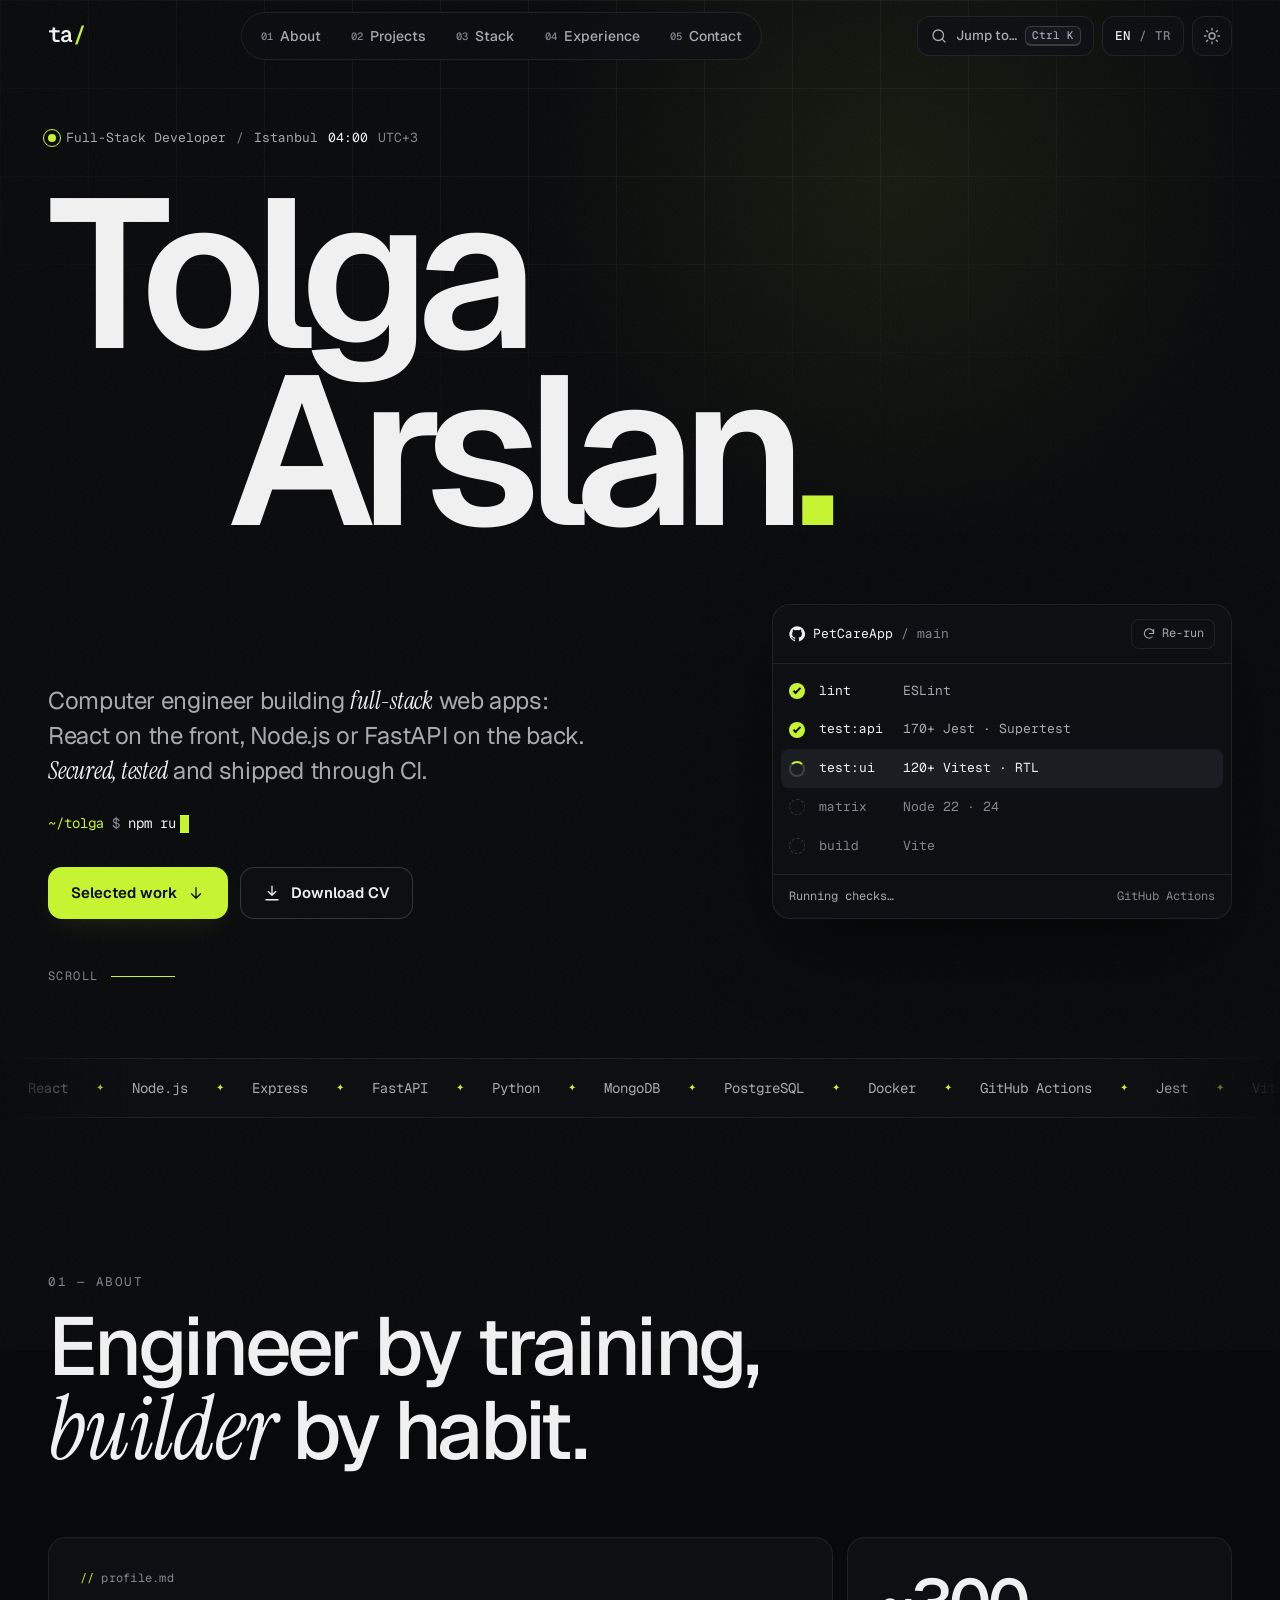
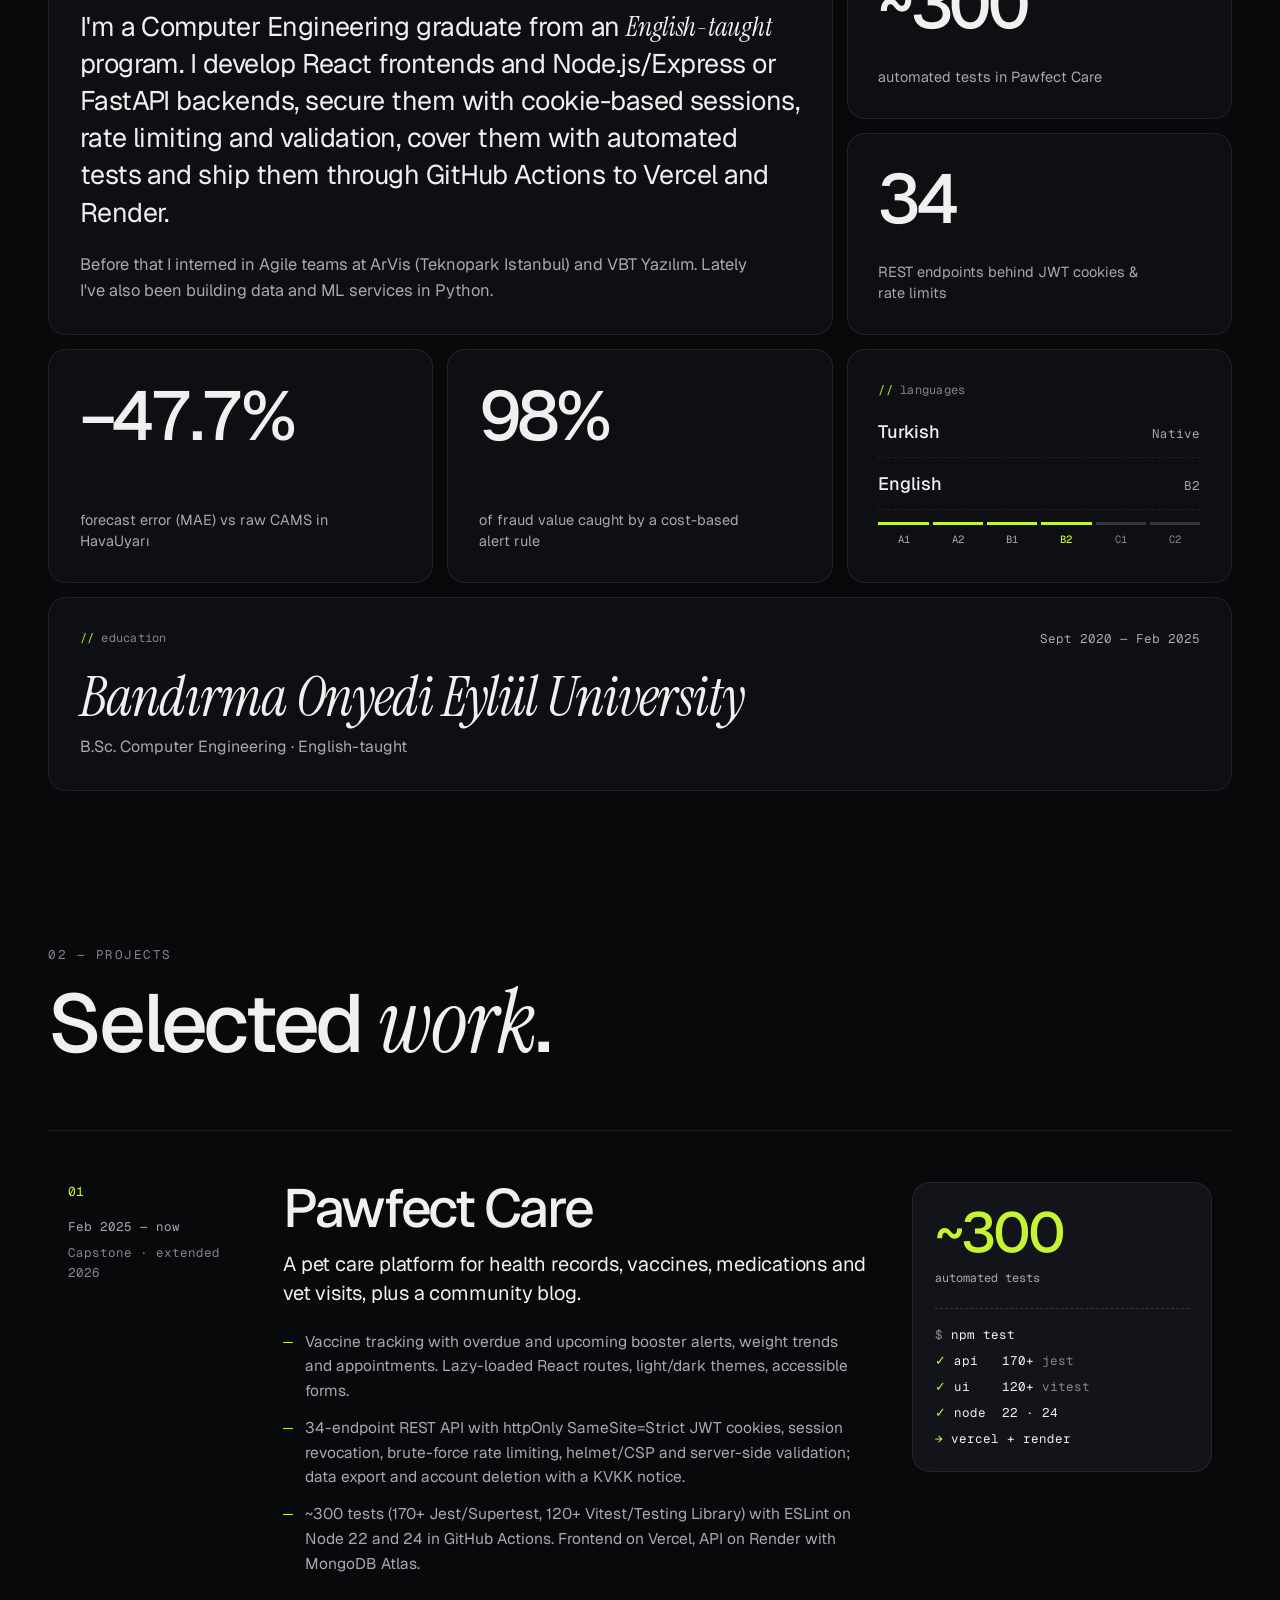
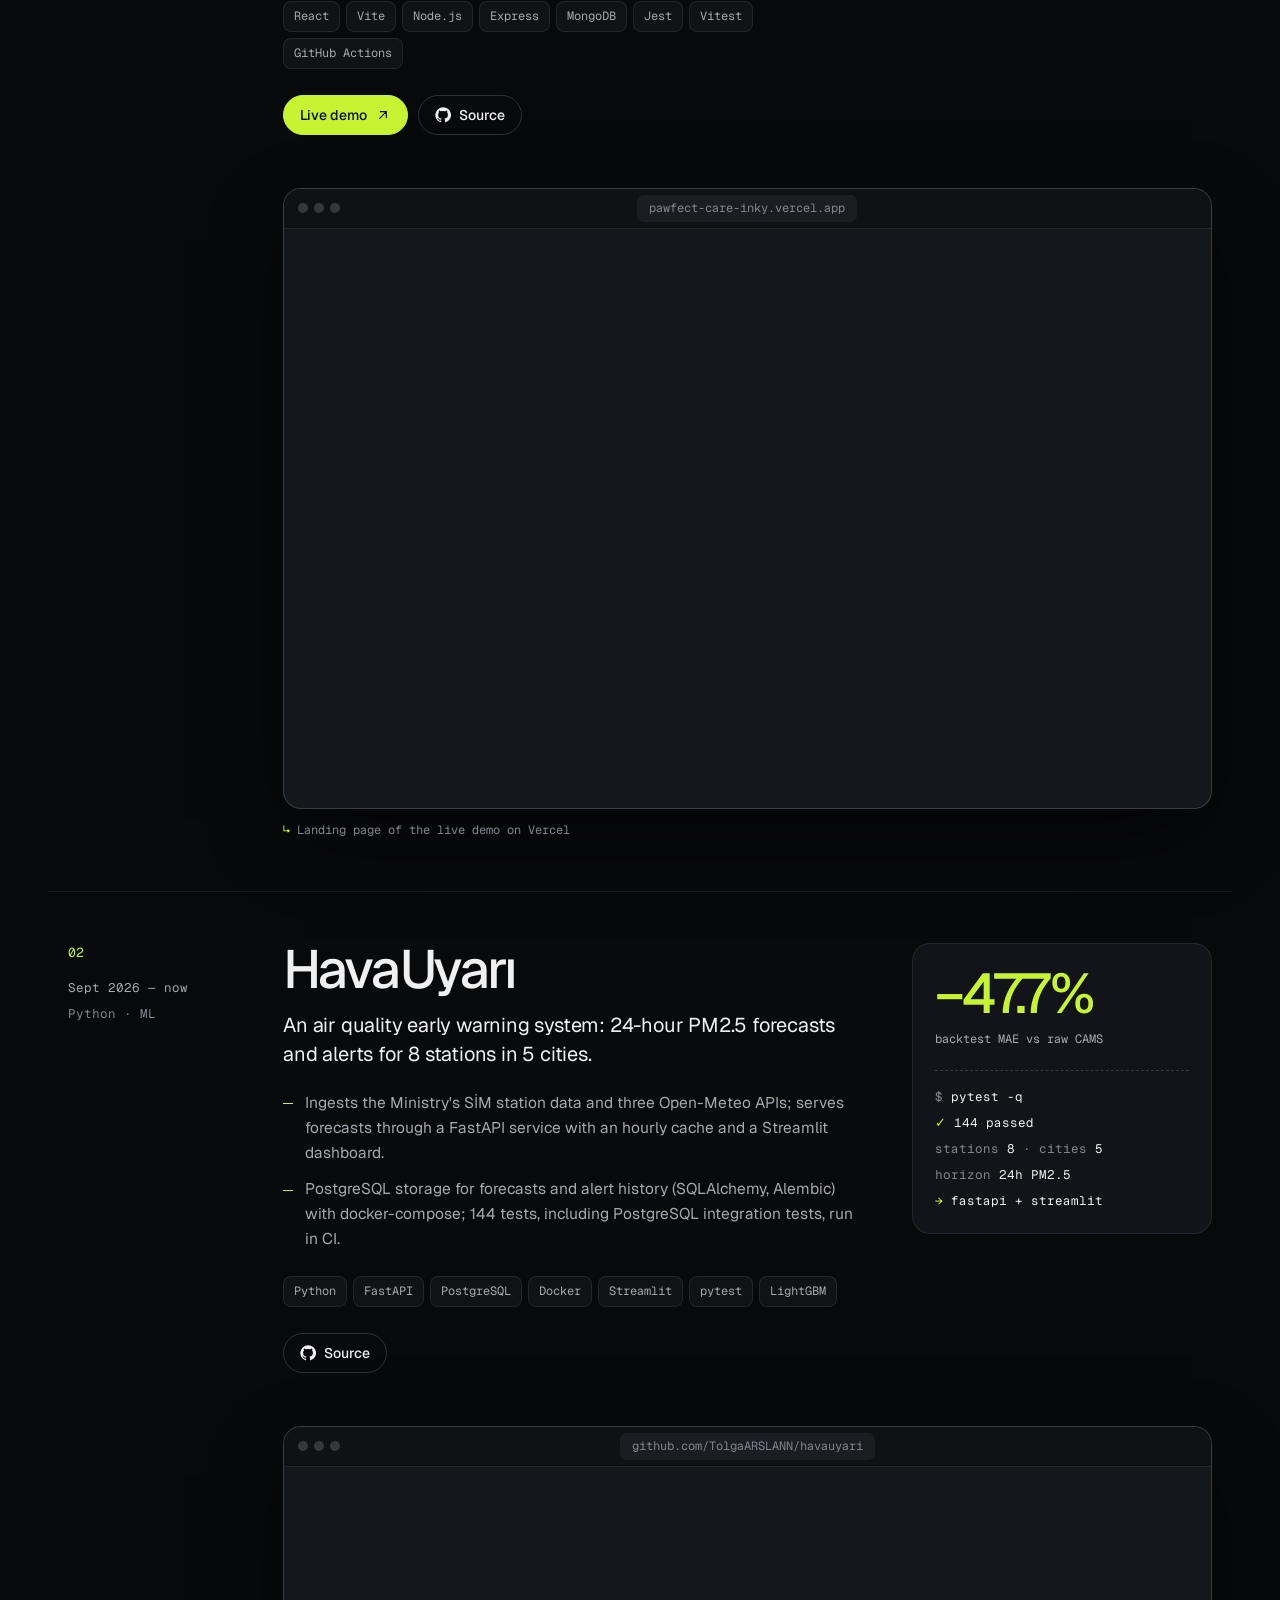
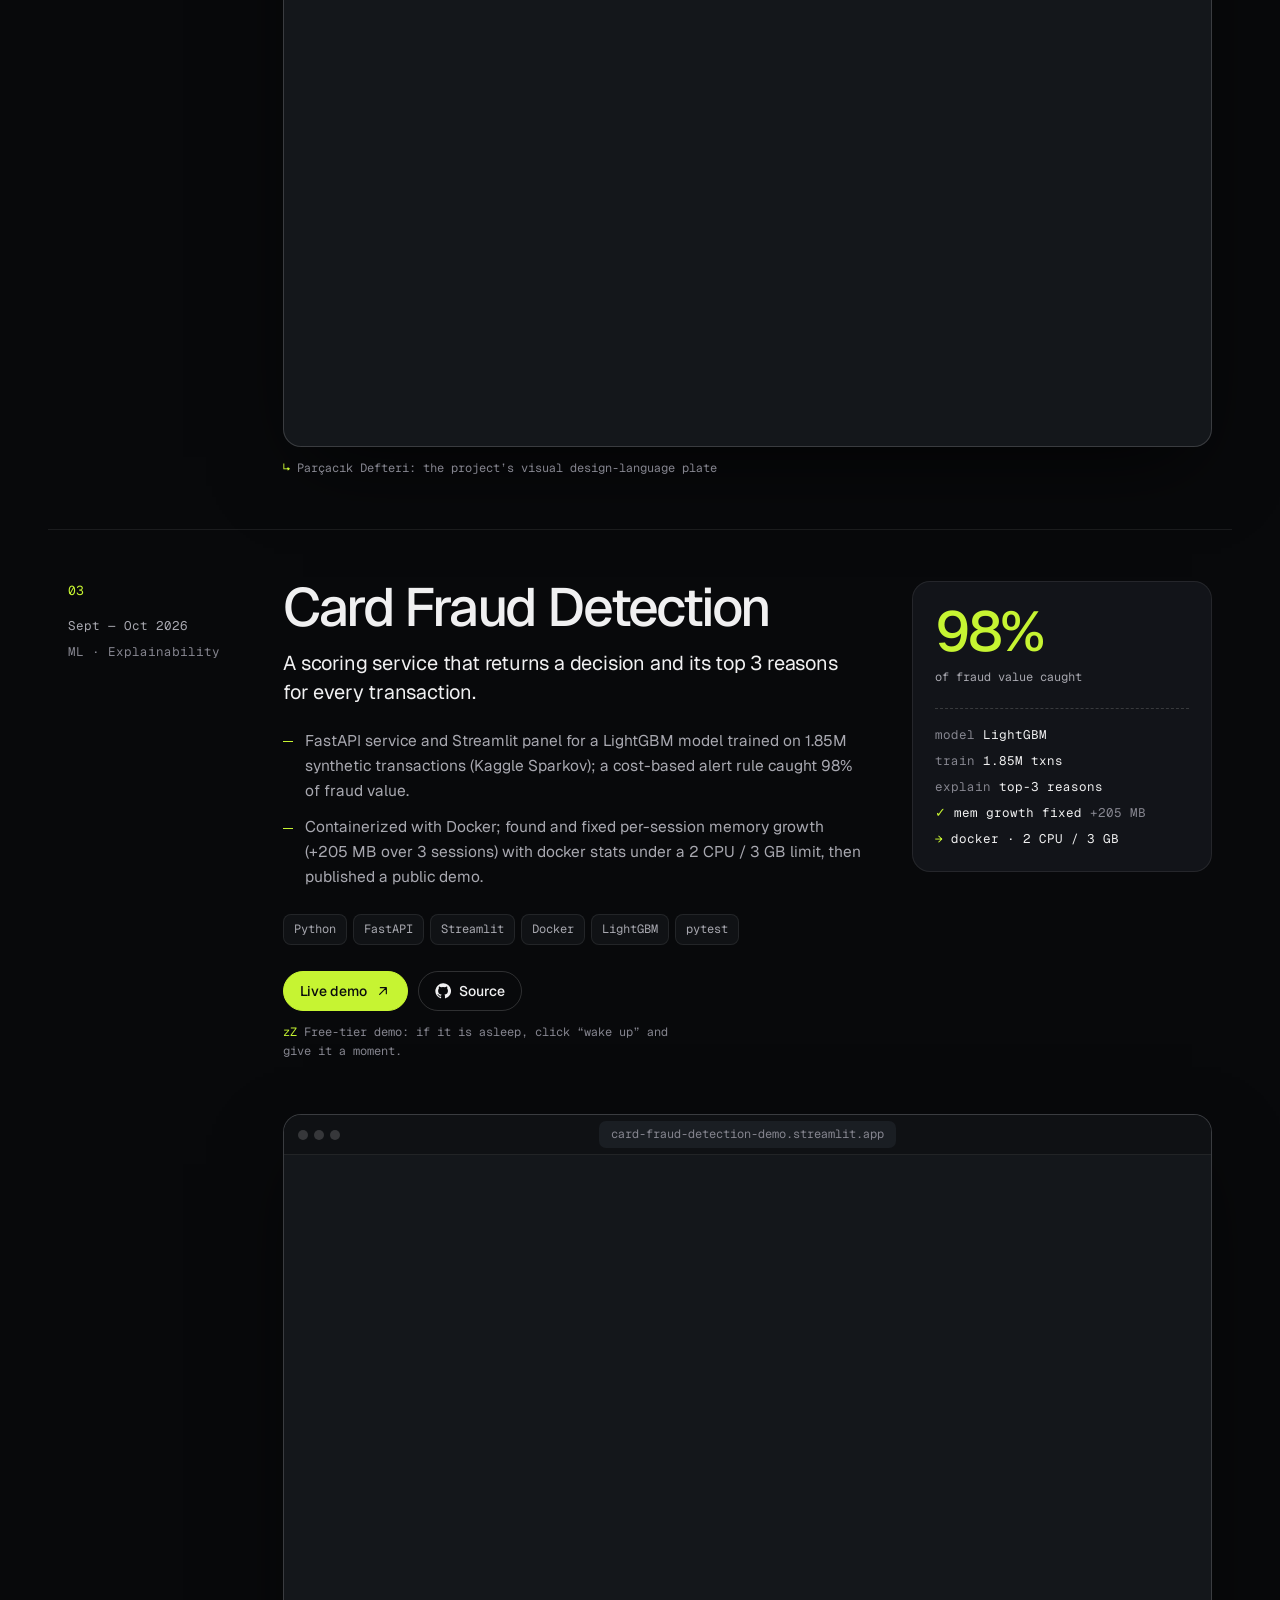
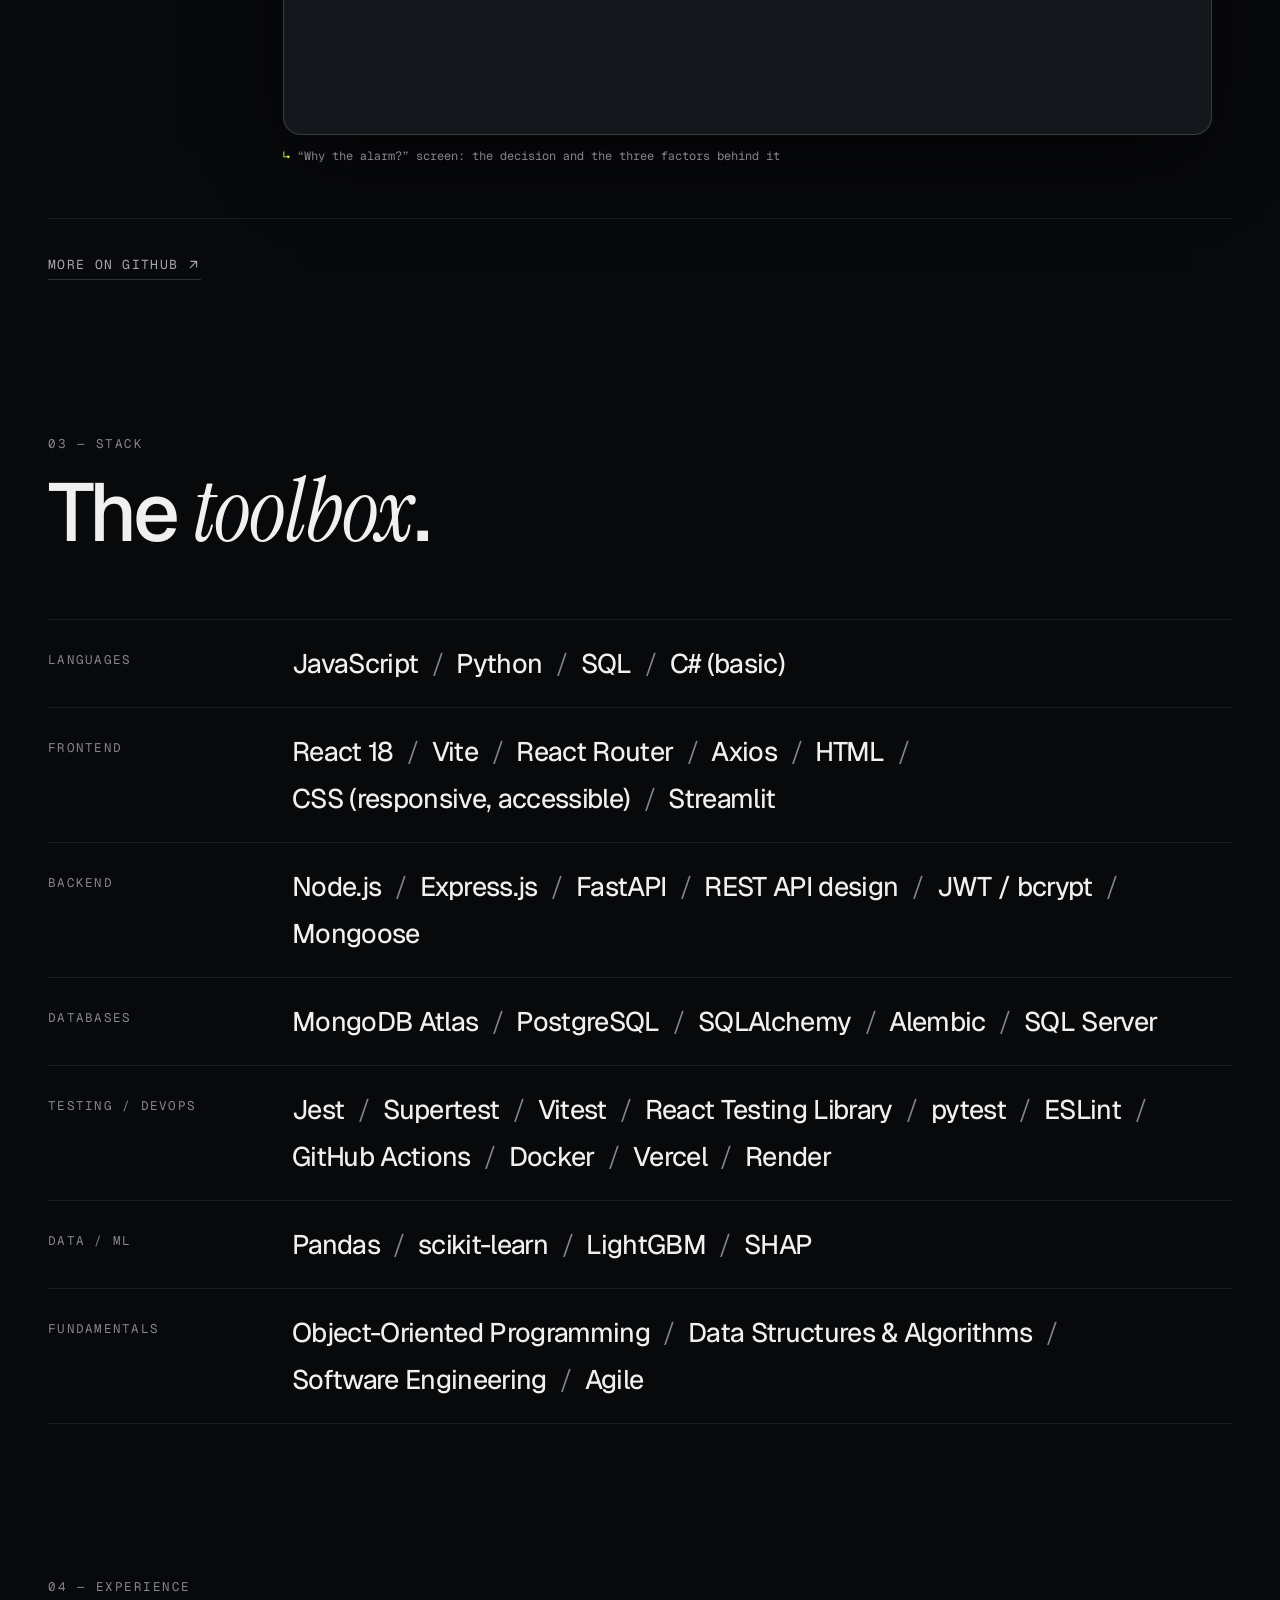
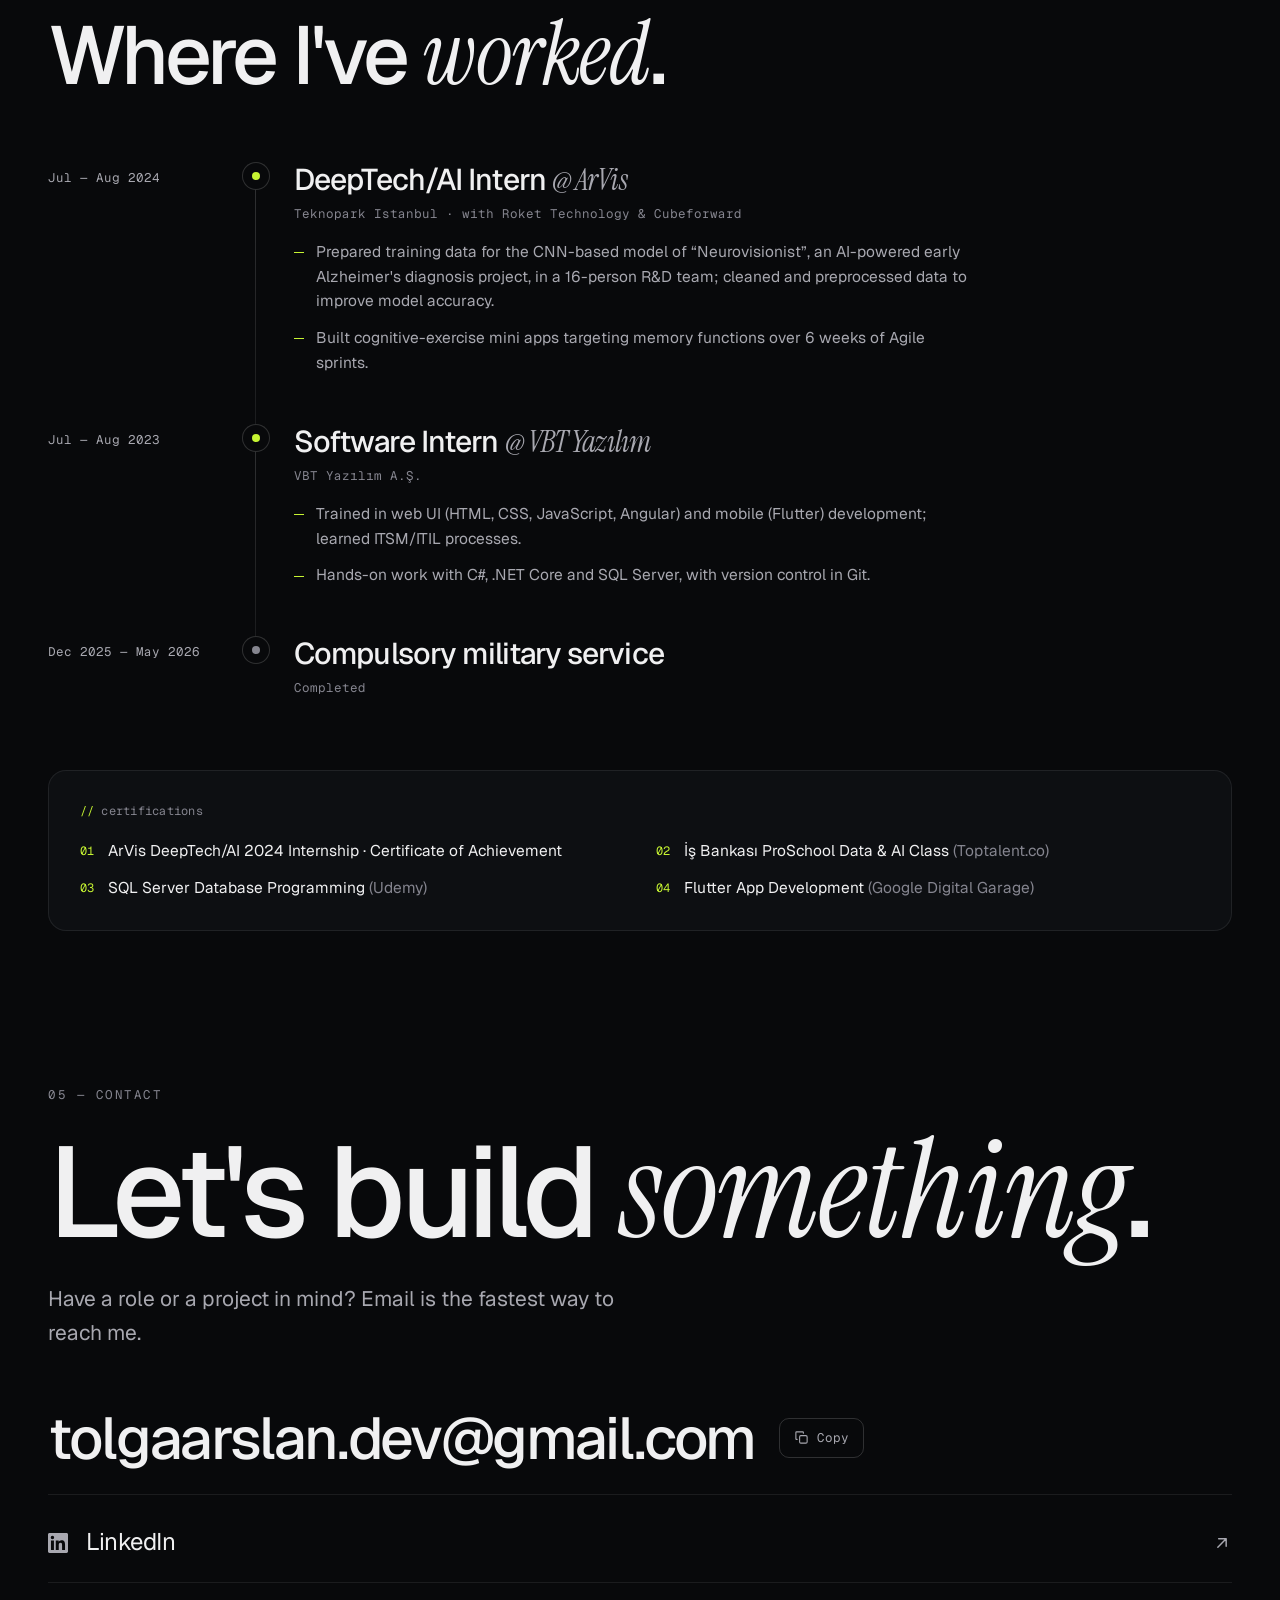
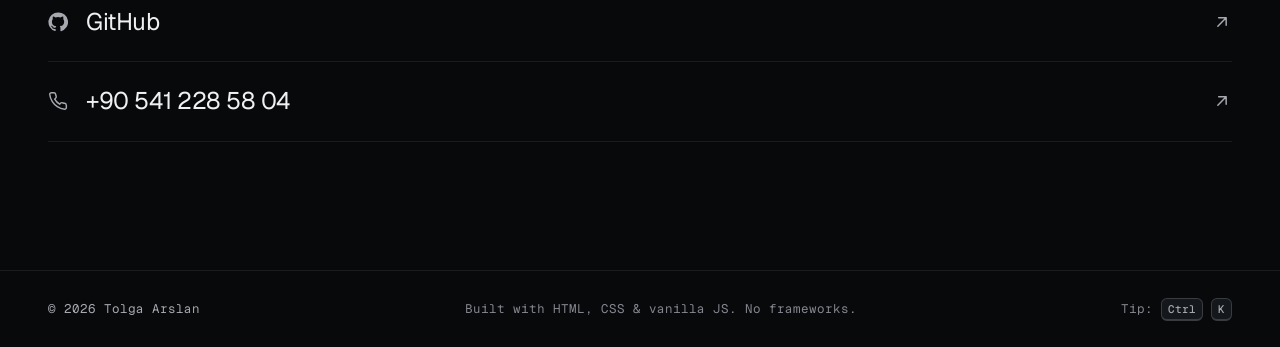
==== index.html @ c0b5da90 "Version asset URLs so cached JS/CSS never mismatch new HTML Co-Authored-By: Claude Opus 5.5 <noreply" ====
<!doctype html>
<html lang="en" data-theme="dark">
<head>
  <meta charset="utf-8">
  <meta name="viewport" content="width=device-width, initial-scale=1">
  <title>Tolga Arslan · Full-Stack Developer</title>
  <meta name="description" content="Tolga Arslan, Full-Stack Developer (React, Node.js, Express, Python, FastAPI) based in Istanbul. Projects, experience and contact.">
  <meta name="author" content="Tolga Arslan">
  <meta name="theme-color" content="#08090b">
  <link rel="canonical" href="https://tolgaarslann.github.io/">
  <link rel="alternate" hreflang="en" href="https://tolgaarslann.github.io/?lang=en">
  <link rel="alternate" hreflang="tr" href="https://tolgaarslann.github.io/?lang=tr">

  <meta property="og:type" content="website">
  <meta property="og:url" content="https://tolgaarslann.github.io/">
  <meta property="og:title" content="Tolga Arslan · Full-Stack Developer">
  <meta property="og:description" content="React · Node.js · Express · Python · FastAPI. Projects, experience and contact.">
  <meta property="og:site_name" content="Tolga Arslan">
  <meta property="og:locale" content="en_US">
  <meta property="og:locale:alternate" content="tr_TR">
  <meta property="og:image" content="https://tolgaarslann.github.io/assets/og-image.png">
  <meta property="og:image:type" content="image/png">
  <meta property="og:image:width" content="1200">
  <meta property="og:image:height" content="630">
  <meta property="og:image:alt" content="Tolga Arslan, Full-Stack Developer in Istanbul. React, Node.js, Express, Python, FastAPI.">
  <meta name="twitter:card" content="summary_large_image">
  <meta name="twitter:title" content="Tolga Arslan · Full-Stack Developer">
  <meta name="twitter:description" content="React · Node.js · Express · Python · FastAPI. Projects, experience and contact.">
  <meta name="twitter:image" content="https://tolgaarslann.github.io/assets/og-image.png">
  <meta name="twitter:image:alt" content="Tolga Arslan, Full-Stack Developer in Istanbul. React, Node.js, Express, Python, FastAPI.">

  <link rel="icon" href="favicon.svg" type="image/svg+xml">
  <link rel="preconnect" href="https://fonts.googleapis.com">
  <link rel="preconnect" href="https://fonts.gstatic.com" crossorigin>
  <link href="https://fonts.googleapis.com/css2?family=Geist:wght@300..800&family=Geist+Mono:wght@400;500&family=Instrument+Serif:ital@0;1&display=swap" rel="stylesheet">
  <link rel="stylesheet" href="assets/css/style.css?v=20261016">

  <script>
    // Apply the saved theme before first paint.
    (function () {
      try {
        var t = localStorage.getItem('theme');
        if (t === 'light' || t === 'dark') document.documentElement.setAttribute('data-theme', t);
      } catch (e) {}
      document.documentElement.classList.add('js');
    })();
  </script>

  <script type="application/ld+json">
  {
    "@context": "https://schema.org",
    "@type": "Person",
    "name": "Tolga Arslan",
    "jobTitle": "Full-Stack Developer",
    "url": "https://tolgaarslann.github.io/",
    "email": "mailto:tolgaarslan.dev@gmail.com",
    "address": { "@type": "PostalAddress", "addressLocality": "Istanbul", "addressCountry": "TR" },
    "alumniOf": "Bandırma Onyedi Eylül University",
    "sameAs": ["https://github.com/TolgaARSLANN", "https://linkedin.com/in/tolga-arslan-dev"]
  }
  </script>
</head>
<body>
  <a class="skip-link" href="#main" data-i18n="skip">Skip to content</a>
  <div class="progress" aria-hidden="true"><span id="progress-bar"></span></div>
  <div class="backdrop" aria-hidden="true"><div class="grid-lines"></div><div class="spotlight"></div><div class="grain"></div></div>

  <svg width="0" height="0" style="position:absolute" aria-hidden="true">
    <symbol id="i-github" viewBox="0 0 24 24"><path fill="currentColor" d="M12 .5a11.5 11.5 0 0 0-3.64 22.41c.58.1.79-.25.79-.56v-2c-3.2.7-3.88-1.37-3.88-1.37-.53-1.33-1.28-1.69-1.28-1.69-1.05-.72.08-.7.08-.7 1.16.08 1.77 1.19 1.77 1.19 1.03 1.77 2.7 1.26 3.36.96.1-.75.4-1.26.73-1.55-2.55-.29-5.24-1.28-5.24-5.69 0-1.26.45-2.29 1.19-3.1-.12-.29-.52-1.46.11-3.05 0 0 .97-.31 3.17 1.18a11 11 0 0 1 5.77 0c2.2-1.49 3.17-1.18 3.17-1.18.63 1.59.23 2.76.11 3.05.74.81 1.19 1.84 1.19 3.1 0 4.42-2.7 5.4-5.26 5.68.41.36.78 1.06.78 2.14v3.17c0 .31.21.67.8.56A11.5 11.5 0 0 0 12 .5Z"/></symbol>
    <symbol id="i-linkedin" viewBox="0 0 24 24"><path fill="currentColor" d="M20.45 20.45h-3.56v-5.57c0-1.33-.02-3.04-1.85-3.04-1.86 0-2.14 1.45-2.14 2.94v5.67H9.34V9h3.42v1.56h.05c.48-.9 1.64-1.85 3.37-1.85 3.6 0 4.27 2.37 4.27 5.46v6.28ZM5.34 7.43a2.06 2.06 0 1 1 0-4.13 2.06 2.06 0 0 1 0 4.13ZM7.12 20.45H3.56V9h3.56v11.45ZM22.22 0H1.77C.79 0 0 .77 0 1.73v20.54C0 23.23.79 24 1.77 24h20.45c.98 0 1.78-.77 1.78-1.73V1.73C24 .77 23.2 0 22.22 0Z"/></symbol>
    <symbol id="i-mail" viewBox="0 0 24 24"><path fill="none" stroke="currentColor" stroke-width="1.75" stroke-linecap="round" stroke-linejoin="round" d="M4 5h16a1 1 0 0 1 1 1v12a1 1 0 0 1-1 1H4a1 1 0 0 1-1-1V6a1 1 0 0 1 1-1Zm-1 1 9 7 9-7"/></symbol>
    <symbol id="i-phone" viewBox="0 0 24 24"><path fill="none" stroke="currentColor" stroke-width="1.75" stroke-linecap="round" stroke-linejoin="round" d="M22 16.9v3a2 2 0 0 1-2.2 2 19.8 19.8 0 0 1-8.6-3.1 19.5 19.5 0 0 1-6-6A19.8 19.8 0 0 1 2.1 4.2 2 2 0 0 1 4.1 2h3a2 2 0 0 1 2 1.7c.1.9.4 1.8.7 2.7a2 2 0 0 1-.5 2.1L8 9.8a16 16 0 0 0 6 6l1.3-1.3a2 2 0 0 1 2.1-.4c.9.3 1.8.6 2.7.7a2 2 0 0 1 1.7 2Z"/></symbol>
    <symbol id="i-arrow-up-right" viewBox="0 0 24 24"><path fill="none" stroke="currentColor" stroke-width="1.75" stroke-linecap="round" stroke-linejoin="round" d="M7 17 17 7M8 7h9v9"/></symbol>
    <symbol id="i-arrow-down" viewBox="0 0 24 24"><path fill="none" stroke="currentColor" stroke-width="1.75" stroke-linecap="round" stroke-linejoin="round" d="M12 5v14m0 0-6-6m6 6 6-6"/></symbol>
    <symbol id="i-download" viewBox="0 0 24 24"><path fill="none" stroke="currentColor" stroke-width="1.75" stroke-linecap="round" stroke-linejoin="round" d="M12 3v12m0 0-5-5m5 5 5-5M4 21h16"/></symbol>
    <symbol id="i-copy" viewBox="0 0 24 24"><g fill="none" stroke="currentColor" stroke-width="1.75" stroke-linecap="round" stroke-linejoin="round"><rect x="9" y="9" width="12" height="12" rx="2"/><path d="M5 15H4a1 1 0 0 1-1-1V4a1 1 0 0 1 1-1h10a1 1 0 0 1 1 1v1"/></g></symbol>
    <symbol id="i-sun" viewBox="0 0 24 24"><g fill="none" stroke="currentColor" stroke-width="1.75" stroke-linecap="round"><circle cx="12" cy="12" r="4"/><path d="M12 2v2M12 20v2M4.9 4.9l1.4 1.4M17.7 17.7l1.4 1.4M2 12h2M20 12h2M4.9 19.1l1.4-1.4M17.7 6.3l1.4-1.4"/></g></symbol>
    <symbol id="i-moon" viewBox="0 0 24 24"><path fill="none" stroke="currentColor" stroke-width="1.75" stroke-linecap="round" stroke-linejoin="round" d="M21 12.8A9 9 0 1 1 11.2 3a7 7 0 0 0 9.8 9.8Z"/></symbol>
    <symbol id="i-search" viewBox="0 0 24 24"><g fill="none" stroke="currentColor" stroke-width="1.75" stroke-linecap="round"><circle cx="11" cy="11" r="7"/><path d="m20 20-3.5-3.5"/></g></symbol>
    <symbol id="i-check" viewBox="0 0 24 24"><path fill="none" stroke="currentColor" stroke-width="2.25" stroke-linecap="round" stroke-linejoin="round" d="m5 12.5 4.5 4.5L19 7.5"/></symbol>
    <symbol id="i-refresh" viewBox="0 0 24 24"><path fill="none" stroke="currentColor" stroke-width="1.75" stroke-linecap="round" stroke-linejoin="round" d="M20 11a8 8 0 1 0-2.3 5.7M20 4v7h-7"/></symbol>
    <symbol id="i-pin" viewBox="0 0 24 24"><path fill="none" stroke="currentColor" stroke-width="1.75" stroke-linecap="round" stroke-linejoin="round" d="M12 22s7-6.1 7-12a7 7 0 1 0-14 0c0 5.9 7 12 7 12Zm0-9a3 3 0 1 0 0-6 3 3 0 0 0 0 6Z"/></symbol>
  </svg>

  <header class="site-header">
    <nav class="nav shell" aria-label="Primary" data-i18n-aria="aria.nav">
      <a class="brand" href="#top" aria-label="Tolga Arslan, home" data-i18n-aria="aria.home">
        <span class="brand-mark" aria-hidden="true">ta<span>/</span></span>
      </a>
      <ul class="nav-links">
        <li><a href="#about"><span class="nav-idx">01</span><span data-i18n="nav.about">About</span></a></li>
        <li><a href="#projects"><span class="nav-idx">02</span><span data-i18n="nav.projects">Projects</span></a></li>
        <li><a href="#skills"><span class="nav-idx">03</span><span data-i18n="nav.skills">Stack</span></a></li>
        <li><a href="#experience"><span class="nav-idx">04</span><span data-i18n="nav.experience">Experience</span></a></li>
        <li><a href="#contact"><span class="nav-idx">05</span><span data-i18n="nav.contact">Contact</span></a></li>
      </ul>
      <div class="nav-actions">
        <button class="cmdk-btn" id="cmdk-open" type="button" aria-haspopup="dialog" aria-label="Open command menu" data-i18n-aria="aria.cmdk">
          <svg class="icon" aria-hidden="true"><use href="#i-search"/></svg>
          <span class="cmdk-label" data-i18n="cmdk.btn">Jump to…</span>
          <kbd class="kbd-hint">Ctrl K</kbd>
        </button>
        <button class="chip-btn" id="lang-toggle" type="button" aria-label="Türkçe'ye geç"><span class="lang-on">EN</span><span class="lang-sep">/</span><span class="lang-off">TR</span></button>
        <button class="chip-btn icon-only" id="theme-toggle" type="button" aria-label="Toggle color theme" data-i18n-aria="aria.theme">
          <svg class="icon icon-sun" aria-hidden="true"><use href="#i-sun"/></svg>
          <svg class="icon icon-moon" aria-hidden="true"><use href="#i-moon"/></svg>
        </button>
      </div>
    </nav>
  </header>

  <main id="main">
    <!-- ============ HERO ============ -->
    <section class="hero shell" id="top">
      <div class="hero-status mono" data-reveal>
        <span class="pulse" aria-hidden="true"></span>
        <span data-i18n="hero.status">Full-Stack Developer</span>
        <span class="sep" aria-hidden="true">/</span>
        <span data-i18n="hero.city">Istanbul</span>
        <time class="clock" id="clock" aria-label="Local time in Istanbul">--:--</time>
        <span class="tz">UTC+3</span>
      </div>

      <h1 class="hero-title" aria-label="Tolga Arslan">
        <span class="line"><span class="line-inner">Tolga</span></span>
        <span class="line line-2"><span class="line-inner">Arslan<span class="dot">.</span></span></span>
      </h1>

      <div class="hero-grid">
        <div class="hero-intro" data-reveal>
          <p class="hero-lead" data-i18n="hero.lead">Computer engineer building <em>full-stack</em> web apps: React on the front, Node.js or FastAPI on the back. <em>Secured, tested</em> and shipped through CI.</p>

          <p class="terminal-line mono" aria-hidden="true">
            <span class="prompt">~/tolga</span><span class="dollar">$</span>
            <span id="typer"></span><span class="caret"></span>
          </p>

          <div class="hero-cta">
            <a class="btn btn-accent" href="#projects" data-magnetic>
              <span data-i18n="hero.cta.projects">Selected work</span>
              <svg class="icon" aria-hidden="true"><use href="#i-arrow-down"/></svg>
            </a>
            <a class="btn btn-line" id="cv-link" href="assets/cv/Tolga_Arslan_CV_EN.pdf" download data-magnetic>
              <svg class="icon" aria-hidden="true"><use href="#i-download"/></svg>
              <span data-i18n="hero.cta.cv">Download CV</span>
            </a>
          </div>
        </div>

        <!-- CI pipeline widget: facts from the Pawfect Care project -->
        <figure class="pipeline" id="pipeline" data-reveal aria-labelledby="pipe-cap">
          <div class="pipe-head">
            <div class="pipe-title mono">
              <svg class="icon" aria-hidden="true"><use href="#i-github"/></svg>
              <span>PetCareApp</span><span class="muted">/ main</span>
            </div>
            <button class="pipe-rerun mono" id="pipe-rerun" type="button">
              <svg class="icon" aria-hidden="true"><use href="#i-refresh"/></svg><span data-i18n="pipe.rerun">Re-run</span>
            </button>
          </div>
          <ol class="pipe-steps mono">
            <li class="step" data-ms="700"><span class="state" aria-hidden="true"></span><span class="name">lint</span><span class="meta">ESLint</span></li>
            <li class="step" data-ms="1300"><span class="state" aria-hidden="true"></span><span class="name">test:api</span><span class="meta">170+ Jest · Supertest</span></li>
            <li class="step" data-ms="1100"><span class="state" aria-hidden="true"></span><span class="name">test:ui</span><span class="meta">120+ Vitest · RTL</span></li>
            <li class="step" data-ms="600"><span class="state" aria-hidden="true"></span><span class="name">matrix</span><span class="meta">Node 22 · 24</span></li>
            <li class="step" data-ms="900"><span class="state" aria-hidden="true"></span><span class="name">build</span><span class="meta">Vite</span></li>
          </ol>
          <figcaption class="pipe-foot mono" id="pipe-cap">
            <span class="pipe-result" id="pipe-result" data-i18n="pipe.running">Running checks…</span>
            <span class="muted">GitHub Actions</span>
          </figcaption>
        </figure>
      </div>

      <a class="scroll-cue mono" href="#about" aria-label="Scroll to About" data-i18n-aria="aria.scroll">
        <span data-i18n="hero.scroll">scroll</span><span class="scroll-line" aria-hidden="true"></span>
      </a>
    </section>

    <!-- ============ MARQUEE ============ -->
    <div class="marquee" aria-label="Tech stack" data-i18n-aria="aria.stack">
      <div class="marquee-track mono">
        <ul>
          <li>React</li><li>Node.js</li><li>Express</li><li>FastAPI</li><li>Python</li><li>MongoDB</li><li>PostgreSQL</li><li>Docker</li><li>GitHub Actions</li><li>Jest</li><li>Vitest</li><li>pytest</li><li>LightGBM</li><li>Vercel</li><li>Render</li>
        </ul>
        <ul aria-hidden="true">
          <li>React</li><li>Node.js</li><li>Express</li><li>FastAPI</li><li>Python</li><li>MongoDB</li><li>PostgreSQL</li><li>Docker</li><li>GitHub Actions</li><li>Jest</li><li>Vitest</li><li>pytest</li><li>LightGBM</li><li>Vercel</li><li>Render</li>
        </ul>
      </div>
    </div>

    <!-- ============ ABOUT (bento) ============ -->
    <section class="section shell" id="about" aria-labelledby="about-title">
      <header class="sec-head" data-reveal>
        <p class="sec-idx mono">01 — <span data-i18n="nav.about">About</span></p>
        <h2 id="about-title" data-i18n="about.title">Engineer by training, <em>builder</em> by habit.</h2>
      </header>

      <div class="bento">
        <article class="tile tile-summary" data-reveal data-spot>
          <p class="tile-label mono" data-i18n="about.label">profile.md</p>
          <p class="summary" data-i18n="about.p1">I'm a Computer Engineering graduate from an <em>English-taught</em> program. I develop React frontends and Node.js/Express or FastAPI backends, secure them with cookie-based sessions, rate limiting and validation, cover them with automated tests and ship them through GitHub Actions to Vercel and Render.</p>
          <p class="summary-2" data-i18n="about.p2">Before that I interned in Agile teams at ArVis (Teknopark Istanbul) and VBT Yazılım. Lately I've also been building data and ML services in Python.</p>
        </article>

        <article class="tile tile-stat" data-reveal data-spot>
          <p class="stat-num"><span data-count="300" data-fmt-en="~{n}" data-fmt-tr="~{n}">~300</span></p>
          <p class="stat-label" data-i18n="stat.tests">automated tests in Pawfect Care</p>
        </article>
        <article class="tile tile-stat" data-reveal data-spot>
          <p class="stat-num"><span data-count="34" data-fmt-en="{n}" data-fmt-tr="{n}">34</span></p>
          <p class="stat-label" data-i18n="stat.endpoints">REST endpoints behind JWT cookies &amp; rate limits</p>
        </article>
        <article class="tile tile-stat" data-reveal data-spot>
          <p class="stat-num"><span data-count="47.7" data-decimals="1" data-fmt-en="−{n}%" data-fmt-tr="−%{n}">−47.7%</span></p>
          <p class="stat-label" data-i18n="stat.mae">forecast error (MAE) vs raw CAMS in HavaUyarı</p>
        </article>
        <article class="tile tile-stat" data-reveal data-spot>
          <p class="stat-num"><span data-count="98" data-fmt-en="{n}%" data-fmt-tr="%{n}">98%</span></p>
          <p class="stat-label" data-i18n="stat.fraud">of fraud value caught by a cost-based alert rule</p>
        </article>

        <article class="tile tile-edu" data-reveal data-spot>
          <p class="tile-label mono" data-i18n="edu.label">education</p>
          <h3 data-i18n="edu.school">Bandırma Onyedi Eylül University</h3>
          <p class="muted" data-i18n="edu.degree">B.Sc. Computer Engineering · English-taught</p>
          <p class="tile-date mono" data-i18n="edu.date">Sept 2020 — Feb 2025</p>
        </article>

        <article class="tile tile-lang" data-reveal data-spot>
          <p class="tile-label mono" data-i18n="lang.label">languages</p>
          <div class="lang-row">
            <span class="lang-name" data-i18n="lang.tr">Turkish</span>
            <span class="lang-level mono" data-i18n="lang.native">Native</span>
          </div>
          <div class="lang-row">
            <span class="lang-name" data-i18n="lang.en">English</span>
            <span class="lang-level mono">B2</span>
          </div>
          <ol class="cefr mono" aria-label="CEFR level B2" data-i18n-aria="aria.cefr">
            <li class="on">A1</li><li class="on">A2</li><li class="on">B1</li><li class="on cur">B2</li><li>C1</li><li>C2</li>
          </ol>
        </article>
      </div>
    </section>

    <!-- ============ PROJECTS ============ -->
    <section class="section shell" id="projects" aria-labelledby="projects-title">
      <header class="sec-head" data-reveal>
        <p class="sec-idx mono">02 — <span data-i18n="nav.projects">Projects</span></p>
        <h2 id="projects-title" data-i18n="projects.title">Selected <em>work</em>.</h2>
      </header>

      <div class="projects">
        <!-- Pawfect Care -->
        <article class="project" data-reveal data-spot>
          <div class="proj-meta mono">
            <span class="proj-idx">01</span>
            <span data-i18n="p1.date">Feb 2025 — now</span>
            <span class="proj-kind" data-i18n="p1.kind">Capstone · extended 2026</span>
          </div>
          <div class="proj-body">
            <h3 class="proj-title">Pawfect Care</h3>
            <p class="proj-sub" data-i18n="p1.sub">A pet care platform for health records, vaccines, medications and vet visits, plus a community blog.</p>
            <ul class="proj-points">
              <li data-i18n="p1.b1">Vaccine tracking with overdue and upcoming booster alerts, weight trends and appointments. Lazy-loaded React routes, light/dark themes, accessible forms.</li>
              <li data-i18n="p1.b2">34-endpoint REST API with httpOnly SameSite=Strict JWT cookies, session revocation, brute-force rate limiting, helmet/CSP and server-side validation; data export and account deletion with a KVKK notice.</li>
              <li data-i18n="p1.b3">~300 tests (170+ Jest/Supertest, 120+ Vitest/Testing Library) with ESLint on Node 22 and 24 in GitHub Actions. Frontend on Vercel, API on Render with MongoDB Atlas.</li>
            </ul>
            <ul class="tags mono" aria-label="Tech stack" data-i18n-aria="aria.stack">
              <li>React</li><li>Vite</li><li>Node.js</li><li>Express</li><li>MongoDB</li><li>Jest</li><li>Vitest</li><li>GitHub Actions</li>
            </ul>
            <div class="proj-links">
              <a class="link-pill accent" href="https://pawfect-care-inky.vercel.app" target="_blank" rel="noopener"><span data-i18n="link.demo">Live demo</span><svg class="icon" aria-hidden="true"><use href="#i-arrow-up-right"/></svg></a>
              <a class="link-pill" href="https://github.com/TolgaARSLANN/PetCareApp" target="_blank" rel="noopener"><svg class="icon" aria-hidden="true"><use href="#i-github"/></svg><span data-i18n="link.code">Source</span></a>
            </div>
          </div>
          <aside class="readout mono" aria-label="Key numbers" data-i18n-aria="aria.numbers">
            <p class="ro-big">~300</p>
            <p class="ro-cap" data-i18n="p1.ro">automated tests</p>
            <div class="ro-term">
              <p><span class="c-dim">$</span> npm test</p>
              <p><span class="c-ok">✓</span> api&nbsp;&nbsp;&nbsp;170+ <span class="c-dim">jest</span></p>
              <p><span class="c-ok">✓</span> ui&nbsp;&nbsp;&nbsp;&nbsp;120+ <span class="c-dim">vitest</span></p>
              <p><span class="c-ok">✓</span> node&nbsp;&nbsp;22 · 24</p>
              <p><span class="c-acc">→</span> vercel + render</p>
            </div>
          </aside>
          <figure class="proj-media">
            <a class="frame" href="https://pawfect-care-inky.vercel.app" target="_blank" rel="noopener">
              <span class="frame-bar mono" aria-hidden="true"><span class="frame-dots"><i></i><i></i><i></i></span><span class="frame-url">pawfect-care-inky.vercel.app</span></span>
              <span class="shot"><img src="assets/img/projects/pawfect-800.webp" srcset="assets/img/projects/pawfect-800.webp 800w, assets/img/projects/pawfect-1600.webp 1600w" sizes="(max-width: 760px) calc(100vw - 32px), (max-width: 1100px) 90vw, 1040px" width="1600" height="1000" loading="lazy" decoding="async" alt="Pawfect Care landing page: a pet profile card with weight history, an upcoming rabies booster and a check-up appointment." data-i18n-alt="p1.alt"></span>
            </a>
            <figcaption class="mono" data-i18n="p1.cap">Landing page of the live demo on Vercel</figcaption>
          </figure>
        </article>

        <!-- HavaUyarı -->
        <article class="project" data-reveal data-spot>
          <div class="proj-meta mono">
            <span class="proj-idx">02</span>
            <span data-i18n="p2.date">Sept 2026 — now</span>
            <span class="proj-kind" data-i18n="p2.kind">Python · ML</span>
          </div>
          <div class="proj-body">
            <h3 class="proj-title">HavaUyarı</h3>
            <p class="proj-sub" data-i18n="p2.sub">An air quality early warning system: 24-hour PM2.5 forecasts and alerts for 8 stations in 5 cities.</p>
            <ul class="proj-points">
              <li data-i18n="p2.b1">Ingests the Ministry's SİM station data and three Open-Meteo APIs; serves forecasts through a FastAPI service with an hourly cache and a Streamlit dashboard.</li>
              <li data-i18n="p2.b2">PostgreSQL storage for forecasts and alert history (SQLAlchemy, Alembic) with docker-compose; 144 tests, including PostgreSQL integration tests, run in CI.</li>
            </ul>
            <ul class="tags mono" aria-label="Tech stack" data-i18n-aria="aria.stack">
              <li>Python</li><li>FastAPI</li><li>PostgreSQL</li><li>Docker</li><li>Streamlit</li><li>pytest</li><li>LightGBM</li>
            </ul>
            <div class="proj-links">
              <a class="link-pill" href="https://github.com/TolgaARSLANN/havauyari" target="_blank" rel="noopener"><svg class="icon" aria-hidden="true"><use href="#i-github"/></svg><span data-i18n="link.code">Source</span></a>
            </div>
          </div>
          <aside class="readout mono" aria-label="Key numbers" data-i18n-aria="aria.numbers">
            <p class="ro-big" data-i18n="p2.ro.v">−47.7%</p>
            <p class="ro-cap" data-i18n="p2.ro">backtest MAE vs raw CAMS</p>
            <div class="ro-term">
              <p><span class="c-dim">$</span> pytest -q</p>
              <p><span class="c-ok">✓</span> 144 passed</p>
              <p><span class="c-dim">stations</span> 8 <span class="c-dim">· cities</span> 5</p>
              <p><span class="c-dim">horizon</span> 24h PM2.5</p>
              <p><span class="c-acc">→</span> fastapi + streamlit</p>
            </div>
          </aside>
          <figure class="proj-media">
            <a class="frame" href="https://github.com/TolgaARSLANN/havauyari/blob/main/docs/tasarim/parcacik-defteri.png" target="_blank" rel="noopener">
              <span class="frame-bar mono" aria-hidden="true"><span class="frame-dots"><i></i><i></i><i></i></span><span class="frame-url">github.com/TolgaARSLANN/havauyari</span></span>
              <span class="shot"><img src="assets/img/projects/havauyari-800.webp" srcset="assets/img/projects/havauyari-800.webp 800w, assets/img/projects/havauyari-1600.webp 1600w" sizes="(max-width: 760px) calc(100vw - 32px), (max-width: 1100px) 90vw, 1040px" width="1600" height="1000" loading="lazy" decoding="async" alt="Parçacık Defteri plate: PM2.5 values drawn as dot bands for each station against a 35.5 µg/m³ limit line." data-i18n-alt="p2.alt"></span>
            </a>
            <figcaption class="mono" data-i18n="p2.cap">Parçacık Defteri: the project’s visual design-language plate</figcaption>
          </figure>
        </article>

        <!-- Card Fraud Detection -->
        <article class="project" data-reveal data-spot>
          <div class="proj-meta mono">
            <span class="proj-idx">03</span>
            <span data-i18n="p3.date">Sept — Oct 2026</span>
            <span class="proj-kind" data-i18n="p3.kind">ML · Explainability</span>
          </div>
          <div class="proj-body">
            <h3 class="proj-title">Card Fraud Detection</h3>
            <p class="proj-sub" data-i18n="p3.sub">A scoring service that returns a decision and its top 3 reasons for every transaction.</p>
            <ul class="proj-points">
              <li data-i18n="p3.b1">FastAPI service and Streamlit panel for a LightGBM model trained on 1.85M synthetic transactions (Kaggle Sparkov); a cost-based alert rule caught 98% of fraud value.</li>
              <li data-i18n="p3.b2">Containerized with Docker; found and fixed per-session memory growth (+205 MB over 3 sessions) with docker stats under a 2 CPU / 3 GB limit, then published a public demo.</li>
            </ul>
            <ul class="tags mono" aria-label="Tech stack" data-i18n-aria="aria.stack">
              <li>Python</li><li>FastAPI</li><li>Streamlit</li><li>Docker</li><li>LightGBM</li><li>pytest</li>
            </ul>
            <div class="proj-links">
              <a class="link-pill accent" href="https://card-fraud-detection-demo.streamlit.app" target="_blank" rel="noopener" aria-describedby="wake-note"><span data-i18n="link.demo">Live demo</span><svg class="icon" aria-hidden="true"><use href="#i-arrow-up-right"/></svg></a>
              <a class="link-pill" href="https://github.com/TolgaARSLANN/card-fraud-detection" target="_blank" rel="noopener"><svg class="icon" aria-hidden="true"><use href="#i-github"/></svg><span data-i18n="link.code">Source</span></a>
            </div>
            <p class="wake-note mono" id="wake-note" data-i18n="p3.wake">Free-tier demo: if it is asleep, click “wake up” and give it a moment.</p>
          </div>
          <aside class="readout mono" aria-label="Key numbers" data-i18n-aria="aria.numbers">
            <p class="ro-big" data-i18n="p3.ro.v">98%</p>
            <p class="ro-cap" data-i18n="p3.ro">of fraud value caught</p>
            <div class="ro-term">
              <p><span class="c-dim">model</span> LightGBM</p>
              <p><span class="c-dim">train</span> 1.85M txns</p>
              <p><span class="c-dim">explain</span> top-3 reasons</p>
              <p><span class="c-ok">✓</span> mem growth fixed <span class="c-dim">+205 MB</span></p>
              <p><span class="c-acc">→</span> docker · 2 CPU / 3 GB</p>
            </div>
          </aside>
          <figure class="proj-media">
            <a class="frame" href="https://card-fraud-detection-demo.streamlit.app" target="_blank" rel="noopener">
              <span class="frame-bar mono" aria-hidden="true"><span class="frame-dots"><i></i><i></i><i></i></span><span class="frame-url">card-fraud-detection-demo.streamlit.app</span></span>
              <span class="shot"><img src="assets/img/projects/fraud-800.webp" srcset="assets/img/projects/fraud-800.webp 800w, assets/img/projects/fraud-1600.webp 1600w" sizes="(max-width: 760px) calc(100vw - 32px), (max-width: 1100px) 90vw, 1040px" width="1600" height="1000" loading="lazy" decoding="async" alt="Card Fraud Detection review screen: an ALARM decision with probability and expected loss, and the three factors that raised the score." data-i18n-alt="p3.alt"></span>
            </a>
            <figcaption class="mono" data-i18n="p3.cap">“Why the alarm?” screen: the decision and the three factors behind it</figcaption>
          </figure>
        </article>
      </div>

      <a class="more-link mono" href="https://github.com/TolgaARSLANN" target="_blank" rel="noopener">
        <span data-i18n="projects.more">More on GitHub</span><svg class="icon" aria-hidden="true"><use href="#i-arrow-up-right"/></svg>
      </a>
    </section>

    <!-- ============ STACK ============ -->
    <section class="section shell" id="skills" aria-labelledby="skills-title">
      <header class="sec-head" data-reveal>
        <p class="sec-idx mono">03 — <span data-i18n="nav.skills">Stack</span></p>
        <h2 id="skills-title" data-i18n="skills.title">The <em>toolbox</em>.</h2>
      </header>

      <dl class="stack">
        <div class="stack-row" data-reveal>
          <dt class="mono" data-i18n="skills.lang">Languages</dt>
          <dd><ul><li>JavaScript</li><li>Python</li><li>SQL</li><li data-i18n="skills.csharp">C# (basic)</li></ul></dd>
        </div>
        <div class="stack-row" data-reveal>
          <dt class="mono">Frontend</dt>
          <dd><ul><li>React 18</li><li>Vite</li><li>React Router</li><li>Axios</li><li>HTML</li><li data-i18n="skills.css">CSS (responsive, accessible)</li><li>Streamlit</li></ul></dd>
        </div>
        <div class="stack-row" data-reveal>
          <dt class="mono">Backend</dt>
          <dd><ul><li>Node.js</li><li>Express.js</li><li>FastAPI</li><li data-i18n="skills.rest">REST API design</li><li>JWT / bcrypt</li><li>Mongoose</li></ul></dd>
        </div>
        <div class="stack-row" data-reveal>
          <dt class="mono" data-i18n="skills.db">Databases</dt>
          <dd><ul><li>MongoDB Atlas</li><li>PostgreSQL</li><li>SQLAlchemy</li><li>Alembic</li><li>SQL Server</li></ul></dd>
        </div>
        <div class="stack-row" data-reveal>
          <dt class="mono" data-i18n="skills.devops">Testing / DevOps</dt>
          <dd><ul><li>Jest</li><li>Supertest</li><li>Vitest</li><li>React Testing Library</li><li>pytest</li><li>ESLint</li><li>GitHub Actions</li><li>Docker</li><li>Vercel</li><li>Render</li></ul></dd>
        </div>
        <div class="stack-row" data-reveal>
          <dt class="mono" data-i18n="skills.ml">Data / ML</dt>
          <dd><ul><li>Pandas</li><li>scikit-learn</li><li>LightGBM</li><li>SHAP</li></ul></dd>
        </div>
        <div class="stack-row" data-reveal>
          <dt class="mono" data-i18n="skills.fund">Fundamentals</dt>
          <dd><ul><li data-i18n="skills.oop">Object-Oriented Programming</li><li data-i18n="skills.dsa">Data Structures &amp; Algorithms</li><li data-i18n="skills.se">Software Engineering</li><li>Agile</li></ul></dd>
        </div>
      </dl>
    </section>

    <!-- ============ EXPERIENCE ============ -->
    <section class="section shell" id="experience" aria-labelledby="exp-title">
      <header class="sec-head" data-reveal>
        <p class="sec-idx mono">04 — <span data-i18n="nav.experience">Experience</span></p>
        <h2 id="exp-title" data-i18n="exp.title">Where I've <em>worked</em>.</h2>
      </header>

      <ol class="log">
        <li class="log-item" data-reveal>
          <div class="log-date mono" data-i18n="exp1.date">Jul — Aug 2024</div>
          <div class="log-node" aria-hidden="true"></div>
          <div class="log-body">
            <h3><span data-i18n="exp1.role">DeepTech/AI Intern</span> <span class="at">@ ArVis</span></h3>
            <p class="log-org mono" data-i18n="exp1.org">Teknopark Istanbul · with Roket Technology &amp; Cubeforward</p>
            <ul class="proj-points">
              <li data-i18n="exp1.b1">Prepared training data for the CNN-based model of “Neurovisionist”, an AI-powered early Alzheimer's diagnosis project, in a 16-person R&amp;D team; cleaned and preprocessed data to improve model accuracy.</li>
              <li data-i18n="exp1.b2">Built cognitive-exercise mini apps targeting memory functions over 6 weeks of Agile sprints.</li>
            </ul>
          </div>
        </li>
        <li class="log-item" data-reveal>
          <div class="log-date mono" data-i18n="exp2.date">Jul — Aug 2023</div>
          <div class="log-node" aria-hidden="true"></div>
          <div class="log-body">
            <h3><span data-i18n="exp2.role">Software Intern</span> <span class="at">@ VBT Yazılım</span></h3>
            <p class="log-org mono">VBT Yazılım A.Ş.</p>
            <ul class="proj-points">
              <li data-i18n="exp2.b1">Trained in web UI (HTML, CSS, JavaScript, Angular) and mobile (Flutter) development; learned ITSM/ITIL processes.</li>
              <li data-i18n="exp2.b2">Hands-on work with C#, .NET Core and SQL Server, with version control in Git.</li>
            </ul>
          </div>
        </li>
        <li class="log-item log-minor" data-reveal>
          <div class="log-date mono" data-i18n="exp3.date">Dec 2025 — May 2026</div>
          <div class="log-node" aria-hidden="true"></div>
          <div class="log-body">
            <h3 data-i18n="exp3.role">Compulsory military service</h3>
            <p class="log-org mono" data-i18n="exp3.org">Completed</p>
          </div>
        </li>
      </ol>

      <div class="certs" data-reveal>
        <p class="tile-label mono" data-i18n="cert.title">certifications</p>
        <ul>
          <li><span class="mono c-idx">01</span><span data-i18n="cert.1">ArVis DeepTech/AI 2024 Internship · Certificate of Achievement</span></li>
          <li><span class="mono c-idx">02</span><span>İş Bankası ProSchool Data &amp; AI Class <span class="muted">(Toptalent.co)</span></span></li>
          <li><span class="mono c-idx">03</span><span data-i18n="cert.3">SQL Server Database Programming <span class="muted">(Udemy)</span></span></li>
          <li><span class="mono c-idx">04</span><span data-i18n="cert.4">Flutter App Development <span class="muted">(Google Digital Garage)</span></span></li>
        </ul>
      </div>
    </section>

    <!-- ============ CONTACT ============ -->
    <section class="section shell contact" id="contact" aria-labelledby="contact-title">
      <p class="sec-idx mono" data-reveal>05 — <span data-i18n="nav.contact">Contact</span></p>
      <h2 class="contact-title" id="contact-title" data-reveal data-i18n="contact.title">Let's build <em>something</em>.</h2>
      <p class="contact-lead" data-reveal data-i18n="contact.lead">Have a role or a project in mind? Email is the fastest way to reach me.</p>

      <div class="mail-row" data-reveal>
        <a class="mail-big" href="mailto:tolgaarslan.dev@gmail.com">tolgaarslan.dev<wbr>@gmail.com</a>
        <button class="copy-btn mono" id="copy-email" type="button">
          <svg class="icon" aria-hidden="true"><use href="#i-copy"/></svg><span data-i18n="contact.copy">Copy</span>
        </button>
      </div>

      <ul class="contact-links" data-reveal>
        <li><a href="https://linkedin.com/in/tolga-arslan-dev" target="_blank" rel="noopener"><svg class="icon" aria-hidden="true"><use href="#i-linkedin"/></svg><span>LinkedIn</span><svg class="icon arr" aria-hidden="true"><use href="#i-arrow-up-right"/></svg></a></li>
        <li><a href="https://github.com/TolgaARSLANN" target="_blank" rel="noopener"><svg class="icon" aria-hidden="true"><use href="#i-github"/></svg><span>GitHub</span><svg class="icon arr" aria-hidden="true"><use href="#i-arrow-up-right"/></svg></a></li>
        <li><a href="tel:+905412285804"><svg class="icon" aria-hidden="true"><use href="#i-phone"/></svg><span>+90 541 228 58 04</span><svg class="icon arr" aria-hidden="true"><use href="#i-arrow-up-right"/></svg></a></li>
      </ul>
    </section>
  </main>

  <footer class="site-footer">
    <div class="shell footer-inner mono">
      <p>© <span id="year">2026</span> Tolga Arslan</p>
      <p class="muted" data-i18n="footer.built">Built with HTML, CSS &amp; vanilla JS. No frameworks.</p>
      <p class="footer-tip"><span class="muted" data-i18n="footer.tip">Tip:</span> <kbd>Ctrl</kbd> <kbd>K</kbd></p>
    </div>
  </footer>

  <!-- Command palette -->
  <dialog class="palette" id="palette" aria-label="Command menu" data-i18n-aria="aria.cmdk">
    <div class="pal-search">
      <svg class="icon" aria-hidden="true"><use href="#i-search"/></svg>
      <input id="pal-input" type="text" autocomplete="off" spellcheck="false" role="combobox" aria-expanded="true" aria-controls="pal-list" aria-autocomplete="list" placeholder="Type a command or search…" aria-label="Search commands" data-i18n-aria="aria.palSearch">
      <kbd>esc</kbd>
    </div>
    <ul class="pal-list" id="pal-list" role="listbox" aria-label="Commands" data-i18n-aria="aria.palList"></ul>
    <div class="pal-foot mono"><span><kbd>↑</kbd><kbd>↓</kbd> <span data-i18n="pal.nav">navigate</span></span><span><kbd>↵</kbd> <span data-i18n="pal.run">select</span></span></div>
  </dialog>

  <div class="toast mono" id="toast" role="status" aria-live="polite"></div>

  <script src="assets/js/i18n.js?v=20261016"></script>
  <script src="assets/js/main.js?v=20261016"></script>
</body>
</html>
---- assets/css/style.css ----
/* =========================================================
   Tokens
   ========================================================= */
:root {
  --font: 'Geist', ui-sans-serif, system-ui, -apple-system, 'Segoe UI', sans-serif;
  --mono: 'Geist Mono', ui-monospace, SFMono-Regular, Consolas, monospace;
  --serif: 'Instrument Serif', 'Times New Roman', serif;

  --ease-out: cubic-bezier(.16, 1, .3, 1);
  --ease-in-out: cubic-bezier(.65, 0, .35, 1);
  --t-fast: 160ms;
  --t-med: 320ms;
  --t-slow: 900ms;

  --radius-sm: 10px;
  --radius: 18px;
  --radius-lg: 28px;

  --z-backdrop: 0;
  --z-content: 1;
  --z-header: 40;
  --z-progress: 50;
  --z-toast: 90;

  --accent: #c6f432;
  --on-accent: #0a0b0d;
}

/* Dark is the default theme */
:root,
:root[data-theme="dark"] {
  --bg: #08090b;
  --surface: #0f1114;
  --surface-2: #14171b;
  --surface-3: #1a1e23;
  --line: rgba(255, 255, 255, 0.08);
  --line-strong: rgba(255, 255, 255, 0.16);
  --text: #f0f0f1;
  --text-2: #a8a8b0;
  --text-3: #85858f;
  --accent-ink: #c6f432;
  --accent-glow: rgba(198, 244, 50, 0.14);
  --spot: rgba(198, 244, 50, 0.07);
  --grid: rgba(255, 255, 255, 0.045);
  --grain-opacity: 0.05;
  --shadow-lg: 0 30px 80px -20px rgba(0, 0, 0, 0.7);
  color-scheme: dark;
}

:root[data-theme="light"] {
  --bg: #f2f1ec;
  --surface: #fbfaf7;
  --surface-2: #ffffff;
  --surface-3: #ecebe5;
  --line: rgba(12, 12, 14, 0.09);
  --line-strong: rgba(12, 12, 14, 0.2);
  --text: #0c0c0e;
  --text-2: #46464d;
  --text-3: #63636b;
  --accent-ink: #3d5c0a;
  --accent-glow: rgba(120, 160, 10, 0.18);
  --spot: rgba(140, 190, 20, 0.12);
  --grid: rgba(12, 12, 14, 0.05);
  --grain-opacity: 0.035;
  --shadow-lg: 0 30px 70px -30px rgba(30, 30, 20, 0.35);
  color-scheme: light;
}

/* =========================================================
   Base
   ========================================================= */
*, *::before, *::after { box-sizing: border-box; }
html {
  scroll-behavior: smooth;
  scroll-padding-top: 88px;
  -webkit-text-size-adjust: 100%;
}
body {
  margin: 0;
  background: var(--bg);
  color: var(--text);
  font-family: var(--font);
  font-size: 16px;
  line-height: 1.6;
  font-feature-settings: "ss01", "cv11";
  -webkit-font-smoothing: antialiased;
  -moz-osx-font-smoothing: grayscale;
  overflow-x: clip;
  transition: background-color var(--t-med) ease, color var(--t-med) ease;
}
h1, h2, h3, p { margin: 0; }
ul, ol, dl, dd { margin: 0; padding: 0; list-style: none; }
a { color: inherit; text-decoration: none; }
button { font: inherit; color: inherit; cursor: pointer; }
em { font-style: normal; }
kbd {
  font: 500 11px/1 var(--mono);
  padding: 3px 6px;
  border-radius: 6px;
  border: 1px solid var(--line-strong);
  border-bottom-width: 2px;
  color: var(--text-2);
  background: var(--surface-2);
}
::selection { background: var(--accent); color: var(--on-accent); }

:focus-visible {
  outline: 2px solid var(--accent-ink);
  outline-offset: 3px;
  border-radius: 6px;
}

.icon { width: 18px; height: 18px; flex: none; }
.mono { font-family: var(--mono); }
.muted { color: var(--text-3); }

.shell {
  width: 100%;
  max-width: 1320px;
  margin-inline: auto;
  padding-inline: clamp(16px, 4vw, 48px);
  position: relative;
  z-index: var(--z-content);
}

.skip-link {
  position: fixed; left: 16px; top: -60px; z-index: 100;
  background: var(--accent); color: var(--on-accent);
  padding: 10px 16px; border-radius: 10px; font-weight: 600;
  transition: top var(--t-fast) var(--ease-out);
}
.skip-link:focus { top: 16px; }

/* =========================================================
   Ambient backdrop: grid, cursor spotlight, grain
   ========================================================= */
.backdrop { position: fixed; inset: 0; z-index: var(--z-backdrop); pointer-events: none; }
.grid-lines {
  position: absolute; inset: 0;
  background-image:
    linear-gradient(to right, var(--grid) 1px, transparent 1px),
    linear-gradient(to bottom, var(--grid) 1px, transparent 1px);
  background-size: 88px 88px;
  -webkit-mask-image: radial-gradient(ellipse 90% 70% at 50% 0%, #000 30%, transparent 75%);
          mask-image: radial-gradient(ellipse 90% 70% at 50% 0%, #000 30%, transparent 75%);
}
.spotlight {
  position: absolute; inset: 0;
  background: radial-gradient(520px circle at var(--mx, 70%) var(--my, 20%), var(--spot), transparent 70%);
  transition: opacity var(--t-med);
}
.grain {
  position: absolute; inset: -50%;
  opacity: var(--grain-opacity);
  background-image: url("data:image/svg+xml,%3Csvg xmlns='http://www.w3.org/2000/svg' width='160' height='160'%3E%3Cfilter id='n'%3E%3CfeTurbulence type='fractalNoise' baseFrequency='.9' numOctaves='3' stitchTiles='stitch'/%3E%3C/filter%3E%3Crect width='100%25' height='100%25' filter='url(%23n)'/%3E%3C/svg%3E");
}

.progress {
  position: fixed; top: 0; left: 0; right: 0; height: 2px;
  z-index: var(--z-progress); pointer-events: none;
}
.progress span {
  display: block; height: 100%; width: 100%;
  background: var(--accent);
  transform-origin: 0 50%;
  transform: scaleX(0);
  box-shadow: 0 0 12px var(--accent);
}

/* =========================================================
   Header
   ========================================================= */
.site-header {
  position: fixed; top: 0; left: 0; right: 0;
  z-index: var(--z-header);
  transition: background-color var(--t-med), border-color var(--t-med), backdrop-filter var(--t-med);
  border-bottom: 1px solid transparent;
}
.site-header.scrolled {
  background: color-mix(in srgb, var(--bg) 72%, transparent);
  -webkit-backdrop-filter: blur(14px) saturate(140%);
          backdrop-filter: blur(14px) saturate(140%);
  border-bottom-color: var(--line);
}
.nav { display: flex; align-items: center; gap: 16px; height: 72px; }
.brand-mark {
  display: inline-flex; align-items: baseline;
  font: 600 22px/1 var(--mono); letter-spacing: -0.04em;
}
.brand-mark span { color: var(--accent-ink); margin-left: 1px; transition: transform var(--t-med) var(--ease-out); display: inline-block; }
.brand:hover .brand-mark span { transform: rotate(20deg) translateY(-1px); }

.nav-links {
  display: flex; gap: 2px; margin-inline: auto;
  padding: 5px;
  border: 1px solid var(--line);
  border-radius: 999px;
  background: color-mix(in srgb, var(--surface) 70%, transparent);
  -webkit-backdrop-filter: blur(10px);
          backdrop-filter: blur(10px);
}
.nav-links a {
  position: relative;
  display: flex; align-items: center; gap: 7px;
  height: 36px; padding: 0 14px;
  border-radius: 999px;
  font-size: 14px; font-weight: 500; color: var(--text-2);
  transition: color var(--t-fast), background-color var(--t-fast);
}
.nav-idx { font: 500 10.5px var(--mono); color: var(--text-3); transition: color var(--t-fast); }
.nav-links a:hover { color: var(--text); }
.nav-links a.active { color: var(--text); background: var(--surface-3); }
.nav-links a.active .nav-idx { color: var(--accent-ink); }

.nav-actions { display: flex; align-items: center; gap: 8px; margin-left: auto; }
.nav-links + .nav-actions { margin-left: 0; }

.cmdk-btn, .chip-btn {
  display: inline-flex; align-items: center; gap: 8px;
  height: 40px; padding: 0 12px;
  border-radius: 12px;
  border: 1px solid var(--line);
  background: color-mix(in srgb, var(--surface) 80%, transparent);
  color: var(--text-2);
  font-size: 13.5px; font-weight: 500;
  transition: border-color var(--t-fast), color var(--t-fast), background-color var(--t-fast);
  touch-action: manipulation;
}
.cmdk-btn:hover, .chip-btn:hover { border-color: var(--line-strong); color: var(--text); }
.chip-btn { font-family: var(--mono); font-size: 12.5px; }
.chip-btn.icon-only { width: 40px; justify-content: center; padding: 0; }
.lang-on { color: var(--text); }
.lang-sep, .lang-off { color: var(--text-3); }

.icon-moon { display: none; }
:root[data-theme="light"] .icon-sun { display: none; }
:root[data-theme="light"] .icon-moon { display: block; }

@media (max-width: 980px) {
  .nav-links { display: none; }
}
@media (hover: none), (max-width: 560px) {
  .kbd-hint { display: none; }
}

/* =========================================================
   Buttons & links
   ========================================================= */
.btn {
  position: relative;
  display: inline-flex; align-items: center; justify-content: center; gap: 10px;
  height: 52px; padding: 0 22px;
  border-radius: 14px;
  font-weight: 600; font-size: 15px;
  border: 1px solid transparent;
  transition: transform var(--t-med) var(--ease-out), background-color var(--t-fast), border-color var(--t-fast), color var(--t-fast), box-shadow var(--t-med);
  will-change: transform;
  touch-action: manipulation;
}
.btn-accent {
  background: var(--accent); color: var(--on-accent);
  box-shadow: 0 0 0 0 var(--accent-glow), 0 10px 30px -10px var(--accent-glow);
}
.btn-accent:hover { box-shadow: 0 0 0 6px var(--accent-glow), 0 14px 40px -10px var(--accent-glow); }
.btn-line { border-color: var(--line-strong); color: var(--text); background: color-mix(in srgb, var(--surface) 60%, transparent); }
.btn-line:hover { border-color: var(--text); }
.btn:active { transform: scale(.97); }

.link-pill {
  display: inline-flex; align-items: center; gap: 8px;
  height: 40px; padding: 0 16px;
  border-radius: 999px;
  border: 1px solid var(--line-strong);
  font-size: 14px; font-weight: 500;
  transition: background-color var(--t-fast), color var(--t-fast), border-color var(--t-fast);
}
.link-pill .icon { width: 16px; height: 16px; transition: transform var(--t-med) var(--ease-out); }
.link-pill:hover { border-color: var(--text); }
.link-pill:hover .icon:last-child { transform: translate(2px, -2px); }
.link-pill.accent { background: var(--accent); color: var(--on-accent); border-color: var(--accent); }
.link-pill.accent:hover { filter: brightness(1.05); }

/* =========================================================
   Hero
   ========================================================= */
.hero {
  min-height: 100svh;
  padding-top: 128px;
  padding-bottom: 72px;
  display: flex; flex-direction: column;
}
.hero-status {
  display: flex; flex-wrap: wrap; align-items: center; gap: 10px;
  font-size: 13px; color: var(--text-2);
}
.hero-status .sep { color: var(--text-3); }
.clock { color: var(--text); font-variant-numeric: tabular-nums; }
.tz { color: var(--text-3); }
.pulse {
  position: relative; width: 8px; height: 8px; border-radius: 50%;
  background: var(--accent);
}
.pulse::after {
  content: ""; position: absolute; inset: -5px; border-radius: 50%;
  border: 1px solid var(--accent);
  animation: ping 2.2s var(--ease-out) infinite;
}
@keyframes ping { from { transform: scale(.4); opacity: 1; } to { transform: scale(1.6); opacity: 0; } }

.hero-title {
  margin-top: clamp(20px, 3vw, 36px);
  font-size: clamp(76px, 16.5vw, 248px);
  font-weight: 600;
  line-height: .84;
  letter-spacing: -0.065em;
  text-wrap: balance;
}
.hero-title .line { display: block; overflow: hidden; padding-bottom: .14em; margin-bottom: -.14em; }
.hero-title .line-2 { padding-left: clamp(0px, 14vw, 240px); }
.hero-title .line-inner { display: inline-block; }
.hero-title .dot { color: var(--accent-ink); }
html.js .hero-title .line-inner { transform: translateY(105%); transition: transform 1.1s var(--ease-out); }
html.js .hero-title .line-2 .line-inner { transition-delay: .09s; }
html.loaded .hero-title .line-inner { transform: none; }

.hero-grid {
  margin-top: clamp(36px, 5vw, 64px);
  display: grid;
  grid-template-columns: minmax(0, 1fr) minmax(0, 460px);
  gap: clamp(32px, 6vw, 96px);
  align-items: end;
}
.hero-lead {
  font-size: clamp(19px, 1.9vw, 24px);
  line-height: 1.45;
  letter-spacing: -0.015em;
  color: var(--text-2);
  max-width: 34ch;
}
.hero-lead em, h2 em, .summary em, .contact-title em {
  font-family: var(--serif);
  font-style: italic;
  font-weight: 400;
  color: var(--text);
  letter-spacing: -0.01em;
}
.terminal-line {
  margin-top: 24px;
  display: flex; align-items: center; gap: 8px;
  font-size: 14px; min-height: 22px; color: var(--text);
}
.terminal-line .prompt { color: var(--accent-ink); }
.terminal-line .dollar { color: var(--text-3); }
.caret {
  display: inline-block; width: 9px; height: 18px; margin-left: -4px;
  background: var(--accent);
  animation: blink 1.05s steps(1) infinite;
}
@keyframes blink { 50% { opacity: 0; } }

.hero-cta { display: flex; flex-wrap: wrap; gap: 12px; margin-top: 32px; }

/* CI pipeline widget */
.pipeline {
  margin: 0;
  border: 1px solid var(--line);
  border-radius: var(--radius);
  background: color-mix(in srgb, var(--surface) 88%, transparent);
  -webkit-backdrop-filter: blur(12px);
          backdrop-filter: blur(12px);
  box-shadow: var(--shadow-lg);
  overflow: hidden;
}
.pipe-head {
  display: flex; align-items: center; justify-content: space-between; gap: 12px;
  padding: 14px 16px;
  border-bottom: 1px solid var(--line);
}
.pipe-title { display: flex; align-items: center; gap: 8px; font-size: 13px; }
.pipe-title .icon { width: 16px; height: 16px; }
.pipe-rerun {
  display: inline-flex; align-items: center; gap: 6px;
  height: 30px; padding: 0 10px; border-radius: 8px;
  border: 1px solid var(--line); background: transparent;
  font-size: 12px; color: var(--text-2);
  transition: color var(--t-fast), border-color var(--t-fast);
}
.pipe-rerun .icon { width: 14px; height: 14px; }
.pipe-rerun:hover { color: var(--text); border-color: var(--line-strong); }
.pipe-rerun:hover .icon { transform: rotate(-90deg); transition: transform var(--t-med) var(--ease-out); }

.pipe-steps { padding: 8px 8px; font-size: 13px; }
.step {
  display: grid;
  grid-template-columns: 20px 74px minmax(0, 1fr);
  align-items: center; gap: 10px;
  padding: 9px 8px;
  border-radius: 8px;
  color: var(--text-3);
  transition: color var(--t-med), background-color var(--t-med);
}
.step .name { color: inherit; }
.step .meta { overflow: hidden; text-overflow: ellipsis; white-space: nowrap; }
.step .time { font-size: 11.5px; font-variant-numeric: tabular-nums; }
.step .state {
  width: 16px; height: 16px; border-radius: 50%;
  border: 1.5px dashed var(--line-strong);
  display: grid; place-items: center;
}
.step.running { color: var(--text); background: var(--surface-3); }
.step.running .state {
  border: 2px solid var(--line-strong);
  border-top-color: var(--accent);
  animation: spin .7s linear infinite;
}
.step.done { color: var(--text-2); }
.step.done .name { color: var(--text); }
.step.done .state {
  border: 0;
  background: var(--accent);
}
.step.done .state::after {
  content: ""; width: 8px; height: 4px; margin-top: -2px;
  border-left: 2px solid var(--on-accent); border-bottom: 2px solid var(--on-accent);
  transform: rotate(-45deg);
}
@keyframes spin { to { transform: rotate(360deg); } }

.pipe-foot {
  display: flex; align-items: center; justify-content: space-between; gap: 12px;
  padding: 12px 16px;
  border-top: 1px solid var(--line);
  font-size: 12px;
}
.pipe-result { color: var(--text-2); }
.pipe-result.ok { color: var(--accent-ink); }

.scroll-cue {
  margin-top: auto;
  padding-top: 48px;
  align-self: flex-start;
  display: inline-flex; align-items: center; gap: 12px;
  font-size: 12px; color: var(--text-3);
  text-transform: uppercase; letter-spacing: .12em;
}
.scroll-line { position: relative; width: 64px; height: 1px; background: var(--line-strong); overflow: hidden; }
.scroll-line::after {
  content: ""; position: absolute; inset: 0;
  background: var(--accent);
  animation: slide 2.4s var(--ease-in-out) infinite;
}
@keyframes slide { from { transform: translateX(-100%); } to { transform: translateX(100%); } }

@media (max-width: 900px) {
  .hero { min-height: auto; padding-top: 112px; }
  .hero-grid { grid-template-columns: 1fr; align-items: start; }
  .hero-title .line-2 { padding-left: 0; }
  .scroll-cue { display: none; }
}
@media (max-width: 480px) {
  .hero-cta .btn { flex: 1 1 100%; }
  .step { grid-template-columns: 18px 64px minmax(0, 1fr); gap: 8px; font-size: 12px; }
}

/* =========================================================
   Marquee
   ========================================================= */
.marquee {
  position: relative; z-index: var(--z-content);
  border-block: 1px solid var(--line);
  background: color-mix(in srgb, var(--surface) 60%, transparent);
  overflow: hidden;
  -webkit-mask-image: linear-gradient(90deg, transparent, #000 10%, #000 90%, transparent);
          mask-image: linear-gradient(90deg, transparent, #000 10%, #000 90%, transparent);
}
.marquee-track { display: flex; width: max-content; animation: marquee 48s linear infinite; }
.marquee:hover .marquee-track { animation-play-state: paused; }
.marquee ul { display: flex; flex: none; }
.marquee li {
  display: flex; align-items: center; gap: 28px;
  padding: 18px 0 18px 28px;
  font-size: 14px; color: var(--text-2);
  white-space: nowrap;
}
.marquee li::after { content: "✦"; color: var(--accent-ink); font-size: 10px; }
@keyframes marquee { to { transform: translateX(-50%); } }

/* =========================================================
   Sections
   ========================================================= */
.section { padding-top: clamp(88px, 12vw, 160px); }
.sec-head { margin-bottom: clamp(36px, 5vw, 64px); }
.sec-idx {
  font-size: 12.5px; color: var(--text-3);
  text-transform: uppercase; letter-spacing: .12em;
}
.sec-head h2, .contact-title {
  margin-top: 14px;
  font-size: clamp(42px, 6.4vw, 92px);
  font-weight: 500;
  line-height: .98;
  letter-spacing: -0.045em;
  text-wrap: balance;
}
.sec-head h2 em, .contact-title em { font-size: 1.08em; }

.tile-label {
  font-size: 12px; color: var(--text-3);
  text-transform: lowercase; letter-spacing: .02em;
}
.tile-label::before { content: "// "; color: var(--accent-ink); }

/* Interactive spotlight surface (bento tiles, projects) */
[data-spot] { position: relative; isolation: isolate; }
[data-spot]::before {
  content: ""; position: absolute; inset: 0; border-radius: inherit; z-index: -1;
  background: radial-gradient(420px circle at var(--x, 50%) var(--y, 50%), var(--spot), transparent 65%);
  opacity: 0; transition: opacity var(--t-med);
}
[data-spot]:hover::before { opacity: 1; }

/* =========================================================
   About — bento
   ========================================================= */
.bento {
  display: grid;
  grid-auto-flow: row dense;
  grid-template-columns: repeat(6, minmax(0, 1fr));
  gap: 14px;
}
.tile {
  border: 1px solid var(--line);
  border-radius: var(--radius);
  background: color-mix(in srgb, var(--surface) 85%, transparent);
  padding: clamp(20px, 2.4vw, 32px);
  transition: border-color var(--t-med);
}
.tile:hover { border-color: var(--line-strong); }
.tile-summary { grid-column: span 4; grid-row: span 2; display: flex; flex-direction: column; gap: 20px; }
.summary {
  font-size: clamp(20px, 2.1vw, 28px);
  line-height: 1.38; letter-spacing: -0.02em;
  margin-top: auto;
}
.summary-2 { color: var(--text-2); font-size: 16.5px; max-width: 62ch; }
.tile-stat { grid-column: span 2; display: flex; flex-direction: column; justify-content: space-between; gap: 28px; min-height: 180px; }
.stat-num {
  font-size: clamp(48px, 5.4vw, 76px);
  font-weight: 500; line-height: 1;
  letter-spacing: -0.05em;
  font-variant-numeric: tabular-nums;
}
.tile-stat:first-of-type .stat-num, .tile-stat:hover .stat-num { color: var(--accent-ink); }
.stat-num { transition: color var(--t-med); }
.stat-label { color: var(--text-2); font-size: 14.5px; line-height: 1.45; max-width: 26ch; }

.tile-lang { grid-column: span 2; display: flex; flex-direction: column; gap: 12px; }
.lang-row { display: flex; justify-content: space-between; align-items: baseline; gap: 12px; padding-bottom: 10px; border-bottom: 1px dashed var(--line); }
.lang-row:first-of-type { margin-top: 6px; }
.lang-name { font-size: 18px; font-weight: 500; }
.lang-level { font-size: 12.5px; color: var(--text-2); }
.cefr { display: grid; grid-template-columns: repeat(6, 1fr); gap: 4px; margin-top: auto; font-size: 10.5px; }
.cefr li {
  text-align: center; padding: 6px 0 4px;
  border-top: 3px solid var(--line-strong);
  color: var(--text-3);
}
.cefr li.on { border-top-color: var(--accent); color: var(--text-2); }
.cefr li.cur { color: var(--accent-ink); font-weight: 500; }

.tile-edu {
  grid-column: span 6;
  display: grid;
  grid-template-columns: minmax(0, 1fr) auto;
  grid-template-areas: "label date" "school school" "degree degree";
  gap: 8px 24px;
}
.tile-edu .tile-label { grid-area: label; }
.tile-edu h3 {
  grid-area: school;
  margin-top: 10px;
  font-family: var(--serif); font-weight: 400; font-style: italic;
  font-size: clamp(30px, 4.4vw, 60px); line-height: 1.05; letter-spacing: -0.02em;
}
.tile-edu .muted { grid-area: degree; color: var(--text-2); font-size: 16px; }
.tile-date { grid-area: date; font-size: 12.5px; color: var(--text-2); }

@media (max-width: 1040px) {
  .bento { grid-template-columns: repeat(4, minmax(0, 1fr)); }
  .tile-summary { grid-column: span 4; grid-row: auto; }
  .tile-lang { grid-column: span 4; }
  .tile-edu { grid-column: span 4; }
}
@media (max-width: 600px) {
  .bento { grid-template-columns: repeat(2, minmax(0, 1fr)); gap: 10px; }
  .tile-summary, .tile-lang, .tile-edu { grid-column: span 2; }
  .tile-stat { grid-column: span 1; min-height: 150px; gap: 16px; padding: 18px; }
  .stat-num { font-size: 40px; }
  .stat-label { font-size: 13px; }
  .tile-edu { grid-template-areas: "label" "school" "degree" "date"; grid-template-columns: 1fr; }
}

/* =========================================================
   Projects
   ========================================================= */
.projects { border-top: 1px solid var(--line); }
.project {
  display: grid;
  grid-template-columns: 170px minmax(0, 1fr) 300px;
  gap: clamp(24px, 3.5vw, 56px);
  padding: clamp(32px, 4vw, 56px) clamp(0px, 1.6vw, 24px);
  border-bottom: 1px solid var(--line);
  border-radius: 0;
  transition: background-color var(--t-med);
}
.project::before { border-radius: var(--radius); }
.proj-meta {
  display: flex; flex-direction: column; gap: 6px;
  font-size: 12.5px; color: var(--text-2);
}
.proj-idx {
  font-size: 13px; color: var(--accent-ink);
  margin-bottom: 8px;
}
.proj-kind { color: var(--text-3); }
.proj-title {
  font-size: clamp(34px, 4.2vw, 60px);
  font-weight: 500; line-height: 1; letter-spacing: -0.045em;
  transition: transform var(--t-med) var(--ease-out);
}
.project:hover .proj-title { transform: translateX(6px); }
.proj-sub {
  margin-top: 14px;
  font-size: clamp(17px, 1.6vw, 20px);
  line-height: 1.45; letter-spacing: -0.01em;
  color: var(--text);
  max-width: 52ch;
}
.proj-points { margin-top: 22px; display: grid; gap: 12px; }
.proj-points li {
  position: relative; padding-left: 22px;
  color: var(--text-2); font-size: 15.5px; line-height: 1.6;
  max-width: 68ch;
}
.proj-points li::before {
  content: ""; position: absolute; left: 0; top: .78em;
  width: 10px; height: 1px; background: var(--accent-ink);
}
.tags { display: flex; flex-wrap: wrap; gap: 6px; margin-top: 24px; }
.tags li {
  font-size: 12px; padding: 5px 10px;
  border-radius: 8px;
  border: 1px solid var(--line);
  color: var(--text-2);
  background: color-mix(in srgb, var(--surface-2) 70%, transparent);
}
.proj-links { display: flex; flex-wrap: wrap; gap: 10px; margin-top: 26px; }

.readout {
  align-self: start;
  position: sticky; top: 100px;
  border: 1px solid var(--line);
  border-radius: var(--radius);
  background: color-mix(in srgb, var(--surface-2) 90%, transparent);
  padding: 22px;
  overflow: hidden;
}
.ro-big {
  font-family: var(--font);
  font-size: 56px; font-weight: 500; line-height: 1;
  letter-spacing: -0.05em;
  color: var(--accent-ink);
}
.ro-cap { margin-top: 8px; font-size: 12px; color: var(--text-2); }
.ro-term {
  margin-top: 20px; padding-top: 16px;
  border-top: 1px dashed var(--line-strong);
  display: grid; gap: 6px;
  font-size: 12.5px; color: var(--text);
}
.c-dim { color: var(--text-3); }
.c-ok, .c-acc { color: var(--accent-ink); }

.more-link {
  display: inline-flex; align-items: center; gap: 8px;
  margin-top: 36px;
  font-size: 13px; color: var(--text-2);
  text-transform: uppercase; letter-spacing: .1em;
  border-bottom: 1px solid var(--line-strong);
  padding-bottom: 4px;
  transition: color var(--t-fast), border-color var(--t-fast);
}
.more-link:hover { color: var(--text); border-color: var(--accent); }
.more-link .icon { width: 15px; height: 15px; }

@media (max-width: 1100px) {
  .project { grid-template-columns: minmax(0, 1fr) 260px; }
  .proj-meta { grid-column: 1 / -1; flex-direction: row; flex-wrap: wrap; gap: 6px 16px; align-items: baseline; }
  .proj-idx { margin: 0; }
}
@media (max-width: 760px) {
  .project { grid-template-columns: 1fr; padding-inline: 0; }
  .readout { position: static; }
  .project:hover .proj-title { transform: none; }
}

/* =========================================================
   Stack
   ========================================================= */
.stack { border-top: 1px solid var(--line); }
.stack-row {
  display: grid;
  grid-template-columns: 220px minmax(0, 1fr);
  gap: 24px;
  padding: 22px 0;
  border-bottom: 1px solid var(--line);
}
.stack-row dt {
  font-size: 12.5px; color: var(--text-3);
  text-transform: uppercase; letter-spacing: .1em;
  padding-top: 8px;
}
.stack-row ul { display: flex; flex-wrap: wrap; gap: 4px 0; }
.stack-row li {
  font-size: clamp(19px, 2.1vw, 28px);
  font-weight: 450;
  letter-spacing: -0.025em;
  color: var(--text);
  transition: color var(--t-fast);
}
.stack-row li:not(:last-child)::after {
  content: "/";
  margin: 0 .5em;
  color: var(--text-3);
  font-weight: 300;
}
.stack-row:hover li { color: var(--text-2); }
.stack-row li:hover { color: var(--accent-ink); }
@media (max-width: 700px) {
  .stack-row { grid-template-columns: 1fr; gap: 8px; padding: 18px 0; }
  .stack-row dt { padding-top: 0; }
}

/* =========================================================
   Experience log
   ========================================================= */
.log { position: relative; }
.log-item {
  display: grid;
  grid-template-columns: 170px 28px minmax(0, 1fr);
  gap: 0 24px;
  padding-bottom: 48px;
  position: relative;
}
.log-item:not(:last-child)::after {
  content: ""; position: absolute;
  left: calc(170px + 24px + 13px);
  top: 18px; bottom: -2px; width: 1px;
  background: linear-gradient(var(--line-strong), var(--line));
}
.log-date { font-size: 12.5px; color: var(--text-2); padding-top: 6px; }
.log-node {
  width: 28px; height: 28px; border-radius: 50%;
  border: 1px solid var(--line-strong);
  background: var(--bg);
  display: grid; place-items: center;
  position: relative; z-index: 1;
}
.log-node::after { content: ""; width: 8px; height: 8px; border-radius: 50%; background: var(--accent); }
.log-minor .log-node::after { background: var(--text-3); }
.log-body h3 { font-size: clamp(22px, 2.4vw, 30px); font-weight: 500; letter-spacing: -0.03em; line-height: 1.2; }
.log-body .at { font-family: var(--serif); font-style: italic; font-weight: 400; color: var(--text-2); }
.log-org { margin-top: 6px; font-size: 12.5px; color: var(--text-3); }
.log-body .proj-points { margin-top: 16px; }

.certs {
  margin-top: 24px;
  border: 1px solid var(--line);
  border-radius: var(--radius);
  padding: clamp(20px, 2.4vw, 32px);
  background: color-mix(in srgb, var(--surface) 85%, transparent);
}
.certs ul { margin-top: 18px; display: grid; grid-template-columns: repeat(2, minmax(0, 1fr)); gap: 14px 32px; }
.certs li { display: flex; gap: 14px; font-size: 15.5px; line-height: 1.5; }
.c-idx { font-size: 12px; color: var(--accent-ink); padding-top: 3px; }

@media (max-width: 760px) {
  .log-item { grid-template-columns: 28px minmax(0, 1fr); gap: 0 16px; }
  .log-date { grid-column: 2; grid-row: 1; padding: 0 0 6px; }
  .log-node { grid-column: 1; grid-row: 1 / span 2; }
  .log-body { grid-column: 2; }
  .log-item:not(:last-child)::after { left: 13px; }
  .certs ul { grid-template-columns: 1fr; }
}

/* =========================================================
   Contact
   ========================================================= */
.contact { padding-bottom: clamp(80px, 10vw, 140px); }
.contact-title { font-size: clamp(52px, 10vw, 156px); margin-top: 18px; }
.contact-lead { margin-top: 24px; font-size: clamp(17px, 1.7vw, 21px); color: var(--text-2); max-width: 44ch; }
.mail-row {
  margin-top: clamp(36px, 5vw, 56px);
  display: flex; flex-wrap: wrap; align-items: center; gap: 16px 24px;
  padding-bottom: 24px;
  border-bottom: 1px solid var(--line);
}
.mail-big {
  position: relative;
  font-size: clamp(24px, 4.6vw, 64px);
  font-weight: 500; letter-spacing: -0.04em; line-height: 1.1;
  overflow-wrap: anywhere;
}
.mail-big::after {
  content: ""; position: absolute; left: 0; right: 0; bottom: -6px; height: 2px;
  background: var(--accent);
  transform: scaleX(0); transform-origin: right;
  transition: transform var(--t-med) var(--ease-out);
}
.mail-big:hover::after { transform: scaleX(1); transform-origin: left; }
.copy-btn {
  display: inline-flex; align-items: center; gap: 8px;
  height: 40px; padding: 0 14px;
  border-radius: 10px; border: 1px solid var(--line-strong);
  background: transparent; font-size: 12.5px; color: var(--text-2);
  transition: color var(--t-fast), border-color var(--t-fast);
}
.copy-btn:hover { color: var(--text); border-color: var(--text); }
.copy-btn .icon { width: 15px; height: 15px; }

.contact-links { margin-top: 8px; }
.contact-links a {
  display: grid; grid-template-columns: 22px minmax(0, 1fr) 22px; align-items: center; gap: 16px;
  padding: 20px 0;
  border-bottom: 1px solid var(--line);
  font-size: clamp(18px, 2vw, 24px); letter-spacing: -0.02em;
  transition: color var(--t-fast), padding var(--t-med) var(--ease-out);
}
.contact-links .icon { width: 20px; height: 20px; color: var(--text-2); }
.contact-links .arr { justify-self: end; transition: transform var(--t-med) var(--ease-out), color var(--t-fast); }
.contact-links a:hover { padding-left: 10px; }
.contact-links a:hover .arr { transform: translate(3px, -3px); color: var(--accent-ink); }

/* =========================================================
   Footer
   ========================================================= */
.site-footer { position: relative; z-index: var(--z-content); border-top: 1px solid var(--line); }
.footer-inner {
  display: flex; flex-wrap: wrap; align-items: center; justify-content: space-between; gap: 12px 24px;
  padding-block: 28px;
  font-size: 12.5px; color: var(--text-2);
}

/* =========================================================
   Command palette
   ========================================================= */
.palette {
  width: min(620px, calc(100% - 32px));
  margin: 12vh auto auto;
  padding: 0;
  border: 1px solid var(--line-strong);
  border-radius: var(--radius);
  background: var(--surface);
  color: var(--text);
  box-shadow: var(--shadow-lg), 0 0 0 1px rgba(0,0,0,.2);
  overflow: hidden;
}
.palette::backdrop {
  background: color-mix(in srgb, var(--bg) 55%, transparent);
  -webkit-backdrop-filter: blur(6px);
          backdrop-filter: blur(6px);
}
.palette[open] { animation: pal-in 220ms var(--ease-out); }
@keyframes pal-in { from { opacity: 0; transform: translateY(-8px) scale(.98); } }
.pal-search {
  display: flex; align-items: center; gap: 12px;
  padding: 0 16px; height: 58px;
  border-bottom: 1px solid var(--line);
  color: var(--text-3);
}
.pal-search input {
  flex: 1; min-width: 0; height: 100%;
  border: 0; outline: 0; background: transparent;
  color: var(--text); font: 400 16px var(--font);
}
.pal-search input::placeholder { color: var(--text-3); }
.pal-list { max-height: min(56vh, 420px); overflow-y: auto; padding: 8px; overscroll-behavior: contain; }
.pal-group {
  padding: 10px 10px 6px;
  font: 500 11px var(--mono); text-transform: uppercase; letter-spacing: .1em;
  color: var(--text-3);
}
.pal-item {
  display: flex; align-items: center; gap: 12px;
  min-height: 44px; padding: 0 12px;
  border-radius: 10px;
  font-size: 15px; color: var(--text-2);
  cursor: pointer;
}
.pal-item .icon { width: 17px; height: 17px; color: var(--text-3); }
.pal-item .hint { margin-left: auto; font: 400 11.5px var(--mono); color: var(--text-3); }
.pal-item[aria-selected="true"] { background: var(--surface-3); color: var(--text); }
.pal-item[aria-selected="true"] .icon { color: var(--accent-ink); }
.pal-empty { padding: 28px 12px; text-align: center; color: var(--text-3); font-size: 14px; }
.pal-foot {
  display: flex; gap: 18px; padding: 10px 16px;
  border-top: 1px solid var(--line);
  font-size: 11.5px; color: var(--text-3);
}
.pal-foot kbd { margin-right: 2px; }

/* =========================================================
   Toast
   ========================================================= */
.toast {
  position: fixed; left: 50%; bottom: 24px; z-index: var(--z-toast);
  transform: translate(-50%, 16px);
  padding: 12px 18px; border-radius: 12px;
  background: var(--text); color: var(--bg);
  font-size: 13px;
  opacity: 0; pointer-events: none;
  transition: opacity var(--t-med) var(--ease-out), transform var(--t-med) var(--ease-out);
}
.toast.show { opacity: 1; transform: translate(-50%, 0); }

/* =========================================================
   Reveal on scroll
   ========================================================= */
html.js [data-reveal] {
  opacity: 0;
  transform: translateY(28px);
  transition: opacity var(--t-slow) var(--ease-out), transform var(--t-slow) var(--ease-out);
  transition-delay: var(--d, 0ms);
}
html.js [data-reveal].in { opacity: 1; transform: none; }

/* =========================================================
   Reduced motion & print
   ========================================================= */
@media (prefers-reduced-motion: reduce) {
  html { scroll-behavior: auto; }
  *, *::before, *::after {
    animation-duration: 0.01ms !important;
    animation-iteration-count: 1 !important;
    transition-duration: 0.01ms !important;
  }
  html.js [data-reveal], html.js .hero-title .line-inner { opacity: 1; transform: none; }
  .marquee-track { animation: none; }
  .caret { animation: none; }
}

@media print {
  .backdrop, .site-header, .progress, .pipeline, .marquee, .hero-cta, .scroll-cue, .proj-links, .copy-btn, .palette, .toast { display: none !important; }
  html.js [data-reveal], html.js .hero-title .line-inner { opacity: 1; transform: none; }
  body { background: #fff; color: #000; }
}

/* =========================================================
   Small-screen refinements
   ========================================================= */
.pipe-title { white-space: nowrap; min-width: 0; }
.pipe-rerun { white-space: nowrap; flex: none; }
.pal-item > span:nth-of-type(1) { flex: 1; min-width: 0; }
.pal-item .hint { max-width: 45%; overflow: hidden; text-overflow: ellipsis; white-space: nowrap; }
@media (max-width: 480px) {
  .tz { display: none; }
  .pipe-rerun span {
    position: absolute; width: 1px; height: 1px; overflow: hidden;
    clip: rect(0 0 0 0); clip-path: inset(50%); white-space: nowrap;
  }
  .pipe-rerun { width: 32px; padding: 0; justify-content: center; }
  .pal-item .hint { display: none; }
}
@media (hover: none) {
  .footer-tip { display: none; }
}

/* =========================================================
   Project previews (browser frame)
   ========================================================= */
.proj-media { grid-column: 2 / -1; margin: 8px 0 0; }
.frame {
  display: block;
  border: 1px solid var(--line-strong);
  border-radius: var(--radius);
  background: var(--surface-2);
  overflow: hidden;
  box-shadow: var(--shadow-lg);
  transition: transform var(--t-med) var(--ease-out), border-color var(--t-med);
}
.frame:hover { transform: translateY(-4px); border-color: color-mix(in srgb, var(--accent-ink) 50%, var(--line-strong)); }
.frame-bar {
  display: grid; grid-template-columns: 60px minmax(0, 1fr) 60px; align-items: center;
  height: 40px; padding: 0 14px;
  border-bottom: 1px solid var(--line);
  background: var(--surface);
  font-size: 12px; color: var(--text-3);
}
.frame-dots { display: flex; gap: 6px; }
.frame-dots i { width: 10px; height: 10px; border-radius: 50%; background: var(--line-strong); }
.frame-url {
  justify-self: center; max-width: 100%;
  padding: 4px 12px; border-radius: 7px;
  background: var(--surface-3);
  overflow: hidden; text-overflow: ellipsis; white-space: nowrap;
  transition: color var(--t-fast);
}
.frame:hover .frame-url { color: var(--text); }
.shot { display: block; overflow: hidden; }
.shot img {
  display: block; width: 100%; height: auto; aspect-ratio: 16 / 10;
  transition: transform 1.2s var(--ease-out), filter var(--t-med), clip-path 1.3s var(--ease-out) .25s;
}
.frame:hover .shot img { transform: scale(1.025); }
:root[data-theme="dark"] .shot img { filter: brightness(.9) saturate(.95); }
:root[data-theme="dark"] .frame:hover .shot img { filter: none; }
html.js .project[data-reveal] .shot img { clip-path: inset(0 0 100% 0); }
html.js .project[data-reveal].in .shot img { clip-path: inset(0 0 0 0); }
.proj-media figcaption {
  margin-top: 12px;
  font-size: 12px; color: var(--text-3);
}
.proj-media figcaption::before { content: "↳ "; color: var(--accent-ink); }

@media (max-width: 1100px) {
  .proj-media { grid-column: 1 / -1; }
}
@media (max-width: 480px) {
  .frame-bar { grid-template-columns: 44px minmax(0, 1fr); height: 34px; padding: 0 10px; font-size: 11px; }
  .frame-dots i { width: 8px; height: 8px; }
  .frame-url { justify-self: start; }
}
@media (prefers-reduced-motion: reduce) {
  html.js .project[data-reveal] .shot img { clip-path: none; }
}

.wake-note { margin-top: 12px; font-size: 12px; color: var(--text-3); max-width: 56ch; }
.wake-note::before { content: "zZ "; color: var(--accent-ink); }
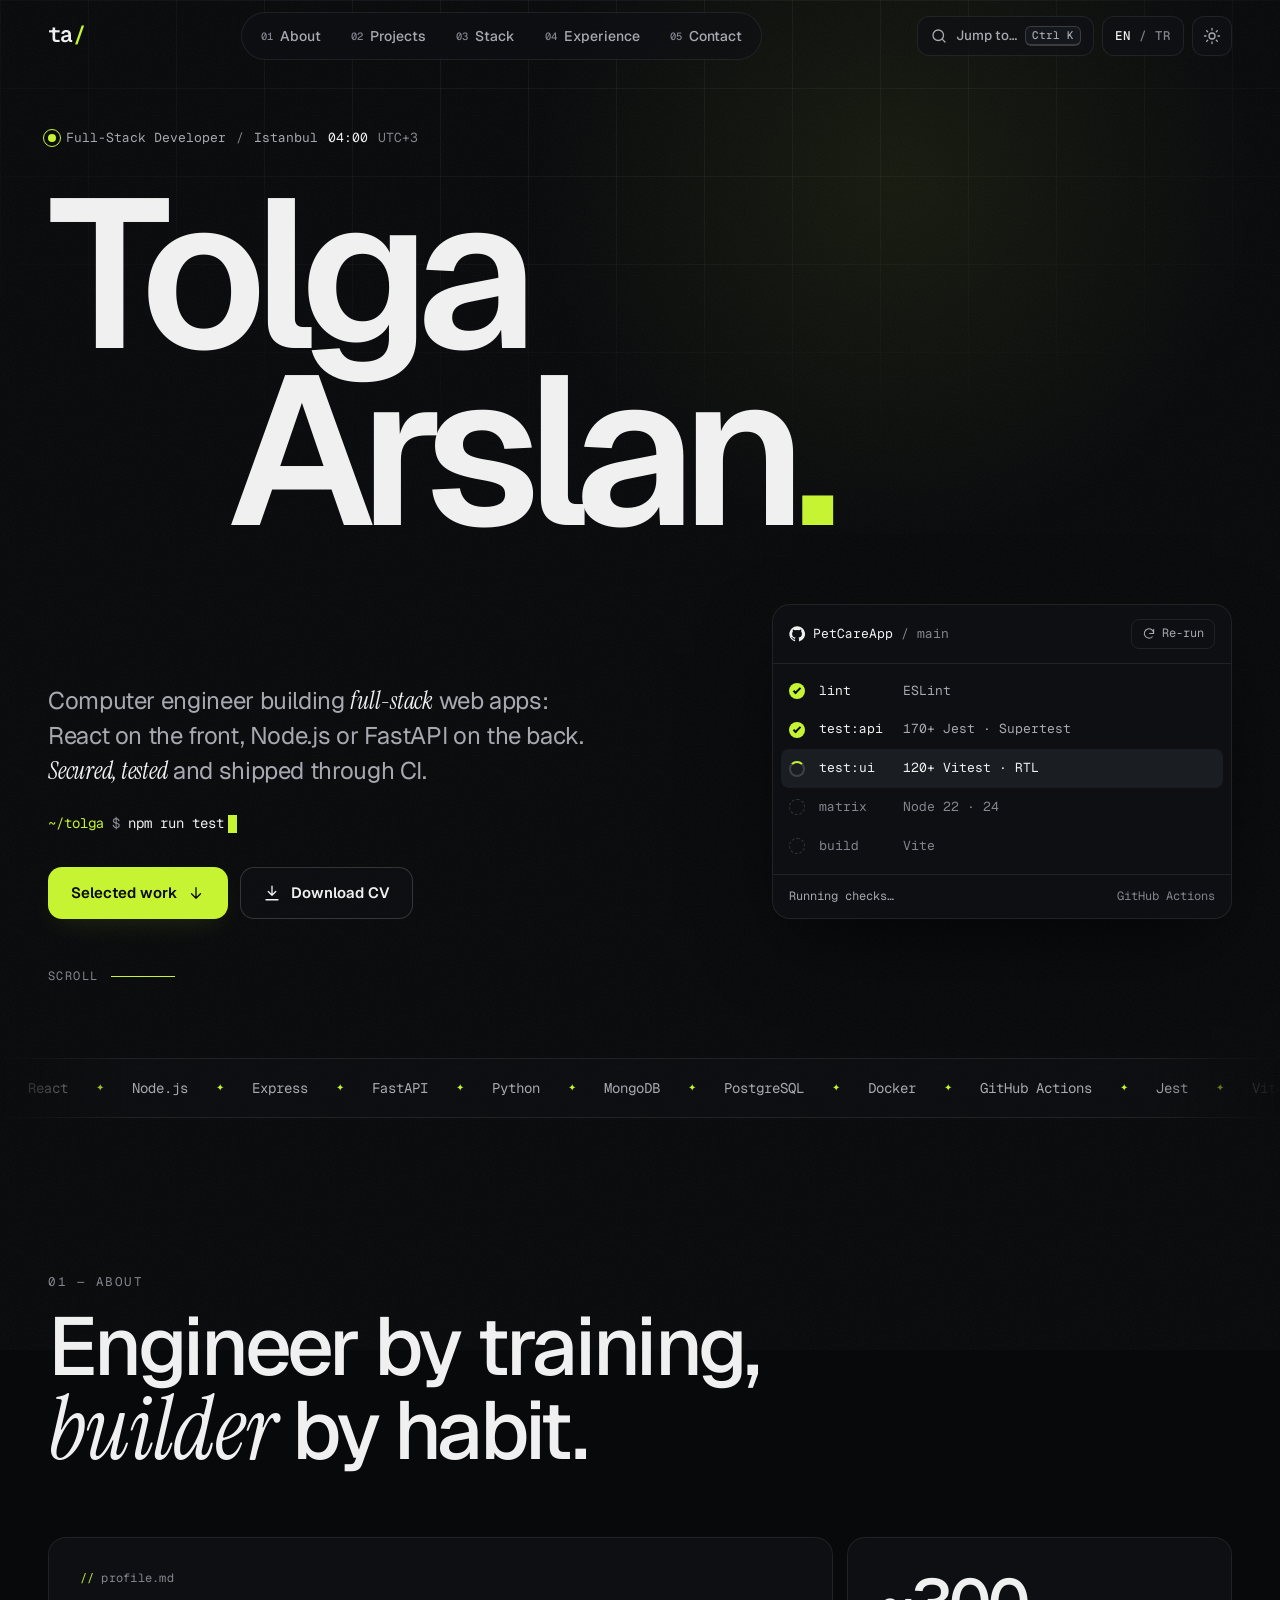
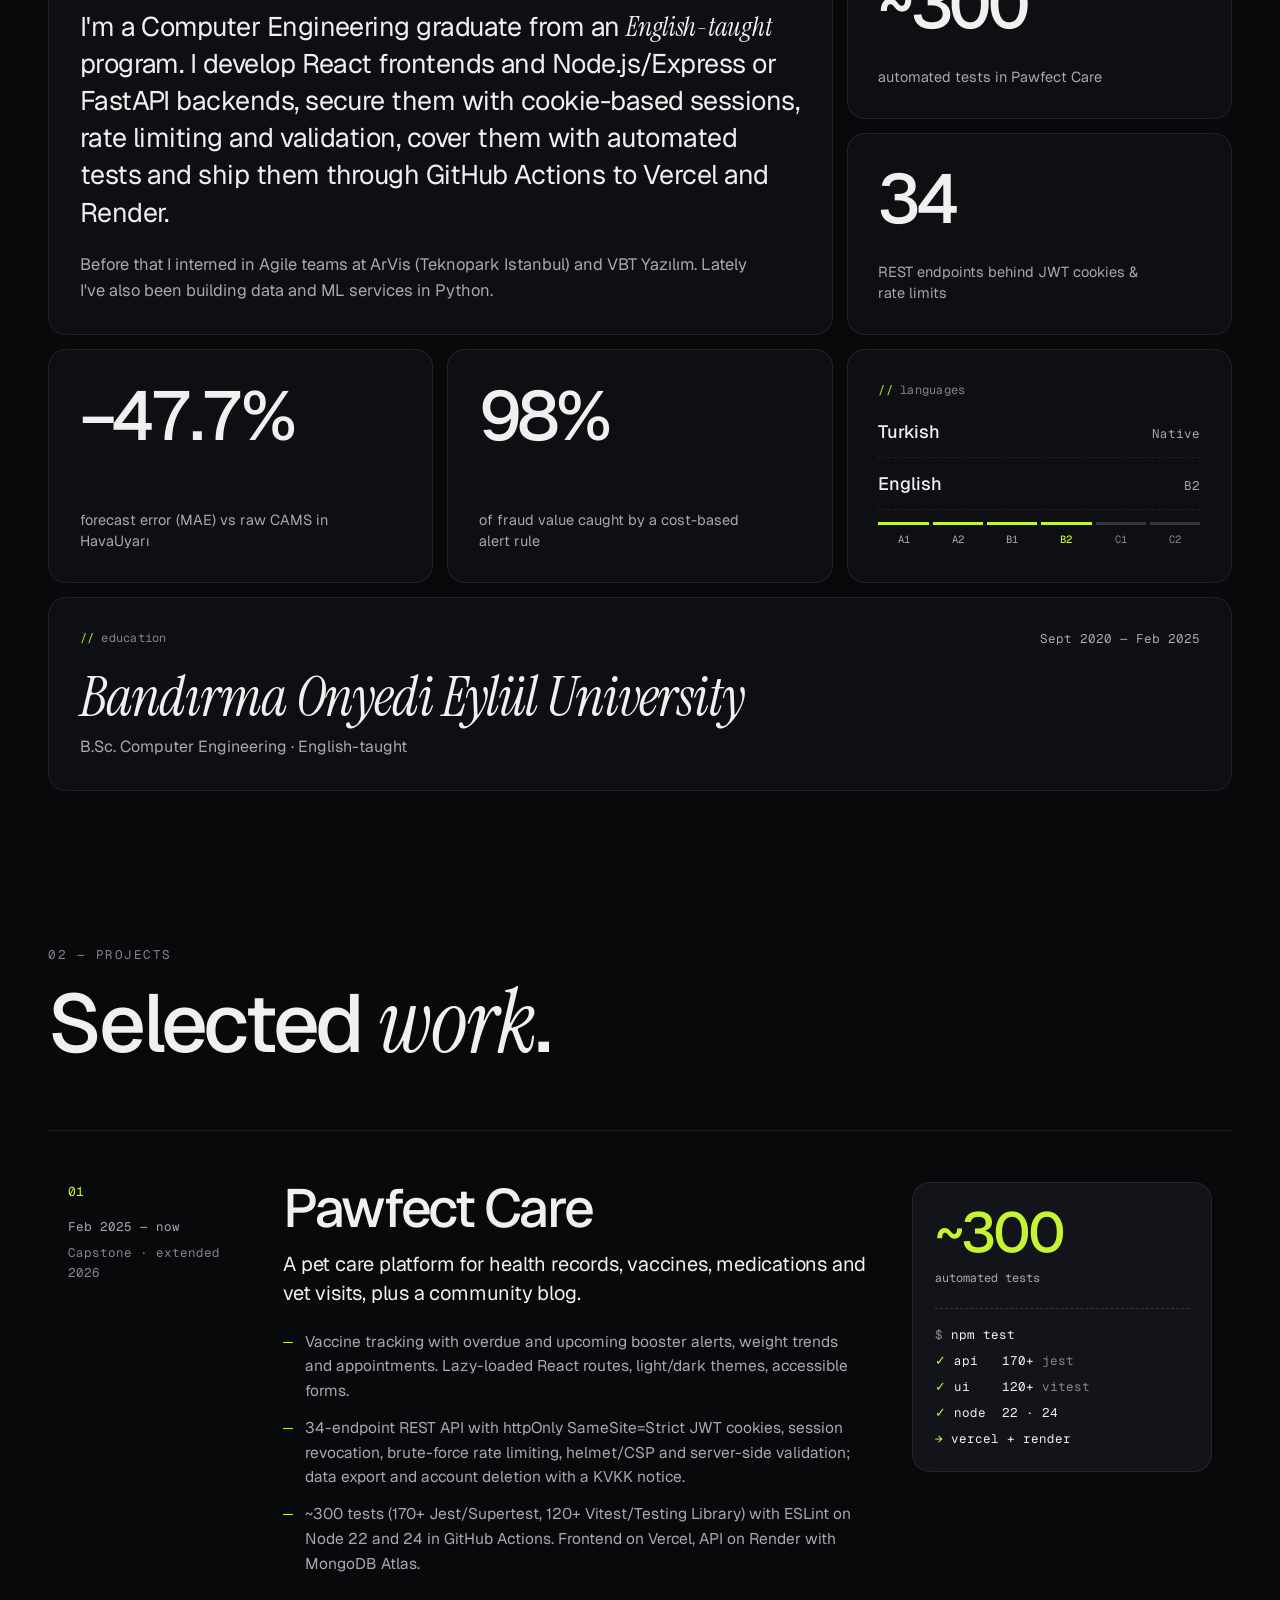
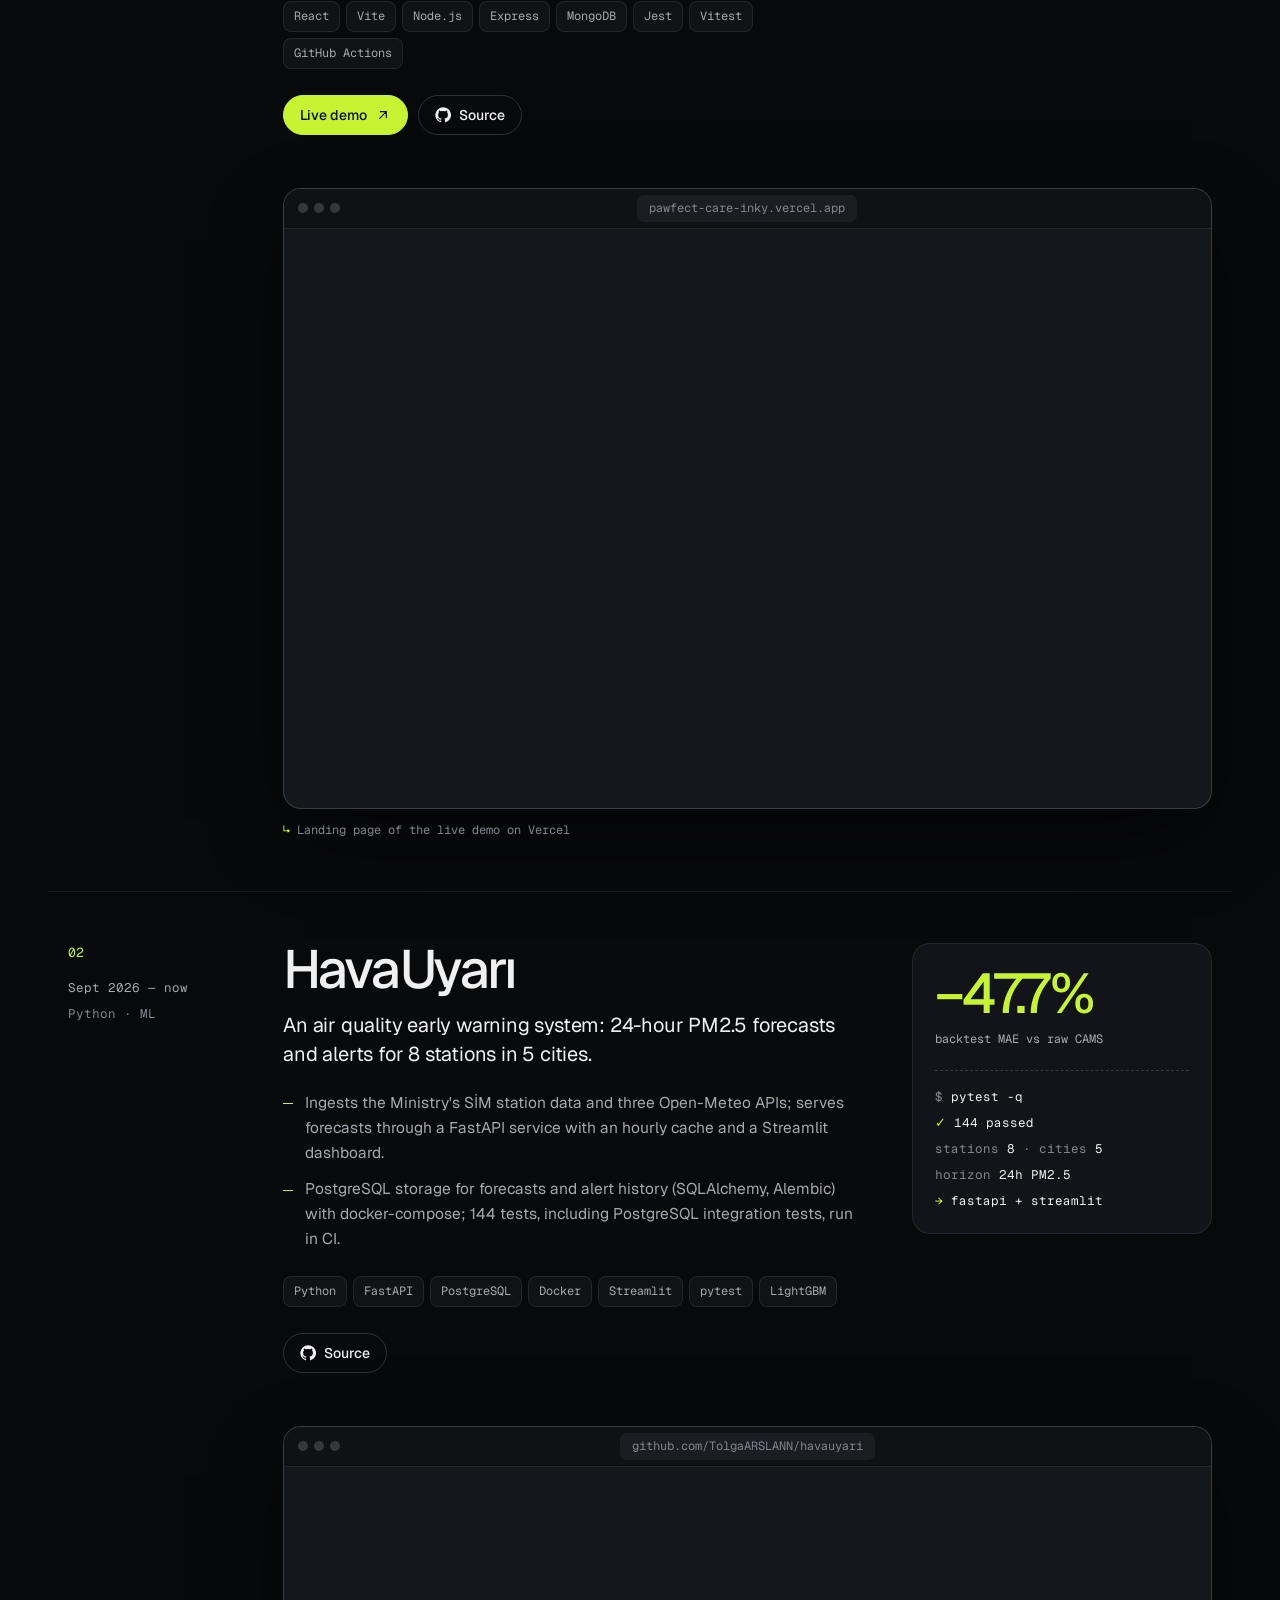
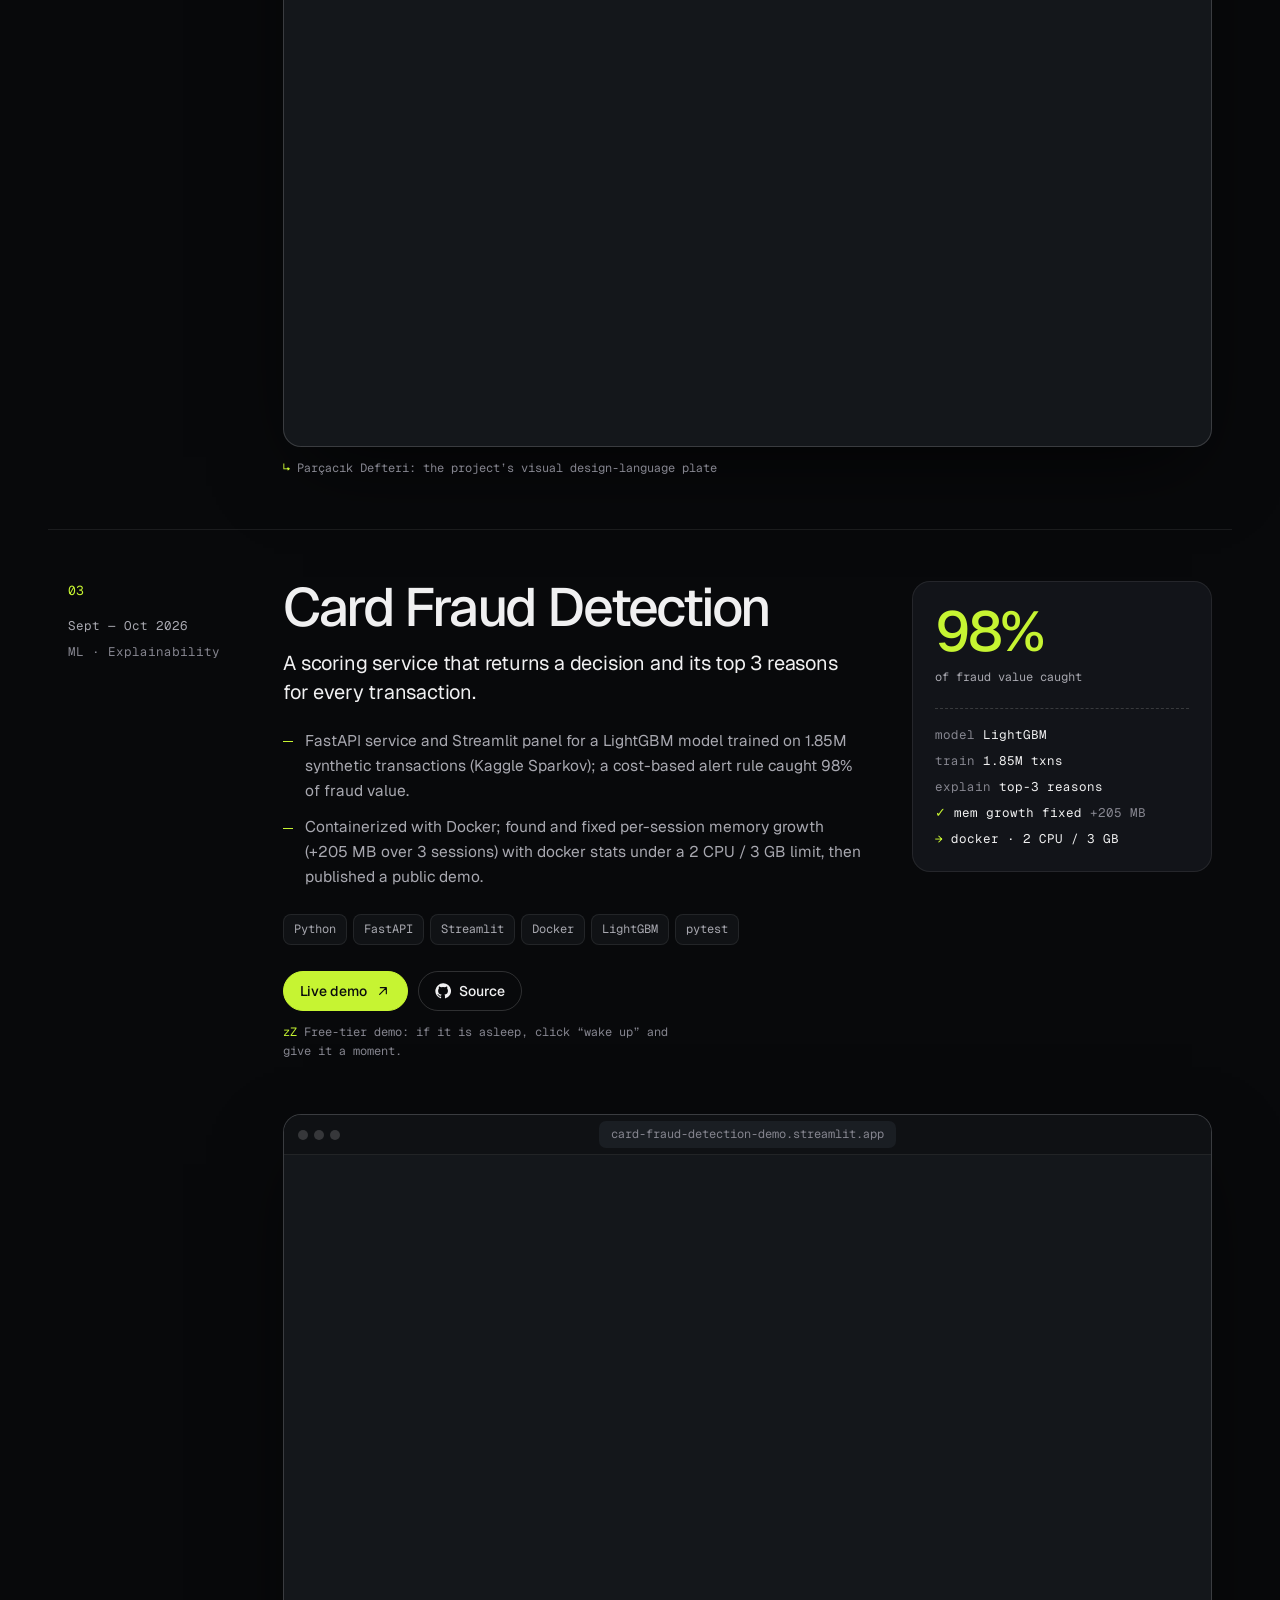
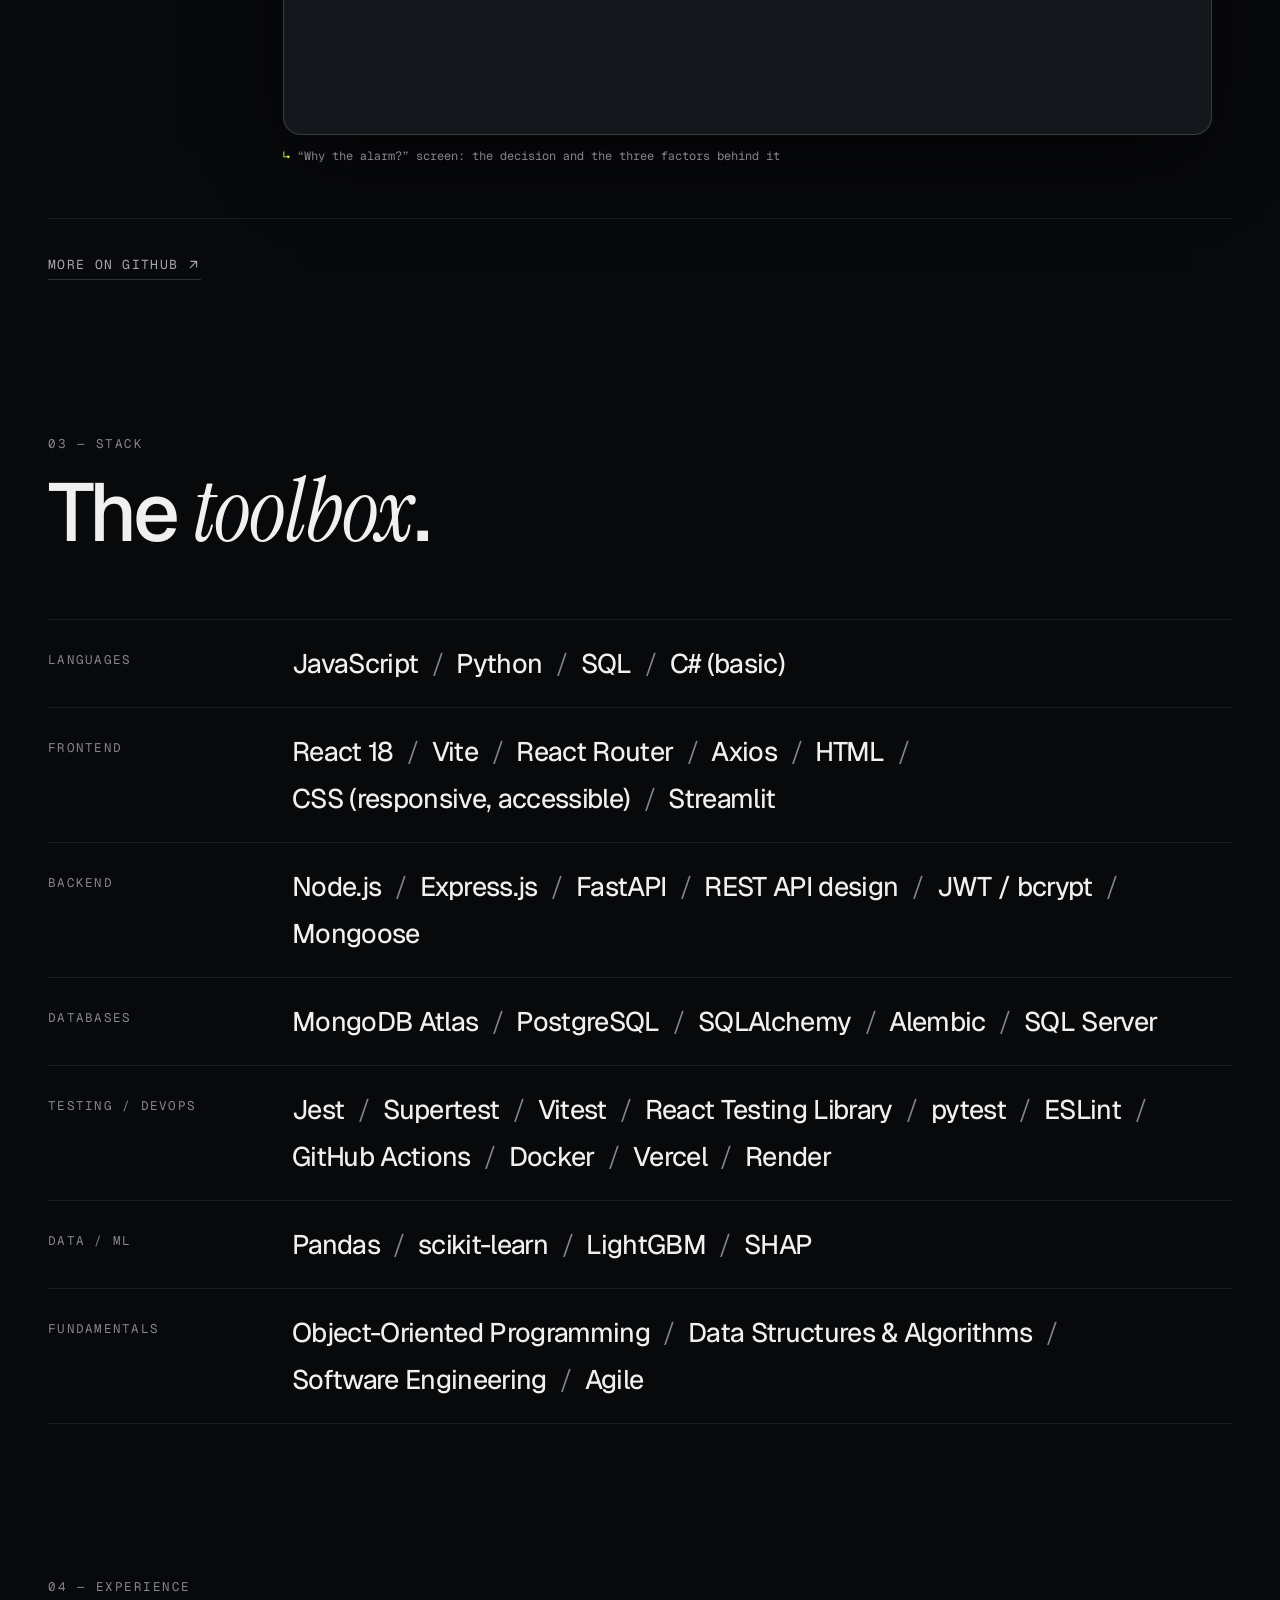
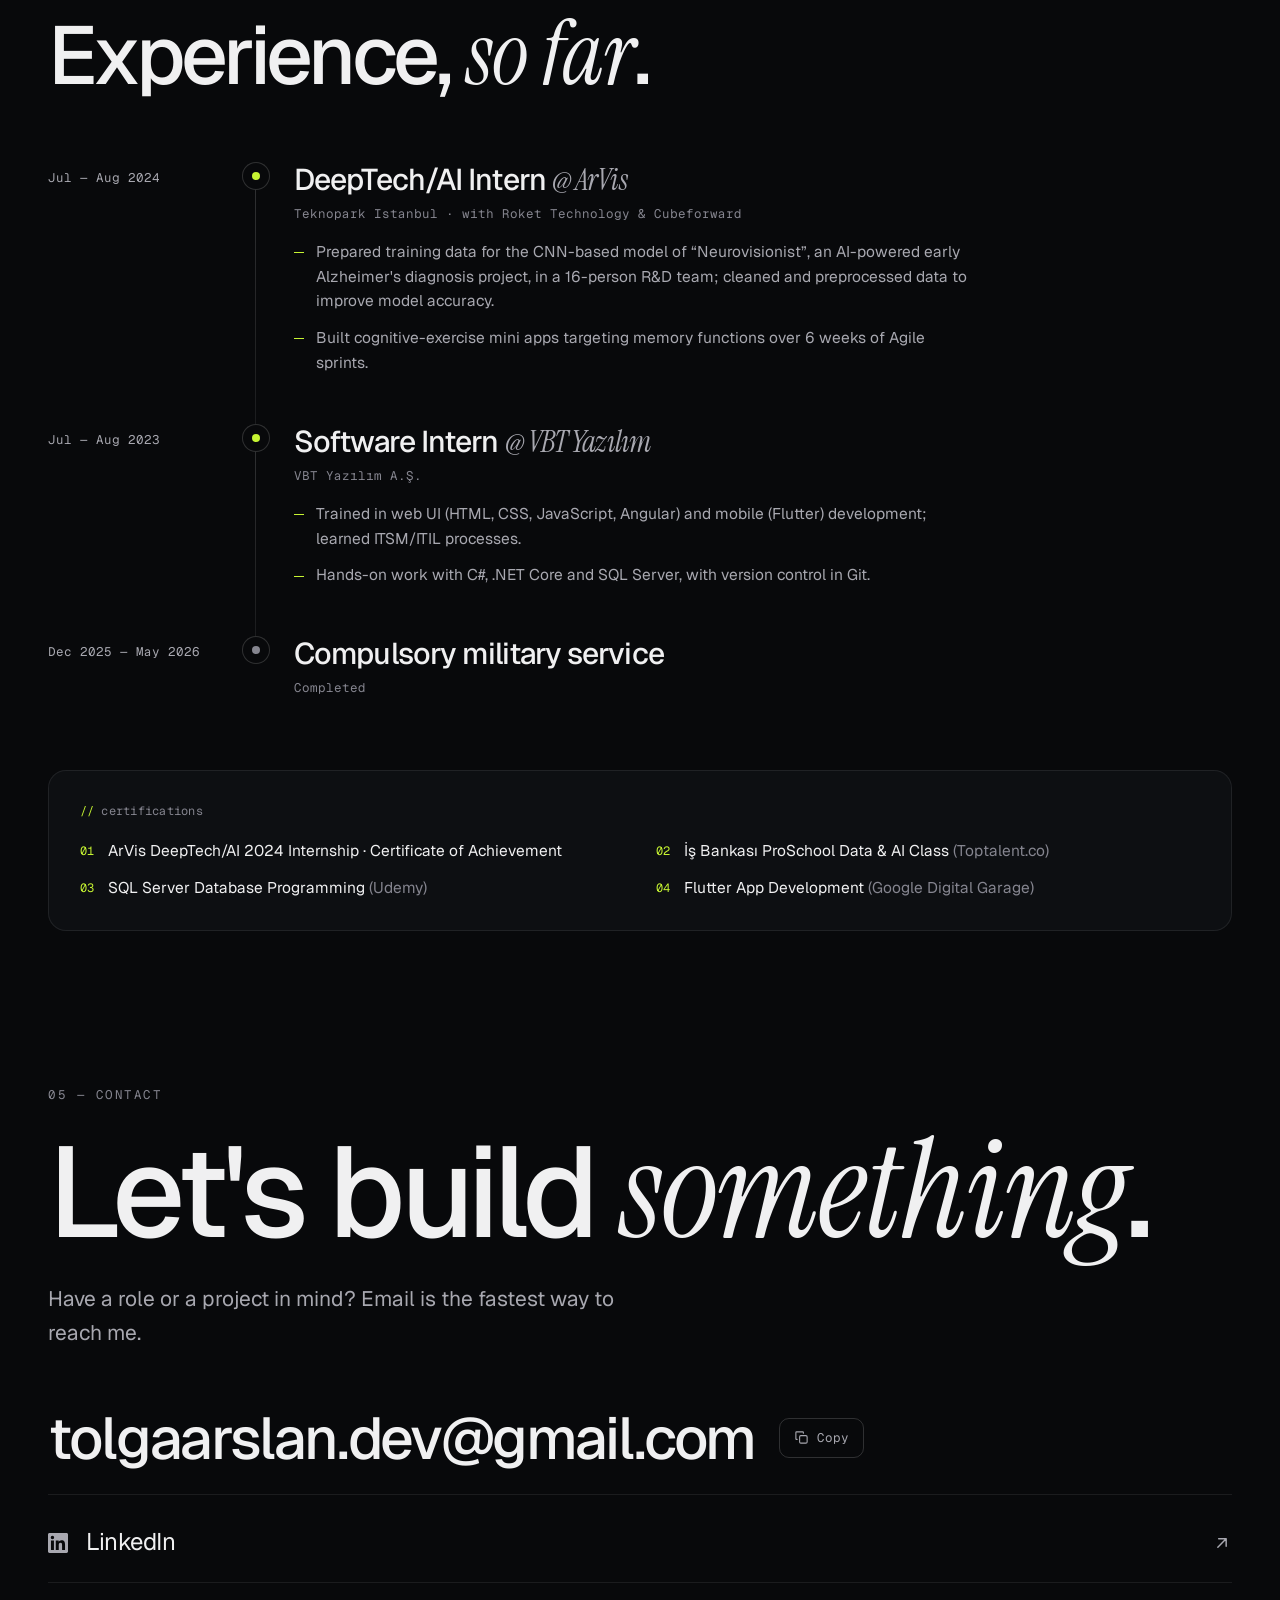
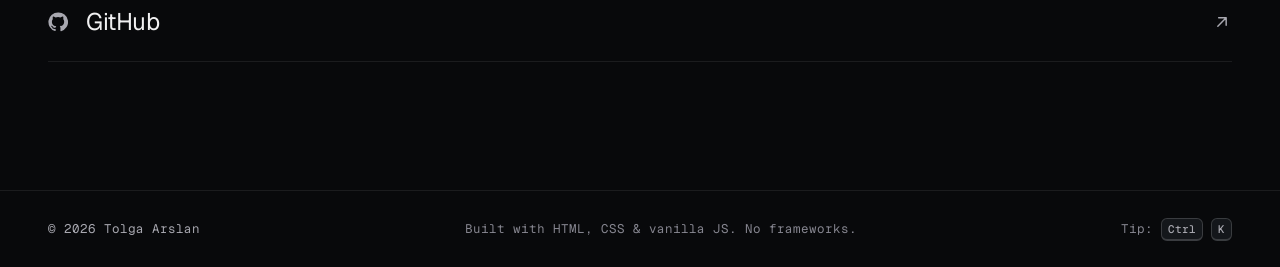
==== commit e057f189: "Rename experience heading and remove phone number Co-Authored-By: Claude Opus 5.5 <noreply@anthropic" ====
--- a/index.html
+++ b/index.html
@@ -33,7 +33,7 @@
   <link rel="preconnect" href="https://fonts.googleapis.com">
   <link rel="preconnect" href="https://fonts.gstatic.com" crossorigin>
   <link href="https://fonts.googleapis.com/css2?family=Geist:wght@300..800&family=Geist+Mono:wght@400;500&family=Instrument+Serif:ital@0;1&display=swap" rel="stylesheet">
-  <link rel="stylesheet" href="assets/css/style.css?v=20261016">
+  <link rel="stylesheet" href="assets/css/style.css?v=20261016b">
 
   <script>
     // Apply the saved theme before first paint.
@@ -69,7 +69,6 @@
     <symbol id="i-github" viewBox="0 0 24 24"><path fill="currentColor" d="M12 .5a11.5 11.5 0 0 0-3.64 22.41c.58.1.79-.25.79-.56v-2c-3.2.7-3.88-1.37-3.88-1.37-.53-1.33-1.28-1.69-1.28-1.69-1.05-.72.08-.7.08-.7 1.16.08 1.77 1.19 1.77 1.19 1.03 1.77 2.7 1.26 3.36.96.1-.75.4-1.26.73-1.55-2.55-.29-5.24-1.28-5.24-5.69 0-1.26.45-2.29 1.19-3.1-.12-.29-.52-1.46.11-3.05 0 0 .97-.31 3.17 1.18a11 11 0 0 1 5.77 0c2.2-1.49 3.17-1.18 3.17-1.18.63 1.59.23 2.76.11 3.05.74.81 1.19 1.84 1.19 3.1 0 4.42-2.7 5.4-5.26 5.68.41.36.78 1.06.78 2.14v3.17c0 .31.21.67.8.56A11.5 11.5 0 0 0 12 .5Z"/></symbol>
     <symbol id="i-linkedin" viewBox="0 0 24 24"><path fill="currentColor" d="M20.45 20.45h-3.56v-5.57c0-1.33-.02-3.04-1.85-3.04-1.86 0-2.14 1.45-2.14 2.94v5.67H9.34V9h3.42v1.56h.05c.48-.9 1.64-1.85 3.37-1.85 3.6 0 4.27 2.37 4.27 5.46v6.28ZM5.34 7.43a2.06 2.06 0 1 1 0-4.13 2.06 2.06 0 0 1 0 4.13ZM7.12 20.45H3.56V9h3.56v11.45ZM22.22 0H1.77C.79 0 0 .77 0 1.73v20.54C0 23.23.79 24 1.77 24h20.45c.98 0 1.78-.77 1.78-1.73V1.73C24 .77 23.2 0 22.22 0Z"/></symbol>
     <symbol id="i-mail" viewBox="0 0 24 24"><path fill="none" stroke="currentColor" stroke-width="1.75" stroke-linecap="round" stroke-linejoin="round" d="M4 5h16a1 1 0 0 1 1 1v12a1 1 0 0 1-1 1H4a1 1 0 0 1-1-1V6a1 1 0 0 1 1-1Zm-1 1 9 7 9-7"/></symbol>
-    <symbol id="i-phone" viewBox="0 0 24 24"><path fill="none" stroke="currentColor" stroke-width="1.75" stroke-linecap="round" stroke-linejoin="round" d="M22 16.9v3a2 2 0 0 1-2.2 2 19.8 19.8 0 0 1-8.6-3.1 19.5 19.5 0 0 1-6-6A19.8 19.8 0 0 1 2.1 4.2 2 2 0 0 1 4.1 2h3a2 2 0 0 1 2 1.7c.1.9.4 1.8.7 2.7a2 2 0 0 1-.5 2.1L8 9.8a16 16 0 0 0 6 6l1.3-1.3a2 2 0 0 1 2.1-.4c.9.3 1.8.6 2.7.7a2 2 0 0 1 1.7 2Z"/></symbol>
     <symbol id="i-arrow-up-right" viewBox="0 0 24 24"><path fill="none" stroke="currentColor" stroke-width="1.75" stroke-linecap="round" stroke-linejoin="round" d="M7 17 17 7M8 7h9v9"/></symbol>
     <symbol id="i-arrow-down" viewBox="0 0 24 24"><path fill="none" stroke="currentColor" stroke-width="1.75" stroke-linecap="round" stroke-linejoin="round" d="M12 5v14m0 0-6-6m6 6 6-6"/></symbol>
     <symbol id="i-download" viewBox="0 0 24 24"><path fill="none" stroke="currentColor" stroke-width="1.75" stroke-linecap="round" stroke-linejoin="round" d="M12 3v12m0 0-5-5m5 5 5-5M4 21h16"/></symbol>
@@ -428,7 +427,7 @@
     <section class="section shell" id="experience" aria-labelledby="exp-title">
       <header class="sec-head" data-reveal>
         <p class="sec-idx mono">04 — <span data-i18n="nav.experience">Experience</span></p>
-        <h2 id="exp-title" data-i18n="exp.title">Where I've <em>worked</em>.</h2>
+        <h2 id="exp-title" data-i18n="exp.title">Experience, <em>so far</em>.</h2>
       </header>
 
       <ol class="log">
@@ -493,7 +492,6 @@
       <ul class="contact-links" data-reveal>
         <li><a href="https://linkedin.com/in/tolga-arslan-dev" target="_blank" rel="noopener"><svg class="icon" aria-hidden="true"><use href="#i-linkedin"/></svg><span>LinkedIn</span><svg class="icon arr" aria-hidden="true"><use href="#i-arrow-up-right"/></svg></a></li>
         <li><a href="https://github.com/TolgaARSLANN" target="_blank" rel="noopener"><svg class="icon" aria-hidden="true"><use href="#i-github"/></svg><span>GitHub</span><svg class="icon arr" aria-hidden="true"><use href="#i-arrow-up-right"/></svg></a></li>
-        <li><a href="tel:+905412285804"><svg class="icon" aria-hidden="true"><use href="#i-phone"/></svg><span>+90 541 228 58 04</span><svg class="icon arr" aria-hidden="true"><use href="#i-arrow-up-right"/></svg></a></li>
       </ul>
     </section>
   </main>
@@ -519,7 +517,7 @@
 
   <div class="toast mono" id="toast" role="status" aria-live="polite"></div>
 
-  <script src="assets/js/i18n.js?v=20261016"></script>
-  <script src="assets/js/main.js?v=20261016"></script>
+  <script src="assets/js/i18n.js?v=20261016b"></script>
+  <script src="assets/js/main.js?v=20261016b"></script>
 </body>
 </html>
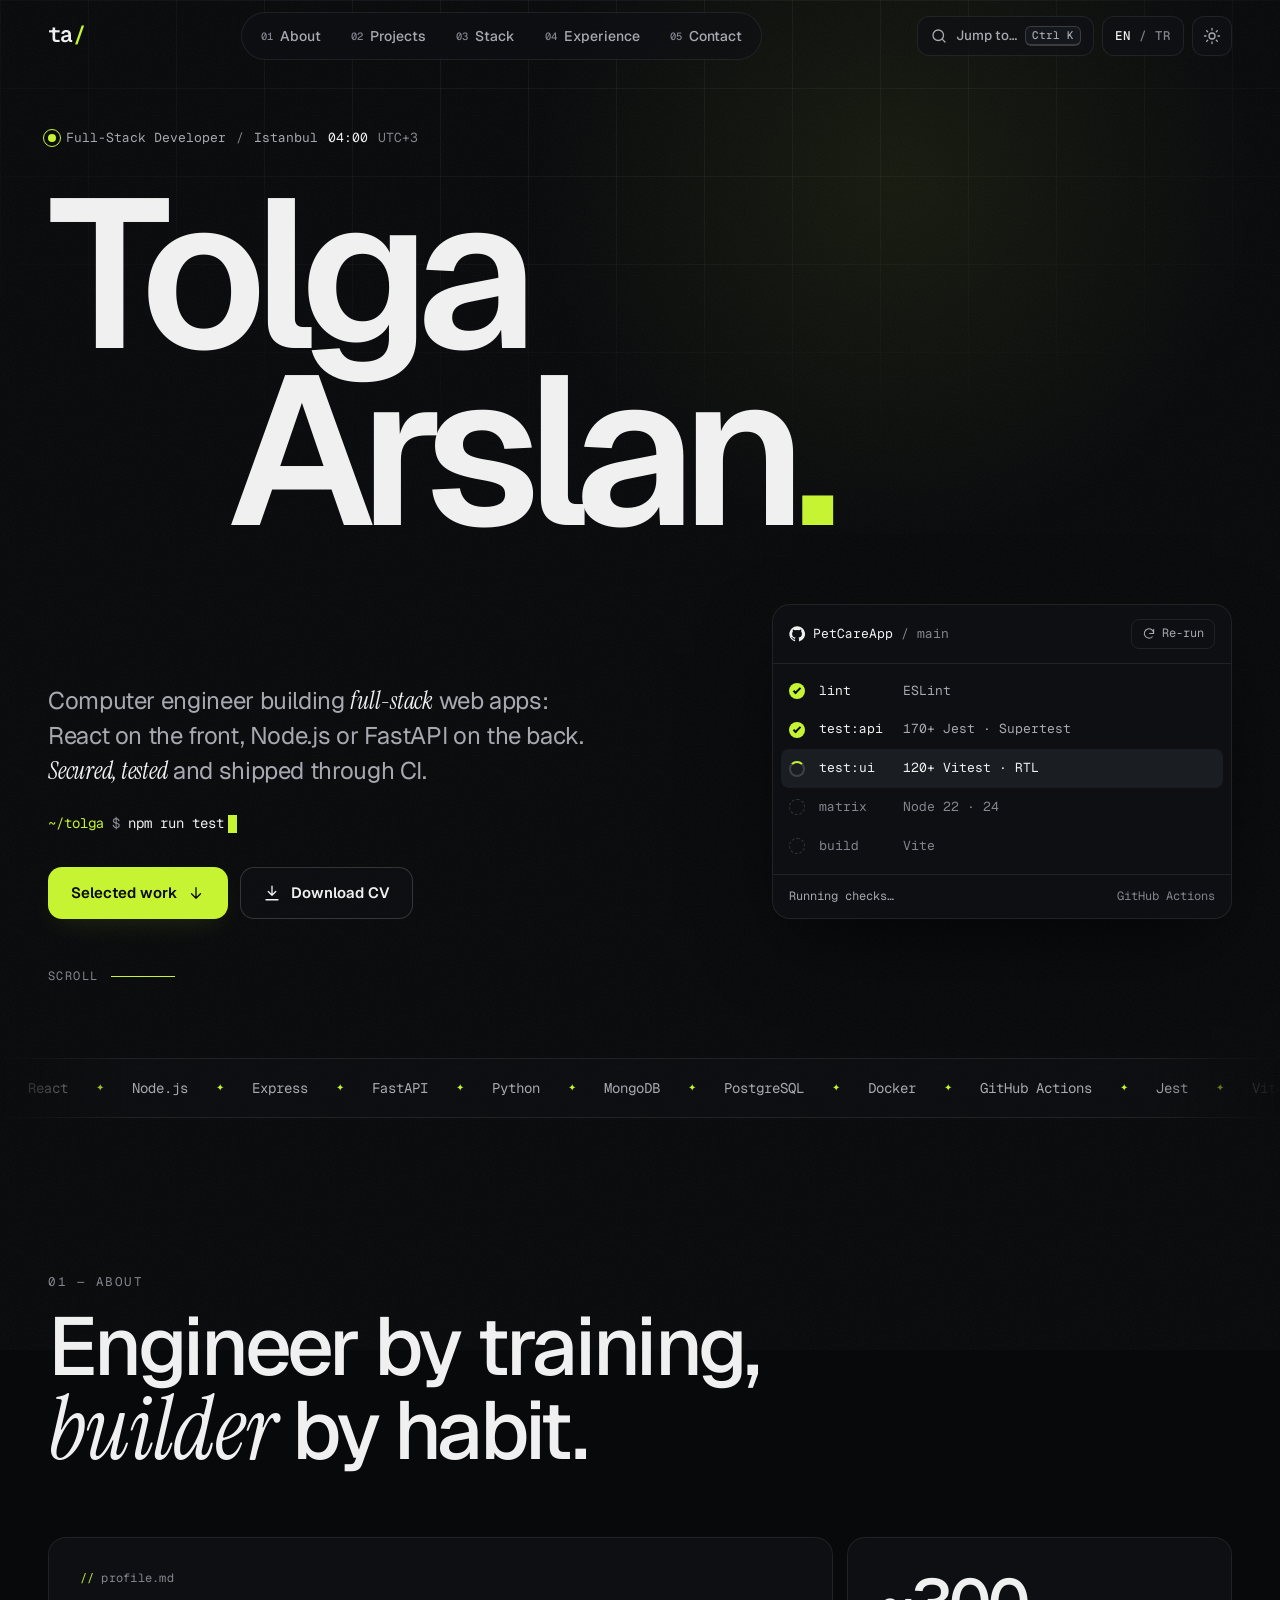
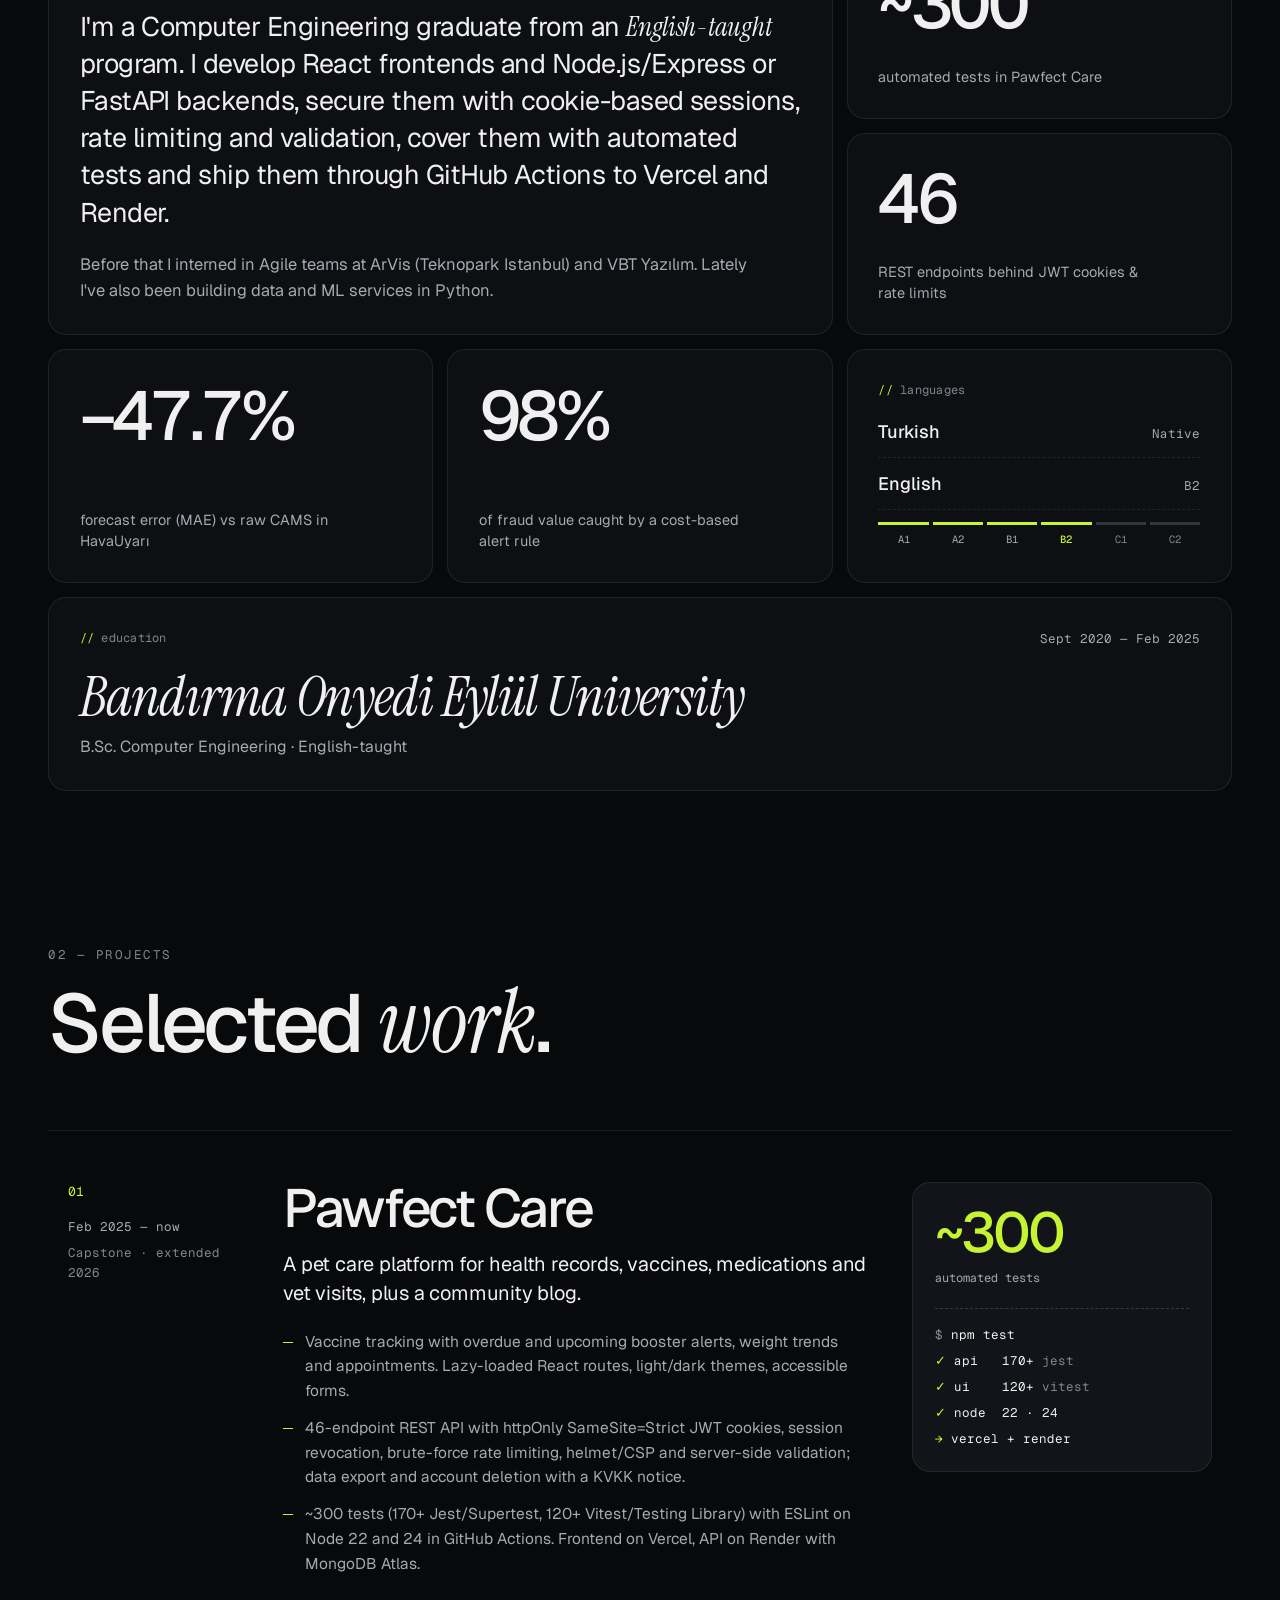
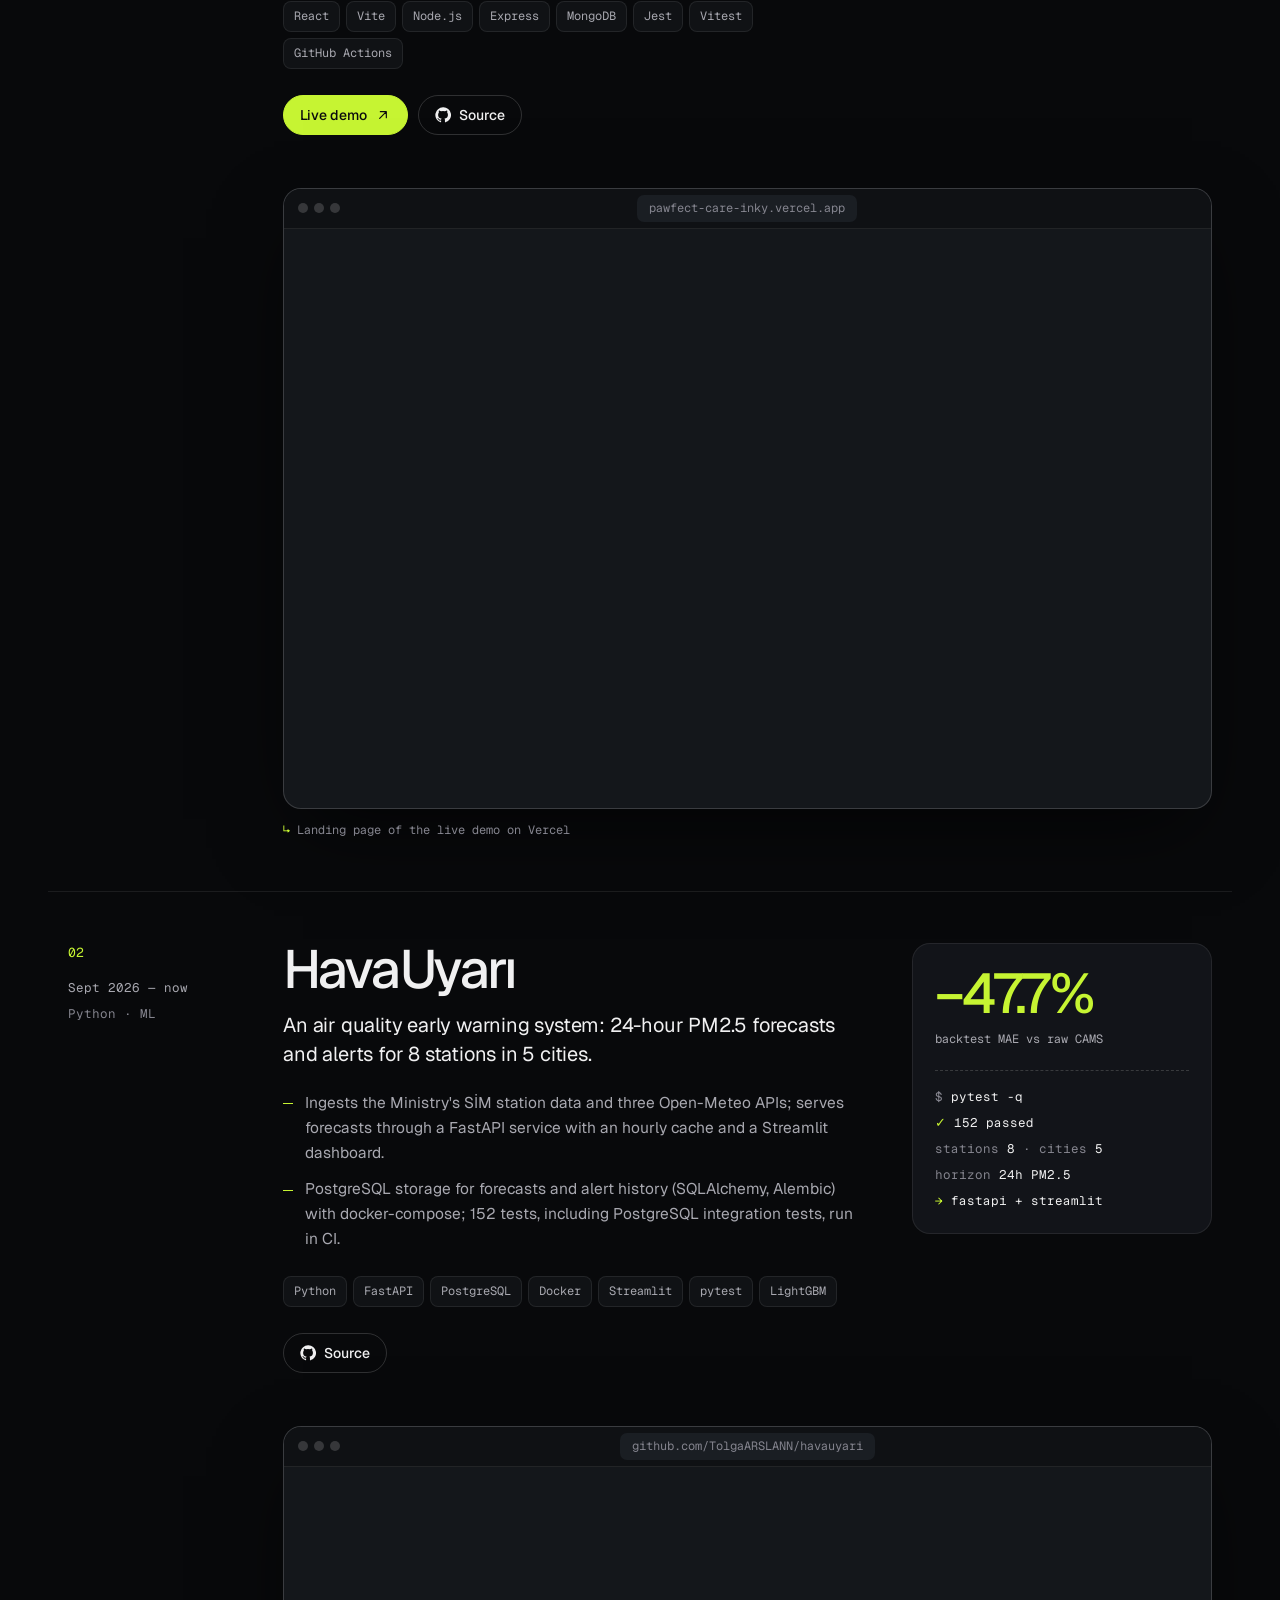
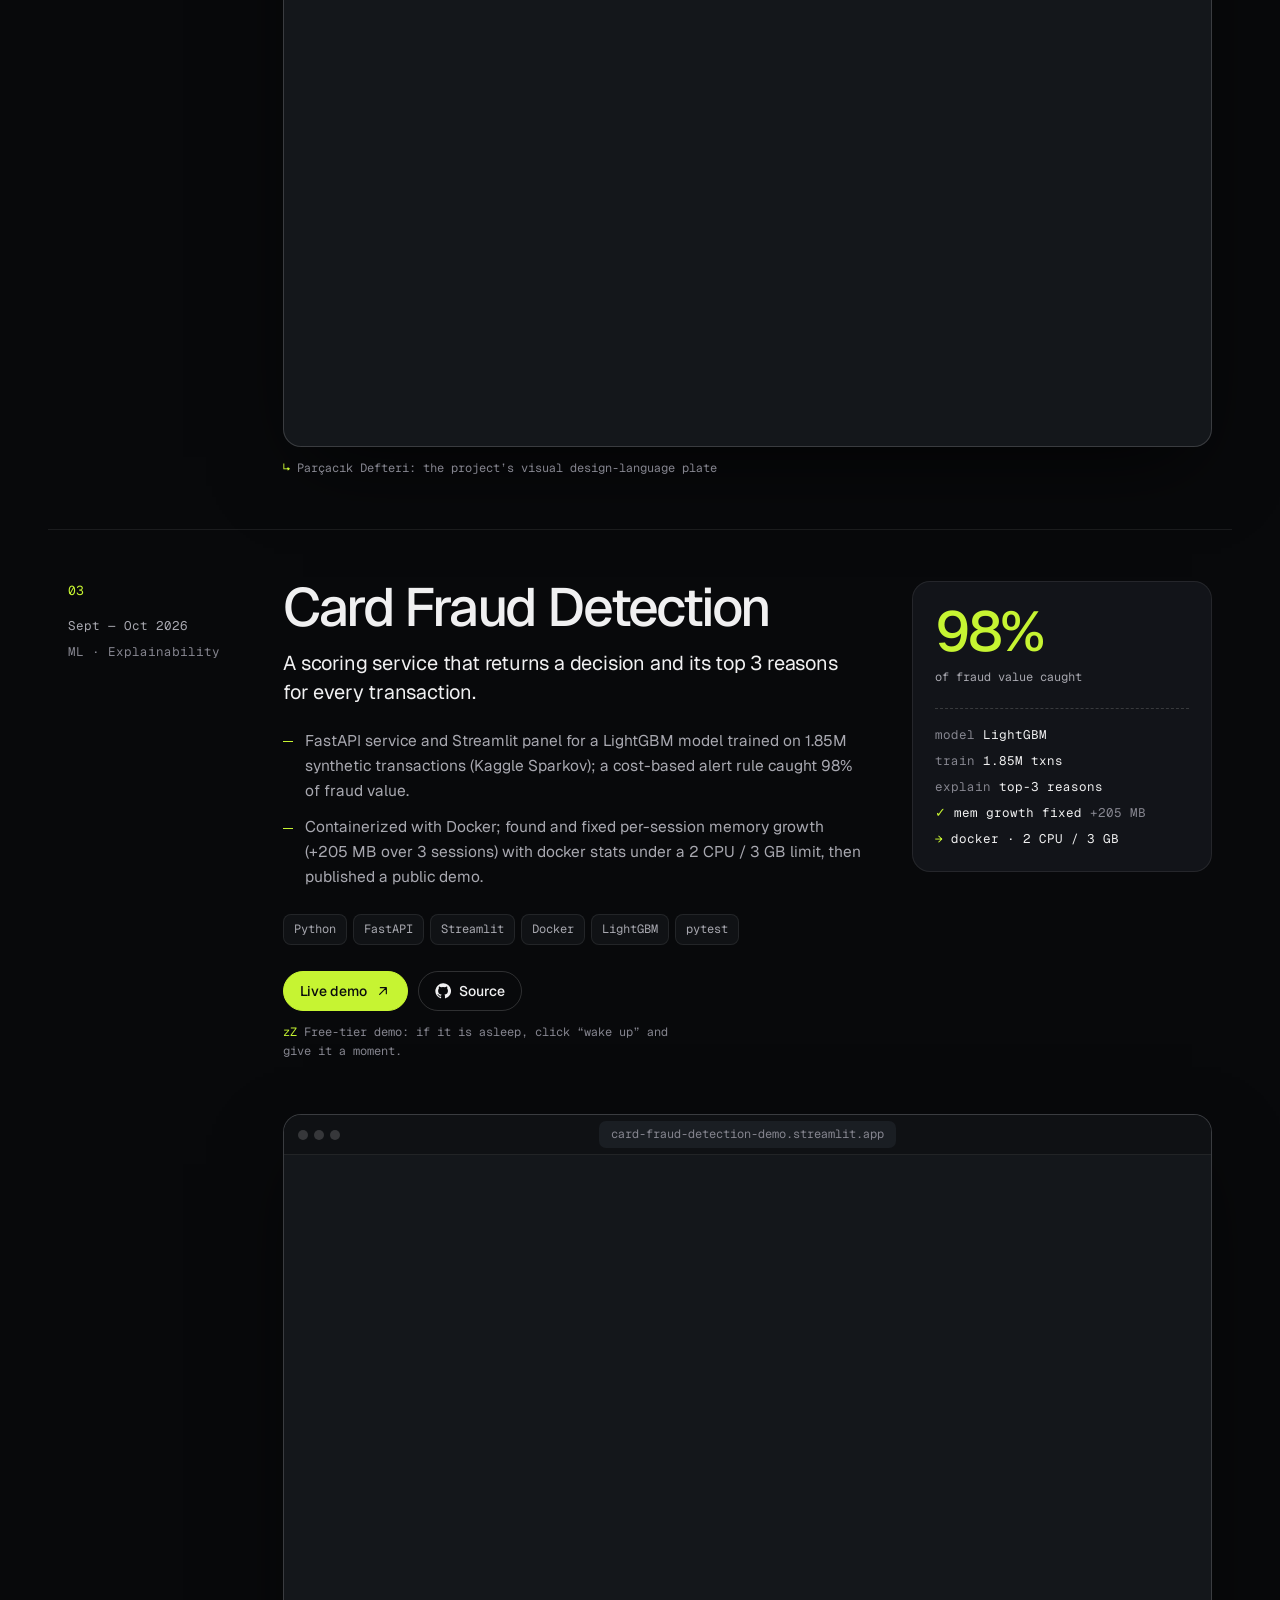
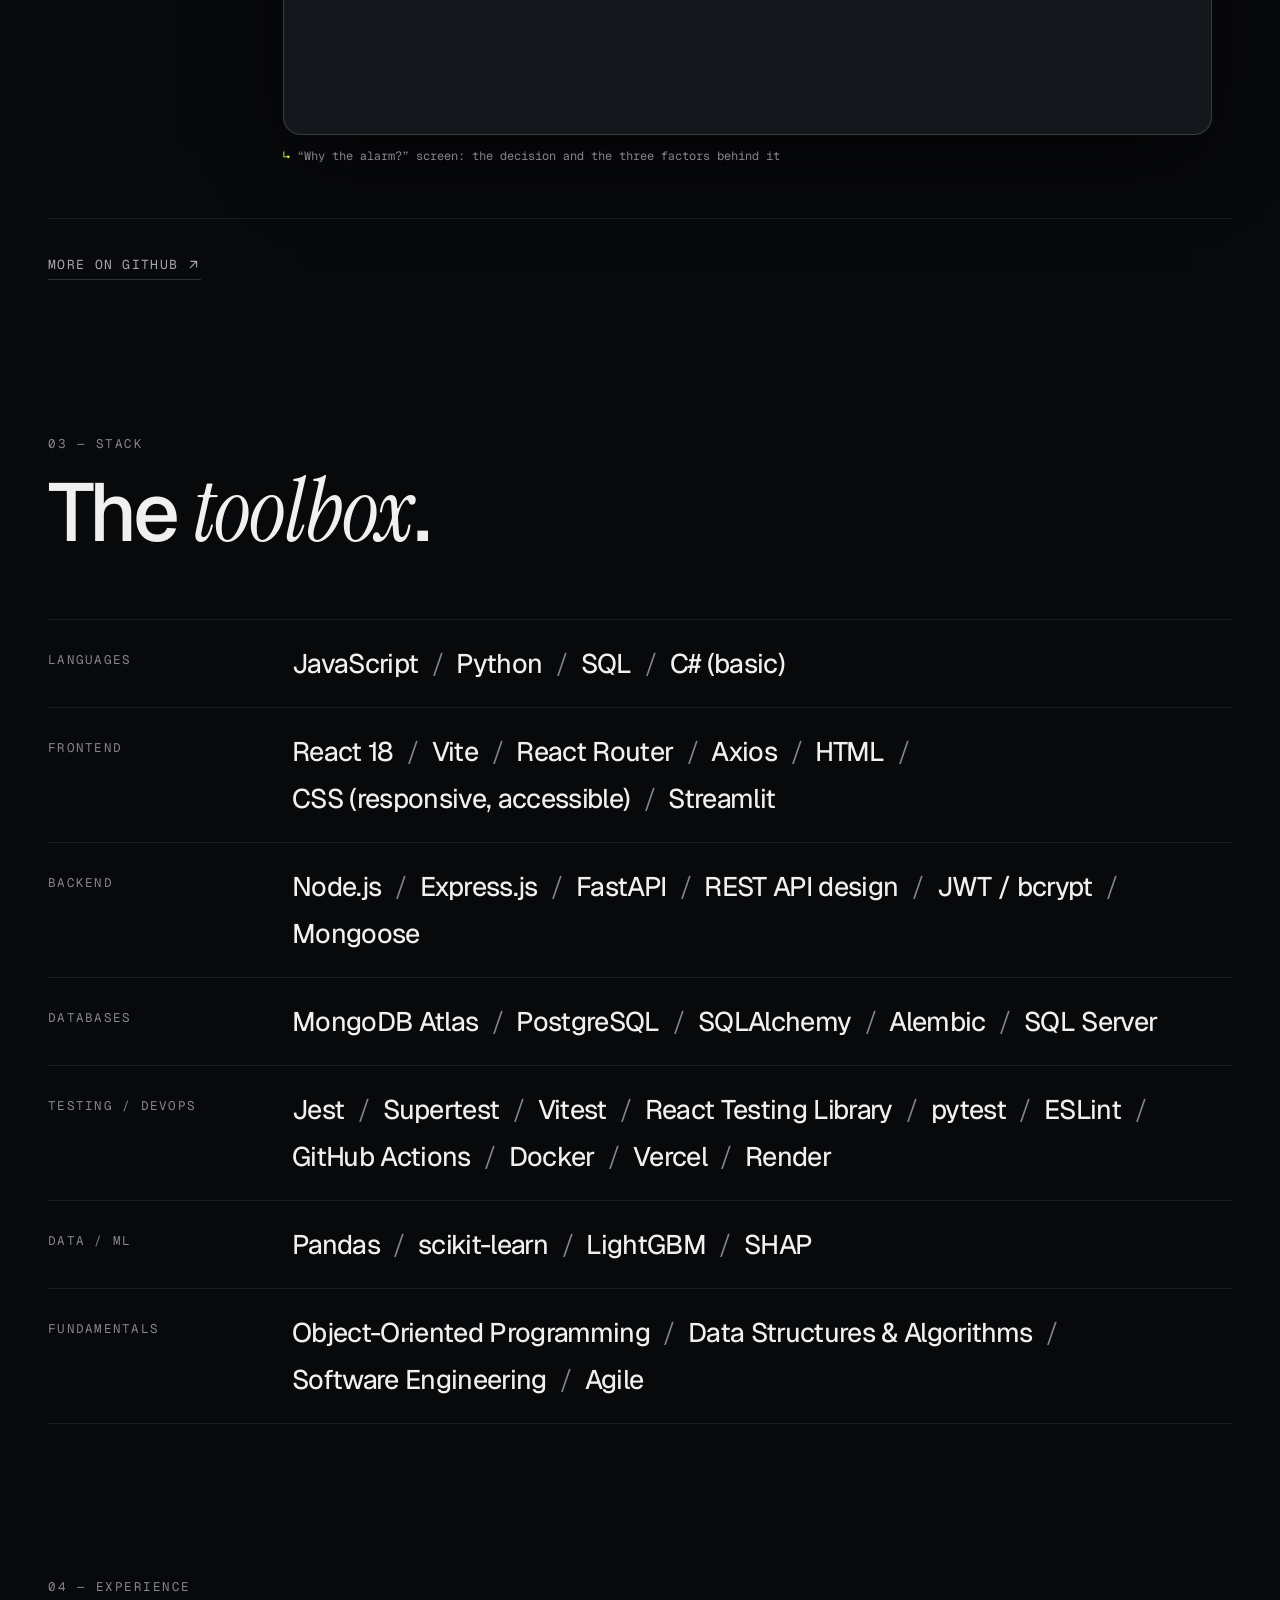
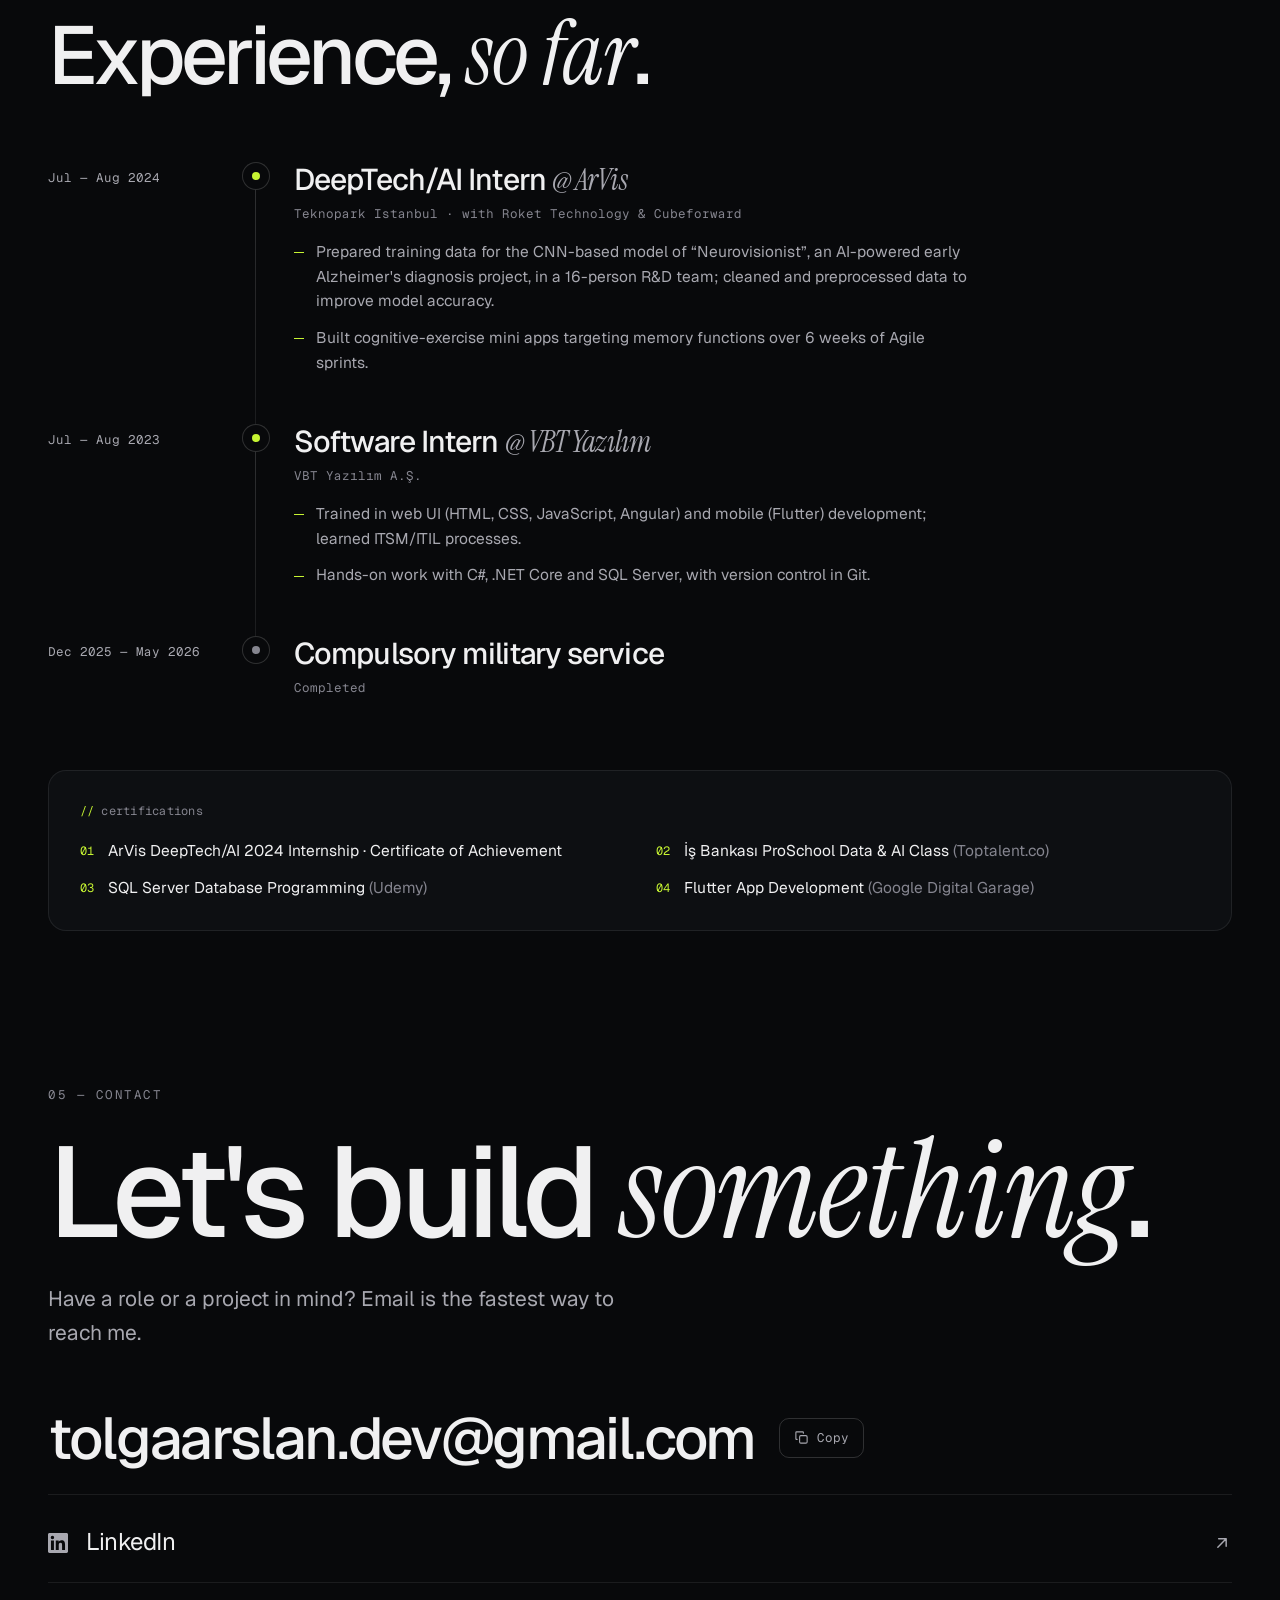
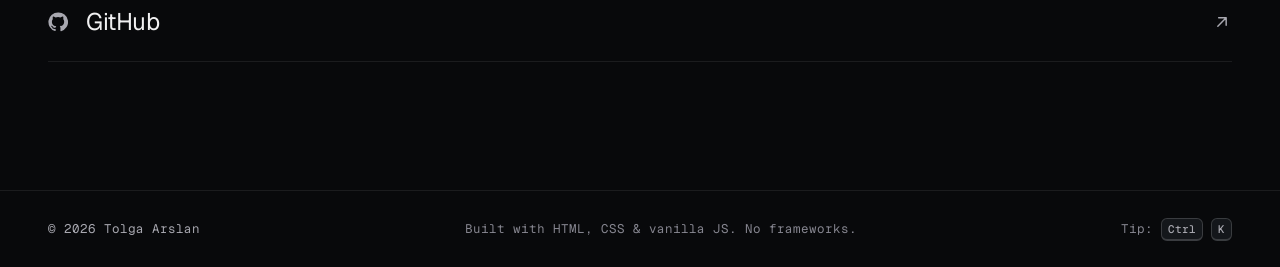
==== commit e5f91093: "Update CVs and correct project figures (46 endpoints, 152 tests) Co-Authored-By: Claude Opus 5.5 <no" ====
--- a/index.html
+++ b/index.html
@@ -207,7 +207,7 @@
           <p class="stat-label" data-i18n="stat.tests">automated tests in Pawfect Care</p>
         </article>
         <article class="tile tile-stat" data-reveal data-spot>
-          <p class="stat-num"><span data-count="34" data-fmt-en="{n}" data-fmt-tr="{n}">34</span></p>
+          <p class="stat-num"><span data-count="46" data-fmt-en="{n}" data-fmt-tr="{n}">46</span></p>
           <p class="stat-label" data-i18n="stat.endpoints">REST endpoints behind JWT cookies &amp; rate limits</p>
         </article>
         <article class="tile tile-stat" data-reveal data-spot>
@@ -263,7 +263,7 @@
             <p class="proj-sub" data-i18n="p1.sub">A pet care platform for health records, vaccines, medications and vet visits, plus a community blog.</p>
             <ul class="proj-points">
               <li data-i18n="p1.b1">Vaccine tracking with overdue and upcoming booster alerts, weight trends and appointments. Lazy-loaded React routes, light/dark themes, accessible forms.</li>
-              <li data-i18n="p1.b2">34-endpoint REST API with httpOnly SameSite=Strict JWT cookies, session revocation, brute-force rate limiting, helmet/CSP and server-side validation; data export and account deletion with a KVKK notice.</li>
+              <li data-i18n="p1.b2">46-endpoint REST API with httpOnly SameSite=Strict JWT cookies, session revocation, brute-force rate limiting, helmet/CSP and server-side validation; data export and account deletion with a KVKK notice.</li>
               <li data-i18n="p1.b3">~300 tests (170+ Jest/Supertest, 120+ Vitest/Testing Library) with ESLint on Node 22 and 24 in GitHub Actions. Frontend on Vercel, API on Render with MongoDB Atlas.</li>
             </ul>
             <ul class="tags mono" aria-label="Tech stack" data-i18n-aria="aria.stack">
@@ -306,7 +306,7 @@
             <p class="proj-sub" data-i18n="p2.sub">An air quality early warning system: 24-hour PM2.5 forecasts and alerts for 8 stations in 5 cities.</p>
             <ul class="proj-points">
               <li data-i18n="p2.b1">Ingests the Ministry's SİM station data and three Open-Meteo APIs; serves forecasts through a FastAPI service with an hourly cache and a Streamlit dashboard.</li>
-              <li data-i18n="p2.b2">PostgreSQL storage for forecasts and alert history (SQLAlchemy, Alembic) with docker-compose; 144 tests, including PostgreSQL integration tests, run in CI.</li>
+              <li data-i18n="p2.b2">PostgreSQL storage for forecasts and alert history (SQLAlchemy, Alembic) with docker-compose; 152 tests, including PostgreSQL integration tests, run in CI.</li>
             </ul>
             <ul class="tags mono" aria-label="Tech stack" data-i18n-aria="aria.stack">
               <li>Python</li><li>FastAPI</li><li>PostgreSQL</li><li>Docker</li><li>Streamlit</li><li>pytest</li><li>LightGBM</li>
@@ -320,7 +320,7 @@
             <p class="ro-cap" data-i18n="p2.ro">backtest MAE vs raw CAMS</p>
             <div class="ro-term">
               <p><span class="c-dim">$</span> pytest -q</p>
-              <p><span class="c-ok">✓</span> 144 passed</p>
+              <p><span class="c-ok">✓</span> 152 passed</p>
               <p><span class="c-dim">stations</span> 8 <span class="c-dim">· cities</span> 5</p>
               <p><span class="c-dim">horizon</span> 24h PM2.5</p>
               <p><span class="c-acc">→</span> fastapi + streamlit</p>
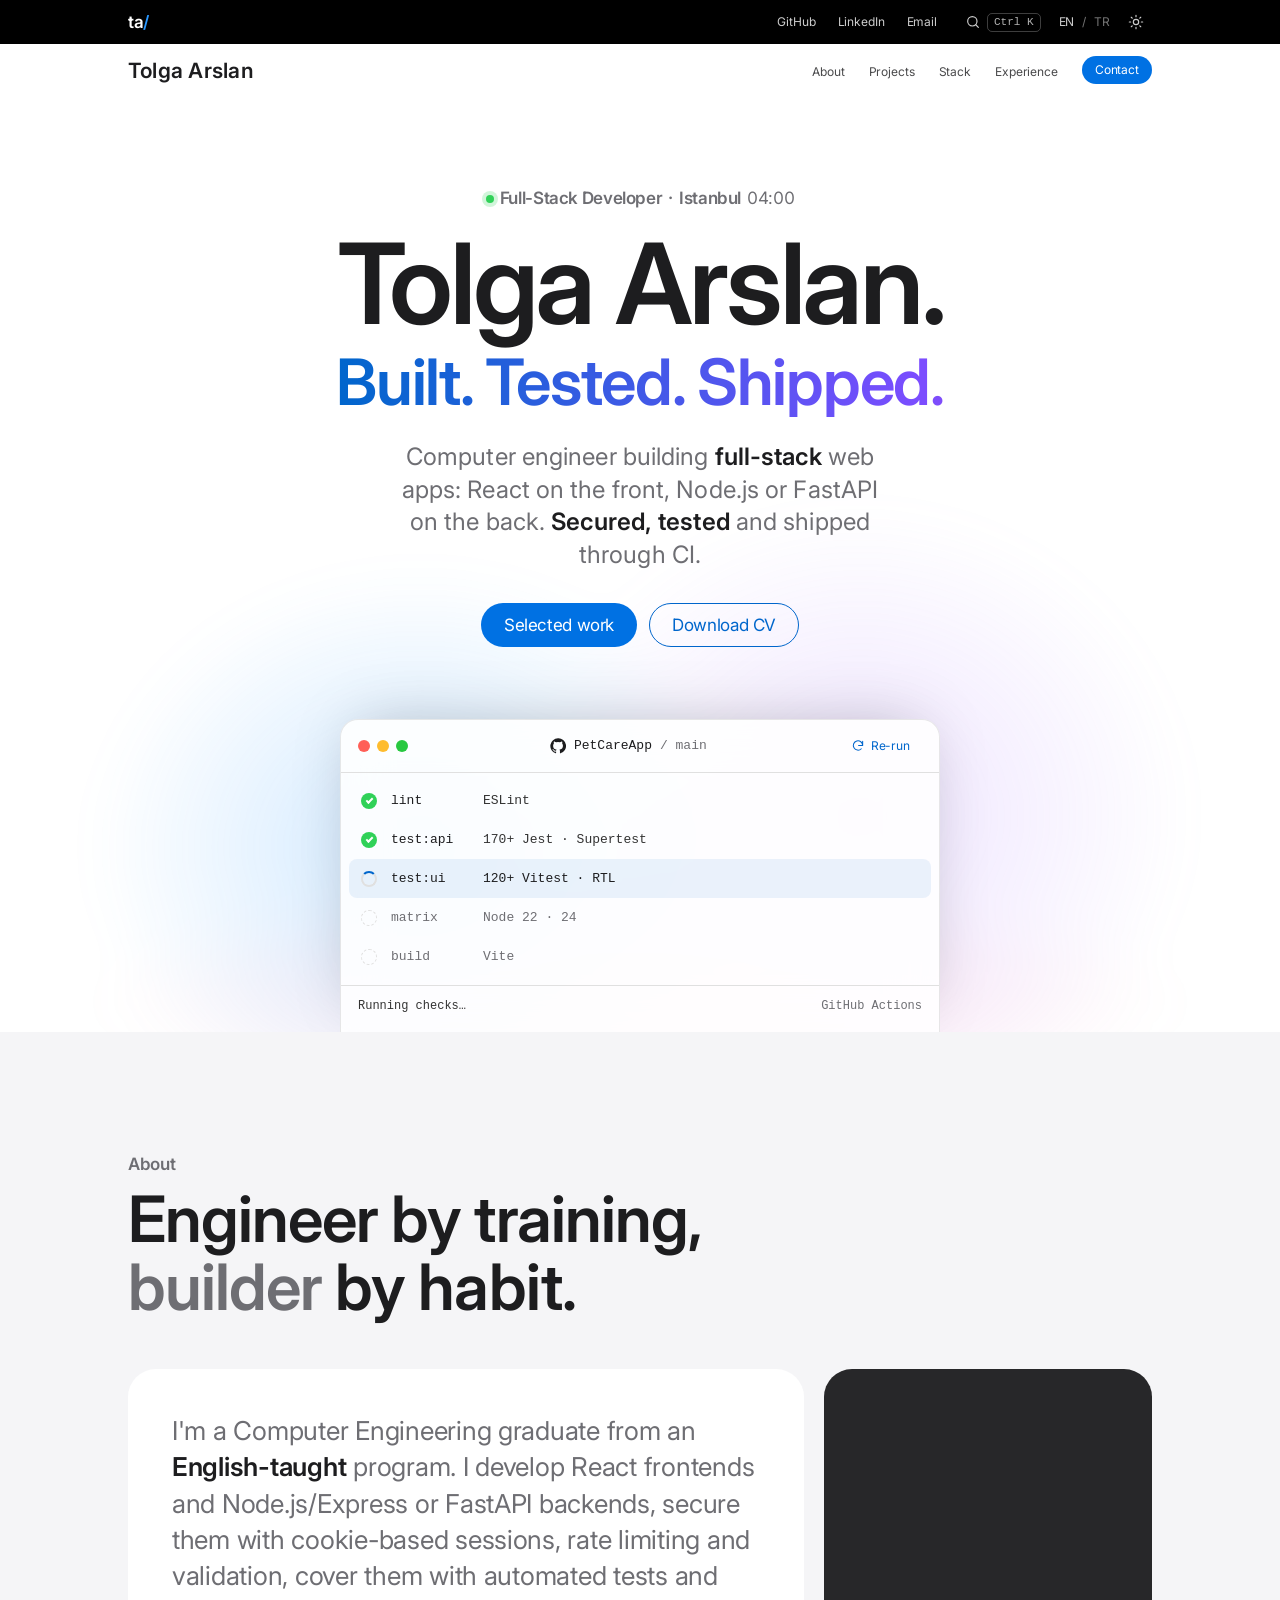
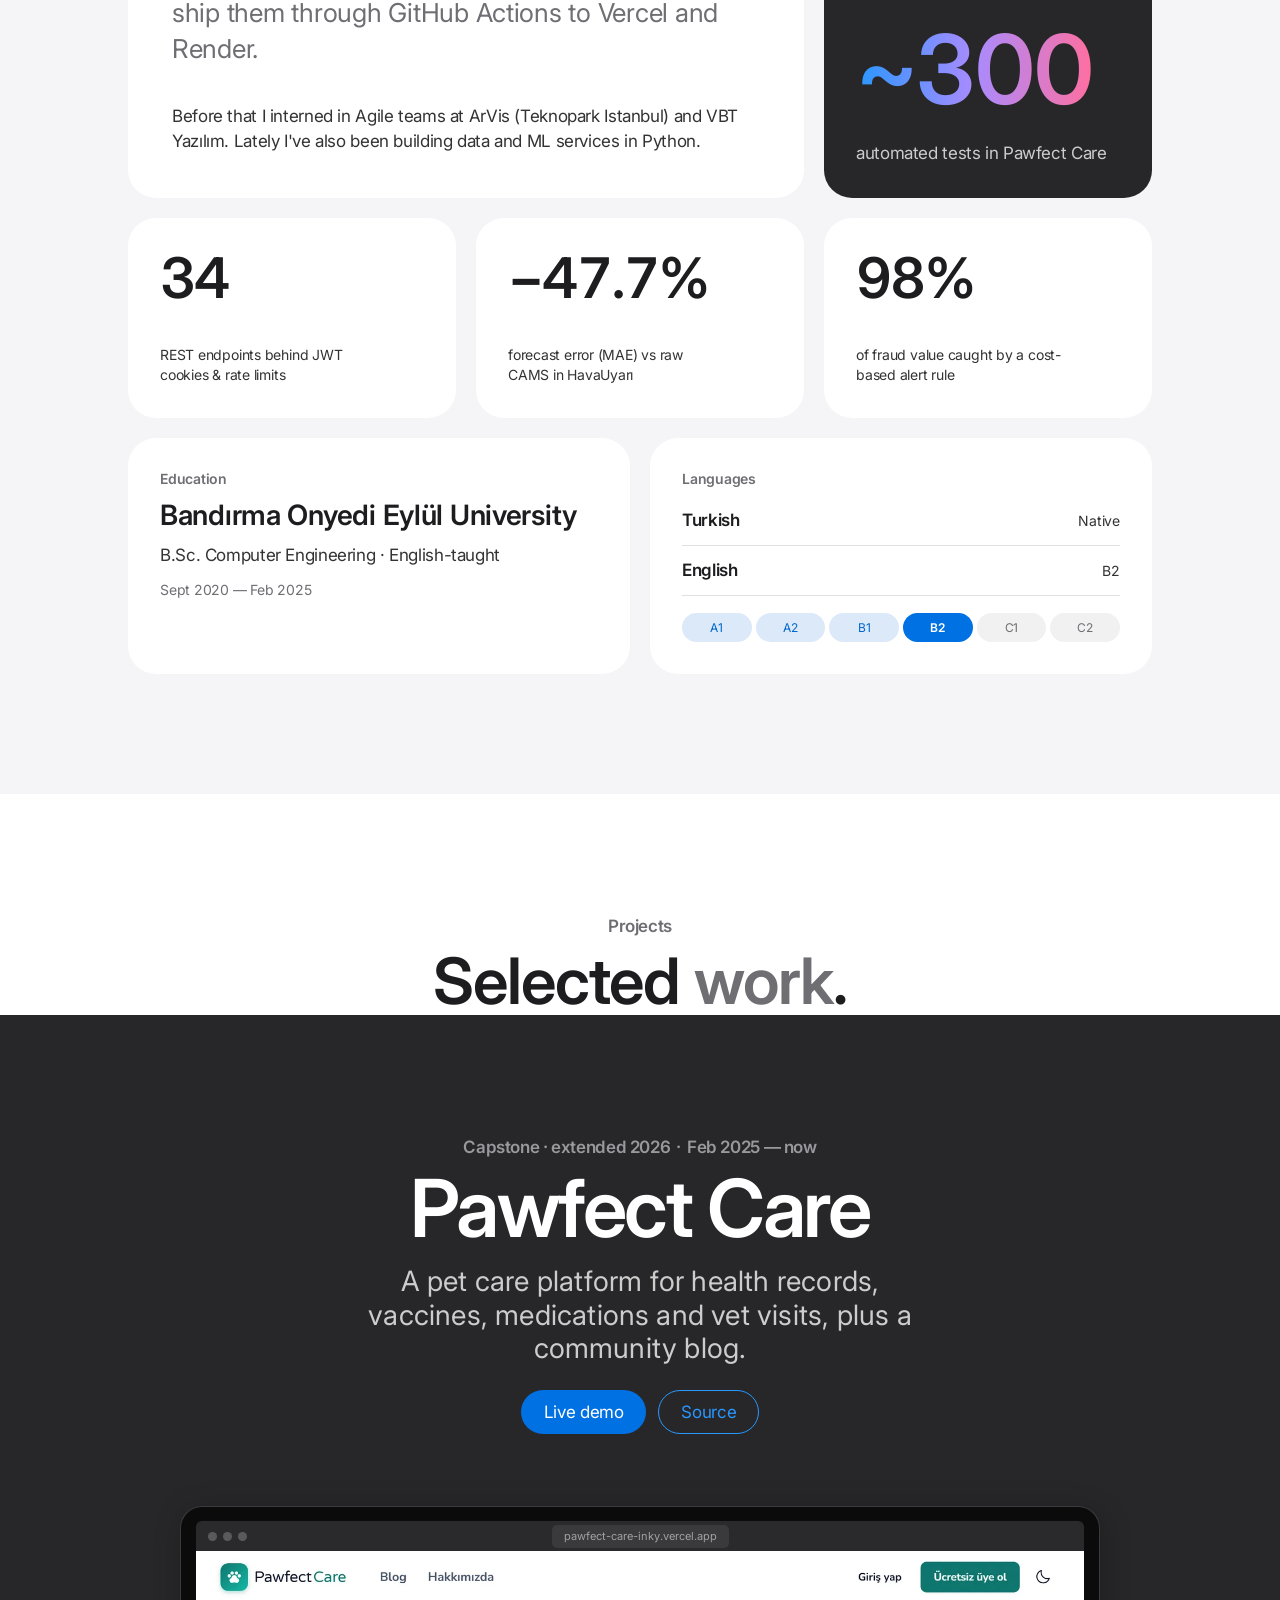
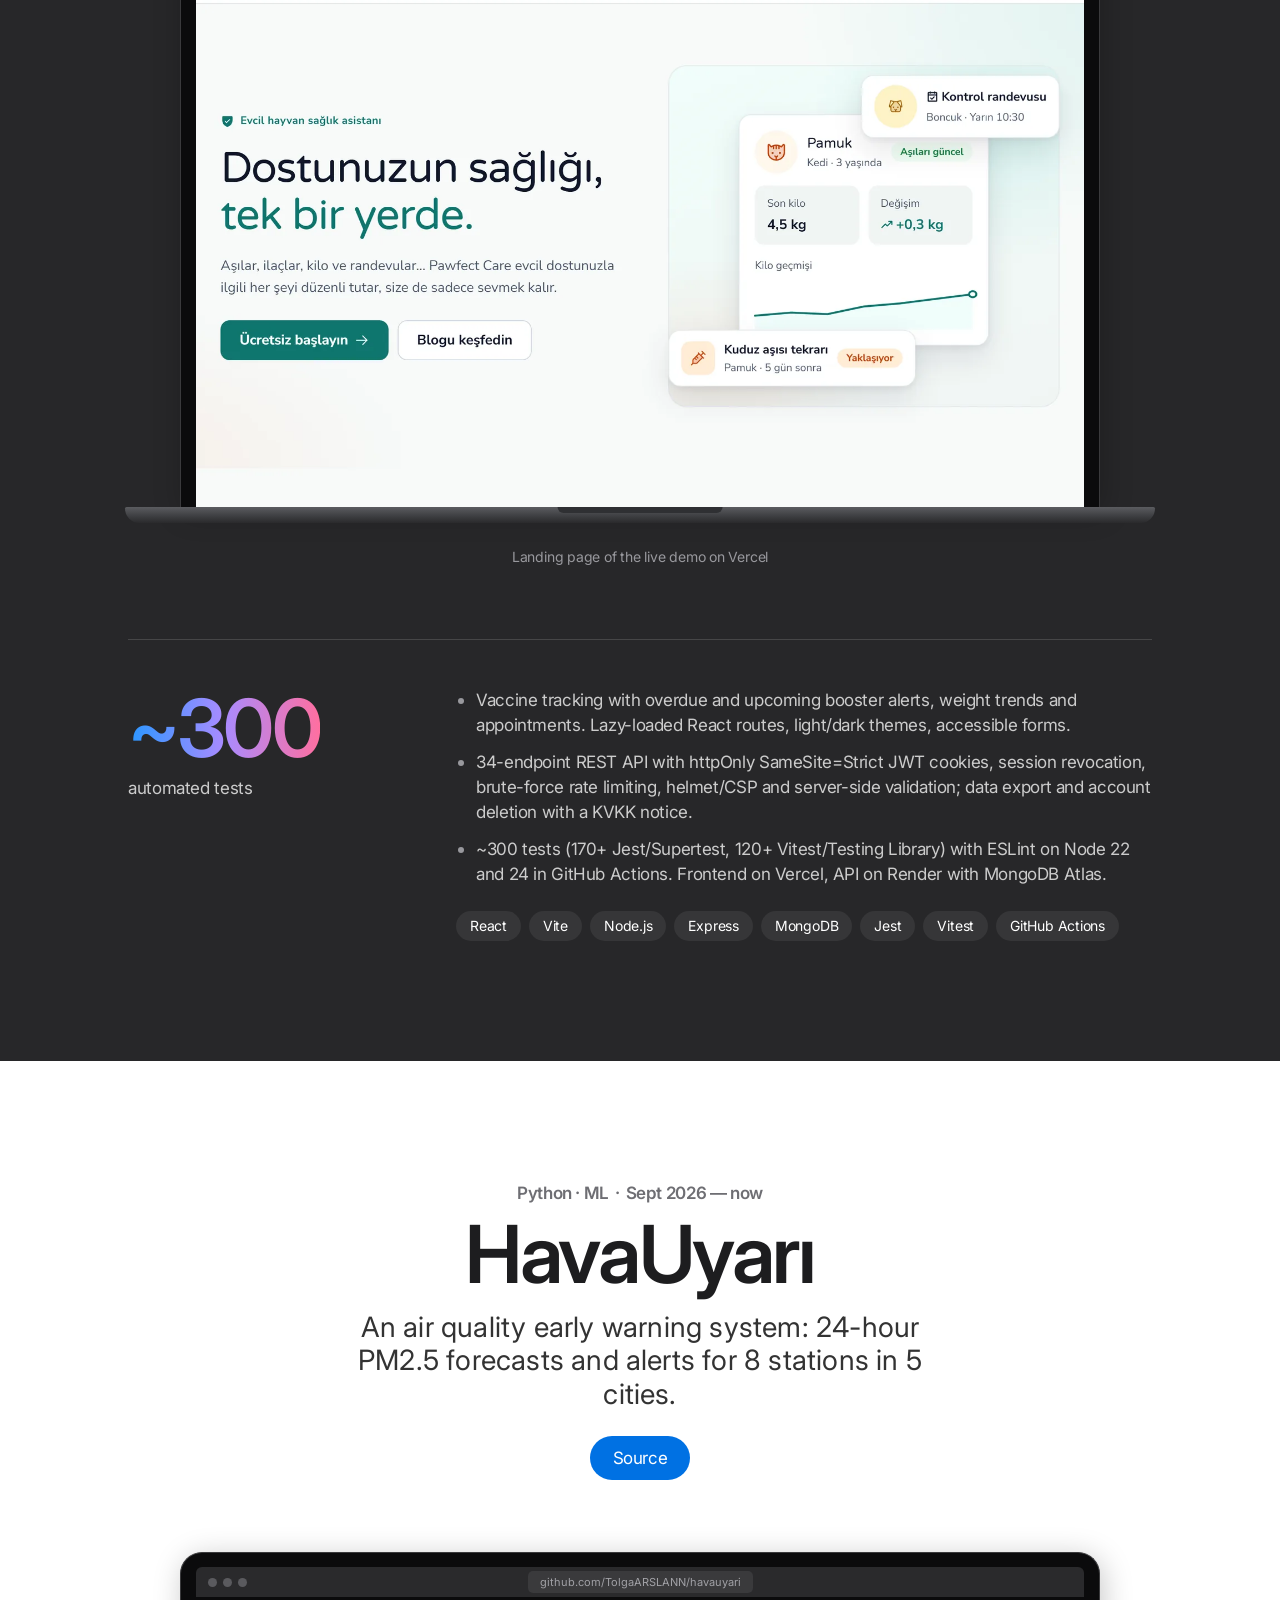
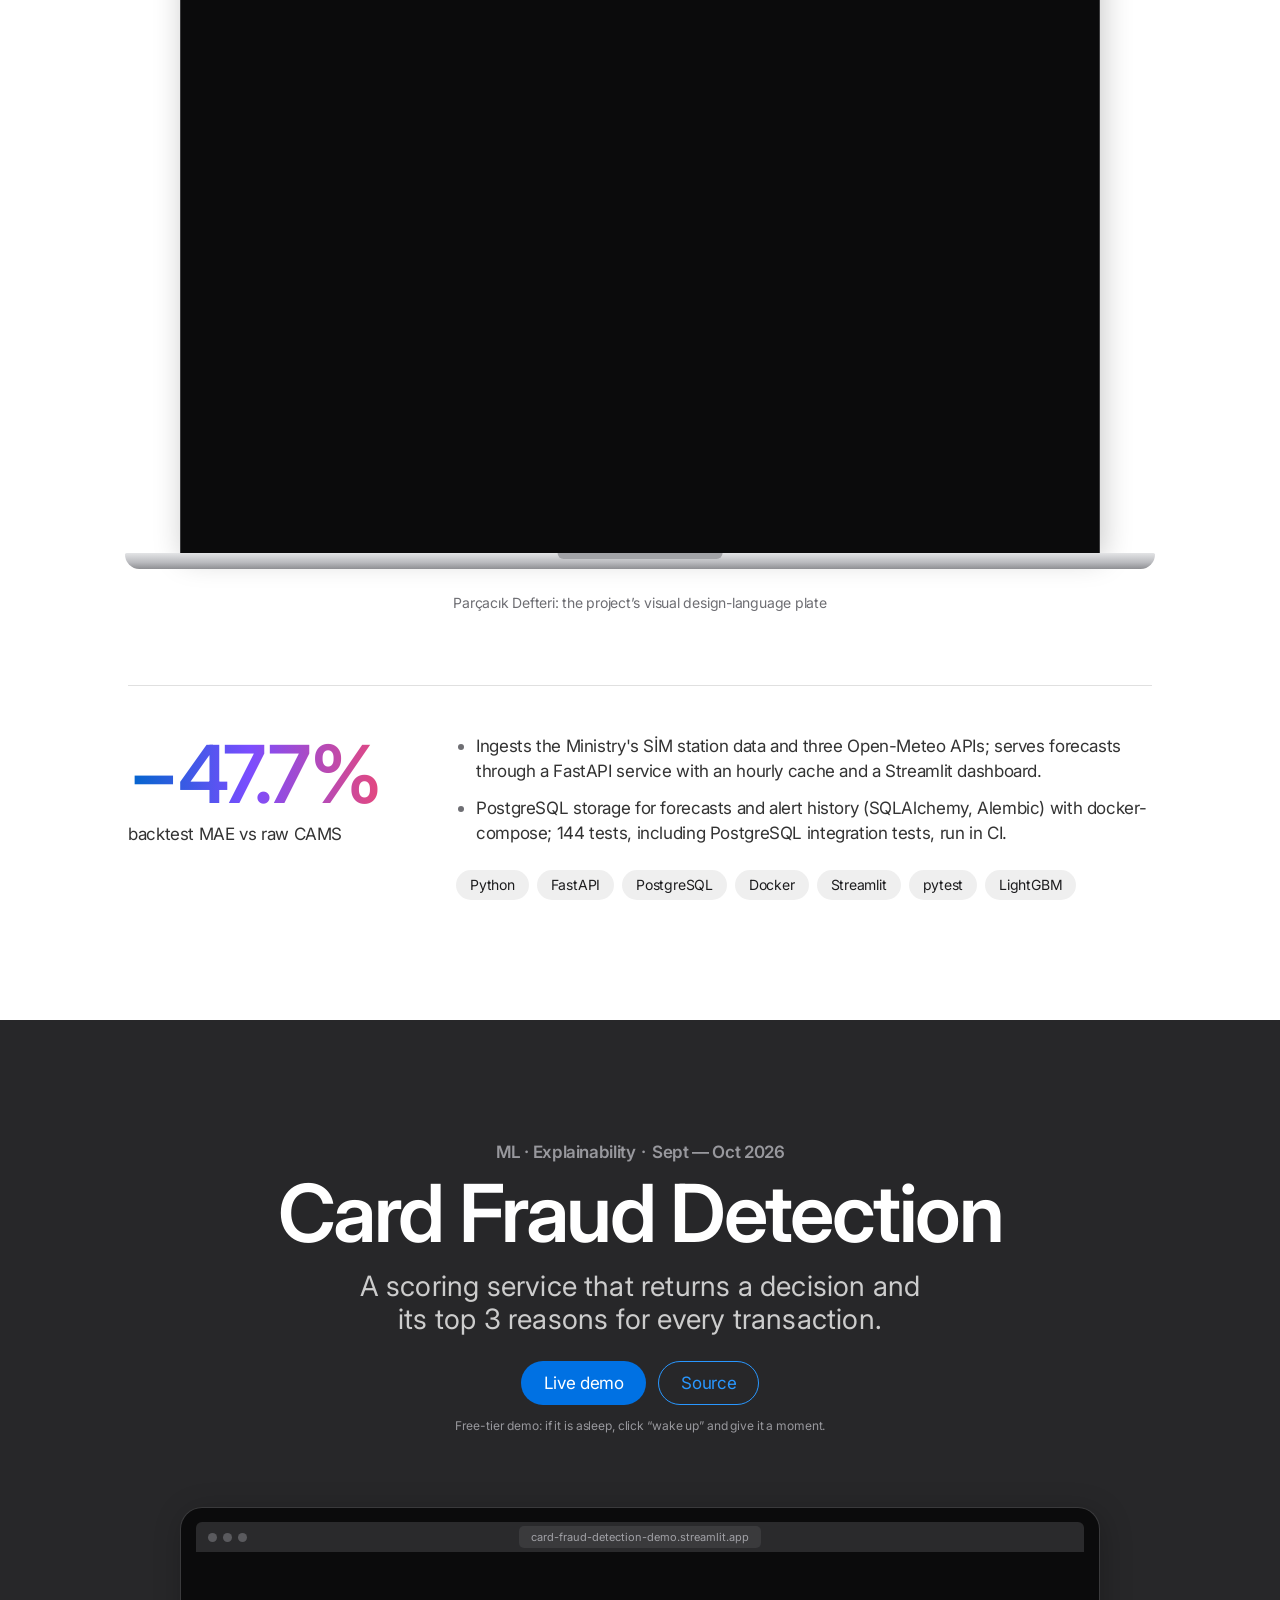
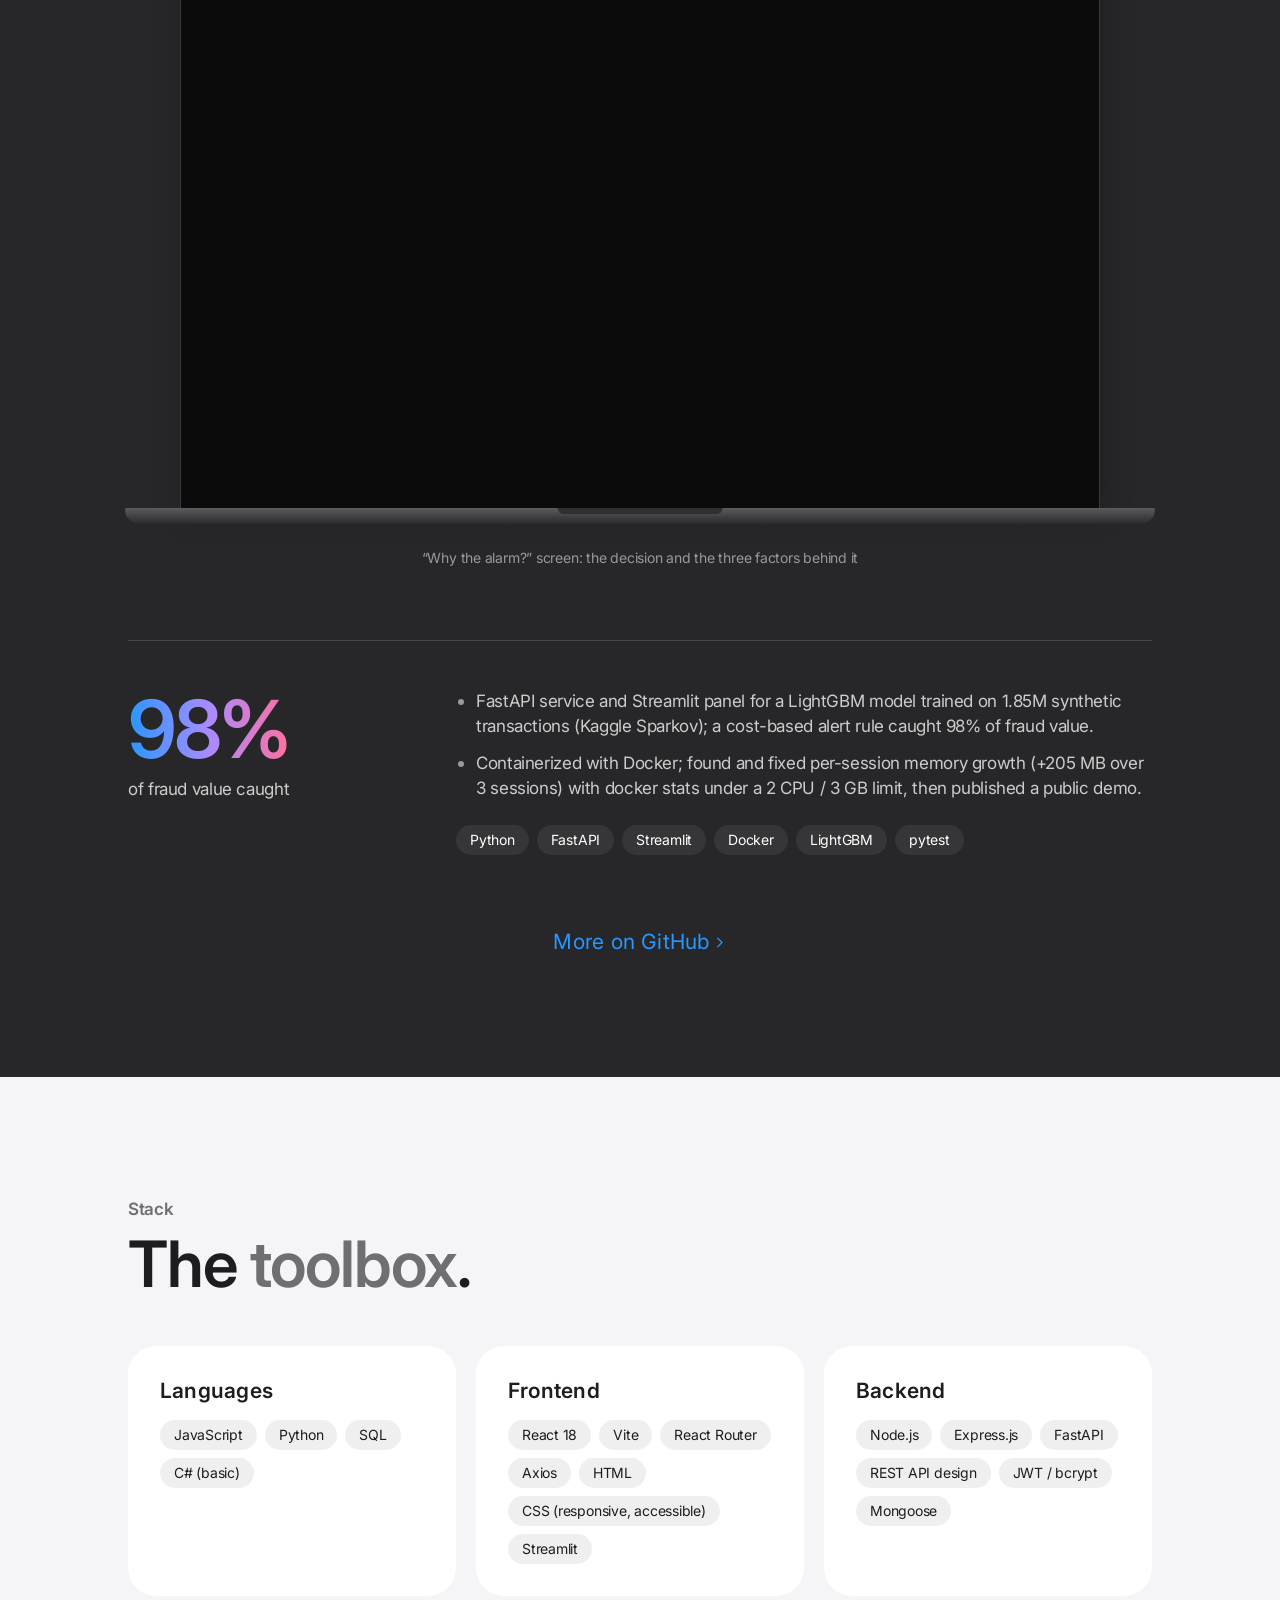
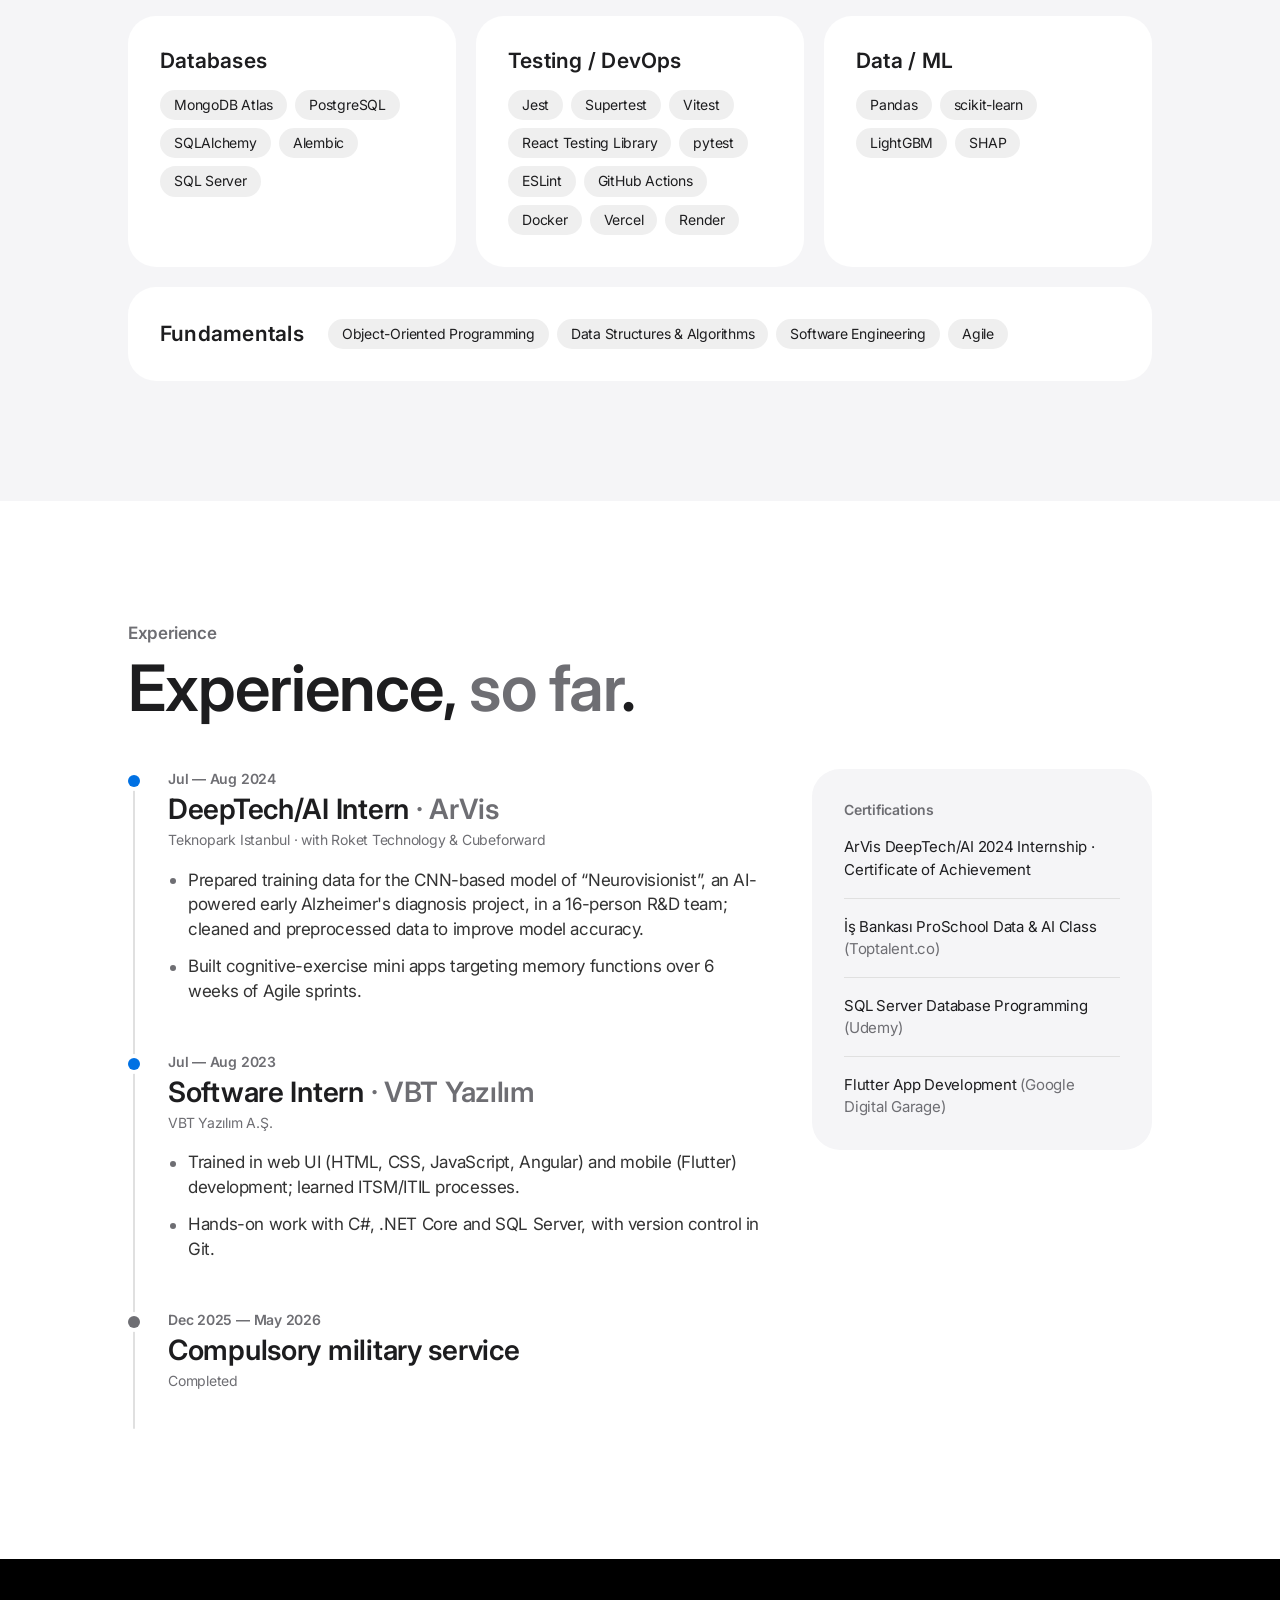
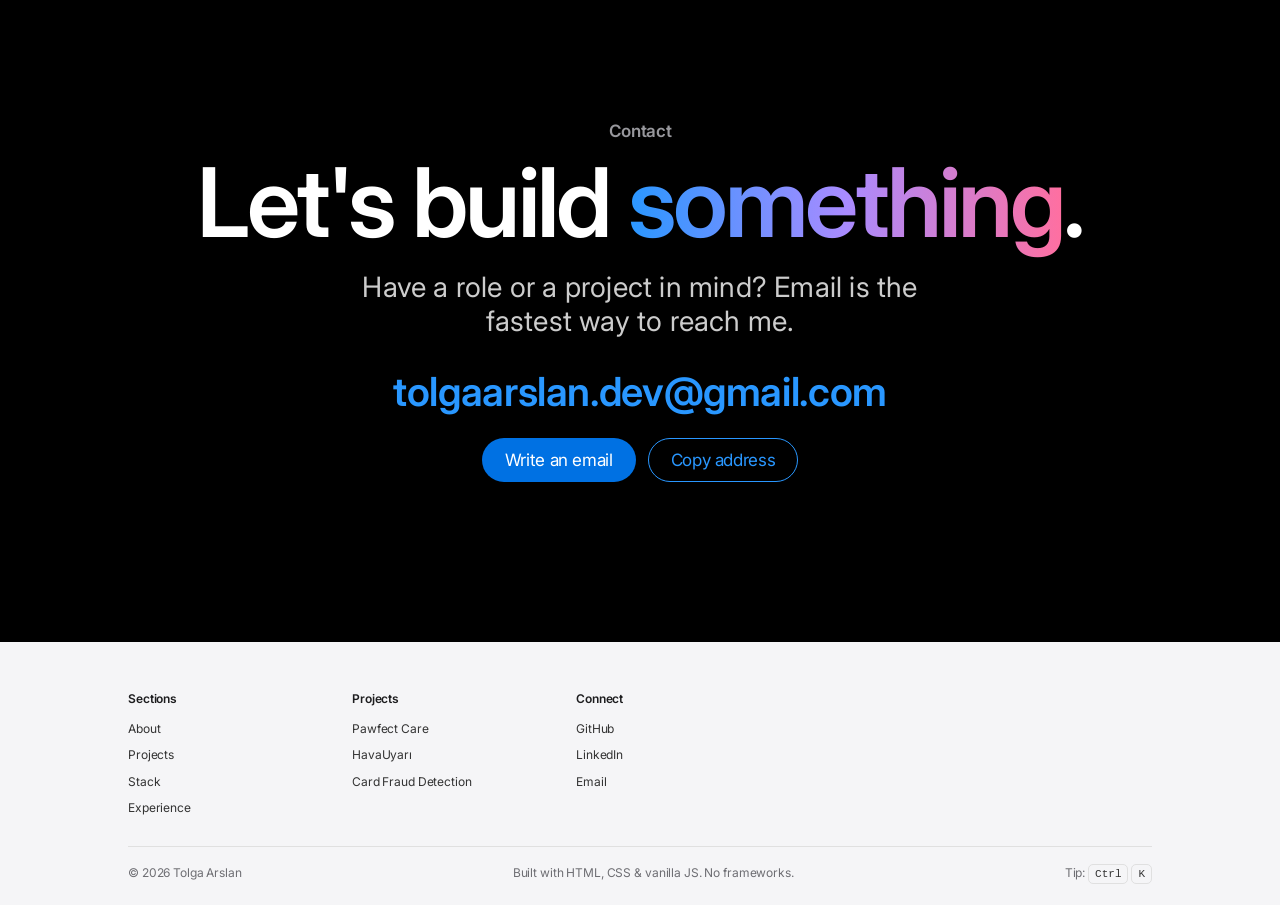
==== commit b65dc8b2: "Redesign the portfolio after DESIGN.md (Apple-inspired) - Full-bleed light/dark tiles, frosted stick" ====
--- a/index.html
+++ b/index.html
@@ -1,12 +1,12 @@
 <!doctype html>
-<html lang="en" data-theme="dark">
+<html lang="en" data-theme="light">
 <head>
   <meta charset="utf-8">
   <meta name="viewport" content="width=device-width, initial-scale=1">
   <title>Tolga Arslan · Full-Stack Developer</title>
   <meta name="description" content="Tolga Arslan, Full-Stack Developer (React, Node.js, Express, Python, FastAPI) based in Istanbul. Projects, experience and contact.">
   <meta name="author" content="Tolga Arslan">
-  <meta name="theme-color" content="#08090b">
+  <meta name="theme-color" content="#000000">
   <link rel="canonical" href="https://tolgaarslann.github.io/">
   <link rel="alternate" hreflang="en" href="https://tolgaarslann.github.io/?lang=en">
   <link rel="alternate" hreflang="tr" href="https://tolgaarslann.github.io/?lang=tr">
@@ -18,7 +18,7 @@
   <meta property="og:site_name" content="Tolga Arslan">
   <meta property="og:locale" content="en_US">
   <meta property="og:locale:alternate" content="tr_TR">
-  <meta property="og:image" content="https://tolgaarslann.github.io/assets/og-image.png">
+  <meta property="og:image" content="https://tolgaarslann.github.io/assets/og-image.png?v=2">
   <meta property="og:image:type" content="image/png">
   <meta property="og:image:width" content="1200">
   <meta property="og:image:height" content="630">
@@ -26,22 +26,24 @@
   <meta name="twitter:card" content="summary_large_image">
   <meta name="twitter:title" content="Tolga Arslan · Full-Stack Developer">
   <meta name="twitter:description" content="React · Node.js · Express · Python · FastAPI. Projects, experience and contact.">
-  <meta name="twitter:image" content="https://tolgaarslann.github.io/assets/og-image.png">
+  <meta name="twitter:image" content="https://tolgaarslann.github.io/assets/og-image.png?v=2">
   <meta name="twitter:image:alt" content="Tolga Arslan, Full-Stack Developer in Istanbul. React, Node.js, Express, Python, FastAPI.">
 
   <link rel="icon" href="favicon.svg" type="image/svg+xml">
   <link rel="preconnect" href="https://fonts.googleapis.com">
   <link rel="preconnect" href="https://fonts.gstatic.com" crossorigin>
-  <link href="https://fonts.googleapis.com/css2?family=Geist:wght@300..800&family=Geist+Mono:wght@400;500&family=Instrument+Serif:ital@0;1&display=swap" rel="stylesheet">
-  <link rel="stylesheet" href="assets/css/style.css?v=20261016b">
+  <link href="https://fonts.googleapis.com/css2?family=Inter:opsz,wght@14..32,300..700&display=swap" rel="stylesheet">
+  <link rel="stylesheet" href="assets/css/style.css?v=20261025d">
 
   <script>
-    // Apply the saved theme before first paint.
+    // Apply the saved theme before first paint; without one, follow the system setting.
     (function () {
-      try {
-        var t = localStorage.getItem('theme');
-        if (t === 'light' || t === 'dark') document.documentElement.setAttribute('data-theme', t);
-      } catch (e) {}
+      var t = null;
+      try { t = localStorage.getItem('theme'); } catch (e) {}
+      if (t !== 'light' && t !== 'dark') {
+        t = window.matchMedia && window.matchMedia('(prefers-color-scheme: dark)').matches ? 'dark' : 'light';
+      }
+      document.documentElement.setAttribute('data-theme', t);
       document.documentElement.classList.add('js');
     })();
   </script>
@@ -62,9 +64,8 @@
 </head>
 <body>
   <a class="skip-link" href="#main" data-i18n="skip">Skip to content</a>
-  <div class="progress" aria-hidden="true"><span id="progress-bar"></span></div>
-  <div class="backdrop" aria-hidden="true"><div class="grid-lines"></div><div class="spotlight"></div><div class="grain"></div></div>
-
+
+  <svg width="0" height="0" style="position:absolute" aria-hidden="true">
   <svg width="0" height="0" style="position:absolute" aria-hidden="true">
     <symbol id="i-github" viewBox="0 0 24 24"><path fill="currentColor" d="M12 .5a11.5 11.5 0 0 0-3.64 22.41c.58.1.79-.25.79-.56v-2c-3.2.7-3.88-1.37-3.88-1.37-.53-1.33-1.28-1.69-1.28-1.69-1.05-.72.08-.7.08-.7 1.16.08 1.77 1.19 1.77 1.19 1.03 1.77 2.7 1.26 3.36.96.1-.75.4-1.26.73-1.55-2.55-.29-5.24-1.28-5.24-5.69 0-1.26.45-2.29 1.19-3.1-.12-.29-.52-1.46.11-3.05 0 0 .97-.31 3.17 1.18a11 11 0 0 1 5.77 0c2.2-1.49 3.17-1.18 3.17-1.18.63 1.59.23 2.76.11 3.05.74.81 1.19 1.84 1.19 3.1 0 4.42-2.7 5.4-5.26 5.68.41.36.78 1.06.78 2.14v3.17c0 .31.21.67.8.56A11.5 11.5 0 0 0 12 .5Z"/></symbol>
     <symbol id="i-linkedin" viewBox="0 0 24 24"><path fill="currentColor" d="M20.45 20.45h-3.56v-5.57c0-1.33-.02-3.04-1.85-3.04-1.86 0-2.14 1.45-2.14 2.94v5.67H9.34V9h3.42v1.56h.05c.48-.9 1.64-1.85 3.37-1.85 3.6 0 4.27 2.37 4.27 5.46v6.28ZM5.34 7.43a2.06 2.06 0 1 1 0-4.13 2.06 2.06 0 0 1 0 4.13ZM7.12 20.45H3.56V9h3.56v11.45ZM22.22 0H1.77C.79 0 0 .77 0 1.73v20.54C0 23.23.79 24 1.77 24h20.45c.98 0 1.78-.77 1.78-1.73V1.73C24 .77 23.2 0 22.22 0Z"/></symbol>
@@ -80,27 +81,25 @@
     <symbol id="i-refresh" viewBox="0 0 24 24"><path fill="none" stroke="currentColor" stroke-width="1.75" stroke-linecap="round" stroke-linejoin="round" d="M20 11a8 8 0 1 0-2.3 5.7M20 4v7h-7"/></symbol>
     <symbol id="i-pin" viewBox="0 0 24 24"><path fill="none" stroke="currentColor" stroke-width="1.75" stroke-linecap="round" stroke-linejoin="round" d="M12 22s7-6.1 7-12a7 7 0 1 0-14 0c0 5.9 7 12 7 12Zm0-9a3 3 0 1 0 0-6 3 3 0 0 0 0 6Z"/></symbol>
   </svg>
-
-  <header class="site-header">
-    <nav class="nav shell" aria-label="Primary" data-i18n-aria="aria.nav">
-      <a class="brand" href="#top" aria-label="Tolga Arslan, home" data-i18n-aria="aria.home">
-        <span class="brand-mark" aria-hidden="true">ta<span>/</span></span>
-      </a>
-      <ul class="nav-links">
-        <li><a href="#about"><span class="nav-idx">01</span><span data-i18n="nav.about">About</span></a></li>
-        <li><a href="#projects"><span class="nav-idx">02</span><span data-i18n="nav.projects">Projects</span></a></li>
-        <li><a href="#skills"><span class="nav-idx">03</span><span data-i18n="nav.skills">Stack</span></a></li>
-        <li><a href="#experience"><span class="nav-idx">04</span><span data-i18n="nav.experience">Experience</span></a></li>
-        <li><a href="#contact"><span class="nav-idx">05</span><span data-i18n="nav.contact">Contact</span></a></li>
+    <symbol id="i-chevron" viewBox="0 0 24 24"><path fill="none" stroke="currentColor" stroke-width="2" stroke-linecap="round" stroke-linejoin="round" d="m9 5 7 7-7 7"/></symbol>
+  </svg>
+
+  <!-- Global nav: thin black bar -->
+  <header class="gnav-bar">
+    <nav class="gnav wrap" aria-label="Site" data-i18n-aria="aria.site">
+      <a class="brand" href="#top" aria-label="Tolga Arslan, home" data-i18n-aria="aria.home">ta<span>/</span></a>
+      <ul class="gnav-links">
+        <li><a href="https://github.com/TolgaARSLANN" target="_blank" rel="noopener">GitHub</a></li>
+        <li><a href="https://linkedin.com/in/tolga-arslan-dev" target="_blank" rel="noopener">LinkedIn</a></li>
+        <li><a href="mailto:tolgaarslan.dev@gmail.com">Email</a></li>
       </ul>
-      <div class="nav-actions">
-        <button class="cmdk-btn" id="cmdk-open" type="button" aria-haspopup="dialog" aria-label="Open command menu" data-i18n-aria="aria.cmdk">
+      <div class="gnav-actions">
+        <button class="gnav-btn" id="cmdk-open" type="button" aria-haspopup="dialog" aria-label="Open command menu" data-i18n-aria="aria.cmdk">
           <svg class="icon" aria-hidden="true"><use href="#i-search"/></svg>
-          <span class="cmdk-label" data-i18n="cmdk.btn">Jump to…</span>
           <kbd class="kbd-hint">Ctrl K</kbd>
         </button>
-        <button class="chip-btn" id="lang-toggle" type="button" aria-label="Türkçe'ye geç"><span class="lang-on">EN</span><span class="lang-sep">/</span><span class="lang-off">TR</span></button>
-        <button class="chip-btn icon-only" id="theme-toggle" type="button" aria-label="Toggle color theme" data-i18n-aria="aria.theme">
+        <button class="gnav-btn" id="lang-toggle" type="button" aria-label="Türkçe'ye geç"><span class="lang-on">EN</span><span class="lang-sep">/</span><span class="lang-off">TR</span></button>
+        <button class="gnav-btn" id="theme-toggle" type="button" aria-label="Toggle color theme" data-i18n-aria="aria.theme">
           <svg class="icon icon-sun" aria-hidden="true"><use href="#i-sun"/></svg>
           <svg class="icon icon-moon" aria-hidden="true"><use href="#i-moon"/></svg>
         </button>
@@ -108,399 +107,389 @@
     </nav>
   </header>
 
+  <!-- Sub-nav: frosted, sticky -->
+  <nav class="subnav" aria-label="Primary" data-i18n-aria="aria.nav">
+    <div class="subnav-inner wrap">
+      <a class="subnav-title" href="#top">Tolga Arslan</a>
+      <ul class="nav-links">
+        <li><a href="#about" data-i18n="nav.about">About</a></li>
+        <li><a href="#projects" data-i18n="nav.projects">Projects</a></li>
+        <li><a href="#skills" data-i18n="nav.skills">Stack</a></li>
+        <li><a href="#experience" data-i18n="nav.experience">Experience</a></li>
+      </ul>
+      <a class="btn btn-primary btn-sm" href="#contact" data-i18n="nav.contact">Contact</a>
+    </div>
+  </nav>
+
   <main id="main">
     <!-- ============ HERO ============ -->
-    <section class="hero shell" id="top">
-      <div class="hero-status mono" data-reveal>
-        <span class="pulse" aria-hidden="true"></span>
-        <span data-i18n="hero.status">Full-Stack Developer</span>
-        <span class="sep" aria-hidden="true">/</span>
-        <span data-i18n="hero.city">Istanbul</span>
-        <time class="clock" id="clock" aria-label="Local time in Istanbul">--:--</time>
-        <span class="tz">UTC+3</span>
-      </div>
-
-      <h1 class="hero-title" aria-label="Tolga Arslan">
-        <span class="line"><span class="line-inner">Tolga</span></span>
-        <span class="line line-2"><span class="line-inner">Arslan<span class="dot">.</span></span></span>
-      </h1>
-
-      <div class="hero-grid">
-        <div class="hero-intro" data-reveal>
-          <p class="hero-lead" data-i18n="hero.lead">Computer engineer building <em>full-stack</em> web apps: React on the front, Node.js or FastAPI on the back. <em>Secured, tested</em> and shipped through CI.</p>
-
-          <p class="terminal-line mono" aria-hidden="true">
-            <span class="prompt">~/tolga</span><span class="dollar">$</span>
-            <span id="typer"></span><span class="caret"></span>
-          </p>
-
-          <div class="hero-cta">
-            <a class="btn btn-accent" href="#projects" data-magnetic>
-              <span data-i18n="hero.cta.projects">Selected work</span>
-              <svg class="icon" aria-hidden="true"><use href="#i-arrow-down"/></svg>
-            </a>
-            <a class="btn btn-line" id="cv-link" href="assets/cv/Tolga_Arslan_CV_EN.pdf" download data-magnetic>
-              <svg class="icon" aria-hidden="true"><use href="#i-download"/></svg>
-              <span data-i18n="hero.cta.cv">Download CV</span>
-            </a>
-          </div>
-        </div>
-
-        <!-- CI pipeline widget: facts from the Pawfect Care project -->
+    <section class="tile tile-light hero" id="top">
+      <div class="wrap center">
+        <p class="eyebrow" data-reveal>
+          <span class="status-dot" aria-hidden="true"></span>
+          <span data-i18n="hero.status">Full-Stack Developer</span>
+          <span aria-hidden="true">·</span>
+          <span data-i18n="hero.city">Istanbul</span>
+          <time class="clock" id="clock" aria-label="Local time in Istanbul">--:--</time>
+        </p>
+        <h1 class="hero-title" data-reveal>Tolga Arslan.</h1>
+        <p class="hero-tagline gradient-text" data-reveal data-i18n="hero.tagline">Built. Tested. Shipped.</p>
+        <p class="hero-lead" data-reveal data-i18n="hero.lead">Computer engineer building <em>full-stack</em> web apps: React on the front, Node.js or FastAPI on the back. <em>Secured, tested</em> and shipped through CI.</p>
+        <div class="cta-row" data-reveal>
+          <a class="btn btn-primary" href="#projects" data-i18n="hero.cta.projects">Selected work</a>
+          <a class="btn btn-secondary" id="cv-link" href="assets/cv/Tolga_Arslan_CV_EN.pdf" download><span data-i18n="hero.cta.cv">Download CV</span></a>
+        </div>
+
+        <!-- CI pipeline widget, presented as a macOS window: facts from the Pawfect Care project -->
         <figure class="pipeline" id="pipeline" data-reveal aria-labelledby="pipe-cap">
           <div class="pipe-head">
-            <div class="pipe-title mono">
+            <span class="traffic" aria-hidden="true"><i></i><i></i><i></i></span>
+            <div class="pipe-title">
               <svg class="icon" aria-hidden="true"><use href="#i-github"/></svg>
               <span>PetCareApp</span><span class="muted">/ main</span>
             </div>
-            <button class="pipe-rerun mono" id="pipe-rerun" type="button">
+            <button class="pipe-rerun" id="pipe-rerun" type="button">
               <svg class="icon" aria-hidden="true"><use href="#i-refresh"/></svg><span data-i18n="pipe.rerun">Re-run</span>
             </button>
           </div>
-          <ol class="pipe-steps mono">
+          <ol class="pipe-steps">
             <li class="step" data-ms="700"><span class="state" aria-hidden="true"></span><span class="name">lint</span><span class="meta">ESLint</span></li>
             <li class="step" data-ms="1300"><span class="state" aria-hidden="true"></span><span class="name">test:api</span><span class="meta">170+ Jest · Supertest</span></li>
             <li class="step" data-ms="1100"><span class="state" aria-hidden="true"></span><span class="name">test:ui</span><span class="meta">120+ Vitest · RTL</span></li>
             <li class="step" data-ms="600"><span class="state" aria-hidden="true"></span><span class="name">matrix</span><span class="meta">Node 22 · 24</span></li>
             <li class="step" data-ms="900"><span class="state" aria-hidden="true"></span><span class="name">build</span><span class="meta">Vite</span></li>
           </ol>
-          <figcaption class="pipe-foot mono" id="pipe-cap">
+          <figcaption class="pipe-foot" id="pipe-cap">
             <span class="pipe-result" id="pipe-result" data-i18n="pipe.running">Running checks…</span>
             <span class="muted">GitHub Actions</span>
           </figcaption>
         </figure>
       </div>
-
-      <a class="scroll-cue mono" href="#about" aria-label="Scroll to About" data-i18n-aria="aria.scroll">
-        <span data-i18n="hero.scroll">scroll</span><span class="scroll-line" aria-hidden="true"></span>
-      </a>
     </section>
 
-    <!-- ============ MARQUEE ============ -->
-    <div class="marquee" aria-label="Tech stack" data-i18n-aria="aria.stack">
-      <div class="marquee-track mono">
-        <ul>
-          <li>React</li><li>Node.js</li><li>Express</li><li>FastAPI</li><li>Python</li><li>MongoDB</li><li>PostgreSQL</li><li>Docker</li><li>GitHub Actions</li><li>Jest</li><li>Vitest</li><li>pytest</li><li>LightGBM</li><li>Vercel</li><li>Render</li>
-        </ul>
-        <ul aria-hidden="true">
-          <li>React</li><li>Node.js</li><li>Express</li><li>FastAPI</li><li>Python</li><li>MongoDB</li><li>PostgreSQL</li><li>Docker</li><li>GitHub Actions</li><li>Jest</li><li>Vitest</li><li>pytest</li><li>LightGBM</li><li>Vercel</li><li>Render</li>
-        </ul>
-      </div>
-    </div>
-
-    <!-- ============ ABOUT (bento) ============ -->
-    <section class="section shell" id="about" aria-labelledby="about-title">
-      <header class="sec-head" data-reveal>
-        <p class="sec-idx mono">01 — <span data-i18n="nav.about">About</span></p>
-        <h2 id="about-title" data-i18n="about.title">Engineer by training, <em>builder</em> by habit.</h2>
+    <!-- ============ ABOUT: highlights bento ============ -->
+    <section class="tile tile-parchment" id="about" aria-labelledby="about-title">
+      <div class="wrap">
+        <header class="sec-head" data-reveal>
+          <p class="eyebrow" data-i18n="nav.about">About</p>
+          <h2 id="about-title" data-i18n="about.title">Engineer by training, <em>builder</em> by habit.</h2>
+        </header>
+
+        <div class="bento">
+          <article class="card card-intro" data-reveal>
+            <p class="lead-airy" data-i18n="about.p1">I'm a Computer Engineering graduate from an <em>English-taught</em> program. I develop React frontends and Node.js/Express or FastAPI backends, secure them with cookie-based sessions, rate limiting and validation, cover them with automated tests and ship them through GitHub Actions to Vercel and Render.</p>
+            <p class="body-muted" data-i18n="about.p2">Before that I interned in Agile teams at ArVis (Teknopark Istanbul) and VBT Yazılım. Lately I've also been building data and ML services in Python.</p>
+          </article>
+
+          <article class="card card-dark stat stat-hero" data-reveal>
+            <p class="stat-num gradient-text"><span data-count="300" data-fmt-en="~{n}" data-fmt-tr="~{n}">~300</span></p>
+            <p class="stat-label" data-i18n="stat.tests">automated tests in Pawfect Care</p>
+          </article>
+          <article class="card stat" data-reveal>
+            <p class="stat-num"><span data-count="34" data-fmt-en="{n}" data-fmt-tr="{n}">34</span></p>
+            <p class="stat-label" data-i18n="stat.endpoints">REST endpoints behind JWT cookies &amp; rate limits</p>
+          </article>
+          <article class="card stat" data-reveal>
+            <p class="stat-num"><span data-count="47.7" data-decimals="1" data-fmt-en="−{n}%" data-fmt-tr="−%{n}">−47.7%</span></p>
+            <p class="stat-label" data-i18n="stat.mae">forecast error (MAE) vs raw CAMS in HavaUyarı</p>
+          </article>
+          <article class="card stat" data-reveal>
+            <p class="stat-num"><span data-count="98" data-fmt-en="{n}%" data-fmt-tr="%{n}">98%</span></p>
+            <p class="stat-label" data-i18n="stat.fraud">of fraud value caught by a cost-based alert rule</p>
+          </article>
+
+          <article class="card card-edu" data-reveal>
+            <p class="card-label" data-i18n="edu.label">Education</p>
+            <h3 class="card-title" data-i18n="edu.school">Bandırma Onyedi Eylül University</h3>
+            <p class="body-muted" data-i18n="edu.degree">B.Sc. Computer Engineering · English-taught</p>
+            <p class="caption muted" data-i18n="edu.date">Sept 2020 — Feb 2025</p>
+          </article>
+          <article class="card card-lang" data-reveal>
+            <p class="card-label" data-i18n="lang.label">Languages</p>
+            <div class="lang-row">
+              <span class="lang-name" data-i18n="lang.tr">Turkish</span>
+              <span class="lang-level" data-i18n="lang.native">Native</span>
+            </div>
+            <div class="lang-row">
+              <span class="lang-name" data-i18n="lang.en">English</span>
+              <span class="lang-level">B2</span>
+            </div>
+            <ol class="cefr" aria-label="CEFR level B2" data-i18n-aria="aria.cefr">
+              <li class="on">A1</li><li class="on">A2</li><li class="on">B1</li><li class="on cur">B2</li><li>C1</li><li>C2</li>
+            </ol>
+          </article>
+        </div>
+      </div>
+    </section>
+
+    <!-- ============ PROJECTS ============ -->
+    <section id="projects" aria-labelledby="projects-title">
+      <header class="tile tile-light tile-head">
+        <div class="wrap center" data-reveal>
+          <p class="eyebrow" data-i18n="nav.projects">Projects</p>
+          <h2 id="projects-title" data-i18n="projects.title">Selected <em>work</em>.</h2>
+        </div>
       </header>
 
-      <div class="bento">
-        <article class="tile tile-summary" data-reveal data-spot>
-          <p class="tile-label mono" data-i18n="about.label">profile.md</p>
-          <p class="summary" data-i18n="about.p1">I'm a Computer Engineering graduate from an <em>English-taught</em> program. I develop React frontends and Node.js/Express or FastAPI backends, secure them with cookie-based sessions, rate limiting and validation, cover them with automated tests and ship them through GitHub Actions to Vercel and Render.</p>
-          <p class="summary-2" data-i18n="about.p2">Before that I interned in Agile teams at ArVis (Teknopark Istanbul) and VBT Yazılım. Lately I've also been building data and ML services in Python.</p>
-        </article>
-
-        <article class="tile tile-stat" data-reveal data-spot>
-          <p class="stat-num"><span data-count="300" data-fmt-en="~{n}" data-fmt-tr="~{n}">~300</span></p>
-          <p class="stat-label" data-i18n="stat.tests">automated tests in Pawfect Care</p>
-        </article>
-        <article class="tile tile-stat" data-reveal data-spot>
-          <p class="stat-num"><span data-count="46" data-fmt-en="{n}" data-fmt-tr="{n}">46</span></p>
-          <p class="stat-label" data-i18n="stat.endpoints">REST endpoints behind JWT cookies &amp; rate limits</p>
-        </article>
-        <article class="tile tile-stat" data-reveal data-spot>
-          <p class="stat-num"><span data-count="47.7" data-decimals="1" data-fmt-en="−{n}%" data-fmt-tr="−%{n}">−47.7%</span></p>
-          <p class="stat-label" data-i18n="stat.mae">forecast error (MAE) vs raw CAMS in HavaUyarı</p>
-        </article>
-        <article class="tile tile-stat" data-reveal data-spot>
-          <p class="stat-num"><span data-count="98" data-fmt-en="{n}%" data-fmt-tr="%{n}">98%</span></p>
-          <p class="stat-label" data-i18n="stat.fraud">of fraud value caught by a cost-based alert rule</p>
-        </article>
-
-        <article class="tile tile-edu" data-reveal data-spot>
-          <p class="tile-label mono" data-i18n="edu.label">education</p>
-          <h3 data-i18n="edu.school">Bandırma Onyedi Eylül University</h3>
-          <p class="muted" data-i18n="edu.degree">B.Sc. Computer Engineering · English-taught</p>
-          <p class="tile-date mono" data-i18n="edu.date">Sept 2020 — Feb 2025</p>
-        </article>
-
-        <article class="tile tile-lang" data-reveal data-spot>
-          <p class="tile-label mono" data-i18n="lang.label">languages</p>
-          <div class="lang-row">
-            <span class="lang-name" data-i18n="lang.tr">Turkish</span>
-            <span class="lang-level mono" data-i18n="lang.native">Native</span>
-          </div>
-          <div class="lang-row">
-            <span class="lang-name" data-i18n="lang.en">English</span>
-            <span class="lang-level mono">B2</span>
-          </div>
-          <ol class="cefr mono" aria-label="CEFR level B2" data-i18n-aria="aria.cefr">
-            <li class="on">A1</li><li class="on">A2</li><li class="on">B1</li><li class="on cur">B2</li><li>C1</li><li>C2</li>
-          </ol>
-        </article>
-      </div>
-    </section>
-
-    <!-- ============ PROJECTS ============ -->
-    <section class="section shell" id="projects" aria-labelledby="projects-title">
-      <header class="sec-head" data-reveal>
-        <p class="sec-idx mono">02 — <span data-i18n="nav.projects">Projects</span></p>
-        <h2 id="projects-title" data-i18n="projects.title">Selected <em>work</em>.</h2>
-      </header>
-
-      <div class="projects">
-        <!-- Pawfect Care -->
-        <article class="project" data-reveal data-spot>
-          <div class="proj-meta mono">
-            <span class="proj-idx">01</span>
-            <span data-i18n="p1.date">Feb 2025 — now</span>
-            <span class="proj-kind" data-i18n="p1.kind">Capstone · extended 2026</span>
-          </div>
-          <div class="proj-body">
+      <!-- Pawfect Care -->
+      <article class="tile tile-dark project">
+        <div class="wrap">
+          <div class="proj-head center" data-reveal>
+            <p class="eyebrow"><span data-i18n="p1.kind">Capstone · extended 2026</span> · <span data-i18n="p1.date">Feb 2025 — now</span></p>
             <h3 class="proj-title">Pawfect Care</h3>
             <p class="proj-sub" data-i18n="p1.sub">A pet care platform for health records, vaccines, medications and vet visits, plus a community blog.</p>
+            <div class="cta-row">
+              <a class="btn btn-primary" href="https://pawfect-care-inky.vercel.app" target="_blank" rel="noopener"><span data-i18n="link.demo">Live demo</span></a>
+              <a class="btn btn-secondary" href="https://github.com/TolgaARSLANN/PetCareApp" target="_blank" rel="noopener"><span data-i18n="link.code">Source</span></a>
+            </div>
+          </div>
+          <figure class="device">
+            <a class="device-screen" href="https://pawfect-care-inky.vercel.app" target="_blank" rel="noopener">
+              <span class="frame-bar" aria-hidden="true"><span class="frame-dots"><i></i><i></i><i></i></span><span class="frame-url">pawfect-care-inky.vercel.app</span></span>
+              <img src="assets/img/projects/pawfect-800.webp" srcset="assets/img/projects/pawfect-800.webp 800w, assets/img/projects/pawfect-1600.webp 1600w" sizes="(max-width: 1068px) calc(100vw - 64px), 920px" width="1600" height="1000" loading="lazy" decoding="async" alt="Pawfect Care landing page: a pet profile card with weight history, an upcoming rabies booster and a check-up appointment." data-i18n-alt="p1.alt">
+            </a>
+            <span class="device-base" aria-hidden="true"></span>
+            <figcaption data-i18n="p1.cap">Landing page of the live demo on Vercel</figcaption>
+          </figure>
+          <div class="specs" data-reveal>
+            <div class="spec-num" aria-label="Key numbers" data-i18n-aria="aria.numbers">
+              <p class="ro-big gradient-text">~300</p>
+              <p class="ro-cap" data-i18n="p1.ro">automated tests</p>
+            </div>
             <ul class="proj-points">
               <li data-i18n="p1.b1">Vaccine tracking with overdue and upcoming booster alerts, weight trends and appointments. Lazy-loaded React routes, light/dark themes, accessible forms.</li>
-              <li data-i18n="p1.b2">46-endpoint REST API with httpOnly SameSite=Strict JWT cookies, session revocation, brute-force rate limiting, helmet/CSP and server-side validation; data export and account deletion with a KVKK notice.</li>
+              <li data-i18n="p1.b2">34-endpoint REST API with httpOnly SameSite=Strict JWT cookies, session revocation, brute-force rate limiting, helmet/CSP and server-side validation; data export and account deletion with a KVKK notice.</li>
               <li data-i18n="p1.b3">~300 tests (170+ Jest/Supertest, 120+ Vitest/Testing Library) with ESLint on Node 22 and 24 in GitHub Actions. Frontend on Vercel, API on Render with MongoDB Atlas.</li>
             </ul>
-            <ul class="tags mono" aria-label="Tech stack" data-i18n-aria="aria.stack">
+            <ul class="tags" aria-label="Tech stack" data-i18n-aria="aria.stack">
               <li>React</li><li>Vite</li><li>Node.js</li><li>Express</li><li>MongoDB</li><li>Jest</li><li>Vitest</li><li>GitHub Actions</li>
             </ul>
-            <div class="proj-links">
-              <a class="link-pill accent" href="https://pawfect-care-inky.vercel.app" target="_blank" rel="noopener"><span data-i18n="link.demo">Live demo</span><svg class="icon" aria-hidden="true"><use href="#i-arrow-up-right"/></svg></a>
-              <a class="link-pill" href="https://github.com/TolgaARSLANN/PetCareApp" target="_blank" rel="noopener"><svg class="icon" aria-hidden="true"><use href="#i-github"/></svg><span data-i18n="link.code">Source</span></a>
-            </div>
-          </div>
-          <aside class="readout mono" aria-label="Key numbers" data-i18n-aria="aria.numbers">
-            <p class="ro-big">~300</p>
-            <p class="ro-cap" data-i18n="p1.ro">automated tests</p>
-            <div class="ro-term">
-              <p><span class="c-dim">$</span> npm test</p>
-              <p><span class="c-ok">✓</span> api&nbsp;&nbsp;&nbsp;170+ <span class="c-dim">jest</span></p>
-              <p><span class="c-ok">✓</span> ui&nbsp;&nbsp;&nbsp;&nbsp;120+ <span class="c-dim">vitest</span></p>
-              <p><span class="c-ok">✓</span> node&nbsp;&nbsp;22 · 24</p>
-              <p><span class="c-acc">→</span> vercel + render</p>
-            </div>
-          </aside>
-          <figure class="proj-media">
-            <a class="frame" href="https://pawfect-care-inky.vercel.app" target="_blank" rel="noopener">
-              <span class="frame-bar mono" aria-hidden="true"><span class="frame-dots"><i></i><i></i><i></i></span><span class="frame-url">pawfect-care-inky.vercel.app</span></span>
-              <span class="shot"><img src="assets/img/projects/pawfect-800.webp" srcset="assets/img/projects/pawfect-800.webp 800w, assets/img/projects/pawfect-1600.webp 1600w" sizes="(max-width: 760px) calc(100vw - 32px), (max-width: 1100px) 90vw, 1040px" width="1600" height="1000" loading="lazy" decoding="async" alt="Pawfect Care landing page: a pet profile card with weight history, an upcoming rabies booster and a check-up appointment." data-i18n-alt="p1.alt"></span>
-            </a>
-            <figcaption class="mono" data-i18n="p1.cap">Landing page of the live demo on Vercel</figcaption>
-          </figure>
-        </article>
-
-        <!-- HavaUyarı -->
-        <article class="project" data-reveal data-spot>
-          <div class="proj-meta mono">
-            <span class="proj-idx">02</span>
-            <span data-i18n="p2.date">Sept 2026 — now</span>
-            <span class="proj-kind" data-i18n="p2.kind">Python · ML</span>
-          </div>
-          <div class="proj-body">
+          </div>
+        </div>
+      </article>
+
+      <!-- HavaUyarı -->
+      <article class="tile tile-light project">
+        <div class="wrap">
+          <div class="proj-head center" data-reveal>
+            <p class="eyebrow"><span data-i18n="p2.kind">Python · ML</span> · <span data-i18n="p2.date">Sept 2026 — now</span></p>
             <h3 class="proj-title">HavaUyarı</h3>
             <p class="proj-sub" data-i18n="p2.sub">An air quality early warning system: 24-hour PM2.5 forecasts and alerts for 8 stations in 5 cities.</p>
+            <div class="cta-row">
+              <a class="btn btn-primary" href="https://github.com/TolgaARSLANN/havauyari" target="_blank" rel="noopener"><span data-i18n="link.code">Source</span></a>
+            </div>
+          </div>
+          <figure class="device">
+            <a class="device-screen" href="https://github.com/TolgaARSLANN/havauyari/blob/main/docs/tasarim/parcacik-defteri.png" target="_blank" rel="noopener">
+              <span class="frame-bar" aria-hidden="true"><span class="frame-dots"><i></i><i></i><i></i></span><span class="frame-url">github.com/TolgaARSLANN/havauyari</span></span>
+              <img src="assets/img/projects/havauyari-800.webp" srcset="assets/img/projects/havauyari-800.webp 800w, assets/img/projects/havauyari-1600.webp 1600w" sizes="(max-width: 1068px) calc(100vw - 64px), 920px" width="1600" height="1000" loading="lazy" decoding="async" alt="Parçacık Defteri plate: PM2.5 values drawn as dot bands for each station against a 35.5 µg/m³ limit line." data-i18n-alt="p2.alt">
+            </a>
+            <span class="device-base" aria-hidden="true"></span>
+            <figcaption data-i18n="p2.cap">Parçacık Defteri: the project’s visual design-language plate</figcaption>
+          </figure>
+          <div class="specs" data-reveal>
+            <div class="spec-num" aria-label="Key numbers" data-i18n-aria="aria.numbers">
+              <p class="ro-big gradient-text" data-i18n="p2.ro.v">−47.7%</p>
+              <p class="ro-cap" data-i18n="p2.ro">backtest MAE vs raw CAMS</p>
+            </div>
             <ul class="proj-points">
               <li data-i18n="p2.b1">Ingests the Ministry's SİM station data and three Open-Meteo APIs; serves forecasts through a FastAPI service with an hourly cache and a Streamlit dashboard.</li>
-              <li data-i18n="p2.b2">PostgreSQL storage for forecasts and alert history (SQLAlchemy, Alembic) with docker-compose; 152 tests, including PostgreSQL integration tests, run in CI.</li>
-            </ul>
-            <ul class="tags mono" aria-label="Tech stack" data-i18n-aria="aria.stack">
+              <li data-i18n="p2.b2">PostgreSQL storage for forecasts and alert history (SQLAlchemy, Alembic) with docker-compose; 144 tests, including PostgreSQL integration tests, run in CI.</li>
+            </ul>
+            <ul class="tags" aria-label="Tech stack" data-i18n-aria="aria.stack">
               <li>Python</li><li>FastAPI</li><li>PostgreSQL</li><li>Docker</li><li>Streamlit</li><li>pytest</li><li>LightGBM</li>
             </ul>
-            <div class="proj-links">
-              <a class="link-pill" href="https://github.com/TolgaARSLANN/havauyari" target="_blank" rel="noopener"><svg class="icon" aria-hidden="true"><use href="#i-github"/></svg><span data-i18n="link.code">Source</span></a>
-            </div>
-          </div>
-          <aside class="readout mono" aria-label="Key numbers" data-i18n-aria="aria.numbers">
-            <p class="ro-big" data-i18n="p2.ro.v">−47.7%</p>
-            <p class="ro-cap" data-i18n="p2.ro">backtest MAE vs raw CAMS</p>
-            <div class="ro-term">
-              <p><span class="c-dim">$</span> pytest -q</p>
-              <p><span class="c-ok">✓</span> 152 passed</p>
-              <p><span class="c-dim">stations</span> 8 <span class="c-dim">· cities</span> 5</p>
-              <p><span class="c-dim">horizon</span> 24h PM2.5</p>
-              <p><span class="c-acc">→</span> fastapi + streamlit</p>
-            </div>
-          </aside>
-          <figure class="proj-media">
-            <a class="frame" href="https://github.com/TolgaARSLANN/havauyari/blob/main/docs/tasarim/parcacik-defteri.png" target="_blank" rel="noopener">
-              <span class="frame-bar mono" aria-hidden="true"><span class="frame-dots"><i></i><i></i><i></i></span><span class="frame-url">github.com/TolgaARSLANN/havauyari</span></span>
-              <span class="shot"><img src="assets/img/projects/havauyari-800.webp" srcset="assets/img/projects/havauyari-800.webp 800w, assets/img/projects/havauyari-1600.webp 1600w" sizes="(max-width: 760px) calc(100vw - 32px), (max-width: 1100px) 90vw, 1040px" width="1600" height="1000" loading="lazy" decoding="async" alt="Parçacık Defteri plate: PM2.5 values drawn as dot bands for each station against a 35.5 µg/m³ limit line." data-i18n-alt="p2.alt"></span>
-            </a>
-            <figcaption class="mono" data-i18n="p2.cap">Parçacık Defteri: the project’s visual design-language plate</figcaption>
-          </figure>
-        </article>
-
-        <!-- Card Fraud Detection -->
-        <article class="project" data-reveal data-spot>
-          <div class="proj-meta mono">
-            <span class="proj-idx">03</span>
-            <span data-i18n="p3.date">Sept — Oct 2026</span>
-            <span class="proj-kind" data-i18n="p3.kind">ML · Explainability</span>
-          </div>
-          <div class="proj-body">
+          </div>
+        </div>
+      </article>
+
+      <!-- Card Fraud Detection -->
+      <article class="tile tile-dark project">
+        <div class="wrap">
+          <div class="proj-head center" data-reveal>
+            <p class="eyebrow"><span data-i18n="p3.kind">ML · Explainability</span> · <span data-i18n="p3.date">Sept — Oct 2026</span></p>
             <h3 class="proj-title">Card Fraud Detection</h3>
             <p class="proj-sub" data-i18n="p3.sub">A scoring service that returns a decision and its top 3 reasons for every transaction.</p>
+            <div class="cta-row">
+              <a class="btn btn-primary" href="https://card-fraud-detection-demo.streamlit.app" target="_blank" rel="noopener" aria-describedby="wake-note"><span data-i18n="link.demo">Live demo</span></a>
+              <a class="btn btn-secondary" href="https://github.com/TolgaARSLANN/card-fraud-detection" target="_blank" rel="noopener"><span data-i18n="link.code">Source</span></a>
+            </div>
+            <p class="wake-note" id="wake-note" data-i18n="p3.wake">Free-tier demo: if it is asleep, click “wake up” and give it a moment.</p>
+          </div>
+          <figure class="device">
+            <a class="device-screen" href="https://card-fraud-detection-demo.streamlit.app" target="_blank" rel="noopener">
+              <span class="frame-bar" aria-hidden="true"><span class="frame-dots"><i></i><i></i><i></i></span><span class="frame-url">card-fraud-detection-demo.streamlit.app</span></span>
+              <img src="assets/img/projects/fraud-800.webp" srcset="assets/img/projects/fraud-800.webp 800w, assets/img/projects/fraud-1600.webp 1600w" sizes="(max-width: 1068px) calc(100vw - 64px), 920px" width="1600" height="1000" loading="lazy" decoding="async" alt="Card Fraud Detection review screen: an ALARM decision with probability and expected loss, and the three factors that raised the score." data-i18n-alt="p3.alt">
+            </a>
+            <span class="device-base" aria-hidden="true"></span>
+            <figcaption data-i18n="p3.cap">“Why the alarm?” screen: the decision and the three factors behind it</figcaption>
+          </figure>
+          <div class="specs" data-reveal>
+            <div class="spec-num" aria-label="Key numbers" data-i18n-aria="aria.numbers">
+              <p class="ro-big gradient-text" data-i18n="p3.ro.v">98%</p>
+              <p class="ro-cap" data-i18n="p3.ro">of fraud value caught</p>
+            </div>
             <ul class="proj-points">
               <li data-i18n="p3.b1">FastAPI service and Streamlit panel for a LightGBM model trained on 1.85M synthetic transactions (Kaggle Sparkov); a cost-based alert rule caught 98% of fraud value.</li>
               <li data-i18n="p3.b2">Containerized with Docker; found and fixed per-session memory growth (+205 MB over 3 sessions) with docker stats under a 2 CPU / 3 GB limit, then published a public demo.</li>
             </ul>
-            <ul class="tags mono" aria-label="Tech stack" data-i18n-aria="aria.stack">
+            <ul class="tags" aria-label="Tech stack" data-i18n-aria="aria.stack">
               <li>Python</li><li>FastAPI</li><li>Streamlit</li><li>Docker</li><li>LightGBM</li><li>pytest</li>
             </ul>
-            <div class="proj-links">
-              <a class="link-pill accent" href="https://card-fraud-detection-demo.streamlit.app" target="_blank" rel="noopener" aria-describedby="wake-note"><span data-i18n="link.demo">Live demo</span><svg class="icon" aria-hidden="true"><use href="#i-arrow-up-right"/></svg></a>
-              <a class="link-pill" href="https://github.com/TolgaARSLANN/card-fraud-detection" target="_blank" rel="noopener"><svg class="icon" aria-hidden="true"><use href="#i-github"/></svg><span data-i18n="link.code">Source</span></a>
-            </div>
-            <p class="wake-note mono" id="wake-note" data-i18n="p3.wake">Free-tier demo: if it is asleep, click “wake up” and give it a moment.</p>
-          </div>
-          <aside class="readout mono" aria-label="Key numbers" data-i18n-aria="aria.numbers">
-            <p class="ro-big" data-i18n="p3.ro.v">98%</p>
-            <p class="ro-cap" data-i18n="p3.ro">of fraud value caught</p>
-            <div class="ro-term">
-              <p><span class="c-dim">model</span> LightGBM</p>
-              <p><span class="c-dim">train</span> 1.85M txns</p>
-              <p><span class="c-dim">explain</span> top-3 reasons</p>
-              <p><span class="c-ok">✓</span> mem growth fixed <span class="c-dim">+205 MB</span></p>
-              <p><span class="c-acc">→</span> docker · 2 CPU / 3 GB</p>
-            </div>
+          </div>
+          <p class="center more">
+            <a class="text-link" href="https://github.com/TolgaARSLANN" target="_blank" rel="noopener"><span data-i18n="projects.more">More on GitHub</span><svg class="icon" aria-hidden="true"><use href="#i-chevron"/></svg></a>
+          </p>
+        </div>
+      </article>
+    </section>
+
+    <!-- ============ STACK ============ -->
+    <section class="tile tile-parchment" id="skills" aria-labelledby="skills-title">
+      <div class="wrap">
+        <header class="sec-head" data-reveal>
+          <p class="eyebrow" data-i18n="nav.skills">Stack</p>
+          <h2 id="skills-title" data-i18n="skills.title">The <em>toolbox</em>.</h2>
+        </header>
+
+        <dl class="stack">
+          <div class="card stack-card" data-reveal>
+            <dt data-i18n="skills.lang">Languages</dt>
+            <dd><ul><li>JavaScript</li><li>Python</li><li>SQL</li><li data-i18n="skills.csharp">C# (basic)</li></ul></dd>
+          </div>
+          <div class="card stack-card" data-reveal>
+            <dt>Frontend</dt>
+            <dd><ul><li>React 18</li><li>Vite</li><li>React Router</li><li>Axios</li><li>HTML</li><li data-i18n="skills.css">CSS (responsive, accessible)</li><li>Streamlit</li></ul></dd>
+          </div>
+          <div class="card stack-card" data-reveal>
+            <dt>Backend</dt>
+            <dd><ul><li>Node.js</li><li>Express.js</li><li>FastAPI</li><li data-i18n="skills.rest">REST API design</li><li>JWT / bcrypt</li><li>Mongoose</li></ul></dd>
+          </div>
+          <div class="card stack-card" data-reveal>
+            <dt data-i18n="skills.db">Databases</dt>
+            <dd><ul><li>MongoDB Atlas</li><li>PostgreSQL</li><li>SQLAlchemy</li><li>Alembic</li><li>SQL Server</li></ul></dd>
+          </div>
+          <div class="card stack-card" data-reveal>
+            <dt data-i18n="skills.devops">Testing / DevOps</dt>
+            <dd><ul><li>Jest</li><li>Supertest</li><li>Vitest</li><li>React Testing Library</li><li>pytest</li><li>ESLint</li><li>GitHub Actions</li><li>Docker</li><li>Vercel</li><li>Render</li></ul></dd>
+          </div>
+          <div class="card stack-card" data-reveal>
+            <dt data-i18n="skills.ml">Data / ML</dt>
+            <dd><ul><li>Pandas</li><li>scikit-learn</li><li>LightGBM</li><li>SHAP</li></ul></dd>
+          </div>
+          <div class="card stack-card stack-wide" data-reveal>
+            <dt data-i18n="skills.fund">Fundamentals</dt>
+            <dd><ul><li data-i18n="skills.oop">Object-Oriented Programming</li><li data-i18n="skills.dsa">Data Structures &amp; Algorithms</li><li data-i18n="skills.se">Software Engineering</li><li>Agile</li></ul></dd>
+          </div>
+        </dl>
+      </div>
+    </section>
+
+    <!-- ============ EXPERIENCE ============ -->
+    <section class="tile tile-light" id="experience" aria-labelledby="exp-title">
+      <div class="wrap">
+        <header class="sec-head" data-reveal>
+          <p class="eyebrow" data-i18n="nav.experience">Experience</p>
+          <h2 id="exp-title" data-i18n="exp.title">Experience, <em>so far</em>.</h2>
+        </header>
+
+        <div class="exp-grid">
+          <ol class="log">
+            <li class="log-item" data-reveal>
+              <p class="log-date" data-i18n="exp1.date">Jul — Aug 2024</p>
+              <div class="log-body">
+                <h3><span data-i18n="exp1.role">DeepTech/AI Intern</span> <span class="at">· ArVis</span></h3>
+                <p class="log-org" data-i18n="exp1.org">Teknopark Istanbul · with Roket Technology &amp; Cubeforward</p>
+                <ul class="proj-points">
+                  <li data-i18n="exp1.b1">Prepared training data for the CNN-based model of “Neurovisionist”, an AI-powered early Alzheimer's diagnosis project, in a 16-person R&amp;D team; cleaned and preprocessed data to improve model accuracy.</li>
+                  <li data-i18n="exp1.b2">Built cognitive-exercise mini apps targeting memory functions over 6 weeks of Agile sprints.</li>
+                </ul>
+              </div>
+            </li>
+            <li class="log-item" data-reveal>
+              <p class="log-date" data-i18n="exp2.date">Jul — Aug 2023</p>
+              <div class="log-body">
+                <h3><span data-i18n="exp2.role">Software Intern</span> <span class="at">· VBT Yazılım</span></h3>
+                <p class="log-org">VBT Yazılım A.Ş.</p>
+                <ul class="proj-points">
+                  <li data-i18n="exp2.b1">Trained in web UI (HTML, CSS, JavaScript, Angular) and mobile (Flutter) development; learned ITSM/ITIL processes.</li>
+                  <li data-i18n="exp2.b2">Hands-on work with C#, .NET Core and SQL Server, with version control in Git.</li>
+                </ul>
+              </div>
+            </li>
+            <li class="log-item log-minor" data-reveal>
+              <p class="log-date" data-i18n="exp3.date">Dec 2025 — May 2026</p>
+              <div class="log-body">
+                <h3 data-i18n="exp3.role">Compulsory military service</h3>
+                <p class="log-org" data-i18n="exp3.org">Completed</p>
+              </div>
+            </li>
+          </ol>
+
+          <aside class="card certs" data-reveal>
+            <p class="card-label" data-i18n="cert.title">Certifications</p>
+            <ul>
+              <li data-i18n="cert.1">ArVis DeepTech/AI 2024 Internship · Certificate of Achievement</li>
+              <li>İş Bankası ProSchool Data &amp; AI Class <span class="muted">(Toptalent.co)</span></li>
+              <li data-i18n="cert.3">SQL Server Database Programming <span class="muted">(Udemy)</span></li>
+              <li data-i18n="cert.4">Flutter App Development <span class="muted">(Google Digital Garage)</span></li>
+            </ul>
           </aside>
-          <figure class="proj-media">
-            <a class="frame" href="https://card-fraud-detection-demo.streamlit.app" target="_blank" rel="noopener">
-              <span class="frame-bar mono" aria-hidden="true"><span class="frame-dots"><i></i><i></i><i></i></span><span class="frame-url">card-fraud-detection-demo.streamlit.app</span></span>
-              <span class="shot"><img src="assets/img/projects/fraud-800.webp" srcset="assets/img/projects/fraud-800.webp 800w, assets/img/projects/fraud-1600.webp 1600w" sizes="(max-width: 760px) calc(100vw - 32px), (max-width: 1100px) 90vw, 1040px" width="1600" height="1000" loading="lazy" decoding="async" alt="Card Fraud Detection review screen: an ALARM decision with probability and expected loss, and the three factors that raised the score." data-i18n-alt="p3.alt"></span>
-            </a>
-            <figcaption class="mono" data-i18n="p3.cap">“Why the alarm?” screen: the decision and the three factors behind it</figcaption>
-          </figure>
-        </article>
-      </div>
-
-      <a class="more-link mono" href="https://github.com/TolgaARSLANN" target="_blank" rel="noopener">
-        <span data-i18n="projects.more">More on GitHub</span><svg class="icon" aria-hidden="true"><use href="#i-arrow-up-right"/></svg>
-      </a>
+        </div>
+      </div>
     </section>
 
-    <!-- ============ STACK ============ -->
-    <section class="section shell" id="skills" aria-labelledby="skills-title">
-      <header class="sec-head" data-reveal>
-        <p class="sec-idx mono">03 — <span data-i18n="nav.skills">Stack</span></p>
-        <h2 id="skills-title" data-i18n="skills.title">The <em>toolbox</em>.</h2>
-      </header>
-
-      <dl class="stack">
-        <div class="stack-row" data-reveal>
-          <dt class="mono" data-i18n="skills.lang">Languages</dt>
-          <dd><ul><li>JavaScript</li><li>Python</li><li>SQL</li><li data-i18n="skills.csharp">C# (basic)</li></ul></dd>
-        </div>
-        <div class="stack-row" data-reveal>
-          <dt class="mono">Frontend</dt>
-          <dd><ul><li>React 18</li><li>Vite</li><li>React Router</li><li>Axios</li><li>HTML</li><li data-i18n="skills.css">CSS (responsive, accessible)</li><li>Streamlit</li></ul></dd>
-        </div>
-        <div class="stack-row" data-reveal>
-          <dt class="mono">Backend</dt>
-          <dd><ul><li>Node.js</li><li>Express.js</li><li>FastAPI</li><li data-i18n="skills.rest">REST API design</li><li>JWT / bcrypt</li><li>Mongoose</li></ul></dd>
-        </div>
-        <div class="stack-row" data-reveal>
-          <dt class="mono" data-i18n="skills.db">Databases</dt>
-          <dd><ul><li>MongoDB Atlas</li><li>PostgreSQL</li><li>SQLAlchemy</li><li>Alembic</li><li>SQL Server</li></ul></dd>
-        </div>
-        <div class="stack-row" data-reveal>
-          <dt class="mono" data-i18n="skills.devops">Testing / DevOps</dt>
-          <dd><ul><li>Jest</li><li>Supertest</li><li>Vitest</li><li>React Testing Library</li><li>pytest</li><li>ESLint</li><li>GitHub Actions</li><li>Docker</li><li>Vercel</li><li>Render</li></ul></dd>
-        </div>
-        <div class="stack-row" data-reveal>
-          <dt class="mono" data-i18n="skills.ml">Data / ML</dt>
-          <dd><ul><li>Pandas</li><li>scikit-learn</li><li>LightGBM</li><li>SHAP</li></ul></dd>
-        </div>
-        <div class="stack-row" data-reveal>
-          <dt class="mono" data-i18n="skills.fund">Fundamentals</dt>
-          <dd><ul><li data-i18n="skills.oop">Object-Oriented Programming</li><li data-i18n="skills.dsa">Data Structures &amp; Algorithms</li><li data-i18n="skills.se">Software Engineering</li><li>Agile</li></ul></dd>
-        </div>
-      </dl>
-    </section>
-
-    <!-- ============ EXPERIENCE ============ -->
-    <section class="section shell" id="experience" aria-labelledby="exp-title">
-      <header class="sec-head" data-reveal>
-        <p class="sec-idx mono">04 — <span data-i18n="nav.experience">Experience</span></p>
-        <h2 id="exp-title" data-i18n="exp.title">Experience, <em>so far</em>.</h2>
-      </header>
-
-      <ol class="log">
-        <li class="log-item" data-reveal>
-          <div class="log-date mono" data-i18n="exp1.date">Jul — Aug 2024</div>
-          <div class="log-node" aria-hidden="true"></div>
-          <div class="log-body">
-            <h3><span data-i18n="exp1.role">DeepTech/AI Intern</span> <span class="at">@ ArVis</span></h3>
-            <p class="log-org mono" data-i18n="exp1.org">Teknopark Istanbul · with Roket Technology &amp; Cubeforward</p>
-            <ul class="proj-points">
-              <li data-i18n="exp1.b1">Prepared training data for the CNN-based model of “Neurovisionist”, an AI-powered early Alzheimer's diagnosis project, in a 16-person R&amp;D team; cleaned and preprocessed data to improve model accuracy.</li>
-              <li data-i18n="exp1.b2">Built cognitive-exercise mini apps targeting memory functions over 6 weeks of Agile sprints.</li>
-            </ul>
-          </div>
-        </li>
-        <li class="log-item" data-reveal>
-          <div class="log-date mono" data-i18n="exp2.date">Jul — Aug 2023</div>
-          <div class="log-node" aria-hidden="true"></div>
-          <div class="log-body">
-            <h3><span data-i18n="exp2.role">Software Intern</span> <span class="at">@ VBT Yazılım</span></h3>
-            <p class="log-org mono">VBT Yazılım A.Ş.</p>
-            <ul class="proj-points">
-              <li data-i18n="exp2.b1">Trained in web UI (HTML, CSS, JavaScript, Angular) and mobile (Flutter) development; learned ITSM/ITIL processes.</li>
-              <li data-i18n="exp2.b2">Hands-on work with C#, .NET Core and SQL Server, with version control in Git.</li>
-            </ul>
-          </div>
-        </li>
-        <li class="log-item log-minor" data-reveal>
-          <div class="log-date mono" data-i18n="exp3.date">Dec 2025 — May 2026</div>
-          <div class="log-node" aria-hidden="true"></div>
-          <div class="log-body">
-            <h3 data-i18n="exp3.role">Compulsory military service</h3>
-            <p class="log-org mono" data-i18n="exp3.org">Completed</p>
-          </div>
-        </li>
-      </ol>
-
-      <div class="certs" data-reveal>
-        <p class="tile-label mono" data-i18n="cert.title">certifications</p>
-        <ul>
-          <li><span class="mono c-idx">01</span><span data-i18n="cert.1">ArVis DeepTech/AI 2024 Internship · Certificate of Achievement</span></li>
-          <li><span class="mono c-idx">02</span><span>İş Bankası ProSchool Data &amp; AI Class <span class="muted">(Toptalent.co)</span></span></li>
-          <li><span class="mono c-idx">03</span><span data-i18n="cert.3">SQL Server Database Programming <span class="muted">(Udemy)</span></span></li>
-          <li><span class="mono c-idx">04</span><span data-i18n="cert.4">Flutter App Development <span class="muted">(Google Digital Garage)</span></span></li>
-        </ul>
-      </div>
-    </section>
-
     <!-- ============ CONTACT ============ -->
-    <section class="section shell contact" id="contact" aria-labelledby="contact-title">
-      <p class="sec-idx mono" data-reveal>05 — <span data-i18n="nav.contact">Contact</span></p>
-      <h2 class="contact-title" id="contact-title" data-reveal data-i18n="contact.title">Let's build <em>something</em>.</h2>
-      <p class="contact-lead" data-reveal data-i18n="contact.lead">Have a role or a project in mind? Email is the fastest way to reach me.</p>
-
-      <div class="mail-row" data-reveal>
-        <a class="mail-big" href="mailto:tolgaarslan.dev@gmail.com">tolgaarslan.dev<wbr>@gmail.com</a>
-        <button class="copy-btn mono" id="copy-email" type="button">
-          <svg class="icon" aria-hidden="true"><use href="#i-copy"/></svg><span data-i18n="contact.copy">Copy</span>
-        </button>
-      </div>
-
-      <ul class="contact-links" data-reveal>
-        <li><a href="https://linkedin.com/in/tolga-arslan-dev" target="_blank" rel="noopener"><svg class="icon" aria-hidden="true"><use href="#i-linkedin"/></svg><span>LinkedIn</span><svg class="icon arr" aria-hidden="true"><use href="#i-arrow-up-right"/></svg></a></li>
-        <li><a href="https://github.com/TolgaARSLANN" target="_blank" rel="noopener"><svg class="icon" aria-hidden="true"><use href="#i-github"/></svg><span>GitHub</span><svg class="icon arr" aria-hidden="true"><use href="#i-arrow-up-right"/></svg></a></li>
-      </ul>
+    <section class="tile tile-dark contact" id="contact" aria-labelledby="contact-title">
+      <div class="wrap center">
+        <p class="eyebrow" data-reveal data-i18n="nav.contact">Contact</p>
+        <h2 class="contact-title" id="contact-title" data-reveal data-i18n="contact.title">Let's build <em>something</em>.</h2>
+        <p class="proj-sub" data-reveal data-i18n="contact.lead">Have a role or a project in mind? Email is the fastest way to reach me.</p>
+        <p class="mail-row" data-reveal>
+          <a class="mail-big" href="mailto:tolgaarslan.dev@gmail.com">tolgaarslan.dev<wbr>@gmail.com</a>
+        </p>
+        <div class="cta-row" data-reveal>
+          <a class="btn btn-primary" href="mailto:tolgaarslan.dev@gmail.com"><span data-i18n="contact.write">Write an email</span></a>
+          <button class="btn btn-secondary" id="copy-email" type="button"><span data-i18n="contact.copy">Copy address</span></button>
+        </div>
+      </div>
     </section>
   </main>
 
   <footer class="site-footer">
-    <div class="shell footer-inner mono">
-      <p>© <span id="year">2026</span> Tolga Arslan</p>
-      <p class="muted" data-i18n="footer.built">Built with HTML, CSS &amp; vanilla JS. No frameworks.</p>
-      <p class="footer-tip"><span class="muted" data-i18n="footer.tip">Tip:</span> <kbd>Ctrl</kbd> <kbd>K</kbd></p>
+    <div class="wrap">
+      <div class="footer-cols">
+        <div>
+          <p class="footer-head" data-i18n="footer.sections">Sections</p>
+          <ul>
+            <li><a href="#about" data-i18n="nav.about">About</a></li>
+            <li><a href="#projects" data-i18n="nav.projects">Projects</a></li>
+            <li><a href="#skills" data-i18n="nav.skills">Stack</a></li>
+            <li><a href="#experience" data-i18n="nav.experience">Experience</a></li>
+          </ul>
+        </div>
+        <div>
+          <p class="footer-head" data-i18n="nav.projects">Projects</p>
+          <ul>
+            <li><a href="https://pawfect-care-inky.vercel.app" target="_blank" rel="noopener">Pawfect Care</a></li>
+            <li><a href="https://github.com/TolgaARSLANN/havauyari" target="_blank" rel="noopener">HavaUyarı</a></li>
+            <li><a href="https://card-fraud-detection-demo.streamlit.app" target="_blank" rel="noopener">Card Fraud Detection</a></li>
+          </ul>
+        </div>
+        <div>
+          <p class="footer-head" data-i18n="footer.connect">Connect</p>
+          <ul>
+            <li><a href="https://github.com/TolgaARSLANN" target="_blank" rel="noopener">GitHub</a></li>
+            <li><a href="https://linkedin.com/in/tolga-arslan-dev" target="_blank" rel="noopener">LinkedIn</a></li>
+            <li><a href="mailto:tolgaarslan.dev@gmail.com">Email</a></li>
+          </ul>
+        </div>
+      </div>
+      <div class="footer-legal">
+        <p>© <span id="year">2026</span> Tolga Arslan</p>
+        <p data-i18n="footer.built">Built with HTML, CSS &amp; vanilla JS. No frameworks.</p>
+        <p class="footer-tip"><span data-i18n="footer.tip">Tip:</span> <kbd>Ctrl</kbd> <kbd>K</kbd></p>
+      </div>
     </div>
   </footer>
 
@@ -512,12 +501,12 @@
       <kbd>esc</kbd>
     </div>
     <ul class="pal-list" id="pal-list" role="listbox" aria-label="Commands" data-i18n-aria="aria.palList"></ul>
-    <div class="pal-foot mono"><span><kbd>↑</kbd><kbd>↓</kbd> <span data-i18n="pal.nav">navigate</span></span><span><kbd>↵</kbd> <span data-i18n="pal.run">select</span></span></div>
+    <div class="pal-foot"><span><kbd>↑</kbd><kbd>↓</kbd> <span data-i18n="pal.nav">navigate</span></span><span><kbd>↵</kbd> <span data-i18n="pal.run">select</span></span></div>
   </dialog>
 
-  <div class="toast mono" id="toast" role="status" aria-live="polite"></div>
-
-  <script src="assets/js/i18n.js?v=20261016b"></script>
-  <script src="assets/js/main.js?v=20261016b"></script>
+  <div class="toast" id="toast" role="status" aria-live="polite"></div>
+
+  <script src="assets/js/i18n.js?v=20261025d"></script>
+  <script src="assets/js/main.js?v=20261025d"></script>
 </body>
 </html>
--- a/assets/css/style.css
+++ b/assets/css/style.css
@@ -1,70 +1,104 @@
 /* =========================================================
-   Tokens
+   Tokens (from DESIGN.md)
+   Deliberate departures from the spec are marked "beyond spec".
    ========================================================= */
 :root {
-  --font: 'Geist', ui-sans-serif, system-ui, -apple-system, 'Segoe UI', sans-serif;
-  --mono: 'Geist Mono', ui-monospace, SFMono-Regular, Consolas, monospace;
-  --serif: 'Instrument Serif', 'Times New Roman', serif;
-
+  --font-display: "SF Pro Display", -apple-system, BlinkMacSystemFont, "Inter", system-ui, "Segoe UI", sans-serif;
+  --font-text: "SF Pro Text", -apple-system, BlinkMacSystemFont, "Inter", system-ui, "Segoe UI", sans-serif;
+  --mono: ui-monospace, SFMono-Regular, Menlo, Consolas, monospace;
+
+  --primary: #0066cc;
+  --primary-focus: #0071e3;
+  --primary-on-dark: #2997ff;
+  --on-primary: #ffffff;
+
+  --ink: #1d1d1f;
+  --ink-muted-80: #333333;
+  /* beyond spec: #7a7a7a fails WCAG AA on parchment; Apple's own #6e6e73 passes */
+  --ink-muted-48: #6e6e73;
+  --body-muted: #cccccc;
+  --hairline: #e0e0e0;
+
+  --canvas: #ffffff;
+  --canvas-parchment: #f5f5f7;
+  --surface-pearl: #fafafc;
+  --surface-tile-1: #272729;
+  --surface-tile-2: #2a2a2c;
+  --surface-tile-3: #252527;
+  --surface-black: #000000;
+
+  /* beyond spec: one signature gradient, used only on text */
+  --gradient: linear-gradient(90deg, #0066cc 0%, #7b4dff 48%, #e5487d 100%);
+  --gradient-on-dark: linear-gradient(90deg, #2997ff 0%, #a98bff 50%, #ff6fa0 100%);
+  --status: #30d158;
+
+  --r-xs: 5px;
+  --r-sm: 8px;
+  --r-md: 11px;
+  --r-lg: 18px;
+  --r-xl: 28px;
+  --r-pill: 9999px;
+
+  --sp-xxs: 4px;
+  --sp-xs: 8px;
+  --sp-sm: 12px;
+  --sp-md: 17px;
+  --sp-lg: 24px;
+  --sp-xl: 32px;
+  --sp-xxl: 48px;
+  --sp-section: 120px;
+
+  --product-shadow: rgba(0, 0, 0, 0.22) 3px 5px 30px 0;
+
+  --ease: cubic-bezier(.25, .1, .25, 1);
   --ease-out: cubic-bezier(.16, 1, .3, 1);
-  --ease-in-out: cubic-bezier(.65, 0, .35, 1);
   --t-fast: 160ms;
   --t-med: 320ms;
-  --t-slow: 900ms;
-
-  --radius-sm: 10px;
-  --radius: 18px;
-  --radius-lg: 28px;
-
-  --z-backdrop: 0;
-  --z-content: 1;
+  --t-slow: 1000ms;
   --z-header: 40;
-  --z-progress: 50;
   --z-toast: 90;
-
-  --accent: #c6f432;
-  --on-accent: #0a0b0d;
-}
-
-/* Dark is the default theme */
-:root,
+  color-scheme: light;
+}
+
 :root[data-theme="dark"] {
-  --bg: #08090b;
-  --surface: #0f1114;
-  --surface-2: #14171b;
-  --surface-3: #1a1e23;
-  --line: rgba(255, 255, 255, 0.08);
-  --line-strong: rgba(255, 255, 255, 0.16);
-  --text: #f0f0f1;
-  --text-2: #a8a8b0;
-  --text-3: #85858f;
-  --accent-ink: #c6f432;
-  --accent-glow: rgba(198, 244, 50, 0.14);
-  --spot: rgba(198, 244, 50, 0.07);
-  --grid: rgba(255, 255, 255, 0.045);
-  --grain-opacity: 0.05;
-  --shadow-lg: 0 30px 80px -20px rgba(0, 0, 0, 0.7);
+  --canvas: #000000;
+  --canvas-parchment: #101011;
+  --surface-pearl: #1d1d1f;
+  --ink: #f5f5f7;
+  --ink-muted-80: #d2d2d7;
+  --ink-muted-48: #86868b;
+  --hairline: #2c2c2e;
+  --surface-tile-1: #161617;
+  --surface-tile-3: #1d1d1f;
+  --primary: #2997ff;
+  --gradient: var(--gradient-on-dark);
   color-scheme: dark;
 }
 
-:root[data-theme="light"] {
-  --bg: #f2f1ec;
-  --surface: #fbfaf7;
-  --surface-2: #ffffff;
-  --surface-3: #ecebe5;
-  --line: rgba(12, 12, 14, 0.09);
-  --line-strong: rgba(12, 12, 14, 0.2);
-  --text: #0c0c0e;
-  --text-2: #46464d;
-  --text-3: #63636b;
-  --accent-ink: #3d5c0a;
-  --accent-glow: rgba(120, 160, 10, 0.18);
-  --spot: rgba(140, 190, 20, 0.12);
-  --grid: rgba(12, 12, 14, 0.05);
-  --grain-opacity: 0.035;
-  --shadow-lg: 0 30px 70px -30px rgba(30, 30, 20, 0.35);
-  color-scheme: light;
-}
+/* Surface scopes: each tile sets its own foreground tokens. */
+.tile-light, .tile-parchment {
+  --s-bg: var(--canvas);
+  --s-fg: var(--ink);
+  --s-fg-2: var(--ink-muted-80);
+  --s-fg-3: var(--ink-muted-48);
+  --s-link: var(--primary);
+  --s-line: var(--hairline);
+  --s-card: var(--canvas);
+  --s-grad: var(--gradient);
+}
+.tile-parchment { --s-bg: var(--canvas-parchment); }
+:root[data-theme="dark"] .tile-parchment { --s-card: var(--surface-tile-3); }
+.tile-dark, .card-dark {
+  --s-bg: var(--surface-tile-1);
+  --s-fg: #ffffff;
+  --s-fg-2: var(--body-muted);
+  --s-fg-3: #98989d;
+  --s-link: var(--primary-on-dark);
+  --s-line: rgba(255, 255, 255, 0.14);
+  --s-card: var(--surface-tile-3);
+  --s-grad: var(--gradient-on-dark);
+}
+:root[data-theme="dark"] .tile-dark { --s-bg: #000000; }
 
 /* =========================================================
    Base
@@ -72,841 +106,485 @@
 *, *::before, *::after { box-sizing: border-box; }
 html {
   scroll-behavior: smooth;
-  scroll-padding-top: 88px;
+  scroll-padding-top: 52px;
   -webkit-text-size-adjust: 100%;
 }
 body {
   margin: 0;
-  background: var(--bg);
-  color: var(--text);
-  font-family: var(--font);
-  font-size: 16px;
-  line-height: 1.6;
-  font-feature-settings: "ss01", "cv11";
+  background: var(--canvas);
+  color: var(--ink);
+  font-family: var(--font-text);
+  font-size: 17px;
+  line-height: 1.47;
+  letter-spacing: -0.374px;
   -webkit-font-smoothing: antialiased;
   -moz-osx-font-smoothing: grayscale;
+  font-optical-sizing: auto;
   overflow-x: clip;
-  transition: background-color var(--t-med) ease, color var(--t-med) ease;
-}
-h1, h2, h3, p { margin: 0; }
+}
+h1, h2, h3, p, figure { margin: 0; }
 ul, ol, dl, dd { margin: 0; padding: 0; list-style: none; }
 a { color: inherit; text-decoration: none; }
-button { font: inherit; color: inherit; cursor: pointer; }
+button { font: inherit; color: inherit; cursor: pointer; background: none; border: 0; padding: 0; letter-spacing: inherit; }
 em { font-style: normal; }
+img { max-width: 100%; }
 kbd {
-  font: 500 11px/1 var(--mono);
+  font: 400 11px/1 var(--mono);
+  letter-spacing: 0;
   padding: 3px 6px;
-  border-radius: 6px;
-  border: 1px solid var(--line-strong);
-  border-bottom-width: 2px;
-  color: var(--text-2);
-  background: var(--surface-2);
-}
-::selection { background: var(--accent); color: var(--on-accent); }
-
-:focus-visible {
-  outline: 2px solid var(--accent-ink);
-  outline-offset: 3px;
-  border-radius: 6px;
-}
-
-.icon { width: 18px; height: 18px; flex: none; }
-.mono { font-family: var(--mono); }
-.muted { color: var(--text-3); }
-
-.shell {
-  width: 100%;
-  max-width: 1320px;
-  margin-inline: auto;
-  padding-inline: clamp(16px, 4vw, 48px);
-  position: relative;
-  z-index: var(--z-content);
+  border-radius: var(--r-xs);
+  border: 1px solid var(--hairline);
+  color: var(--ink-muted-80);
+}
+::selection { background: color-mix(in srgb, var(--primary) 25%, transparent); }
+:focus-visible { outline: 2px solid var(--primary-focus); outline-offset: 3px; border-radius: var(--r-sm); }
+
+.icon { width: 16px; height: 16px; flex: none; }
+.muted { color: var(--s-fg-3, var(--ink-muted-48)); }
+.caption { font-size: 14px; line-height: 1.43; letter-spacing: -0.224px; }
+.center { text-align: center; }
+
+.wrap { width: 100%; max-width: 1068px; margin-inline: auto; padding-inline: 22px; }
+
+.gradient-text {
+  background: var(--s-grad, var(--gradient));
+  -webkit-background-clip: text; background-clip: text;
+  color: transparent;
+  -webkit-box-decoration-break: clone; box-decoration-break: clone;
+  /* Shrink to the text so the whole gradient lands on the glyphs. */
+  width: fit-content;
 }
 
 .skip-link {
   position: fixed; left: 16px; top: -60px; z-index: 100;
-  background: var(--accent); color: var(--on-accent);
-  padding: 10px 16px; border-radius: 10px; font-weight: 600;
-  transition: top var(--t-fast) var(--ease-out);
-}
-.skip-link:focus { top: 16px; }
-
-/* =========================================================
-   Ambient backdrop: grid, cursor spotlight, grain
-   ========================================================= */
-.backdrop { position: fixed; inset: 0; z-index: var(--z-backdrop); pointer-events: none; }
-.grid-lines {
-  position: absolute; inset: 0;
-  background-image:
-    linear-gradient(to right, var(--grid) 1px, transparent 1px),
-    linear-gradient(to bottom, var(--grid) 1px, transparent 1px);
-  background-size: 88px 88px;
-  -webkit-mask-image: radial-gradient(ellipse 90% 70% at 50% 0%, #000 30%, transparent 75%);
-          mask-image: radial-gradient(ellipse 90% 70% at 50% 0%, #000 30%, transparent 75%);
-}
-.spotlight {
-  position: absolute; inset: 0;
-  background: radial-gradient(520px circle at var(--mx, 70%) var(--my, 20%), var(--spot), transparent 70%);
-  transition: opacity var(--t-med);
-}
-.grain {
-  position: absolute; inset: -50%;
-  opacity: var(--grain-opacity);
-  background-image: url("data:image/svg+xml,%3Csvg xmlns='http://www.w3.org/2000/svg' width='160' height='160'%3E%3Cfilter id='n'%3E%3CfeTurbulence type='fractalNoise' baseFrequency='.9' numOctaves='3' stitchTiles='stitch'/%3E%3C/filter%3E%3Crect width='100%25' height='100%25' filter='url(%23n)'/%3E%3C/svg%3E");
-}
-
-.progress {
-  position: fixed; top: 0; left: 0; right: 0; height: 2px;
-  z-index: var(--z-progress); pointer-events: none;
-}
-.progress span {
-  display: block; height: 100%; width: 100%;
-  background: var(--accent);
-  transform-origin: 0 50%;
-  transform: scaleX(0);
-  box-shadow: 0 0 12px var(--accent);
-}
-
-/* =========================================================
-   Header
-   ========================================================= */
-.site-header {
-  position: fixed; top: 0; left: 0; right: 0;
-  z-index: var(--z-header);
-  transition: background-color var(--t-med), border-color var(--t-med), backdrop-filter var(--t-med);
+  background: var(--primary); color: #fff;
+  padding: 8px 15px; border-radius: var(--r-sm);
+  transition: top var(--t-fast) var(--ease);
+}
+.skip-link:focus { top: 8px; }
+
+/* =========================================================
+   Tiles
+   ========================================================= */
+.tile { background: var(--s-bg); color: var(--s-fg); padding-block: var(--sp-section); }
+.tile-head { padding-bottom: 0; }
+
+.eyebrow {
+  display: inline-flex; flex-wrap: wrap; align-items: center; justify-content: center; gap: 0 6px;
+  font-size: 17px; font-weight: 600; line-height: 1.24; letter-spacing: -0.374px;
+  color: var(--s-fg-3);
+}
+h2 {
+  margin-top: var(--sp-xs);
+  font-family: var(--font-display);
+  font-size: 64px; font-weight: 600; line-height: 1.06; letter-spacing: -0.015em;
+  text-wrap: balance;
+}
+h2 em { color: var(--s-fg-3); }
+.sec-head { margin-bottom: var(--sp-xxl); }
+.sec-head .eyebrow { justify-content: flex-start; }
+
+/* =========================================================
+   Global nav + frosted sub-nav
+   ========================================================= */
+.gnav-bar { background: var(--surface-black); color: #fff; position: relative; z-index: calc(var(--z-header) + 1); }
+.gnav { height: 44px; display: flex; align-items: center; gap: 20px; font-size: 12px; line-height: 1; letter-spacing: -0.12px; }
+.brand { font: 600 17px/1 var(--font-display); letter-spacing: -0.374px; color: #fff; }
+.brand span { color: var(--primary-on-dark); }
+.gnav-links { display: flex; gap: 22px; margin-left: auto; }
+.gnav-links a { color: rgba(255, 255, 255, 0.8); transition: color var(--t-fast); }
+.gnav-links a:hover { color: #fff; }
+.gnav-actions { display: flex; align-items: center; gap: 2px; }
+.gnav-btn {
+  display: inline-flex; align-items: center; gap: 6px;
+  height: 32px; padding: 0 8px; border-radius: var(--r-sm);
+  color: rgba(255, 255, 255, 0.8); font-size: 12px; letter-spacing: -0.12px;
+  transition: color var(--t-fast), transform var(--t-fast);
+}
+.gnav-btn:hover { color: #fff; }
+.gnav-btn:active { transform: scale(0.95); }
+.gnav-btn kbd { border-color: rgba(255, 255, 255, 0.24); color: rgba(255, 255, 255, 0.7); }
+.lang-sep, .lang-off { color: rgba(255, 255, 255, 0.45); margin-left: 2px; }
+.icon-moon { display: none; }
+:root[data-theme="dark"] .icon-sun { display: none; }
+:root[data-theme="dark"] .icon-moon { display: block; }
+
+.subnav {
+  position: sticky; top: 0; z-index: var(--z-header);
+  background: color-mix(in srgb, var(--canvas) 84%, transparent);
+  -webkit-backdrop-filter: saturate(180%) blur(20px);
+          backdrop-filter: saturate(180%) blur(20px);
   border-bottom: 1px solid transparent;
-}
-.site-header.scrolled {
-  background: color-mix(in srgb, var(--bg) 72%, transparent);
-  -webkit-backdrop-filter: blur(14px) saturate(140%);
-          backdrop-filter: blur(14px) saturate(140%);
-  border-bottom-color: var(--line);
-}
-.nav { display: flex; align-items: center; gap: 16px; height: 72px; }
-.brand-mark {
-  display: inline-flex; align-items: baseline;
-  font: 600 22px/1 var(--mono); letter-spacing: -0.04em;
-}
-.brand-mark span { color: var(--accent-ink); margin-left: 1px; transition: transform var(--t-med) var(--ease-out); display: inline-block; }
-.brand:hover .brand-mark span { transform: rotate(20deg) translateY(-1px); }
-
-.nav-links {
-  display: flex; gap: 2px; margin-inline: auto;
-  padding: 5px;
-  border: 1px solid var(--line);
-  border-radius: 999px;
-  background: color-mix(in srgb, var(--surface) 70%, transparent);
-  -webkit-backdrop-filter: blur(10px);
-          backdrop-filter: blur(10px);
-}
-.nav-links a {
+  transition: border-color var(--t-med);
+}
+.subnav.scrolled { border-bottom-color: color-mix(in srgb, var(--ink) 12%, transparent); }
+.subnav-inner { height: 52px; display: flex; align-items: center; gap: var(--sp-lg); }
+.subnav-title {
+  font-family: var(--font-display);
+  font-size: 21px; font-weight: 600; line-height: 1.19; letter-spacing: 0.231px;
+  color: var(--ink); white-space: nowrap;
+}
+.nav-links { display: flex; gap: var(--sp-lg); margin-left: auto; }
+.nav-links a { font-size: 12px; letter-spacing: -0.12px; color: var(--ink); opacity: .8; transition: opacity var(--t-fast), color var(--t-fast); }
+.nav-links a:hover { opacity: 1; }
+.nav-links a.active { opacity: 1; color: var(--primary); }
+
+/* =========================================================
+   Buttons
+   ========================================================= */
+.btn {
+  display: inline-flex; align-items: center; justify-content: center; gap: 6px;
+  min-height: 44px; padding: 11px 22px;
+  border-radius: var(--r-pill);
+  font-size: 17px; font-weight: 400; line-height: 1.18; letter-spacing: -0.374px;
+  border: 1px solid transparent;
+  white-space: nowrap;
+  touch-action: manipulation;
+  transition: transform var(--t-fast) var(--ease), background-color var(--t-fast), color var(--t-fast);
+}
+.btn:active { transform: scale(0.95); }
+.btn-primary { background: var(--primary-focus); color: #fff; }
+.btn-primary:hover { background: #0077ed; }
+.btn-secondary { color: var(--s-link, var(--primary)); border-color: currentColor; }
+.btn-secondary:hover { background: var(--s-link, var(--primary)); color: #fff; border-color: transparent; }
+.btn-sm { min-height: 28px; padding: 4px 12px; font-size: 12px; letter-spacing: -0.12px; }
+
+.text-link { display: inline-flex; align-items: center; gap: 2px; color: var(--s-link); font-size: 21px; letter-spacing: 0.231px; }
+.text-link .icon { width: 15px; height: 15px; margin-top: 2px; transition: transform var(--t-fast); }
+.text-link:hover { text-decoration: underline; }
+.text-link:hover .icon { transform: translateX(2px); }
+
+.cta-row { display: flex; flex-wrap: wrap; justify-content: center; gap: var(--sp-sm); margin-top: var(--sp-lg); }
+
+/* =========================================================
+   Hero
+   ========================================================= */
+.hero { position: relative; overflow: hidden; padding-top: 88px; padding-bottom: 0; }
+/* beyond spec: a soft aurora behind the "product" */
+.hero::before {
+  content: ""; position: absolute; left: 50%; bottom: -10%;
+  width: min(1100px, 140vw); height: 620px; transform: translateX(-50%);
+  background:
+    radial-gradient(closest-side at 30% 55%, rgba(41, 151, 255, 0.22), transparent),
+    radial-gradient(closest-side at 70% 50%, rgba(170, 120, 255, 0.20), transparent),
+    radial-gradient(closest-side at 50% 80%, rgba(255, 111, 160, 0.14), transparent);
+  filter: blur(20px);
+  pointer-events: none;
+}
+.hero .wrap { position: relative; }
+.status-dot { width: 8px; height: 8px; border-radius: 50%; background: var(--status); box-shadow: 0 0 0 4px color-mix(in srgb, var(--status) 22%, transparent); }
+.clock { font-variant-numeric: tabular-nums; font-weight: 400; }
+.hero-title {
+  margin-top: var(--sp-md);
+  font-family: var(--font-display);
+  font-size: 112px; font-weight: 600; line-height: 1.0; letter-spacing: -0.03em;
+}
+.hero-tagline {
+  margin: var(--sp-xs) auto 0;
+  font-family: var(--font-display);
+  font-size: 64px; font-weight: 600; line-height: 1.1; letter-spacing: -0.02em;
+  background-size: 200% 100%;
+  animation: shimmer 8s var(--ease) infinite alternate;
+}
+@keyframes shimmer { from { background-position: 0% 50%; } to { background-position: 100% 50%; } }
+.hero-lead {
+  max-width: 32ch; margin: var(--sp-lg) auto 0;
+  font-family: var(--font-display);
+  font-size: 24px; font-weight: 400; line-height: 1.35; letter-spacing: 0.1px;
+  color: var(--s-fg-3);
+}
+.hero-lead em { color: var(--s-fg); font-weight: 600; }
+.hero .cta-row { margin-top: var(--sp-xl); }
+
+/* CI pipeline as a macOS window */
+.pipeline {
   position: relative;
-  display: flex; align-items: center; gap: 7px;
-  height: 36px; padding: 0 14px;
-  border-radius: 999px;
-  font-size: 14px; font-weight: 500; color: var(--text-2);
-  transition: color var(--t-fast), background-color var(--t-fast);
-}
-.nav-idx { font: 500 10.5px var(--mono); color: var(--text-3); transition: color var(--t-fast); }
-.nav-links a:hover { color: var(--text); }
-.nav-links a.active { color: var(--text); background: var(--surface-3); }
-.nav-links a.active .nav-idx { color: var(--accent-ink); }
-
-.nav-actions { display: flex; align-items: center; gap: 8px; margin-left: auto; }
-.nav-links + .nav-actions { margin-left: 0; }
-
-.cmdk-btn, .chip-btn {
-  display: inline-flex; align-items: center; gap: 8px;
-  height: 40px; padding: 0 12px;
-  border-radius: 12px;
-  border: 1px solid var(--line);
-  background: color-mix(in srgb, var(--surface) 80%, transparent);
-  color: var(--text-2);
-  font-size: 13.5px; font-weight: 500;
-  transition: border-color var(--t-fast), color var(--t-fast), background-color var(--t-fast);
-  touch-action: manipulation;
-}
-.cmdk-btn:hover, .chip-btn:hover { border-color: var(--line-strong); color: var(--text); }
-.chip-btn { font-family: var(--mono); font-size: 12.5px; }
-.chip-btn.icon-only { width: 40px; justify-content: center; padding: 0; }
-.lang-on { color: var(--text); }
-.lang-sep, .lang-off { color: var(--text-3); }
-
-.icon-moon { display: none; }
-:root[data-theme="light"] .icon-sun { display: none; }
-:root[data-theme="light"] .icon-moon { display: block; }
-
-@media (max-width: 980px) {
-  .nav-links { display: none; }
-}
-@media (hover: none), (max-width: 560px) {
-  .kbd-hint { display: none; }
-}
-
-/* =========================================================
-   Buttons & links
-   ========================================================= */
-.btn {
-  position: relative;
-  display: inline-flex; align-items: center; justify-content: center; gap: 10px;
-  height: 52px; padding: 0 22px;
-  border-radius: 14px;
-  font-weight: 600; font-size: 15px;
-  border: 1px solid transparent;
-  transition: transform var(--t-med) var(--ease-out), background-color var(--t-fast), border-color var(--t-fast), color var(--t-fast), box-shadow var(--t-med);
-  will-change: transform;
-  touch-action: manipulation;
-}
-.btn-accent {
-  background: var(--accent); color: var(--on-accent);
-  box-shadow: 0 0 0 0 var(--accent-glow), 0 10px 30px -10px var(--accent-glow);
-}
-.btn-accent:hover { box-shadow: 0 0 0 6px var(--accent-glow), 0 14px 40px -10px var(--accent-glow); }
-.btn-line { border-color: var(--line-strong); color: var(--text); background: color-mix(in srgb, var(--surface) 60%, transparent); }
-.btn-line:hover { border-color: var(--text); }
-.btn:active { transform: scale(.97); }
-
-.link-pill {
-  display: inline-flex; align-items: center; gap: 8px;
-  height: 40px; padding: 0 16px;
-  border-radius: 999px;
-  border: 1px solid var(--line-strong);
-  font-size: 14px; font-weight: 500;
-  transition: background-color var(--t-fast), color var(--t-fast), border-color var(--t-fast);
-}
-.link-pill .icon { width: 16px; height: 16px; transition: transform var(--t-med) var(--ease-out); }
-.link-pill:hover { border-color: var(--text); }
-.link-pill:hover .icon:last-child { transform: translate(2px, -2px); }
-.link-pill.accent { background: var(--accent); color: var(--on-accent); border-color: var(--accent); }
-.link-pill.accent:hover { filter: brightness(1.05); }
-
-/* =========================================================
-   Hero
-   ========================================================= */
-.hero {
-  min-height: 100svh;
-  padding-top: 128px;
-  padding-bottom: 72px;
-  display: flex; flex-direction: column;
-}
-.hero-status {
-  display: flex; flex-wrap: wrap; align-items: center; gap: 10px;
-  font-size: 13px; color: var(--text-2);
-}
-.hero-status .sep { color: var(--text-3); }
-.clock { color: var(--text); font-variant-numeric: tabular-nums; }
-.tz { color: var(--text-3); }
-.pulse {
-  position: relative; width: 8px; height: 8px; border-radius: 50%;
-  background: var(--accent);
-}
-.pulse::after {
-  content: ""; position: absolute; inset: -5px; border-radius: 50%;
-  border: 1px solid var(--accent);
-  animation: ping 2.2s var(--ease-out) infinite;
-}
-@keyframes ping { from { transform: scale(.4); opacity: 1; } to { transform: scale(1.6); opacity: 0; } }
-
-.hero-title {
-  margin-top: clamp(20px, 3vw, 36px);
-  font-size: clamp(76px, 16.5vw, 248px);
-  font-weight: 600;
-  line-height: .84;
-  letter-spacing: -0.065em;
-  text-wrap: balance;
-}
-.hero-title .line { display: block; overflow: hidden; padding-bottom: .14em; margin-bottom: -.14em; }
-.hero-title .line-2 { padding-left: clamp(0px, 14vw, 240px); }
-.hero-title .line-inner { display: inline-block; }
-.hero-title .dot { color: var(--accent-ink); }
-html.js .hero-title .line-inner { transform: translateY(105%); transition: transform 1.1s var(--ease-out); }
-html.js .hero-title .line-2 .line-inner { transition-delay: .09s; }
-html.loaded .hero-title .line-inner { transform: none; }
-
-.hero-grid {
-  margin-top: clamp(36px, 5vw, 64px);
-  display: grid;
-  grid-template-columns: minmax(0, 1fr) minmax(0, 460px);
-  gap: clamp(32px, 6vw, 96px);
-  align-items: end;
-}
-.hero-lead {
-  font-size: clamp(19px, 1.9vw, 24px);
-  line-height: 1.45;
-  letter-spacing: -0.015em;
-  color: var(--text-2);
-  max-width: 34ch;
-}
-.hero-lead em, h2 em, .summary em, .contact-title em {
-  font-family: var(--serif);
-  font-style: italic;
-  font-weight: 400;
-  color: var(--text);
-  letter-spacing: -0.01em;
-}
-.terminal-line {
-  margin-top: 24px;
-  display: flex; align-items: center; gap: 8px;
-  font-size: 14px; min-height: 22px; color: var(--text);
-}
-.terminal-line .prompt { color: var(--accent-ink); }
-.terminal-line .dollar { color: var(--text-3); }
-.caret {
-  display: inline-block; width: 9px; height: 18px; margin-left: -4px;
-  background: var(--accent);
-  animation: blink 1.05s steps(1) infinite;
-}
-@keyframes blink { 50% { opacity: 0; } }
-
-.hero-cta { display: flex; flex-wrap: wrap; gap: 12px; margin-top: 32px; }
-
-/* CI pipeline widget */
-.pipeline {
-  margin: 0;
-  border: 1px solid var(--line);
-  border-radius: var(--radius);
-  background: color-mix(in srgb, var(--surface) 88%, transparent);
-  -webkit-backdrop-filter: blur(12px);
-          backdrop-filter: blur(12px);
-  box-shadow: var(--shadow-lg);
+  max-width: 600px;
+  margin: 72px auto 0;
+  text-align: left;
+  background: color-mix(in srgb, var(--canvas) 88%, transparent);
+  -webkit-backdrop-filter: blur(24px); backdrop-filter: blur(24px);
+  border: 1px solid color-mix(in srgb, var(--ink) 10%, transparent);
+  border-bottom: 0;
+  border-radius: var(--r-lg) var(--r-lg) 0 0;
+  box-shadow: 0 -10px 60px -20px rgba(0, 0, 0, 0.25);
   overflow: hidden;
+  font-family: var(--mono); font-size: 13px; letter-spacing: 0;
 }
 .pipe-head {
-  display: flex; align-items: center; justify-content: space-between; gap: 12px;
-  padding: 14px 16px;
-  border-bottom: 1px solid var(--line);
-}
-.pipe-title { display: flex; align-items: center; gap: 8px; font-size: 13px; }
-.pipe-title .icon { width: 16px; height: 16px; }
+  display: grid; grid-template-columns: 60px minmax(0, 1fr) auto; align-items: center; gap: var(--sp-sm);
+  padding: var(--sp-sm) var(--sp-md);
+  border-bottom: 1px solid var(--hairline);
+}
+.traffic { display: flex; gap: 7px; }
+.traffic i { width: 12px; height: 12px; border-radius: 50%; background: #ff5f57; }
+.traffic i:nth-child(2) { background: #febc2e; }
+.traffic i:nth-child(3) { background: #28c840; }
+.pipe-title { display: flex; align-items: center; justify-content: center; gap: var(--sp-xs); white-space: nowrap; min-width: 0; color: var(--ink); }
 .pipe-rerun {
   display: inline-flex; align-items: center; gap: 6px;
-  height: 30px; padding: 0 10px; border-radius: 8px;
-  border: 1px solid var(--line); background: transparent;
-  font-size: 12px; color: var(--text-2);
-  transition: color var(--t-fast), border-color var(--t-fast);
-}
+  min-height: 28px; padding: 4px 12px; border-radius: var(--r-pill);
+  font: 400 12px/1 var(--font-text); letter-spacing: -0.12px;
+  color: var(--primary);
+  transition: background-color var(--t-fast), transform var(--t-fast);
+}
+.pipe-rerun:hover { background: color-mix(in srgb, var(--primary) 10%, transparent); }
+.pipe-rerun:active { transform: scale(0.95); }
 .pipe-rerun .icon { width: 14px; height: 14px; }
-.pipe-rerun:hover { color: var(--text); border-color: var(--line-strong); }
-.pipe-rerun:hover .icon { transform: rotate(-90deg); transition: transform var(--t-med) var(--ease-out); }
-
-.pipe-steps { padding: 8px 8px; font-size: 13px; }
+.pipe-steps { padding: var(--sp-xs) var(--sp-xs) var(--sp-xs); }
 .step {
-  display: grid;
-  grid-template-columns: 20px 74px minmax(0, 1fr);
-  align-items: center; gap: 10px;
-  padding: 9px 8px;
-  border-radius: 8px;
-  color: var(--text-3);
+  display: grid; grid-template-columns: 18px 80px minmax(0, 1fr); align-items: center; gap: 12px;
+  padding: 10px var(--sp-sm); border-radius: var(--r-sm);
+  color: var(--ink-muted-48);
   transition: color var(--t-med), background-color var(--t-med);
 }
-.step .name { color: inherit; }
 .step .meta { overflow: hidden; text-overflow: ellipsis; white-space: nowrap; }
-.step .time { font-size: 11.5px; font-variant-numeric: tabular-nums; }
-.step .state {
-  width: 16px; height: 16px; border-radius: 50%;
-  border: 1.5px dashed var(--line-strong);
-  display: grid; place-items: center;
-}
-.step.running { color: var(--text); background: var(--surface-3); }
-.step.running .state {
-  border: 2px solid var(--line-strong);
-  border-top-color: var(--accent);
-  animation: spin .7s linear infinite;
-}
-.step.done { color: var(--text-2); }
-.step.done .name { color: var(--text); }
-.step.done .state {
-  border: 0;
-  background: var(--accent);
-}
+.step .state { width: 16px; height: 16px; border-radius: 50%; border: 1.5px dashed var(--hairline); display: grid; place-items: center; }
+.step.running { color: var(--ink); background: color-mix(in srgb, var(--primary) 8%, transparent); }
+.step.running .state { border: 2px solid var(--hairline); border-top-color: var(--primary); animation: spin .7s linear infinite; }
+.step.done { color: var(--ink-muted-80); }
+.step.done .name { color: var(--ink); }
+.step.done .state { border: 0; background: var(--status); }
 .step.done .state::after {
-  content: ""; width: 8px; height: 4px; margin-top: -2px;
-  border-left: 2px solid var(--on-accent); border-bottom: 2px solid var(--on-accent);
-  transform: rotate(-45deg);
+  content: ""; width: 7px; height: 4px; margin-top: -2px;
+  border-left: 2px solid #fff; border-bottom: 2px solid #fff; transform: rotate(-45deg);
 }
 @keyframes spin { to { transform: rotate(360deg); } }
-
 .pipe-foot {
-  display: flex; align-items: center; justify-content: space-between; gap: 12px;
-  padding: 12px 16px;
-  border-top: 1px solid var(--line);
-  font-size: 12px;
-}
-.pipe-result { color: var(--text-2); }
-.pipe-result.ok { color: var(--accent-ink); }
-
-.scroll-cue {
-  margin-top: auto;
-  padding-top: 48px;
-  align-self: flex-start;
-  display: inline-flex; align-items: center; gap: 12px;
-  font-size: 12px; color: var(--text-3);
-  text-transform: uppercase; letter-spacing: .12em;
-}
-.scroll-line { position: relative; width: 64px; height: 1px; background: var(--line-strong); overflow: hidden; }
-.scroll-line::after {
-  content: ""; position: absolute; inset: 0;
-  background: var(--accent);
-  animation: slide 2.4s var(--ease-in-out) infinite;
-}
-@keyframes slide { from { transform: translateX(-100%); } to { transform: translateX(100%); } }
-
-@media (max-width: 900px) {
-  .hero { min-height: auto; padding-top: 112px; }
-  .hero-grid { grid-template-columns: 1fr; align-items: start; }
-  .hero-title .line-2 { padding-left: 0; }
-  .scroll-cue { display: none; }
-}
-@media (max-width: 480px) {
-  .hero-cta .btn { flex: 1 1 100%; }
-  .step { grid-template-columns: 18px 64px minmax(0, 1fr); gap: 8px; font-size: 12px; }
-}
-
-/* =========================================================
-   Marquee
-   ========================================================= */
-.marquee {
-  position: relative; z-index: var(--z-content);
-  border-block: 1px solid var(--line);
-  background: color-mix(in srgb, var(--surface) 60%, transparent);
-  overflow: hidden;
-  -webkit-mask-image: linear-gradient(90deg, transparent, #000 10%, #000 90%, transparent);
-          mask-image: linear-gradient(90deg, transparent, #000 10%, #000 90%, transparent);
-}
-.marquee-track { display: flex; width: max-content; animation: marquee 48s linear infinite; }
-.marquee:hover .marquee-track { animation-play-state: paused; }
-.marquee ul { display: flex; flex: none; }
-.marquee li {
-  display: flex; align-items: center; gap: 28px;
-  padding: 18px 0 18px 28px;
-  font-size: 14px; color: var(--text-2);
-  white-space: nowrap;
-}
-.marquee li::after { content: "✦"; color: var(--accent-ink); font-size: 10px; }
-@keyframes marquee { to { transform: translateX(-50%); } }
-
-/* =========================================================
-   Sections
-   ========================================================= */
-.section { padding-top: clamp(88px, 12vw, 160px); }
-.sec-head { margin-bottom: clamp(36px, 5vw, 64px); }
-.sec-idx {
-  font-size: 12.5px; color: var(--text-3);
-  text-transform: uppercase; letter-spacing: .12em;
-}
-.sec-head h2, .contact-title {
-  margin-top: 14px;
-  font-size: clamp(42px, 6.4vw, 92px);
-  font-weight: 500;
-  line-height: .98;
-  letter-spacing: -0.045em;
-  text-wrap: balance;
-}
-.sec-head h2 em, .contact-title em { font-size: 1.08em; }
-
-.tile-label {
-  font-size: 12px; color: var(--text-3);
-  text-transform: lowercase; letter-spacing: .02em;
-}
-.tile-label::before { content: "// "; color: var(--accent-ink); }
-
-/* Interactive spotlight surface (bento tiles, projects) */
-[data-spot] { position: relative; isolation: isolate; }
-[data-spot]::before {
-  content: ""; position: absolute; inset: 0; border-radius: inherit; z-index: -1;
-  background: radial-gradient(420px circle at var(--x, 50%) var(--y, 50%), var(--spot), transparent 65%);
-  opacity: 0; transition: opacity var(--t-med);
-}
-[data-spot]:hover::before { opacity: 1; }
-
-/* =========================================================
-   About — bento
-   ========================================================= */
+  display: flex; justify-content: space-between; gap: var(--sp-sm);
+  padding: var(--sp-sm) var(--sp-md) var(--sp-md);
+  border-top: 1px solid var(--hairline); font-size: 12px;
+}
+.pipe-result { color: var(--ink-muted-80); }
+.pipe-result.ok { color: #1a7f37; }
+:root[data-theme="dark"] .pipe-result.ok { color: var(--status); }
+
+/* =========================================================
+   Cards & bento
+   ========================================================= */
+.card {
+  background: var(--s-card);
+  border-radius: var(--r-xl);
+  padding: var(--sp-xl);
+  color: var(--s-fg);
+}
+.card-dark { background: var(--s-bg); }
+:root[data-theme="dark"] .card-dark { background: #000; border: 1px solid var(--hairline); }
+.card-label { font-size: 14px; font-weight: 600; line-height: 1.29; letter-spacing: -0.224px; color: var(--s-fg-3); }
+.card-title {
+  margin-top: var(--sp-sm);
+  font-family: var(--font-display);
+  font-size: 28px; font-weight: 600; line-height: 1.14; letter-spacing: -0.01em;
+}
+.card .caption { margin-top: var(--sp-sm); }
+
 .bento {
   display: grid;
-  grid-auto-flow: row dense;
   grid-template-columns: repeat(6, minmax(0, 1fr));
-  gap: 14px;
-}
-.tile {
-  border: 1px solid var(--line);
-  border-radius: var(--radius);
-  background: color-mix(in srgb, var(--surface) 85%, transparent);
-  padding: clamp(20px, 2.4vw, 32px);
-  transition: border-color var(--t-med);
-}
-.tile:hover { border-color: var(--line-strong); }
-.tile-summary { grid-column: span 4; grid-row: span 2; display: flex; flex-direction: column; gap: 20px; }
-.summary {
-  font-size: clamp(20px, 2.1vw, 28px);
-  line-height: 1.38; letter-spacing: -0.02em;
-  margin-top: auto;
-}
-.summary-2 { color: var(--text-2); font-size: 16.5px; max-width: 62ch; }
-.tile-stat { grid-column: span 2; display: flex; flex-direction: column; justify-content: space-between; gap: 28px; min-height: 180px; }
+  gap: 20px;
+}
+.card-intro { grid-column: span 4; grid-row: span 2; display: flex; flex-direction: column; justify-content: space-between; gap: var(--sp-lg); padding: 44px; }
+.lead-airy { font-family: var(--font-display); font-size: 26px; font-weight: 400; line-height: 1.4; letter-spacing: -0.01em; color: var(--s-fg-3); }
+.lead-airy em { color: var(--s-fg); font-weight: 600; }
+.body-muted { margin-top: var(--sp-sm); color: var(--s-fg-2); }
+.stat { grid-column: span 2; display: flex; flex-direction: column; justify-content: space-between; gap: var(--sp-lg); min-height: 200px; }
+.stat-hero { grid-row: span 2; justify-content: flex-end; }
 .stat-num {
-  font-size: clamp(48px, 5.4vw, 76px);
-  font-weight: 500; line-height: 1;
-  letter-spacing: -0.05em;
+  font-family: var(--font-display);
+  /* Scales down between breakpoints so "−47.7%" never overflows a third-width card. */
+  font-size: clamp(40px, 4.4vw, 56px); font-weight: 600; line-height: 1.0; letter-spacing: -0.03em;
   font-variant-numeric: tabular-nums;
 }
-.tile-stat:first-of-type .stat-num, .tile-stat:hover .stat-num { color: var(--accent-ink); }
-.stat-num { transition: color var(--t-med); }
-.stat-label { color: var(--text-2); font-size: 14.5px; line-height: 1.45; max-width: 26ch; }
-
-.tile-lang { grid-column: span 2; display: flex; flex-direction: column; gap: 12px; }
-.lang-row { display: flex; justify-content: space-between; align-items: baseline; gap: 12px; padding-bottom: 10px; border-bottom: 1px dashed var(--line); }
-.lang-row:first-of-type { margin-top: 6px; }
-.lang-name { font-size: 18px; font-weight: 500; }
-.lang-level { font-size: 12.5px; color: var(--text-2); }
-.cefr { display: grid; grid-template-columns: repeat(6, 1fr); gap: 4px; margin-top: auto; font-size: 10.5px; }
-.cefr li {
-  text-align: center; padding: 6px 0 4px;
-  border-top: 3px solid var(--line-strong);
-  color: var(--text-3);
-}
-.cefr li.on { border-top-color: var(--accent); color: var(--text-2); }
-.cefr li.cur { color: var(--accent-ink); font-weight: 500; }
-
-.tile-edu {
-  grid-column: span 6;
+.stat-hero .stat-num { font-size: 96px; }
+.stat-label { font-size: 14px; line-height: 1.43; letter-spacing: -0.224px; color: var(--s-fg-2); max-width: 24ch; }
+.stat-hero .stat-label { font-size: 17px; letter-spacing: -0.374px; }
+.card-edu, .card-lang { grid-column: span 3; }
+.lang-row { display: flex; justify-content: space-between; align-items: baseline; gap: var(--sp-sm); padding: var(--sp-sm) 0; border-bottom: 1px solid var(--s-line); }
+.lang-row:first-of-type { margin-top: var(--sp-xs); }
+.lang-name { font-weight: 600; }
+.lang-level { font-size: 14px; letter-spacing: -0.224px; color: var(--s-fg-2); }
+.cefr { display: grid; grid-template-columns: repeat(6, 1fr); gap: 4px; margin-top: var(--sp-md); font-size: 12px; letter-spacing: -0.12px; }
+.cefr li { text-align: center; padding: 6px 0; border-radius: var(--r-pill); background: color-mix(in srgb, var(--s-fg) 6%, transparent); color: var(--s-fg-3); }
+.cefr li.on { background: color-mix(in srgb, var(--primary) 14%, transparent); color: var(--primary); }
+.cefr li.cur { background: var(--primary-focus); color: #fff; font-weight: 600; }
+
+/* =========================================================
+   Projects
+   ========================================================= */
+.proj-title {
+  margin-top: var(--sp-xs);
+  font-family: var(--font-display);
+  font-size: 80px; font-weight: 600; line-height: 1.0; letter-spacing: -0.03em;
+}
+.proj-sub {
+  max-width: 34ch; margin: var(--sp-md) auto 0;
+  font-family: var(--font-display);
+  font-size: 28px; font-weight: 400; line-height: 1.2; letter-spacing: 0.196px;
+  color: var(--s-fg-2);
+}
+.wake-note { margin-top: var(--sp-sm); font-size: 12px; letter-spacing: -0.12px; color: var(--s-fg-3); }
+
+/* beyond spec: a CSS-drawn laptop holds each screenshot */
+.device { max-width: 920px; margin: 72px auto 0; }
+.device-screen {
+  display: block;
+  padding: 1.6% 1.6% 0;
+  background: #0b0b0c;
+  border-radius: 22px 22px 0 0;
+  border: 1px solid #3a3a3c;
+  border-bottom: 0;
+  box-shadow: var(--product-shadow);
+  overflow: hidden;
+}
+.device-screen > * { border-radius: 6px 6px 0 0; }
+.frame-bar {
+  display: grid; grid-template-columns: 56px minmax(0, 1fr) 56px; align-items: center;
+  height: 30px; padding: 0 12px;
+  background: #2a2a2c; color: #a1a1a6;
+  font-size: 11px; letter-spacing: 0;
+}
+.frame-dots { display: flex; gap: 6px; }
+.frame-dots i { width: 9px; height: 9px; border-radius: 50%; background: #5a5a5e; }
+.frame-url { justify-self: center; max-width: 100%; padding: 3px 12px; border-radius: var(--r-xs); background: #3a3a3c; overflow: hidden; text-overflow: ellipsis; white-space: nowrap; }
+.device-screen img { display: block; width: 100%; height: auto; aspect-ratio: 16 / 10; border-radius: 0; }
+.device-base {
+  display: block; position: relative;
+  width: 112%; margin-left: -6%; height: 16px;
+  background: linear-gradient(#e3e4e6, #b8b9bd 60%, #8e8f93);
+  border-radius: 2px 2px 18px 18px;
+  box-shadow: 0 18px 30px -12px rgba(0, 0, 0, 0.45);
+}
+.device-base::before {
+  content: ""; position: absolute; left: 50%; top: 0; transform: translateX(-50%);
+  width: 16%; height: 6px; border-radius: 0 0 8px 8px;
+  background: #a2a3a7;
+}
+.tile-dark .device-base { background: linear-gradient(#5b5c60, #3c3d40 60%, #2a2a2c); }
+.tile-dark .device-base::before { background: #2f3033; }
+.device figcaption {
+  margin-top: var(--sp-lg); text-align: center;
+  font-size: 14px; line-height: 1.43; letter-spacing: -0.224px; color: var(--s-fg-3);
+}
+
+.specs {
   display: grid;
-  grid-template-columns: minmax(0, 1fr) auto;
-  grid-template-areas: "label date" "school school" "degree degree";
-  gap: 8px 24px;
-}
-.tile-edu .tile-label { grid-area: label; }
-.tile-edu h3 {
-  grid-area: school;
-  margin-top: 10px;
-  font-family: var(--serif); font-weight: 400; font-style: italic;
-  font-size: clamp(30px, 4.4vw, 60px); line-height: 1.05; letter-spacing: -0.02em;
-}
-.tile-edu .muted { grid-area: degree; color: var(--text-2); font-size: 16px; }
-.tile-date { grid-area: date; font-size: 12.5px; color: var(--text-2); }
-
-@media (max-width: 1040px) {
-  .bento { grid-template-columns: repeat(4, minmax(0, 1fr)); }
-  .tile-summary { grid-column: span 4; grid-row: auto; }
-  .tile-lang { grid-column: span 4; }
-  .tile-edu { grid-column: span 4; }
-}
-@media (max-width: 600px) {
-  .bento { grid-template-columns: repeat(2, minmax(0, 1fr)); gap: 10px; }
-  .tile-summary, .tile-lang, .tile-edu { grid-column: span 2; }
-  .tile-stat { grid-column: span 1; min-height: 150px; gap: 16px; padding: 18px; }
-  .stat-num { font-size: 40px; }
-  .stat-label { font-size: 13px; }
-  .tile-edu { grid-template-areas: "label" "school" "degree" "date"; grid-template-columns: 1fr; }
-}
-
-/* =========================================================
-   Projects
-   ========================================================= */
-.projects { border-top: 1px solid var(--line); }
-.project {
-  display: grid;
-  grid-template-columns: 170px minmax(0, 1fr) 300px;
-  gap: clamp(24px, 3.5vw, 56px);
-  padding: clamp(32px, 4vw, 56px) clamp(0px, 1.6vw, 24px);
-  border-bottom: 1px solid var(--line);
-  border-radius: 0;
-  transition: background-color var(--t-med);
-}
-.project::before { border-radius: var(--radius); }
-.proj-meta {
-  display: flex; flex-direction: column; gap: 6px;
-  font-size: 12.5px; color: var(--text-2);
-}
-.proj-idx {
-  font-size: 13px; color: var(--accent-ink);
-  margin-bottom: 8px;
-}
-.proj-kind { color: var(--text-3); }
-.proj-title {
-  font-size: clamp(34px, 4.2vw, 60px);
-  font-weight: 500; line-height: 1; letter-spacing: -0.045em;
-  transition: transform var(--t-med) var(--ease-out);
-}
-.project:hover .proj-title { transform: translateX(6px); }
-.proj-sub {
-  margin-top: 14px;
-  font-size: clamp(17px, 1.6vw, 20px);
-  line-height: 1.45; letter-spacing: -0.01em;
-  color: var(--text);
-  max-width: 52ch;
-}
-.proj-points { margin-top: 22px; display: grid; gap: 12px; }
-.proj-points li {
-  position: relative; padding-left: 22px;
-  color: var(--text-2); font-size: 15.5px; line-height: 1.6;
-  max-width: 68ch;
-}
-.proj-points li::before {
-  content: ""; position: absolute; left: 0; top: .78em;
-  width: 10px; height: 1px; background: var(--accent-ink);
-}
-.tags { display: flex; flex-wrap: wrap; gap: 6px; margin-top: 24px; }
-.tags li {
-  font-size: 12px; padding: 5px 10px;
-  border-radius: 8px;
-  border: 1px solid var(--line);
-  color: var(--text-2);
-  background: color-mix(in srgb, var(--surface-2) 70%, transparent);
-}
-.proj-links { display: flex; flex-wrap: wrap; gap: 10px; margin-top: 26px; }
-
-.readout {
-  align-self: start;
-  position: sticky; top: 100px;
-  border: 1px solid var(--line);
-  border-radius: var(--radius);
-  background: color-mix(in srgb, var(--surface-2) 90%, transparent);
-  padding: 22px;
-  overflow: hidden;
-}
-.ro-big {
-  font-family: var(--font);
-  font-size: 56px; font-weight: 500; line-height: 1;
-  letter-spacing: -0.05em;
-  color: var(--accent-ink);
-}
-.ro-cap { margin-top: 8px; font-size: 12px; color: var(--text-2); }
-.ro-term {
-  margin-top: 20px; padding-top: 16px;
-  border-top: 1px dashed var(--line-strong);
-  display: grid; gap: 6px;
-  font-size: 12.5px; color: var(--text);
-}
-.c-dim { color: var(--text-3); }
-.c-ok, .c-acc { color: var(--accent-ink); }
-
-.more-link {
-  display: inline-flex; align-items: center; gap: 8px;
-  margin-top: 36px;
-  font-size: 13px; color: var(--text-2);
-  text-transform: uppercase; letter-spacing: .1em;
-  border-bottom: 1px solid var(--line-strong);
-  padding-bottom: 4px;
-  transition: color var(--t-fast), border-color var(--t-fast);
-}
-.more-link:hover { color: var(--text); border-color: var(--accent); }
-.more-link .icon { width: 15px; height: 15px; }
-
-@media (max-width: 1100px) {
-  .project { grid-template-columns: minmax(0, 1fr) 260px; }
-  .proj-meta { grid-column: 1 / -1; flex-direction: row; flex-wrap: wrap; gap: 6px 16px; align-items: baseline; }
-  .proj-idx { margin: 0; }
-}
-@media (max-width: 760px) {
-  .project { grid-template-columns: 1fr; padding-inline: 0; }
-  .readout { position: static; }
-  .project:hover .proj-title { transform: none; }
+  grid-template-columns: 280px minmax(0, 1fr);
+  grid-template-areas: "num points" "num tags";
+  gap: var(--sp-lg) var(--sp-xxl);
+  margin-top: 72px; padding-top: var(--sp-xxl);
+  border-top: 1px solid var(--s-line);
+}
+.spec-num { grid-area: num; }
+.specs .proj-points { grid-area: points; }
+.specs .tags { grid-area: tags; }
+.ro-big { font-family: var(--font-display); font-size: 80px; font-weight: 600; line-height: 1; letter-spacing: -0.03em; }
+.ro-cap { margin-top: var(--sp-xs); color: var(--s-fg-2); }
+.proj-points { display: grid; gap: var(--sp-sm); }
+.proj-points li { position: relative; padding-left: 20px; color: var(--s-fg-2); max-width: 66ch; }
+.proj-points li::before { content: ""; position: absolute; left: 2px; top: .62em; width: 6px; height: 6px; border-radius: 50%; background: var(--s-fg-3); }
+.tags { display: flex; flex-wrap: wrap; gap: var(--sp-xs); }
+.tags li, .stack-card li {
+  padding: 6px 14px; border-radius: var(--r-pill);
+  background: color-mix(in srgb, var(--s-fg) 7%, transparent);
+  font-size: 14px; line-height: 1.29; letter-spacing: -0.224px; color: var(--s-fg);
+}
+.more { margin-top: 72px; }
+
+/* Scroll-driven entrance for devices (beyond spec), with a reveal fallback. */
+html.js .device { opacity: 0; transform: translateY(40px) scale(.94); transition: opacity var(--t-slow) var(--ease-out), transform var(--t-slow) var(--ease-out); }
+html.js .device.in { opacity: 1; transform: none; }
+@supports (animation-timeline: view()) {
+  html.js .device { opacity: 1; transform: none; transition: none; animation: device-in linear both; animation-timeline: view(); animation-range: entry 0% cover 35%; }
+  @keyframes device-in { from { opacity: .3; transform: translateY(60px) scale(.86); } to { opacity: 1; transform: none; } }
 }
 
 /* =========================================================
    Stack
    ========================================================= */
-.stack { border-top: 1px solid var(--line); }
-.stack-row {
-  display: grid;
-  grid-template-columns: 220px minmax(0, 1fr);
-  gap: 24px;
-  padding: 22px 0;
-  border-bottom: 1px solid var(--line);
-}
-.stack-row dt {
-  font-size: 12.5px; color: var(--text-3);
-  text-transform: uppercase; letter-spacing: .1em;
-  padding-top: 8px;
-}
-.stack-row ul { display: flex; flex-wrap: wrap; gap: 4px 0; }
-.stack-row li {
-  font-size: clamp(19px, 2.1vw, 28px);
-  font-weight: 450;
-  letter-spacing: -0.025em;
-  color: var(--text);
-  transition: color var(--t-fast);
-}
-.stack-row li:not(:last-child)::after {
-  content: "/";
-  margin: 0 .5em;
-  color: var(--text-3);
-  font-weight: 300;
-}
-.stack-row:hover li { color: var(--text-2); }
-.stack-row li:hover { color: var(--accent-ink); }
-@media (max-width: 700px) {
-  .stack-row { grid-template-columns: 1fr; gap: 8px; padding: 18px 0; }
-  .stack-row dt { padding-top: 0; }
-}
-
-/* =========================================================
-   Experience log
-   ========================================================= */
+.stack { display: grid; grid-template-columns: repeat(3, minmax(0, 1fr)); gap: 20px; }
+.stack-card dt { font-family: var(--font-display); font-size: 21px; font-weight: 600; line-height: 1.19; letter-spacing: 0.231px; }
+.stack-card ul { margin-top: var(--sp-md); display: flex; flex-wrap: wrap; gap: var(--sp-xs); }
+.stack-wide { grid-column: 1 / -1; display: flex; align-items: center; gap: var(--sp-lg); flex-wrap: wrap; }
+.stack-wide ul { margin-top: 0; }
+
+/* =========================================================
+   Experience
+   ========================================================= */
+.exp-grid { display: grid; grid-template-columns: minmax(0, 1fr) 340px; gap: var(--sp-xxl); align-items: start; }
 .log { position: relative; }
-.log-item {
-  display: grid;
-  grid-template-columns: 170px 28px minmax(0, 1fr);
-  gap: 0 24px;
-  padding-bottom: 48px;
-  position: relative;
-}
-.log-item:not(:last-child)::after {
-  content: ""; position: absolute;
-  left: calc(170px + 24px + 13px);
-  top: 18px; bottom: -2px; width: 1px;
-  background: linear-gradient(var(--line-strong), var(--line));
-}
-.log-date { font-size: 12.5px; color: var(--text-2); padding-top: 6px; }
-.log-node {
-  width: 28px; height: 28px; border-radius: 50%;
-  border: 1px solid var(--line-strong);
-  background: var(--bg);
-  display: grid; place-items: center;
-  position: relative; z-index: 1;
-}
-.log-node::after { content: ""; width: 8px; height: 8px; border-radius: 50%; background: var(--accent); }
-.log-minor .log-node::after { background: var(--text-3); }
-.log-body h3 { font-size: clamp(22px, 2.4vw, 30px); font-weight: 500; letter-spacing: -0.03em; line-height: 1.2; }
-.log-body .at { font-family: var(--serif); font-style: italic; font-weight: 400; color: var(--text-2); }
-.log-org { margin-top: 6px; font-size: 12.5px; color: var(--text-3); }
-.log-body .proj-points { margin-top: 16px; }
-
-.certs {
-  margin-top: 24px;
-  border: 1px solid var(--line);
-  border-radius: var(--radius);
-  padding: clamp(20px, 2.4vw, 32px);
-  background: color-mix(in srgb, var(--surface) 85%, transparent);
-}
-.certs ul { margin-top: 18px; display: grid; grid-template-columns: repeat(2, minmax(0, 1fr)); gap: 14px 32px; }
-.certs li { display: flex; gap: 14px; font-size: 15.5px; line-height: 1.5; }
-.c-idx { font-size: 12px; color: var(--accent-ink); padding-top: 3px; }
-
-@media (max-width: 760px) {
-  .log-item { grid-template-columns: 28px minmax(0, 1fr); gap: 0 16px; }
-  .log-date { grid-column: 2; grid-row: 1; padding: 0 0 6px; }
-  .log-node { grid-column: 1; grid-row: 1 / span 2; }
-  .log-body { grid-column: 2; }
-  .log-item:not(:last-child)::after { left: 13px; }
-  .certs ul { grid-template-columns: 1fr; }
-}
+.log::before { content: ""; position: absolute; left: 5px; top: 10px; bottom: 10px; width: 2px; border-radius: 2px; background: var(--s-line); }
+.log-item { position: relative; padding: 0 0 var(--sp-xxl) 40px; }
+.log-item::before {
+  content: ""; position: absolute; left: 0; top: 6px; width: 12px; height: 12px; border-radius: 50%;
+  background: var(--primary-focus); box-shadow: 0 0 0 4px var(--s-bg);
+}
+.log-minor::before { background: var(--s-fg-3); }
+.log-date { font-size: 14px; font-weight: 600; letter-spacing: -0.224px; color: var(--s-fg-3); }
+.log-body { margin-top: var(--sp-xxs); }
+.log-body h3 { font-family: var(--font-display); font-size: 28px; font-weight: 600; line-height: 1.14; letter-spacing: -0.01em; }
+.log-body .at { color: var(--s-fg-3); }
+.log-org { margin-top: var(--sp-xxs); font-size: 14px; letter-spacing: -0.224px; color: var(--s-fg-3); }
+.log-body .proj-points { margin-top: var(--sp-md); }
+
+.certs { position: sticky; top: 76px; background: var(--canvas-parchment); }
+:root[data-theme="dark"] .certs { background: var(--surface-tile-3); }
+.certs ul { margin-top: var(--sp-md); display: grid; gap: var(--sp-md); }
+.certs li { padding-top: var(--sp-md); border-top: 1px solid var(--s-line); color: var(--s-fg); font-size: 15px; letter-spacing: -0.24px; }
+.certs li:first-child { padding-top: 0; border-top: 0; }
 
 /* =========================================================
    Contact
    ========================================================= */
-.contact { padding-bottom: clamp(80px, 10vw, 140px); }
-.contact-title { font-size: clamp(52px, 10vw, 156px); margin-top: 18px; }
-.contact-lead { margin-top: 24px; font-size: clamp(17px, 1.7vw, 21px); color: var(--text-2); max-width: 44ch; }
-.mail-row {
-  margin-top: clamp(36px, 5vw, 56px);
-  display: flex; flex-wrap: wrap; align-items: center; gap: 16px 24px;
-  padding-bottom: 24px;
-  border-bottom: 1px solid var(--line);
-}
-.mail-big {
-  position: relative;
-  font-size: clamp(24px, 4.6vw, 64px);
-  font-weight: 500; letter-spacing: -0.04em; line-height: 1.1;
-  overflow-wrap: anywhere;
-}
-.mail-big::after {
-  content: ""; position: absolute; left: 0; right: 0; bottom: -6px; height: 2px;
-  background: var(--accent);
-  transform: scaleX(0); transform-origin: right;
-  transition: transform var(--t-med) var(--ease-out);
-}
-.mail-big:hover::after { transform: scaleX(1); transform-origin: left; }
-.copy-btn {
-  display: inline-flex; align-items: center; gap: 8px;
-  height: 40px; padding: 0 14px;
-  border-radius: 10px; border: 1px solid var(--line-strong);
-  background: transparent; font-size: 12.5px; color: var(--text-2);
-  transition: color var(--t-fast), border-color var(--t-fast);
-}
-.copy-btn:hover { color: var(--text); border-color: var(--text); }
-.copy-btn .icon { width: 15px; height: 15px; }
-
-.contact-links { margin-top: 8px; }
-.contact-links a {
-  display: grid; grid-template-columns: 22px minmax(0, 1fr) 22px; align-items: center; gap: 16px;
-  padding: 20px 0;
-  border-bottom: 1px solid var(--line);
-  font-size: clamp(18px, 2vw, 24px); letter-spacing: -0.02em;
-  transition: color var(--t-fast), padding var(--t-med) var(--ease-out);
-}
-.contact-links .icon { width: 20px; height: 20px; color: var(--text-2); }
-.contact-links .arr { justify-self: end; transition: transform var(--t-med) var(--ease-out), color var(--t-fast); }
-.contact-links a:hover { padding-left: 10px; }
-.contact-links a:hover .arr { transform: translate(3px, -3px); color: var(--accent-ink); }
-
-/* =========================================================
-   Footer
-   ========================================================= */
-.site-footer { position: relative; z-index: var(--z-content); border-top: 1px solid var(--line); }
-.footer-inner {
-  display: flex; flex-wrap: wrap; align-items: center; justify-content: space-between; gap: 12px 24px;
-  padding-block: 28px;
-  font-size: 12.5px; color: var(--text-2);
-}
+.contact { padding-block: 160px; background: #000; }
+.contact-title { font-size: 96px; letter-spacing: -0.03em; }
+.contact-title em {
+  background: var(--gradient-on-dark);
+  -webkit-background-clip: text; background-clip: text; color: transparent;
+}
+.mail-row { margin-top: var(--sp-xl); }
+.mail-big { font-family: var(--font-display); font-size: 40px; font-weight: 600; line-height: 1.1; color: var(--s-link); overflow-wrap: anywhere; }
+.mail-big:hover { text-decoration: underline; text-underline-offset: 6px; text-decoration-thickness: 2px; }
+
+/* =========================================================
+   Footer (dense, Apple-style)
+   ========================================================= */
+.site-footer { background: var(--canvas-parchment); color: var(--ink-muted-80); padding-block: var(--sp-xxl) var(--sp-lg); font-size: 12px; letter-spacing: -0.12px; }
+.footer-cols { display: grid; grid-template-columns: repeat(3, minmax(0, 200px)); gap: var(--sp-lg); padding-bottom: var(--sp-lg); border-bottom: 1px solid var(--hairline); }
+.footer-head { font-weight: 600; color: var(--ink); margin-bottom: var(--sp-xs); }
+.footer-cols li { line-height: 2.2; }
+.footer-cols a { color: var(--ink-muted-80); }
+.footer-cols a:hover { text-decoration: underline; }
+.footer-legal { display: flex; flex-wrap: wrap; justify-content: space-between; gap: var(--sp-sm) var(--sp-lg); padding-top: var(--sp-md); color: var(--ink-muted-48); }
 
 /* =========================================================
    Command palette
    ========================================================= */
 .palette {
   width: min(620px, calc(100% - 32px));
-  margin: 12vh auto auto;
-  padding: 0;
-  border: 1px solid var(--line-strong);
-  border-radius: var(--radius);
-  background: var(--surface);
-  color: var(--text);
-  box-shadow: var(--shadow-lg), 0 0 0 1px rgba(0,0,0,.2);
-  overflow: hidden;
-}
-.palette::backdrop {
-  background: color-mix(in srgb, var(--bg) 55%, transparent);
-  -webkit-backdrop-filter: blur(6px);
-          backdrop-filter: blur(6px);
-}
+  margin: 12vh auto auto; padding: 0;
+  border: 1px solid var(--hairline); border-radius: var(--r-lg);
+  background: color-mix(in srgb, var(--canvas) 95%, transparent);
+  -webkit-backdrop-filter: blur(30px) saturate(180%); backdrop-filter: blur(30px) saturate(180%);
+  color: var(--ink); overflow: hidden;
+  box-shadow: 0 30px 80px -20px rgba(0, 0, 0, 0.35);
+}
+.palette::backdrop { background: rgba(0, 0, 0, 0.3); }
 .palette[open] { animation: pal-in 220ms var(--ease-out); }
-@keyframes pal-in { from { opacity: 0; transform: translateY(-8px) scale(.98); } }
-.pal-search {
-  display: flex; align-items: center; gap: 12px;
-  padding: 0 16px; height: 58px;
-  border-bottom: 1px solid var(--line);
-  color: var(--text-3);
-}
-.pal-search input {
-  flex: 1; min-width: 0; height: 100%;
-  border: 0; outline: 0; background: transparent;
-  color: var(--text); font: 400 16px var(--font);
-}
-.pal-search input::placeholder { color: var(--text-3); }
-.pal-list { max-height: min(56vh, 420px); overflow-y: auto; padding: 8px; overscroll-behavior: contain; }
-.pal-group {
-  padding: 10px 10px 6px;
-  font: 500 11px var(--mono); text-transform: uppercase; letter-spacing: .1em;
-  color: var(--text-3);
-}
-.pal-item {
-  display: flex; align-items: center; gap: 12px;
-  min-height: 44px; padding: 0 12px;
-  border-radius: 10px;
-  font-size: 15px; color: var(--text-2);
-  cursor: pointer;
-}
-.pal-item .icon { width: 17px; height: 17px; color: var(--text-3); }
-.pal-item .hint { margin-left: auto; font: 400 11.5px var(--mono); color: var(--text-3); }
-.pal-item[aria-selected="true"] { background: var(--surface-3); color: var(--text); }
-.pal-item[aria-selected="true"] .icon { color: var(--accent-ink); }
-.pal-empty { padding: 28px 12px; text-align: center; color: var(--text-3); font-size: 14px; }
-.pal-foot {
-  display: flex; gap: 18px; padding: 10px 16px;
-  border-top: 1px solid var(--line);
-  font-size: 11.5px; color: var(--text-3);
-}
+@keyframes pal-in { from { opacity: 0; transform: scale(.97); } }
+.pal-search { display: flex; align-items: center; gap: var(--sp-sm); padding: 0 20px; height: 56px; border-bottom: 1px solid var(--hairline); color: var(--ink-muted-48); }
+.pal-search .icon { width: 18px; height: 18px; }
+.pal-search input { flex: 1; min-width: 0; height: 100%; border: 0; outline: 0; background: transparent; color: var(--ink); font: 400 17px var(--font-text); letter-spacing: -0.374px; }
+.pal-search input::placeholder { color: var(--ink-muted-48); }
+.pal-list { max-height: min(56vh, 420px); overflow-y: auto; padding: var(--sp-xs); overscroll-behavior: contain; }
+.pal-group { padding: 10px 12px 6px; font-size: 12px; font-weight: 600; letter-spacing: -0.12px; color: var(--ink-muted-48); }
+.pal-item { display: flex; align-items: center; gap: var(--sp-sm); min-height: 44px; padding: 0 12px; border-radius: var(--r-sm); font-size: 15px; letter-spacing: -0.224px; color: var(--ink); cursor: pointer; }
+.pal-item .icon { color: var(--ink-muted-48); }
+.pal-item > span:nth-of-type(1) { flex: 1; min-width: 0; }
+.pal-item .hint { margin-left: auto; max-width: 45%; font-size: 12px; color: var(--ink-muted-48); overflow: hidden; text-overflow: ellipsis; white-space: nowrap; }
+.pal-item[aria-selected="true"] { background: var(--primary-focus); color: #fff; }
+.pal-item[aria-selected="true"] .icon, .pal-item[aria-selected="true"] .hint { color: rgba(255, 255, 255, 0.85); }
+.pal-empty { padding: 28px 12px; text-align: center; color: var(--ink-muted-48); font-size: 14px; }
+.pal-foot { display: flex; gap: 18px; padding: 10px 20px; border-top: 1px solid var(--hairline); font-size: 12px; color: var(--ink-muted-48); }
 .pal-foot kbd { margin-right: 2px; }
 
 /* =========================================================
@@ -915,11 +593,12 @@
 .toast {
   position: fixed; left: 50%; bottom: 24px; z-index: var(--z-toast);
   transform: translate(-50%, 16px);
-  padding: 12px 18px; border-radius: 12px;
-  background: var(--text); color: var(--bg);
-  font-size: 13px;
+  padding: 11px 22px; border-radius: var(--r-pill);
+  background: color-mix(in srgb, var(--ink) 92%, transparent); color: var(--canvas);
+  -webkit-backdrop-filter: blur(20px); backdrop-filter: blur(20px);
+  font-size: 14px; letter-spacing: -0.224px;
   opacity: 0; pointer-events: none;
-  transition: opacity var(--t-med) var(--ease-out), transform var(--t-med) var(--ease-out);
+  transition: opacity var(--t-med) var(--ease), transform var(--t-med) var(--ease);
 }
 .toast.show { opacity: 1; transform: translate(-50%, 0); }
 
@@ -927,112 +606,93 @@
    Reveal on scroll
    ========================================================= */
 html.js [data-reveal] {
-  opacity: 0;
-  transform: translateY(28px);
+  opacity: 0; transform: translateY(28px);
   transition: opacity var(--t-slow) var(--ease-out), transform var(--t-slow) var(--ease-out);
   transition-delay: var(--d, 0ms);
 }
 html.js [data-reveal].in { opacity: 1; transform: none; }
 
 /* =========================================================
+   Responsive (DESIGN.md breakpoints)
+   ========================================================= */
+@media (max-width: 1068px) {
+  .hero-title { font-size: 88px; }
+  .hero-tagline { font-size: 52px; }
+  h2 { font-size: 56px; }
+  .proj-title, .ro-big { font-size: 64px; }
+  .contact-title { font-size: 80px; }
+  .wrap { padding-inline: 32px; }
+}
+@media (max-width: 833px) {
+  :root { --sp-section: 96px; }
+  .gnav-links, .nav-links { display: none; }
+  .gnav-actions { margin-left: auto; }
+  .subnav-inner { justify-content: space-between; }
+  .hero-title { font-size: 64px; }
+  .hero-tagline { font-size: 40px; }
+  .hero-lead, .proj-sub { font-size: 21px; }
+  h2, .proj-title, .ro-big { font-size: 48px; line-height: 1.08; }
+  .contact-title { font-size: 56px; }
+  .bento { grid-template-columns: repeat(2, minmax(0, 1fr)); gap: var(--sp-sm); }
+  .card-intro { grid-column: 1 / -1; grid-row: auto; padding: var(--sp-xl); }
+  .stat, .stat-hero { grid-column: span 1; grid-row: auto; }
+  .stat-hero { grid-column: 1 / -1; min-height: 240px; }
+  .card-edu, .card-lang { grid-column: 1 / -1; }
+  .lead-airy { font-size: 21px; }
+  .stack { grid-template-columns: repeat(2, minmax(0, 1fr)); gap: var(--sp-sm); }
+  .exp-grid { grid-template-columns: 1fr; }
+  .certs { position: static; }
+  .specs { grid-template-columns: 1fr; grid-template-areas: "num" "points" "tags"; }
+  .mail-big { font-size: 28px; }
+  .device, .pipeline { margin-top: var(--sp-xxl); }
+}
+@media (max-width: 640px) {
+  :root { --sp-section: 72px; }
+  .wrap { padding-inline: 16px; }
+  .hero { padding-top: 56px; }
+  .hero-title { font-size: 48px; }
+  .hero-tagline { font-size: 32px; }
+  .hero-lead, .proj-sub { font-size: 19px; line-height: 1.3; }
+  h2, .proj-title, .ro-big { font-size: 36px; }
+  .contact-title { font-size: 44px; }
+  .contact { padding-block: 96px; }
+  .stat-num { font-size: 40px; }
+  .stat-hero .stat-num { font-size: 72px; }
+  .card { padding: var(--sp-lg); border-radius: var(--r-lg); }
+  .stat { min-height: 160px; }
+  .stack { grid-template-columns: 1fr; }
+  .lead-airy { font-size: 19px; }
+  .footer-cols { grid-template-columns: repeat(2, minmax(0, 1fr)); }
+  .step { grid-template-columns: 16px 64px minmax(0, 1fr); gap: 8px; font-size: 12px; }
+  .pipe-head { grid-template-columns: 48px minmax(0, 1fr) auto; }
+  .traffic i { width: 10px; height: 10px; }
+  .frame-bar { grid-template-columns: 40px minmax(0, 1fr); height: 22px; font-size: 9px; padding: 0 8px; }
+  .frame-dots i { width: 6px; height: 6px; }
+  .frame-url { justify-self: start; padding: 1px 8px; }
+  .device-screen { border-radius: 12px 12px 0 0; }
+  .device-base { height: 10px; }
+  .pipe-rerun span { position: absolute; width: 1px; height: 1px; overflow: hidden; clip: rect(0 0 0 0); clip-path: inset(50%); white-space: nowrap; }
+  .pal-item .hint { display: none; }
+}
+@media (max-width: 419px) {
+  .hero-title { font-size: 42px; }
+  .stat, .stat-hero { grid-column: 1 / -1; }
+  .subnav-title { font-size: 17px; }
+}
+@media (hover: none), (max-width: 640px) {
+  .kbd-hint, .footer-tip { display: none; }
+}
+
+/* =========================================================
    Reduced motion & print
    ========================================================= */
 @media (prefers-reduced-motion: reduce) {
   html { scroll-behavior: auto; }
-  *, *::before, *::after {
-    animation-duration: 0.01ms !important;
-    animation-iteration-count: 1 !important;
-    transition-duration: 0.01ms !important;
-  }
-  html.js [data-reveal], html.js .hero-title .line-inner { opacity: 1; transform: none; }
-  .marquee-track { animation: none; }
-  .caret { animation: none; }
-}
-
+  *, *::before, *::after { animation-duration: 0.01ms !important; animation-iteration-count: 1 !important; transition-duration: 0.01ms !important; }
+  html.js [data-reveal], html.js .device { opacity: 1; transform: none; animation: none; }
+}
 @media print {
-  .backdrop, .site-header, .progress, .pipeline, .marquee, .hero-cta, .scroll-cue, .proj-links, .copy-btn, .palette, .toast { display: none !important; }
-  html.js [data-reveal], html.js .hero-title .line-inner { opacity: 1; transform: none; }
-  body { background: #fff; color: #000; }
-}
-
-/* =========================================================
-   Small-screen refinements
-   ========================================================= */
-.pipe-title { white-space: nowrap; min-width: 0; }
-.pipe-rerun { white-space: nowrap; flex: none; }
-.pal-item > span:nth-of-type(1) { flex: 1; min-width: 0; }
-.pal-item .hint { max-width: 45%; overflow: hidden; text-overflow: ellipsis; white-space: nowrap; }
-@media (max-width: 480px) {
-  .tz { display: none; }
-  .pipe-rerun span {
-    position: absolute; width: 1px; height: 1px; overflow: hidden;
-    clip: rect(0 0 0 0); clip-path: inset(50%); white-space: nowrap;
-  }
-  .pipe-rerun { width: 32px; padding: 0; justify-content: center; }
-  .pal-item .hint { display: none; }
-}
-@media (hover: none) {
-  .footer-tip { display: none; }
-}
-
-/* =========================================================
-   Project previews (browser frame)
-   ========================================================= */
-.proj-media { grid-column: 2 / -1; margin: 8px 0 0; }
-.frame {
-  display: block;
-  border: 1px solid var(--line-strong);
-  border-radius: var(--radius);
-  background: var(--surface-2);
-  overflow: hidden;
-  box-shadow: var(--shadow-lg);
-  transition: transform var(--t-med) var(--ease-out), border-color var(--t-med);
-}
-.frame:hover { transform: translateY(-4px); border-color: color-mix(in srgb, var(--accent-ink) 50%, var(--line-strong)); }
-.frame-bar {
-  display: grid; grid-template-columns: 60px minmax(0, 1fr) 60px; align-items: center;
-  height: 40px; padding: 0 14px;
-  border-bottom: 1px solid var(--line);
-  background: var(--surface);
-  font-size: 12px; color: var(--text-3);
-}
-.frame-dots { display: flex; gap: 6px; }
-.frame-dots i { width: 10px; height: 10px; border-radius: 50%; background: var(--line-strong); }
-.frame-url {
-  justify-self: center; max-width: 100%;
-  padding: 4px 12px; border-radius: 7px;
-  background: var(--surface-3);
-  overflow: hidden; text-overflow: ellipsis; white-space: nowrap;
-  transition: color var(--t-fast);
-}
-.frame:hover .frame-url { color: var(--text); }
-.shot { display: block; overflow: hidden; }
-.shot img {
-  display: block; width: 100%; height: auto; aspect-ratio: 16 / 10;
-  transition: transform 1.2s var(--ease-out), filter var(--t-med), clip-path 1.3s var(--ease-out) .25s;
-}
-.frame:hover .shot img { transform: scale(1.025); }
-:root[data-theme="dark"] .shot img { filter: brightness(.9) saturate(.95); }
-:root[data-theme="dark"] .frame:hover .shot img { filter: none; }
-html.js .project[data-reveal] .shot img { clip-path: inset(0 0 100% 0); }
-html.js .project[data-reveal].in .shot img { clip-path: inset(0 0 0 0); }
-.proj-media figcaption {
-  margin-top: 12px;
-  font-size: 12px; color: var(--text-3);
-}
-.proj-media figcaption::before { content: "↳ "; color: var(--accent-ink); }
-
-@media (max-width: 1100px) {
-  .proj-media { grid-column: 1 / -1; }
-}
-@media (max-width: 480px) {
-  .frame-bar { grid-template-columns: 44px minmax(0, 1fr); height: 34px; padding: 0 10px; font-size: 11px; }
-  .frame-dots i { width: 8px; height: 8px; }
-  .frame-url { justify-self: start; }
-}
-@media (prefers-reduced-motion: reduce) {
-  html.js .project[data-reveal] .shot img { clip-path: none; }
-}
-
-.wake-note { margin-top: 12px; font-size: 12px; color: var(--text-3); max-width: 56ch; }
-.wake-note::before { content: "zZ "; color: var(--accent-ink); }
+  .gnav-bar, .subnav, .pipeline, .cta-row, .palette, .toast, .hero::before { display: none !important; }
+  html.js [data-reveal], html.js .device { opacity: 1; transform: none; }
+  .tile, .contact { background: #fff !important; color: #000 !important; padding-block: 24px; }
+}
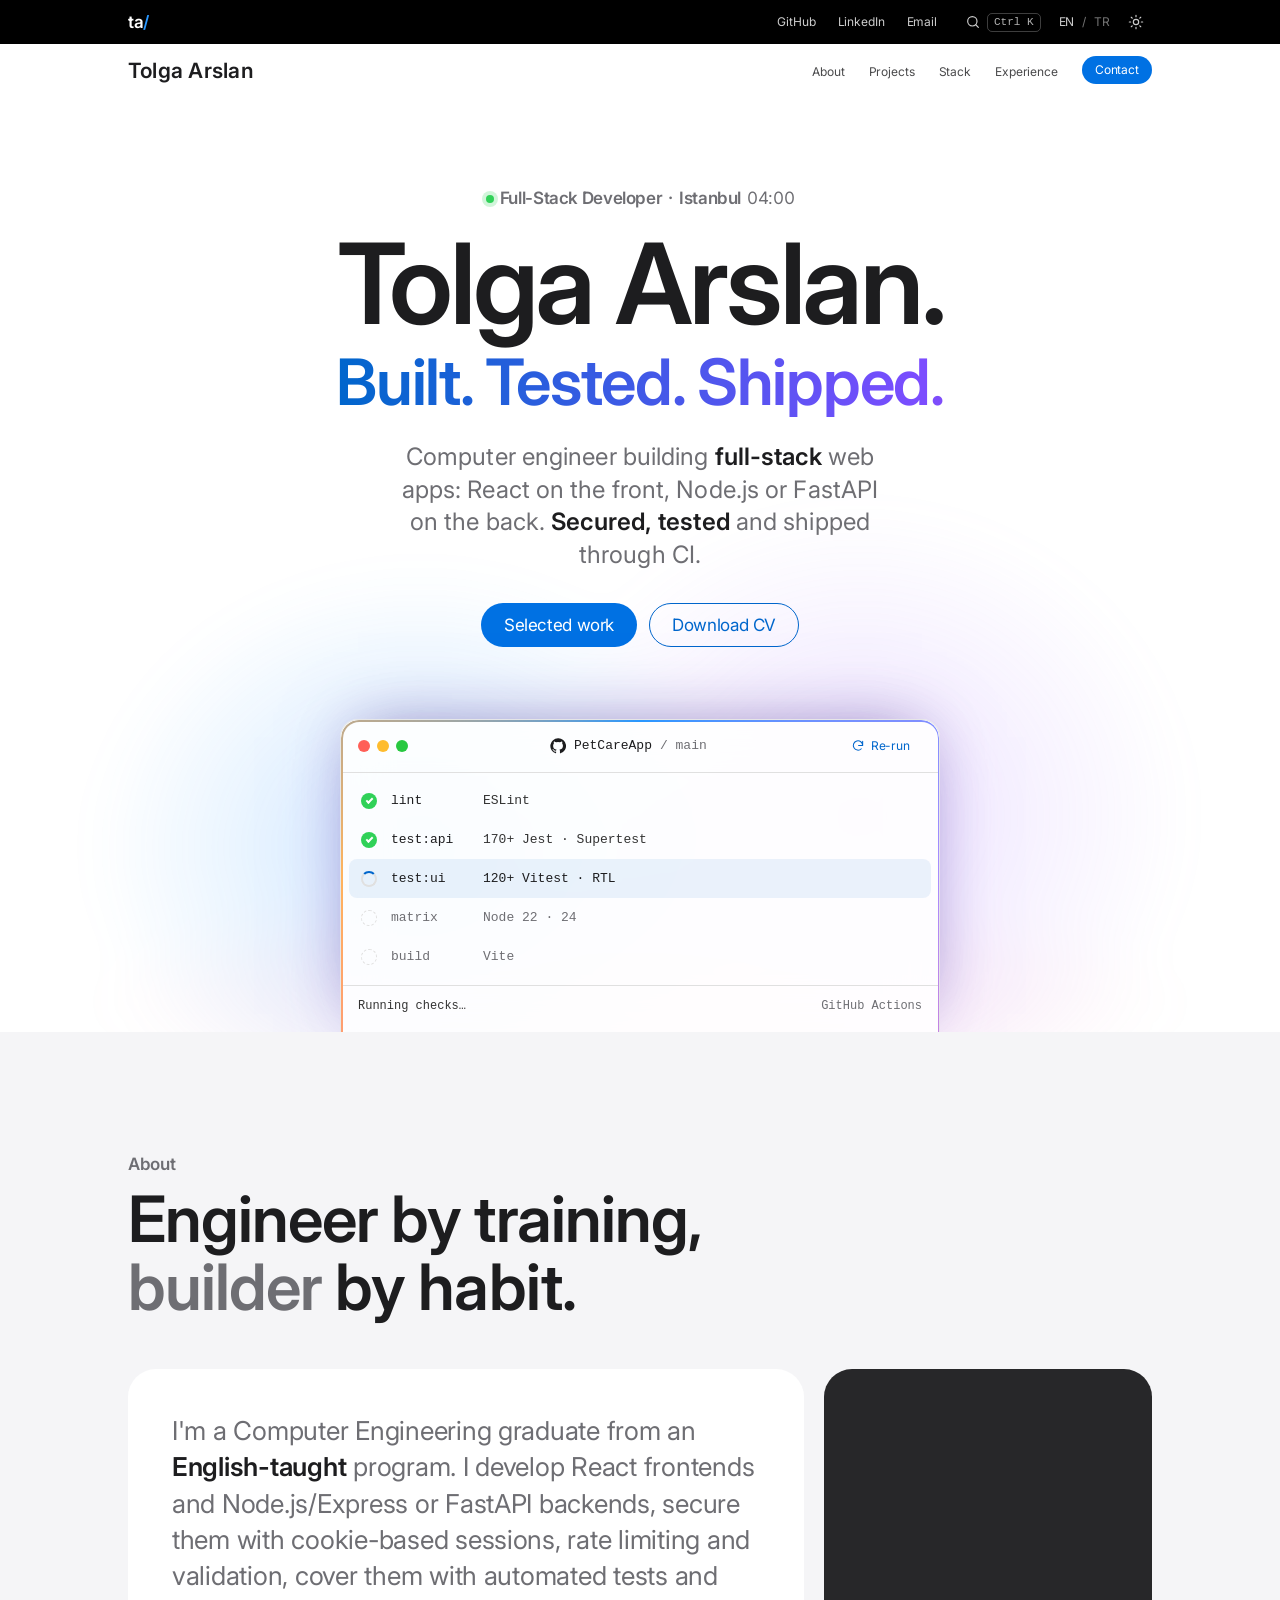
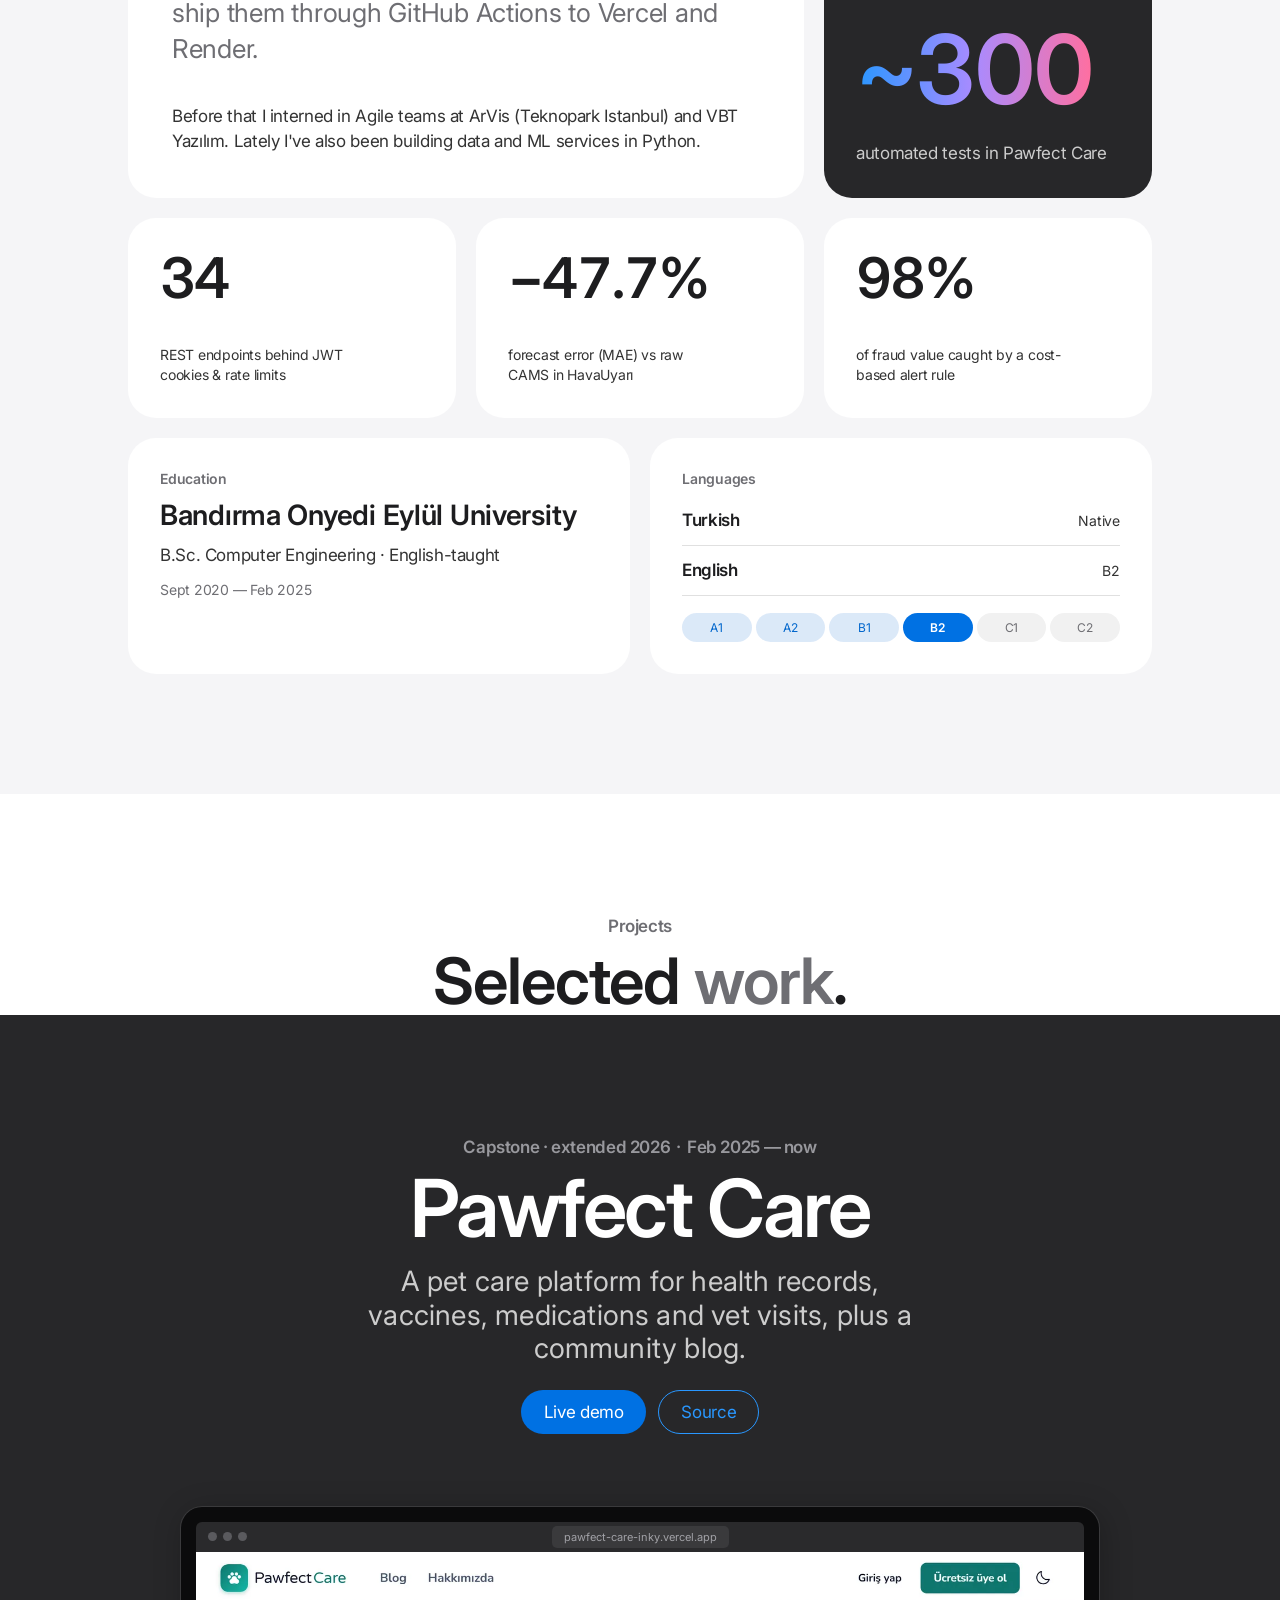
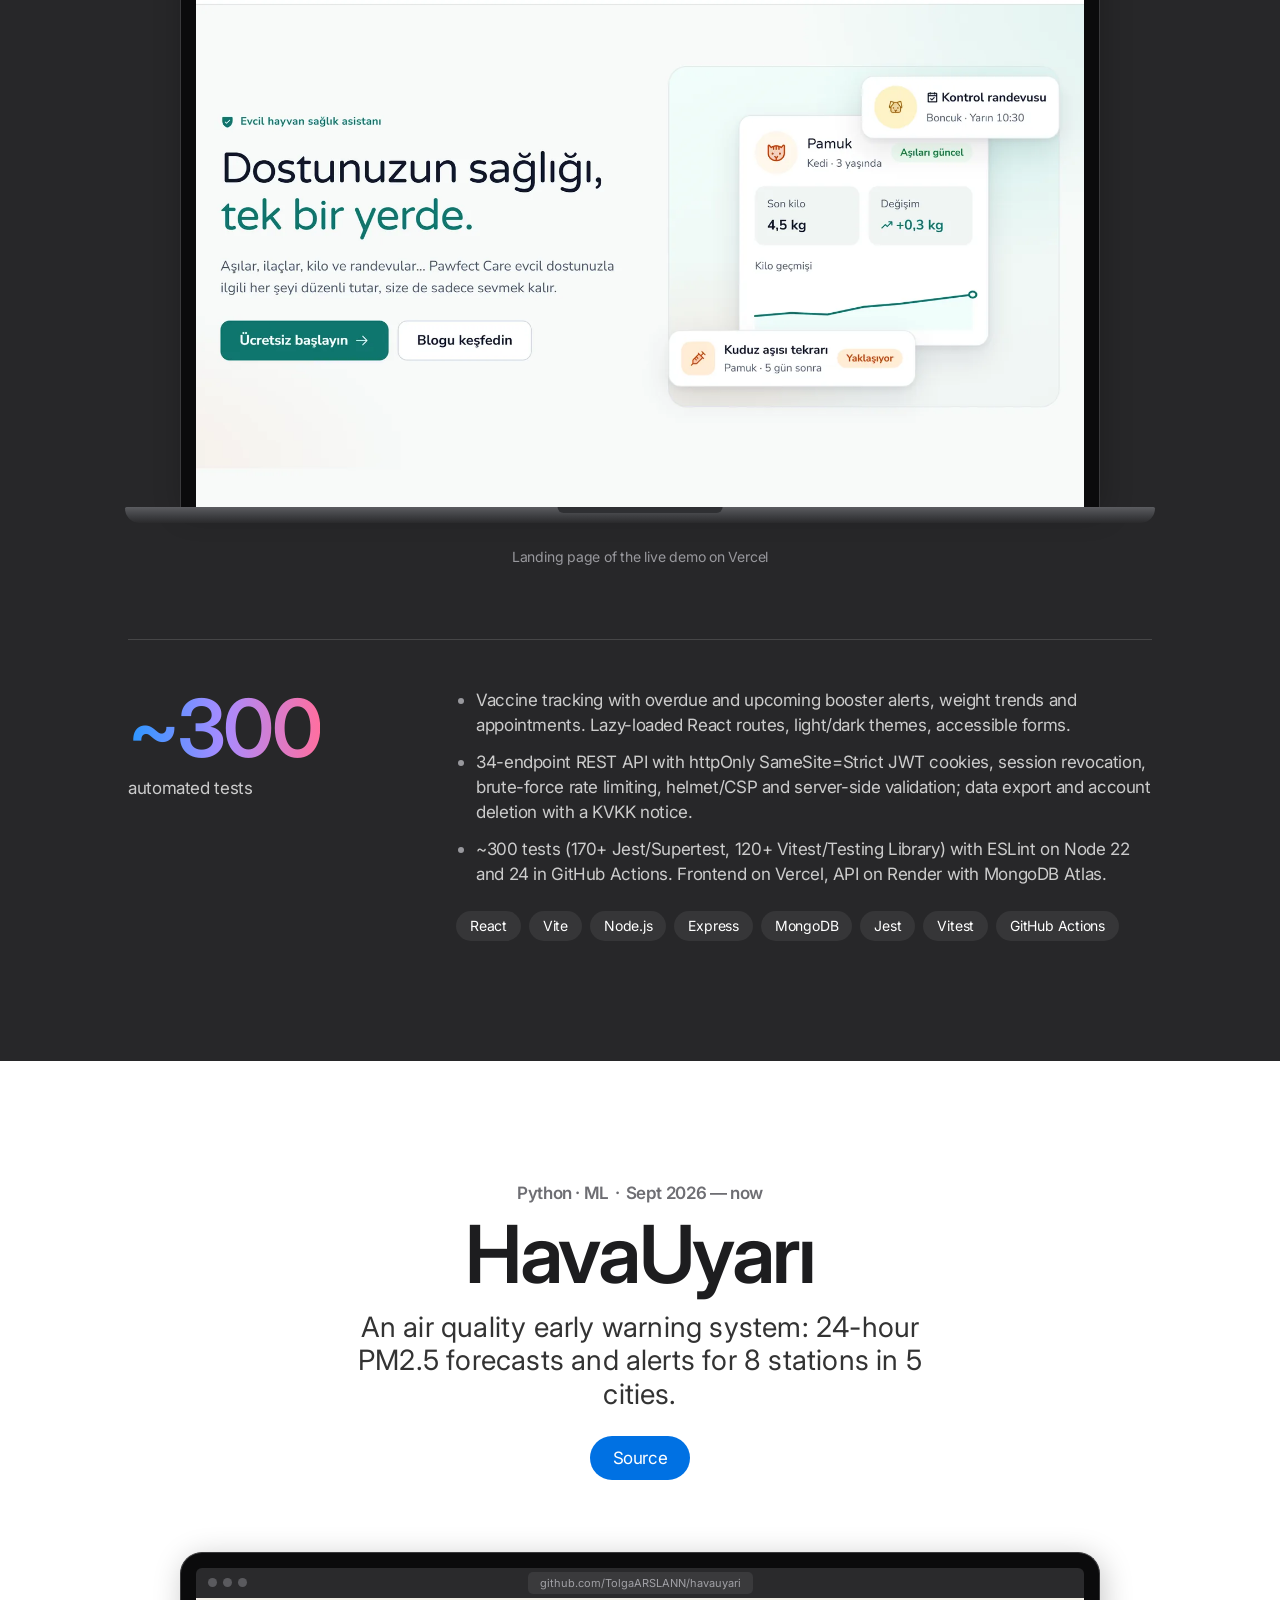
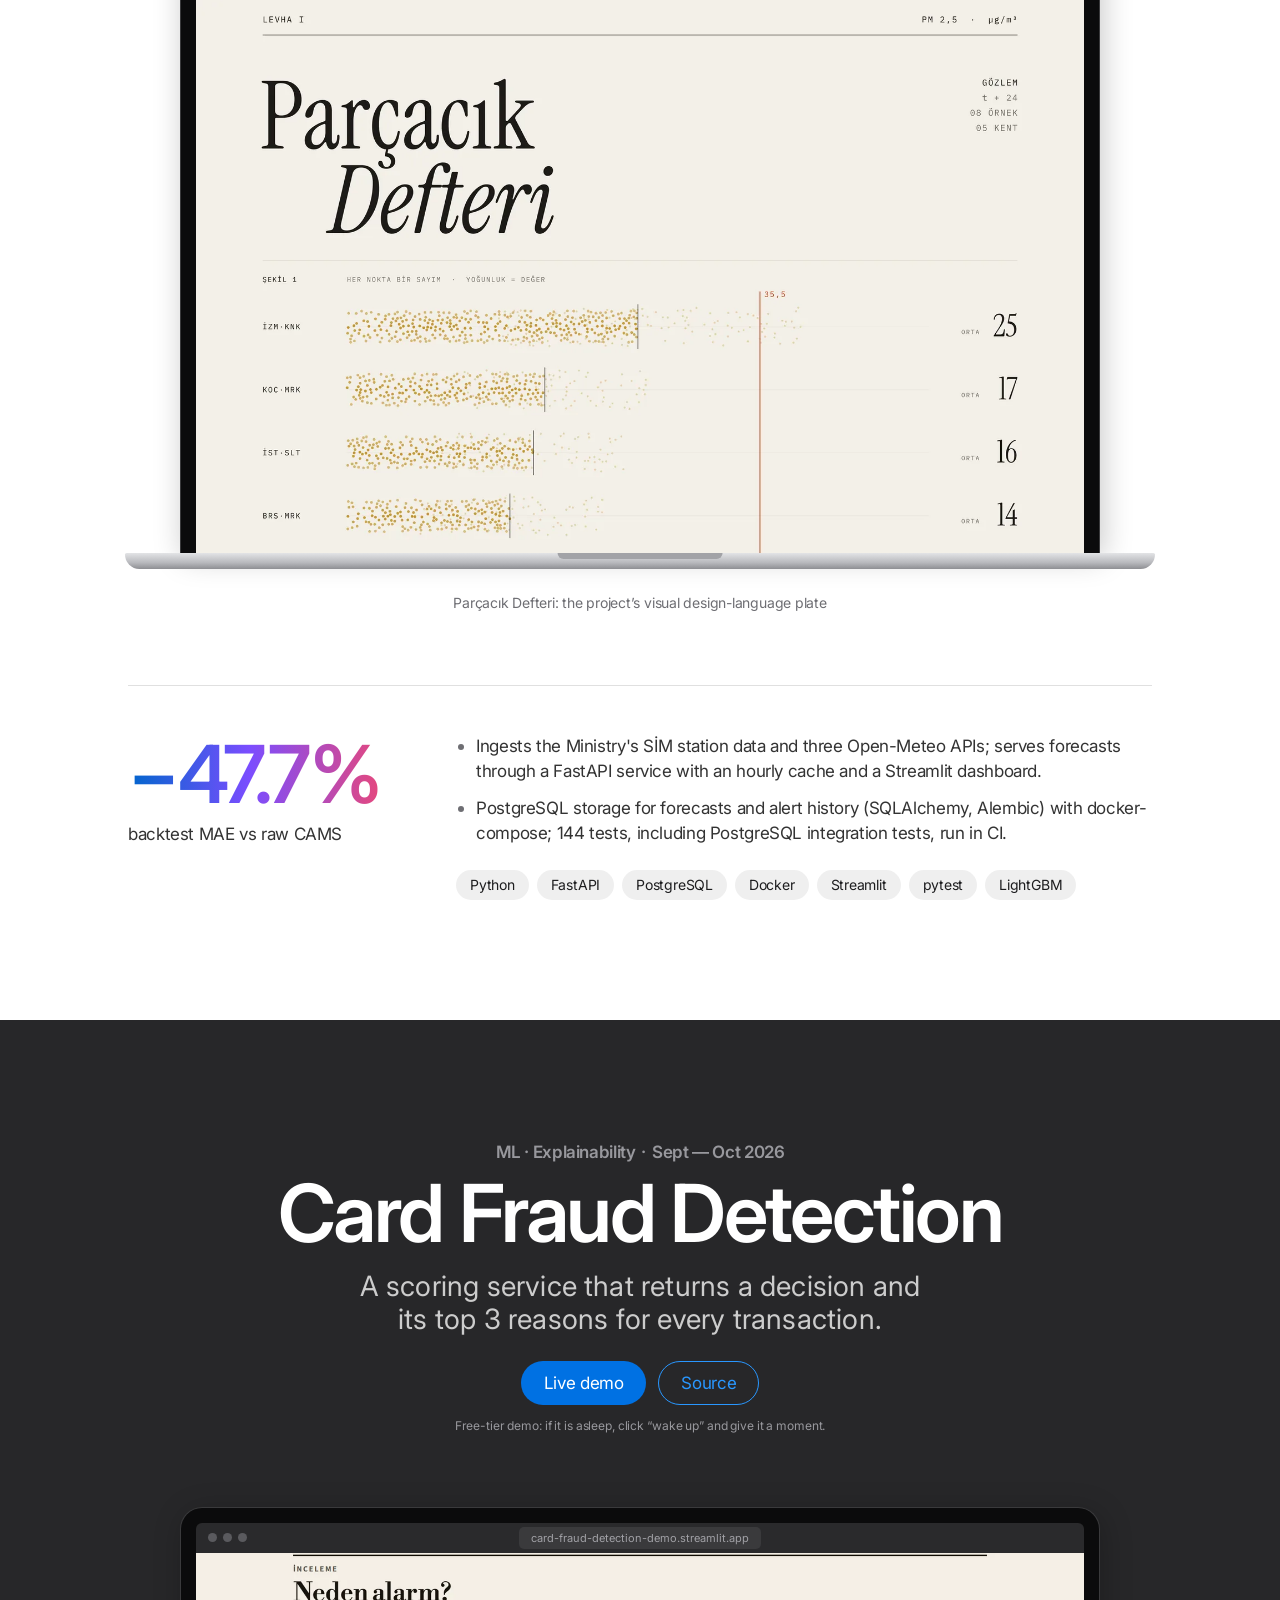
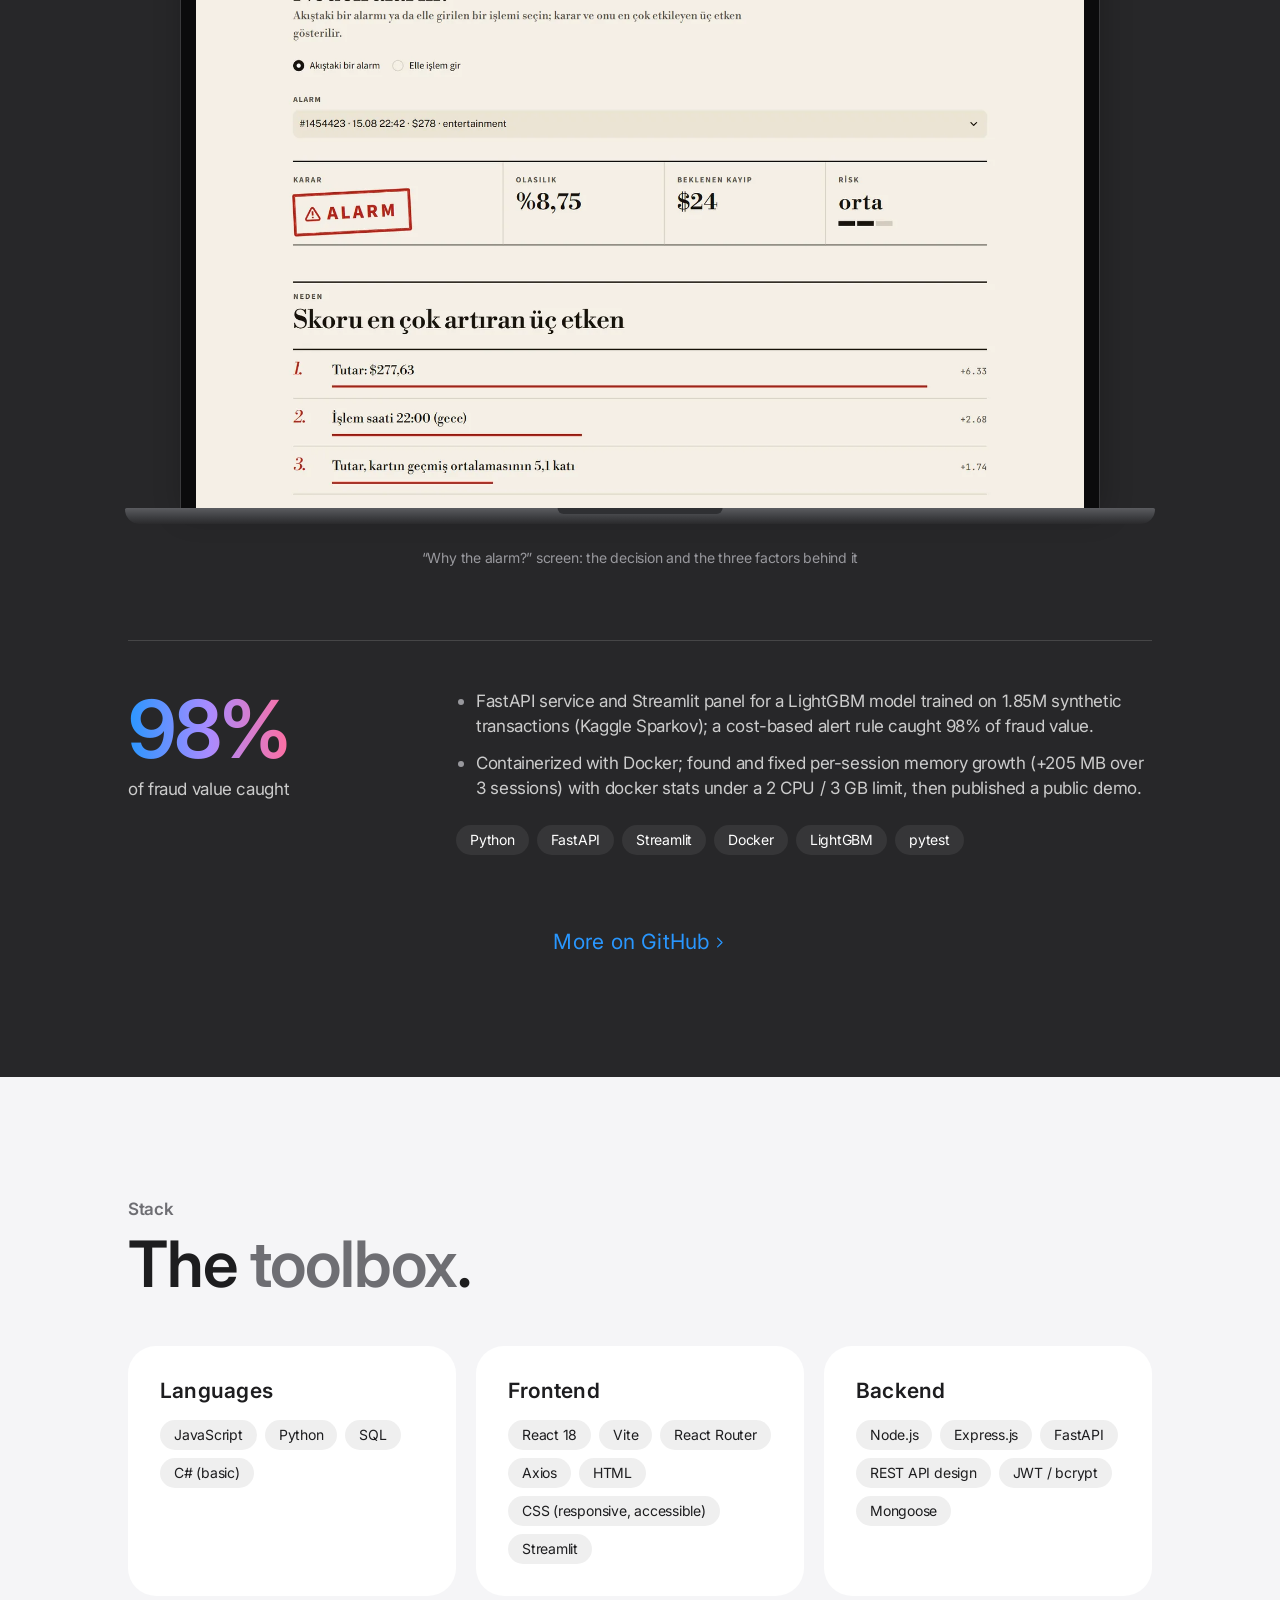
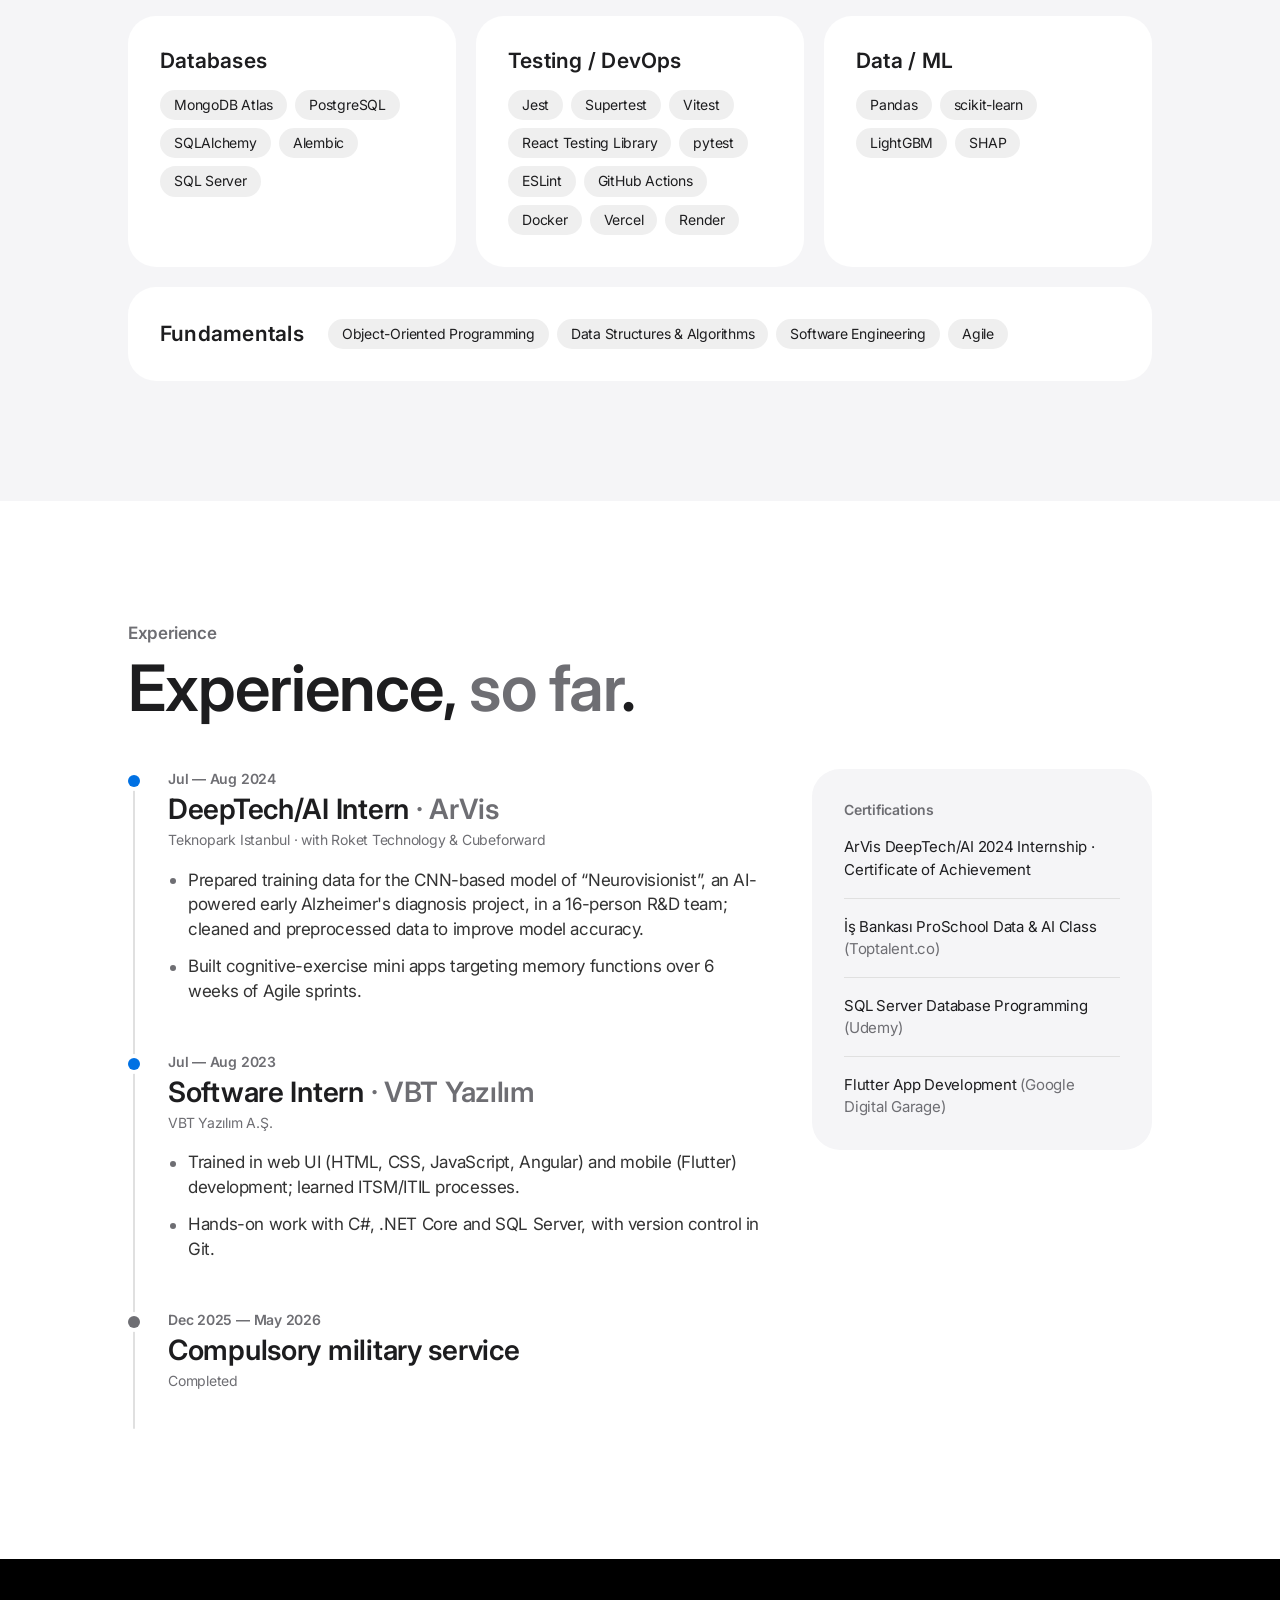
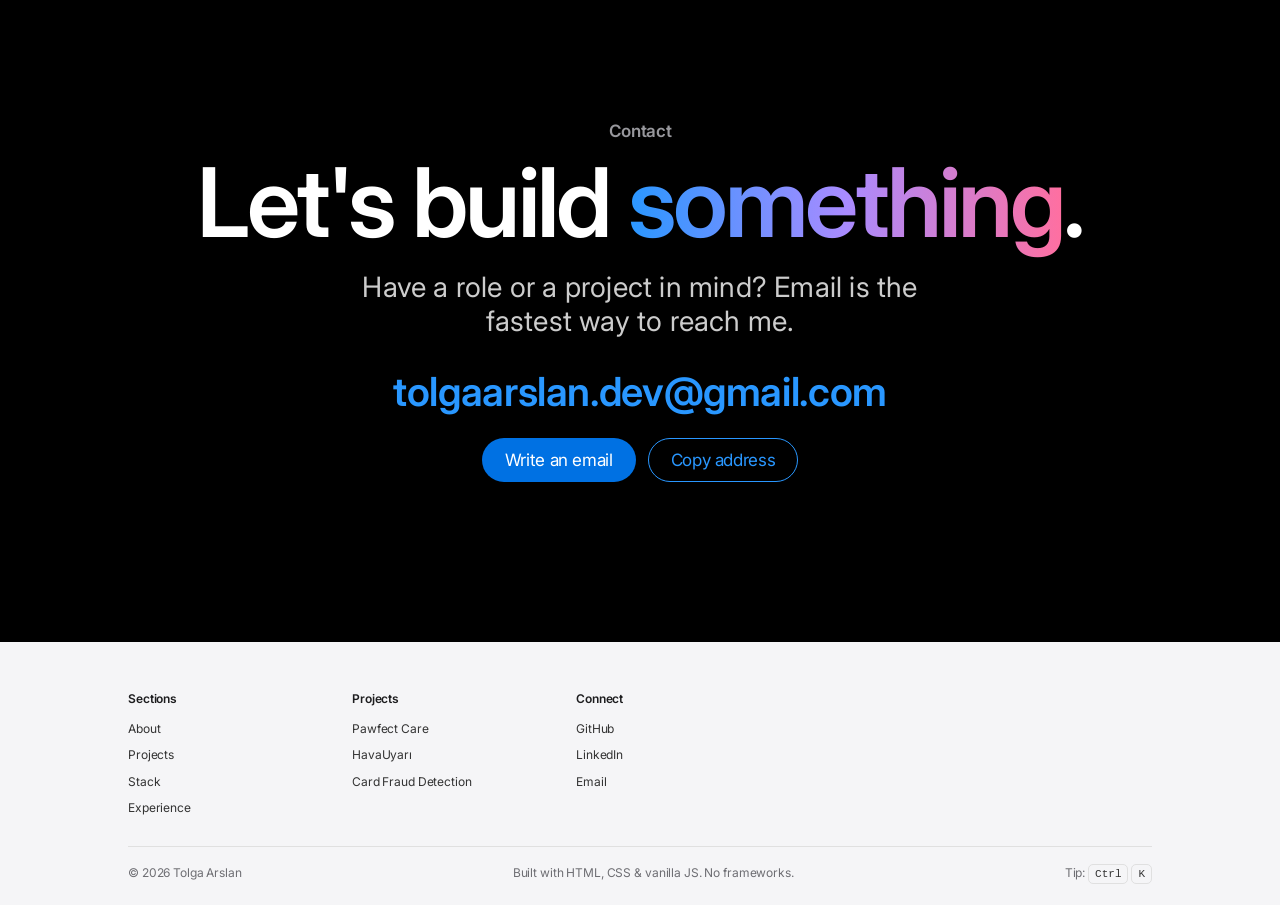
==== commit 3c58dbcf: "Add motion polish to the Apple-style design - Theme toggle reveals the new theme as a circle grown f" ====
--- a/index.html
+++ b/index.html
@@ -33,7 +33,7 @@
   <link rel="preconnect" href="https://fonts.googleapis.com">
   <link rel="preconnect" href="https://fonts.gstatic.com" crossorigin>
   <link href="https://fonts.googleapis.com/css2?family=Inter:opsz,wght@14..32,300..700&display=swap" rel="stylesheet">
-  <link rel="stylesheet" href="assets/css/style.css?v=20261025d">
+  <link rel="stylesheet" href="assets/css/style.css?v=20261026c">
 
   <script>
     // Apply the saved theme before first paint; without one, follow the system setting.
@@ -66,7 +66,6 @@
   <a class="skip-link" href="#main" data-i18n="skip">Skip to content</a>
 
   <svg width="0" height="0" style="position:absolute" aria-hidden="true">
-  <svg width="0" height="0" style="position:absolute" aria-hidden="true">
     <symbol id="i-github" viewBox="0 0 24 24"><path fill="currentColor" d="M12 .5a11.5 11.5 0 0 0-3.64 22.41c.58.1.79-.25.79-.56v-2c-3.2.7-3.88-1.37-3.88-1.37-.53-1.33-1.28-1.69-1.28-1.69-1.05-.72.08-.7.08-.7 1.16.08 1.77 1.19 1.77 1.19 1.03 1.77 2.7 1.26 3.36.96.1-.75.4-1.26.73-1.55-2.55-.29-5.24-1.28-5.24-5.69 0-1.26.45-2.29 1.19-3.1-.12-.29-.52-1.46.11-3.05 0 0 .97-.31 3.17 1.18a11 11 0 0 1 5.77 0c2.2-1.49 3.17-1.18 3.17-1.18.63 1.59.23 2.76.11 3.05.74.81 1.19 1.84 1.19 3.1 0 4.42-2.7 5.4-5.26 5.68.41.36.78 1.06.78 2.14v3.17c0 .31.21.67.8.56A11.5 11.5 0 0 0 12 .5Z"/></symbol>
     <symbol id="i-linkedin" viewBox="0 0 24 24"><path fill="currentColor" d="M20.45 20.45h-3.56v-5.57c0-1.33-.02-3.04-1.85-3.04-1.86 0-2.14 1.45-2.14 2.94v5.67H9.34V9h3.42v1.56h.05c.48-.9 1.64-1.85 3.37-1.85 3.6 0 4.27 2.37 4.27 5.46v6.28ZM5.34 7.43a2.06 2.06 0 1 1 0-4.13 2.06 2.06 0 0 1 0 4.13ZM7.12 20.45H3.56V9h3.56v11.45ZM22.22 0H1.77C.79 0 0 .77 0 1.73v20.54C0 23.23.79 24 1.77 24h20.45c.98 0 1.78-.77 1.78-1.73V1.73C24 .77 23.2 0 22.22 0Z"/></symbol>
     <symbol id="i-mail" viewBox="0 0 24 24"><path fill="none" stroke="currentColor" stroke-width="1.75" stroke-linecap="round" stroke-linejoin="round" d="M4 5h16a1 1 0 0 1 1 1v12a1 1 0 0 1-1 1H4a1 1 0 0 1-1-1V6a1 1 0 0 1 1-1Zm-1 1 9 7 9-7"/></symbol>
@@ -80,7 +79,6 @@
     <symbol id="i-check" viewBox="0 0 24 24"><path fill="none" stroke="currentColor" stroke-width="2.25" stroke-linecap="round" stroke-linejoin="round" d="m5 12.5 4.5 4.5L19 7.5"/></symbol>
     <symbol id="i-refresh" viewBox="0 0 24 24"><path fill="none" stroke="currentColor" stroke-width="1.75" stroke-linecap="round" stroke-linejoin="round" d="M20 11a8 8 0 1 0-2.3 5.7M20 4v7h-7"/></symbol>
     <symbol id="i-pin" viewBox="0 0 24 24"><path fill="none" stroke="currentColor" stroke-width="1.75" stroke-linecap="round" stroke-linejoin="round" d="M12 22s7-6.1 7-12a7 7 0 1 0-14 0c0 5.9 7 12 7 12Zm0-9a3 3 0 1 0 0-6 3 3 0 0 0 0 6Z"/></symbol>
-  </svg>
     <symbol id="i-chevron" viewBox="0 0 24 24"><path fill="none" stroke="currentColor" stroke-width="2" stroke-linecap="round" stroke-linejoin="round" d="m9 5 7 7-7 7"/></symbol>
   </svg>
 
@@ -506,7 +504,7 @@
 
   <div class="toast" id="toast" role="status" aria-live="polite"></div>
 
-  <script src="assets/js/i18n.js?v=20261025d"></script>
-  <script src="assets/js/main.js?v=20261025d"></script>
+  <script src="assets/js/i18n.js?v=20261026c"></script>
+  <script src="assets/js/main.js?v=20261026c"></script>
 </body>
 </html>
--- a/assets/css/style.css
+++ b/assets/css/style.css
@@ -139,6 +139,9 @@
 ::selection { background: color-mix(in srgb, var(--primary) 25%, transparent); }
 :focus-visible { outline: 2px solid var(--primary-focus); outline-offset: 3px; border-radius: var(--r-sm); }
 
+/* Theme switch: the script clips the new snapshot into a growing circle. */
+::view-transition-old(root), ::view-transition-new(root) { animation: none; mix-blend-mode: normal; }
+
 .icon { width: 16px; height: 16px; flex: none; }
 .muted { color: var(--s-fg-3, var(--ink-muted-48)); }
 .caption { font-size: 14px; line-height: 1.43; letter-spacing: -0.224px; }
@@ -279,6 +282,18 @@
   font-family: var(--font-display);
   font-size: 112px; font-weight: 600; line-height: 1.0; letter-spacing: -0.03em;
 }
+/* beyond spec: the name assembles letter by letter out of a blur (split by the script),
+   and the rest of the hero follows once it has landed. */
+.hero-title .w { display: inline-block; white-space: nowrap; }
+html.js .hero-title[data-reveal] { opacity: 1; transform: none; transition: none; }
+html.js .hero-title .ch { display: inline-block; opacity: 0; filter: blur(14px); transform: translateY(.2em) scale(1.06); }
+html.js .hero-title.in .ch { animation: char-in 1s var(--ease-out) forwards; animation-delay: calc(var(--i) * 45ms); }
+@keyframes char-in { to { opacity: 1; filter: blur(0); transform: none; } }
+html.js .hero .hero-tagline[data-reveal] { transition-delay: 520ms; }
+html.js .hero .hero-lead[data-reveal] { transition-delay: 640ms; }
+html.js .hero .cta-row[data-reveal] { transition-delay: 760ms; }
+html.js .hero .pipeline[data-reveal] { transition-delay: 880ms; }
+
 .hero-tagline {
   margin: var(--sp-xs) auto 0;
   font-family: var(--font-display);
@@ -359,6 +374,33 @@
 .pipe-result.ok { color: #1a7f37; }
 :root[data-theme="dark"] .pipe-result.ok { color: var(--status); }
 
+/* beyond spec: an "intelligence" glow ring traces the window while checks run,
+   then settles to green and fades once they pass. */
+@property --glow-angle { syntax: "<angle>"; inherits: false; initial-value: 0deg; }
+.pipeline::before {
+  content: ""; position: absolute; inset: 0; z-index: 2; pointer-events: none;
+  border-radius: inherit;
+  /* No bottom edge: the window sits flush on the hero's lower boundary. */
+  padding: 1.5px 1.5px 0;
+  background: conic-gradient(from var(--glow-angle), #2997ff, #a98bff, #ff6fa0, #ffb35c, #2997ff);
+  -webkit-mask: linear-gradient(#000 0 0) content-box, linear-gradient(#000 0 0);
+  -webkit-mask-composite: xor;
+          mask: linear-gradient(#000 0 0) content-box exclude, linear-gradient(#000 0 0);
+  opacity: 0;
+  transition: opacity .5s var(--ease);
+}
+html.js .pipeline[data-reveal] { transition: opacity var(--t-slow) var(--ease-out), transform var(--t-slow) var(--ease-out), box-shadow .8s var(--ease); }
+.pipeline.is-running::before { opacity: 1; animation: glow-spin 2.4s linear infinite; }
+.pipeline.is-running { box-shadow: 0 -10px 60px -20px rgba(0, 0, 0, 0.25), 0 0 70px -18px rgba(150, 110, 255, 0.55); }
+.pipeline.is-done::before { background: var(--status); animation: glow-settle 2.2s var(--ease) forwards; }
+.pipeline.is-done { animation: glow-halo 2.2s var(--ease) forwards; }
+@keyframes glow-spin { to { --glow-angle: 360deg; } }
+@keyframes glow-settle { 0% { opacity: 1; } 55% { opacity: 1; } 100% { opacity: 0; } }
+@keyframes glow-halo {
+  0% { box-shadow: 0 -10px 60px -20px rgba(0, 0, 0, 0.25), 0 0 70px -18px rgba(48, 209, 88, 0.6); }
+  100% { box-shadow: 0 -10px 60px -20px rgba(0, 0, 0, 0.25), 0 0 70px -18px rgba(48, 209, 88, 0); }
+}
+
 /* =========================================================
    Cards & bento
    ========================================================= */
@@ -399,6 +441,30 @@
 .stat-label { font-size: 14px; line-height: 1.43; letter-spacing: -0.224px; color: var(--s-fg-2); max-width: 24ch; }
 .stat-hero .stat-label { font-size: 17px; letter-spacing: -0.374px; }
 .card-edu, .card-lang { grid-column: span 3; }
+
+/* beyond spec: a soft light follows the pointer across the bento. The hovered card's surface
+   lights up; every card's edge catches the light near the cursor, neighbours included. */
+@media (hover: hover) and (pointer: fine) {
+  .bento .card { position: relative; isolation: isolate; }
+  .bento .card::before, .bento .card::after {
+    content: ""; position: absolute; inset: 0; border-radius: inherit; pointer-events: none;
+    opacity: 0; transition: opacity .35s var(--ease);
+  }
+  .bento .card::before {
+    z-index: -1;
+    background: radial-gradient(480px circle at var(--mx, 50%) var(--my, 50%), color-mix(in srgb, var(--primary) 13%, transparent), transparent 62%);
+  }
+  .bento .card::after {
+    padding: 1px;
+    background: radial-gradient(300px circle at var(--mx, 50%) var(--my, 50%), color-mix(in srgb, var(--primary) 60%, transparent), transparent 70%);
+    -webkit-mask: linear-gradient(#000 0 0) content-box, linear-gradient(#000 0 0);
+    -webkit-mask-composite: xor;
+            mask: linear-gradient(#000 0 0) content-box exclude, linear-gradient(#000 0 0);
+  }
+  .bento .card-dark::before { background: radial-gradient(480px circle at var(--mx, 50%) var(--my, 50%), rgba(169, 139, 255, .16), transparent 62%); }
+  .bento .card-dark::after { background: radial-gradient(300px circle at var(--mx, 50%) var(--my, 50%), rgba(169, 139, 255, .8), transparent 70%); }
+  .bento:hover .card::after, .bento .card:hover::before { opacity: 1; }
+}
 .lang-row { display: flex; justify-content: space-between; align-items: baseline; gap: var(--sp-sm); padding: var(--sp-sm) 0; border-bottom: 1px solid var(--s-line); }
 .lang-row:first-of-type { margin-top: var(--sp-xs); }
 .lang-name { font-weight: 600; }
@@ -490,12 +556,36 @@
 }
 .more { margin-top: 72px; }
 
-/* Scroll-driven entrance for devices (beyond spec), with a reveal fallback. */
+/* Scroll-driven entrance for devices (beyond spec): the laptop rises into place while its lid
+   opens on the hinge and the screen brightens. Browsers without scroll timelines get the same
+   motion once, as a transition when the device scrolls into view. */
+.device-screen { transform-origin: 50% 100%; }
+/* While the lid is tilted toward the viewer its top edge widens past the column;
+   the full-bleed project tile clips that sideways spill at the viewport edge. */
+.project { overflow-x: clip; }
 html.js .device { opacity: 0; transform: translateY(40px) scale(.94); transition: opacity var(--t-slow) var(--ease-out), transform var(--t-slow) var(--ease-out); }
+html.js .device .device-screen {
+  transform: perspective(1800px) rotateX(-62deg); filter: brightness(.45);
+  transition: transform 1.4s var(--ease-out) .15s, filter 1.4s var(--ease-out) .15s;
+}
 html.js .device.in { opacity: 1; transform: none; }
+html.js .device.in .device-screen { transform: perspective(1800px) rotateX(0deg); filter: none; }
 @supports (animation-timeline: view()) {
-  html.js .device { opacity: 1; transform: none; transition: none; animation: device-in linear both; animation-timeline: view(); animation-range: entry 0% cover 35%; }
-  @keyframes device-in { from { opacity: .3; transform: translateY(60px) scale(.86); } to { opacity: 1; transform: none; } }
+  html.js .device {
+    opacity: 1; transform: none; transition: none;
+    view-timeline-name: --device;
+    animation: device-in linear both; animation-timeline: --device; animation-range: entry 0% cover 35%;
+  }
+  html.js .device .device-screen,
+  html.js .device.in .device-screen {
+    transition: none;
+    animation: lid-open linear both; animation-timeline: --device; animation-range: entry 10% cover 45%;
+  }
+  @keyframes device-in { from { opacity: .3; transform: translateY(60px) scale(.9); } to { opacity: 1; transform: none; } }
+  @keyframes lid-open {
+    from { transform: perspective(1800px) rotateX(-62deg); filter: brightness(.45); }
+    to { transform: perspective(1800px) rotateX(0deg); filter: none; }
+  }
 }
 
 /* =========================================================
@@ -689,10 +779,10 @@
 @media (prefers-reduced-motion: reduce) {
   html { scroll-behavior: auto; }
   *, *::before, *::after { animation-duration: 0.01ms !important; animation-iteration-count: 1 !important; transition-duration: 0.01ms !important; }
-  html.js [data-reveal], html.js .device { opacity: 1; transform: none; animation: none; }
+  html.js [data-reveal], html.js .device, html.js .device .device-screen { opacity: 1; transform: none; filter: none; animation: none; }
 }
 @media print {
   .gnav-bar, .subnav, .pipeline, .cta-row, .palette, .toast, .hero::before { display: none !important; }
-  html.js [data-reveal], html.js .device { opacity: 1; transform: none; }
+  html.js [data-reveal], html.js .device, html.js .device .device-screen { opacity: 1; transform: none; filter: none; }
   .tile, .contact { background: #fff !important; color: #000 !important; padding-block: 24px; }
 }
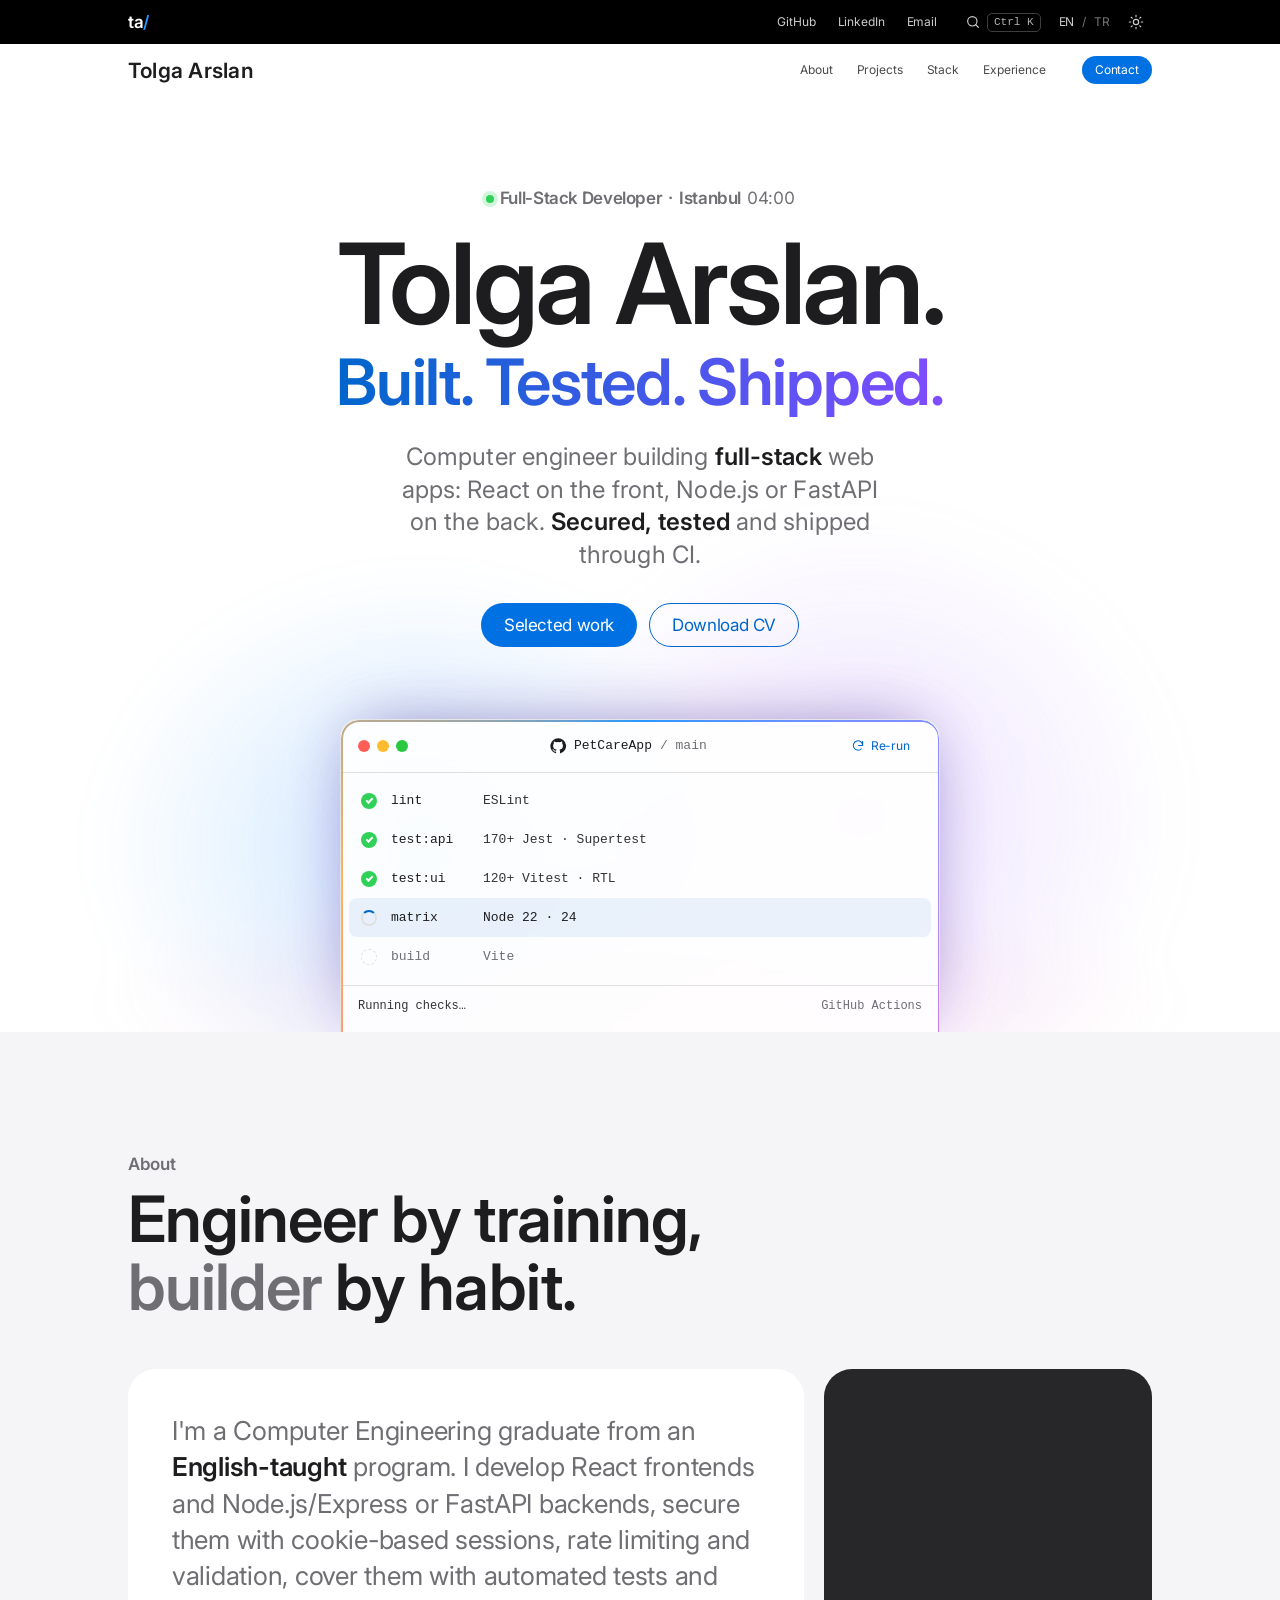
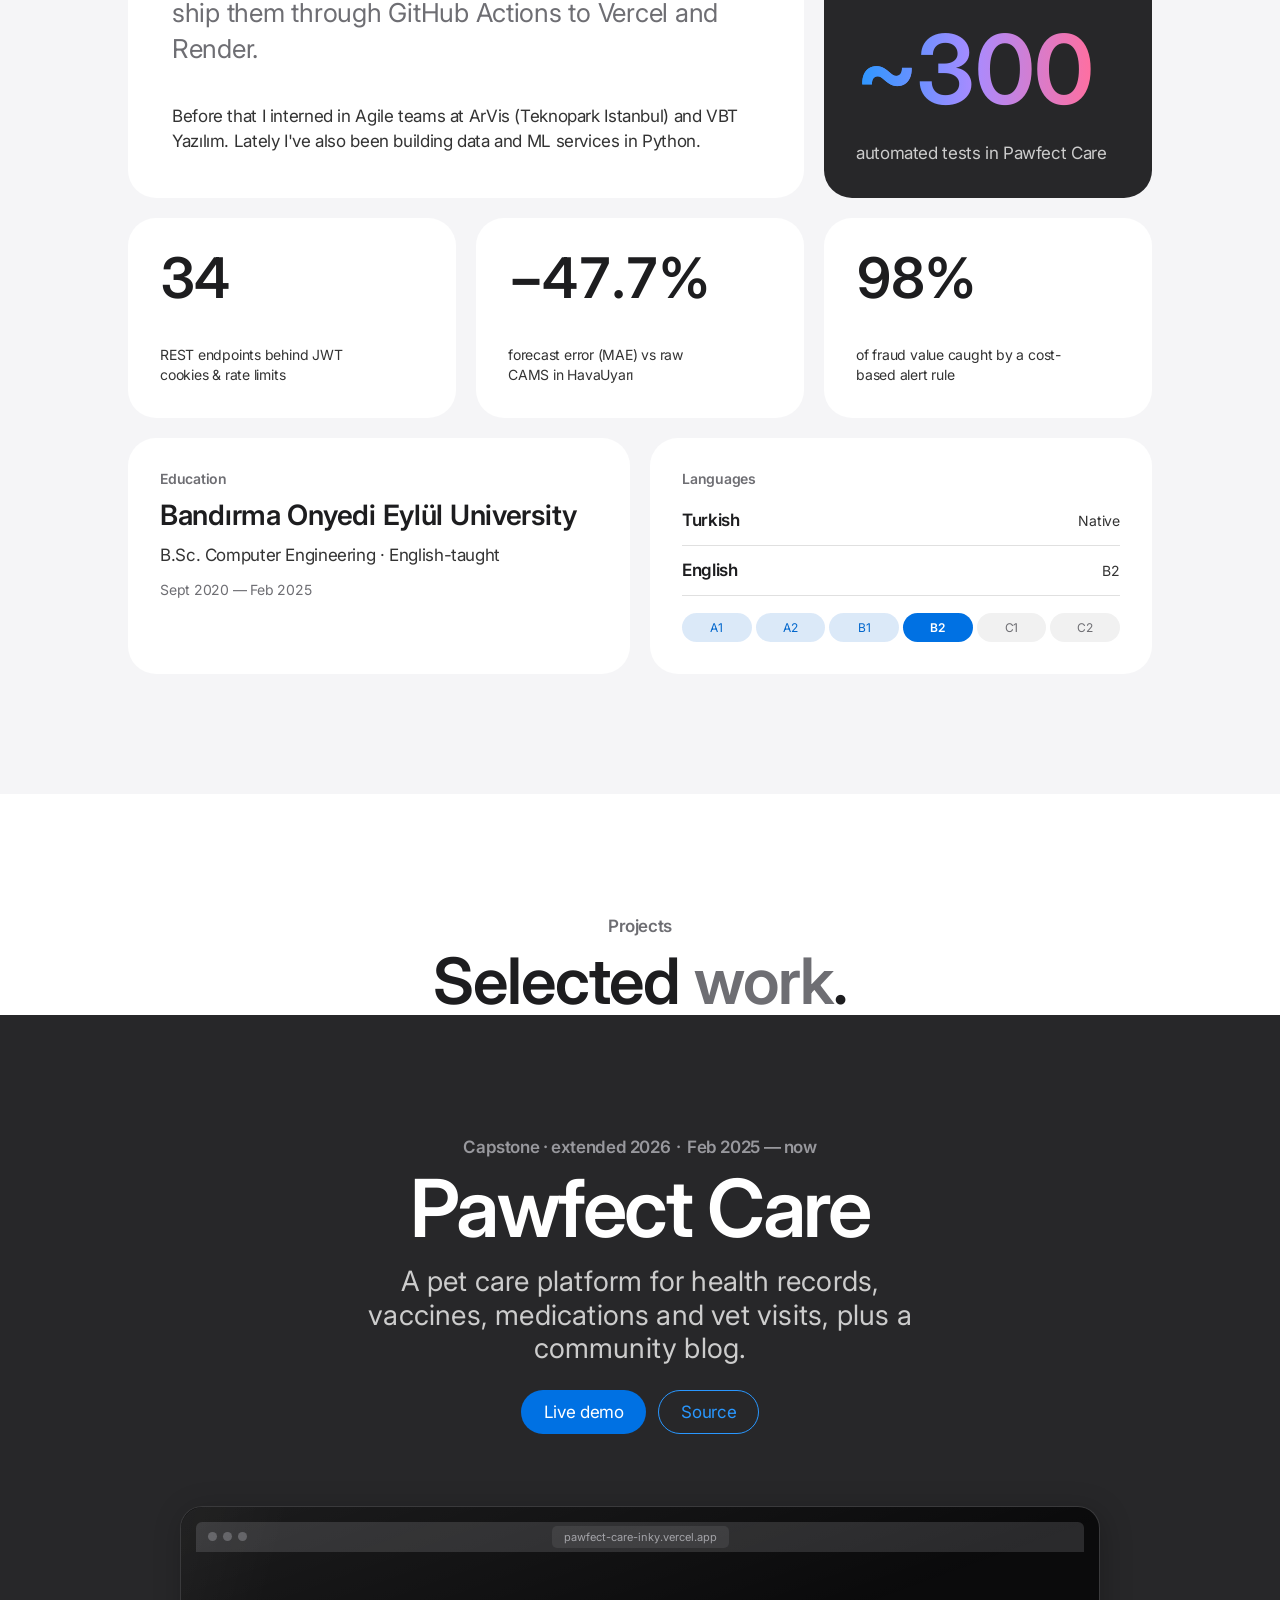
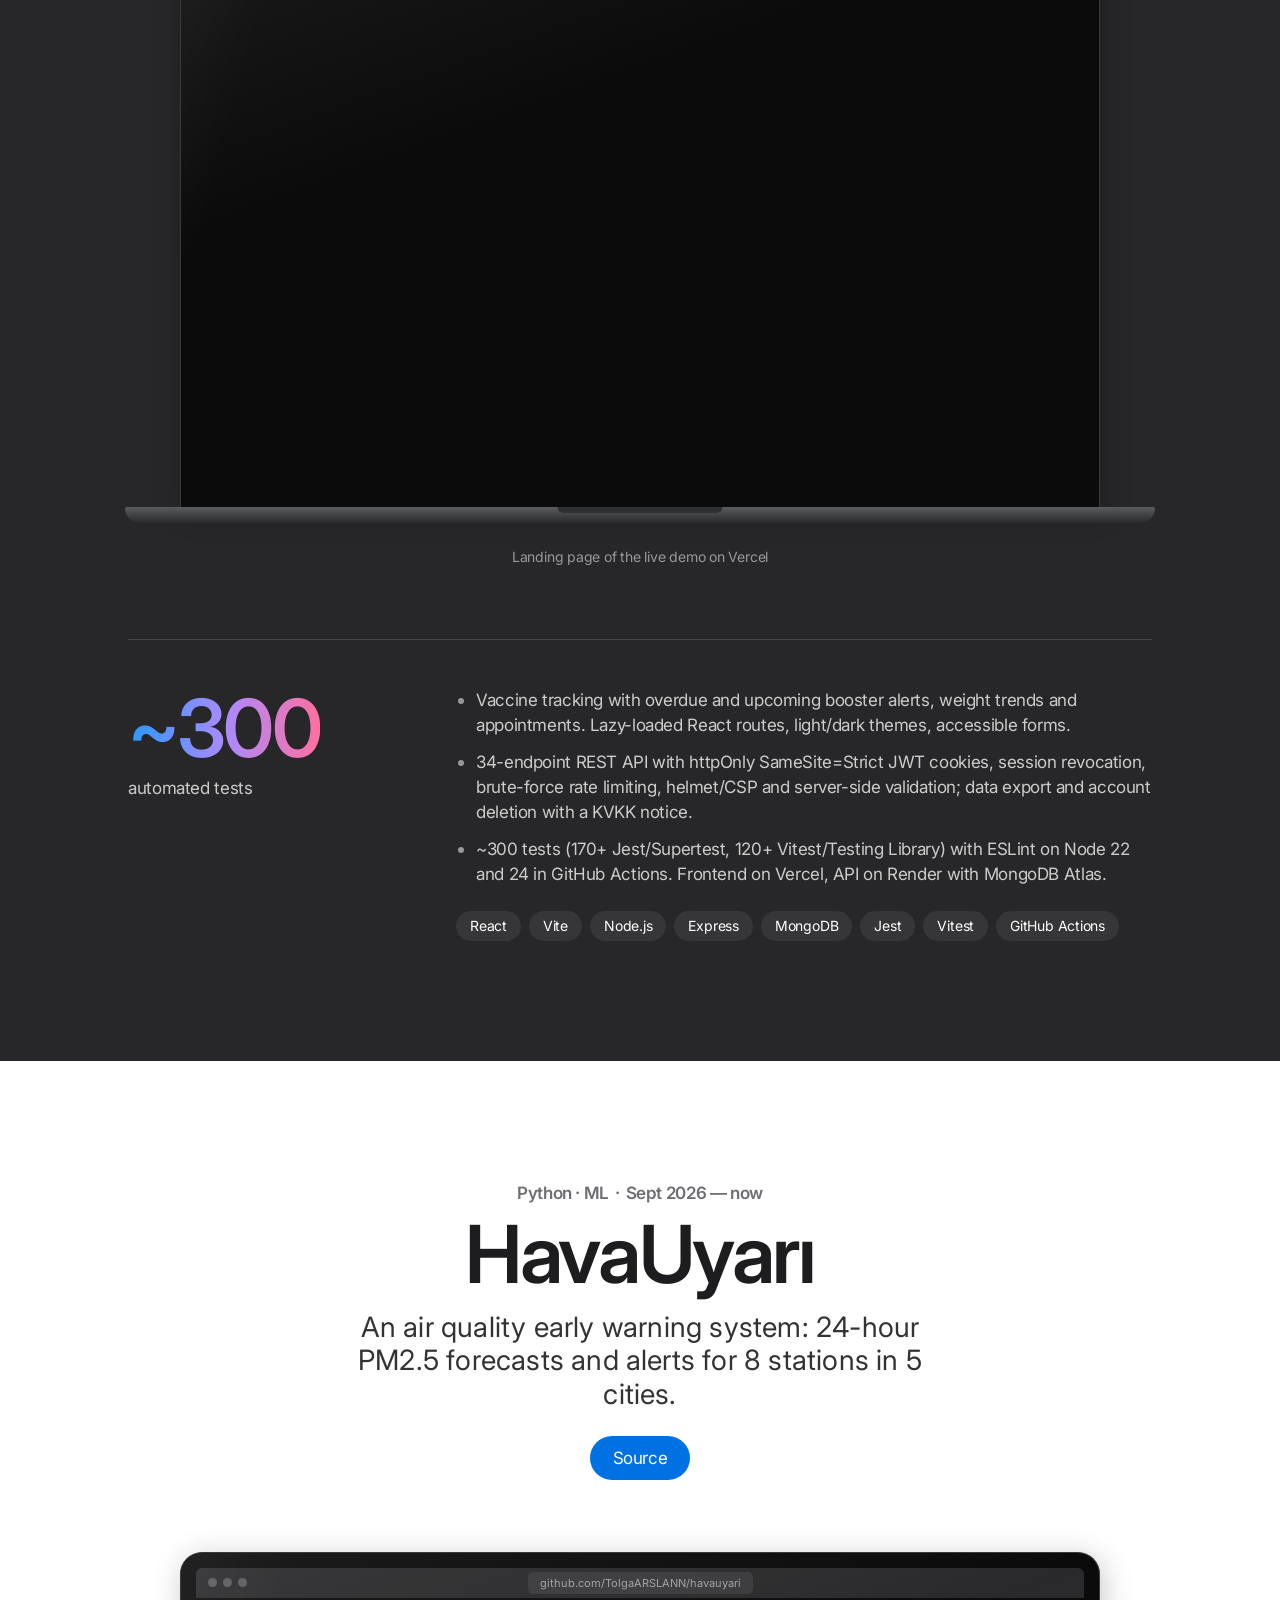
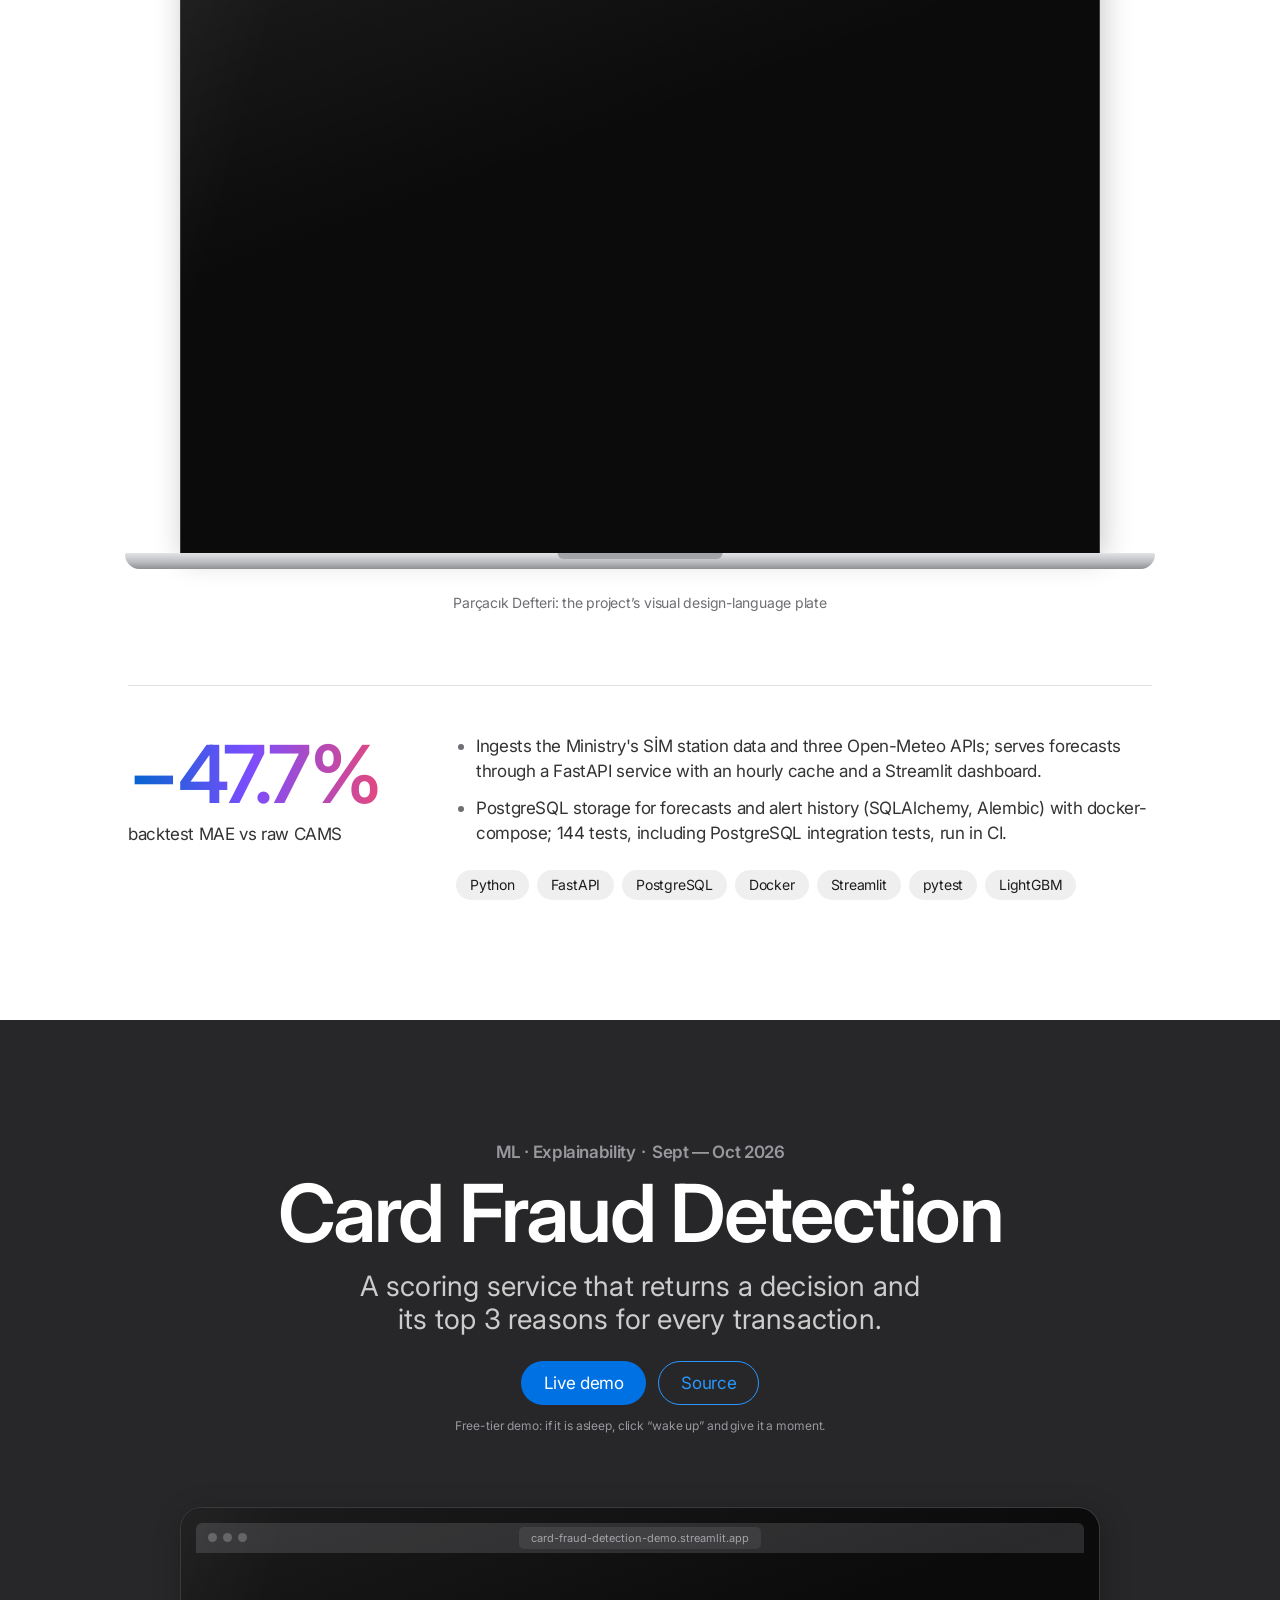
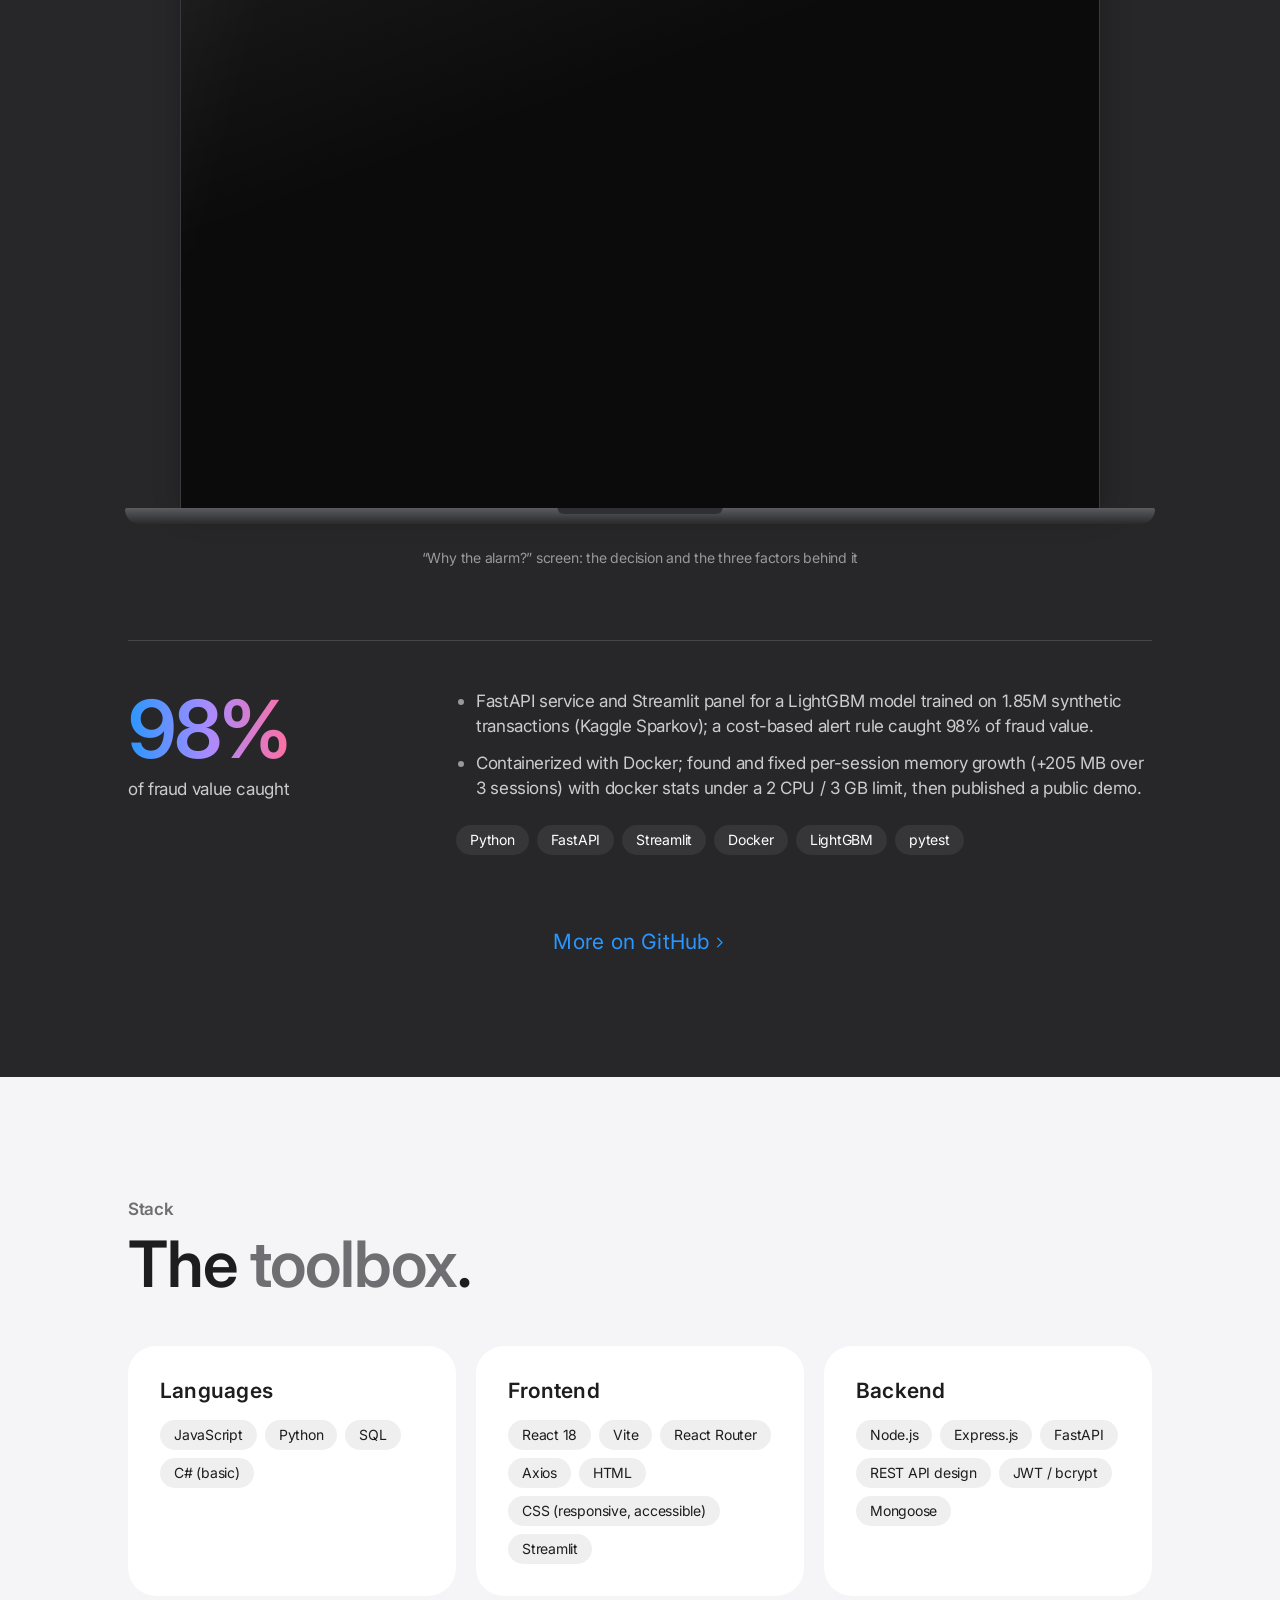
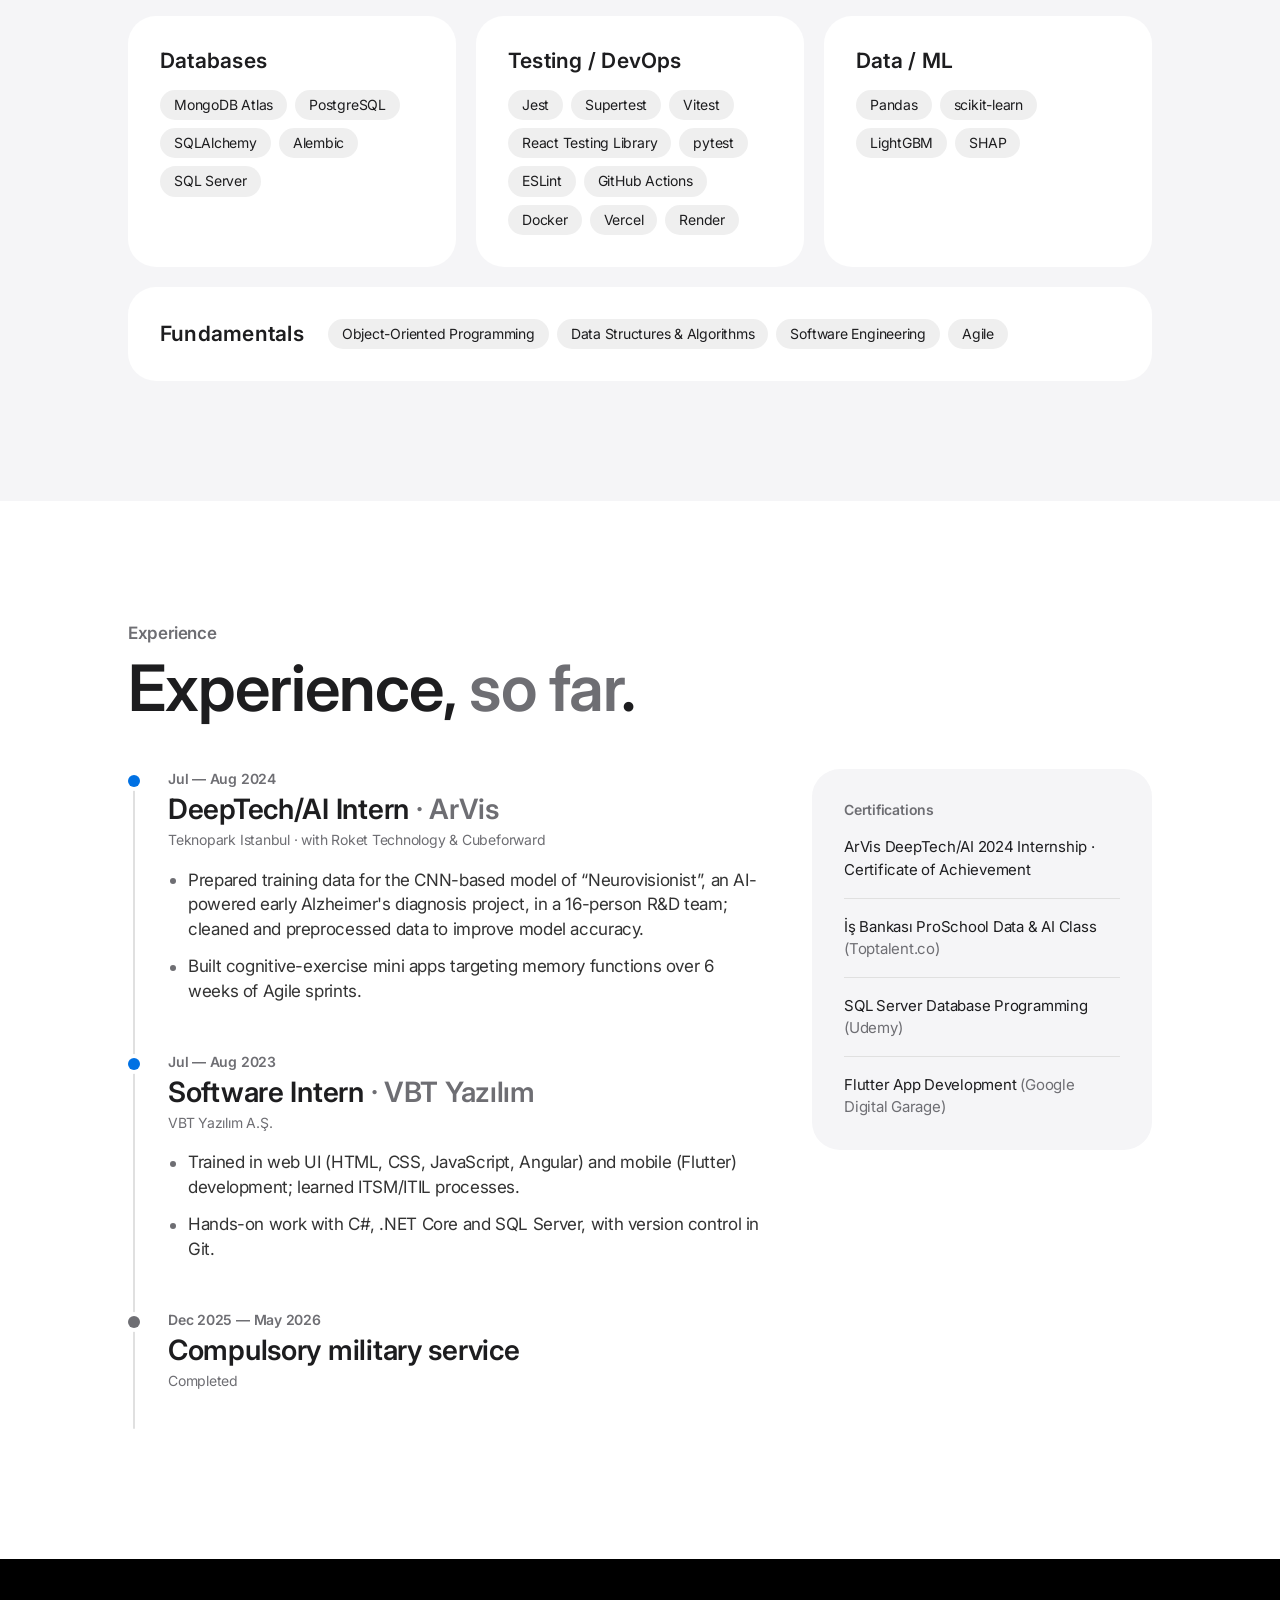
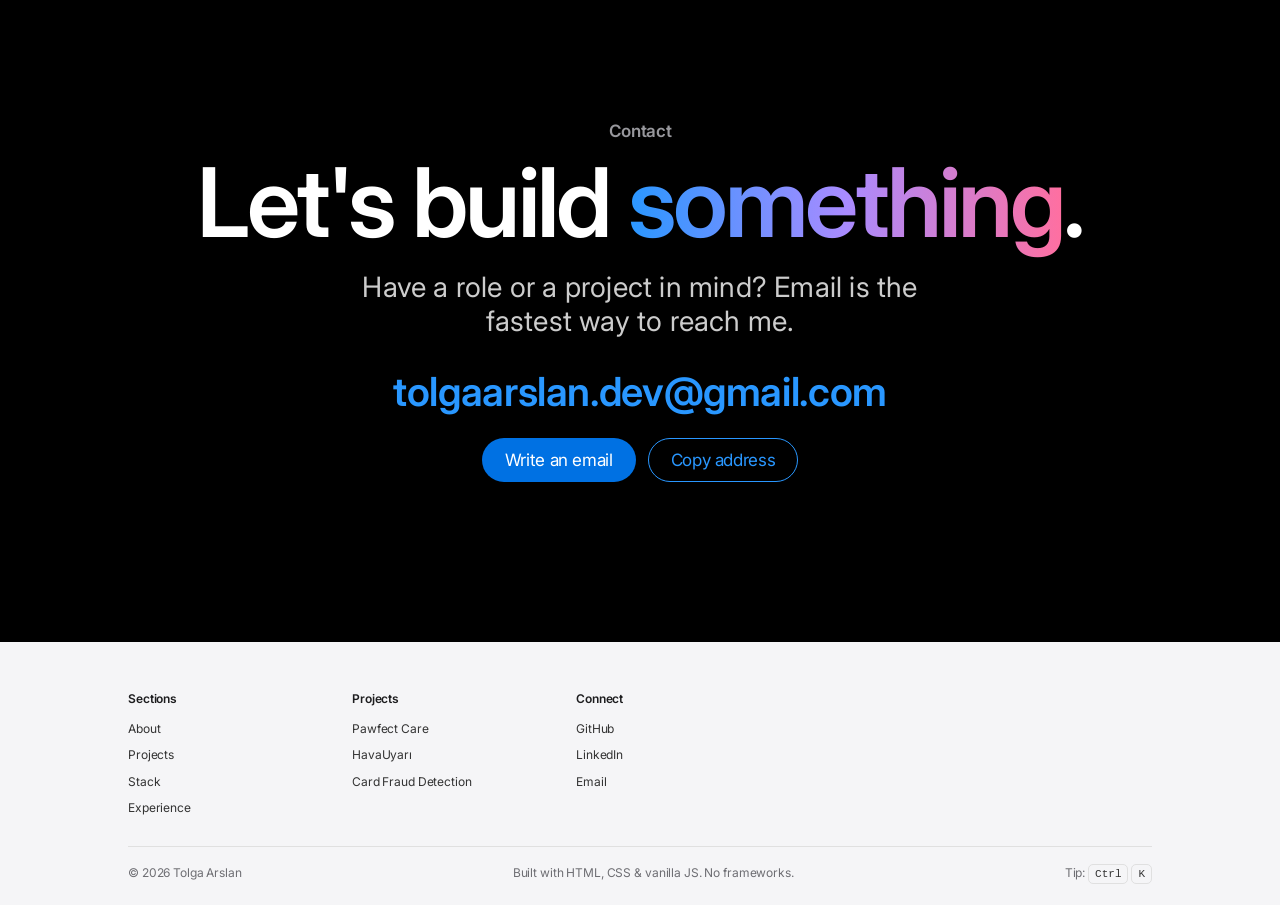
==== commit 3f832c3b: "Add odometer stats, screen glare and a sliding nav indicator - Stat numbers roll into place reel by " ====
--- a/index.html
+++ b/index.html
@@ -33,7 +33,7 @@
   <link rel="preconnect" href="https://fonts.googleapis.com">
   <link rel="preconnect" href="https://fonts.gstatic.com" crossorigin>
   <link href="https://fonts.googleapis.com/css2?family=Inter:opsz,wght@14..32,300..700&display=swap" rel="stylesheet">
-  <link rel="stylesheet" href="assets/css/style.css?v=20261026c">
+  <link rel="stylesheet" href="assets/css/style.css?v=20261026d">
 
   <script>
     // Apply the saved theme before first paint; without one, follow the system setting.
@@ -504,7 +504,7 @@
 
   <div class="toast" id="toast" role="status" aria-live="polite"></div>
 
-  <script src="assets/js/i18n.js?v=20261026c"></script>
-  <script src="assets/js/main.js?v=20261026c"></script>
+  <script src="assets/js/i18n.js?v=20261026d"></script>
+  <script src="assets/js/main.js?v=20261026d"></script>
 </body>
 </html>
--- a/assets/css/style.css
+++ b/assets/css/style.css
@@ -227,8 +227,19 @@
   font-size: 21px; font-weight: 600; line-height: 1.19; letter-spacing: 0.231px;
   color: var(--ink); white-space: nowrap;
 }
-.nav-links { display: flex; gap: var(--sp-lg); margin-left: auto; }
-.nav-links a { font-size: 12px; letter-spacing: -0.12px; color: var(--ink); opacity: .8; transition: opacity var(--t-fast), color var(--t-fast); }
+.nav-links { position: relative; isolation: isolate; display: flex; gap: 0; margin-left: auto; }
+.nav-links a { display: block; padding: 6px 12px; border-radius: var(--r-pill); font-size: 12px; letter-spacing: -0.12px; color: var(--ink); opacity: .8; transition: opacity var(--t-fast), color var(--t-fast); }
+/* A pill slides behind the active section's link (positioned by the script). */
+.nav-ind {
+  position: absolute; z-index: -1; left: 0; top: 50%; height: 26px; margin-top: -13px; width: 0;
+  border-radius: var(--r-pill);
+  background: color-mix(in srgb, var(--primary) 12%, transparent);
+  opacity: 0;
+  transition: transform .5s var(--ease-out), width .5s var(--ease-out), opacity .3s var(--ease);
+  pointer-events: none;
+}
+.nav-ind.on { opacity: 1; }
+.nav-ind.instant { transition: opacity .3s var(--ease); }
 .nav-links a:hover { opacity: 1; }
 .nav-links a.active { opacity: 1; color: var(--primary); }
 
@@ -438,6 +449,23 @@
   font-variant-numeric: tabular-nums;
 }
 .stat-hero .stat-num { font-size: 96px; }
+
+/* beyond spec: numbers land like an odometer, reel by reel (built by the script). */
+.odometer { display: inline-flex; line-height: 1; }
+.odo, .odo-sym { display: inline-block; height: 1em; line-height: 1; }
+.odo { overflow: hidden; }
+.odo-reel { display: block; transform: translateY(0); transition: transform 2s cubic-bezier(.16, 1, .3, 1); transition-delay: calc(var(--o) * 110ms); }
+.odo-reel > span { display: block; height: 1em; }
+.rolling .odo-reel { transform: translateY(calc(var(--n) * -1em)); }
+/* Text-clipped gradients don't reach glyphs inside moving reels, so each glyph paints its own
+   slice: the gradient is stretched to the whole number's width and shifted to the glyph's slot. */
+.gradient-text .odometer > *, .gradient-text .odo-reel > span {
+  background: var(--s-grad, var(--gradient));
+  background-size: calc(var(--c) * 100%) 100%;
+  background-position: calc(var(--k) / max(var(--c) - 1, 1) * 100%) 0;
+  -webkit-background-clip: text; background-clip: text; color: transparent;
+}
+.gradient-text .odometer > .odo { background: none; }
 .stat-label { font-size: 14px; line-height: 1.43; letter-spacing: -0.224px; color: var(--s-fg-2); max-width: 24ch; }
 .stat-hero .stat-label { font-size: 17px; letter-spacing: -0.374px; }
 .card-edu, .card-lang { grid-column: span 3; }
@@ -503,6 +531,21 @@
   overflow: hidden;
 }
 .device-screen > * { border-radius: 6px 6px 0 0; }
+
+/* beyond spec: glass. A faint fixed sheen sits on the screen; on hover a brighter band of
+   light sweeps across it, the way a reflection moves on a real display. */
+.device-screen { position: relative; }
+.device-screen::after {
+  content: ""; position: absolute; inset: 0; z-index: 1; pointer-events: none;
+  border-radius: inherit;
+  background:
+    linear-gradient(105deg, transparent 38%, rgba(255, 255, 255, 0.22) 48%, rgba(255, 255, 255, 0.06) 54%, transparent 62%) 100% 0 / 260% 100% no-repeat,
+    linear-gradient(160deg, rgba(255, 255, 255, 0.07) 0%, transparent 38%);
+  transition: background-position 0s;
+}
+@media (hover: hover) and (pointer: fine) {
+  .device-screen:hover::after { background-position: 0% 0, 0 0; transition: background-position 1.3s cubic-bezier(.3, .7, .2, 1); }
+}
 .frame-bar {
   display: grid; grid-template-columns: 56px minmax(0, 1fr) 56px; align-items: center;
   height: 30px; padding: 0 12px;
@@ -645,6 +688,7 @@
 .footer-cols a { color: var(--ink-muted-80); }
 .footer-cols a:hover { text-decoration: underline; }
 .footer-legal { display: flex; flex-wrap: wrap; justify-content: space-between; gap: var(--sp-sm) var(--sp-lg); padding-top: var(--sp-md); color: var(--ink-muted-48); }
+
 
 /* =========================================================
    Command palette
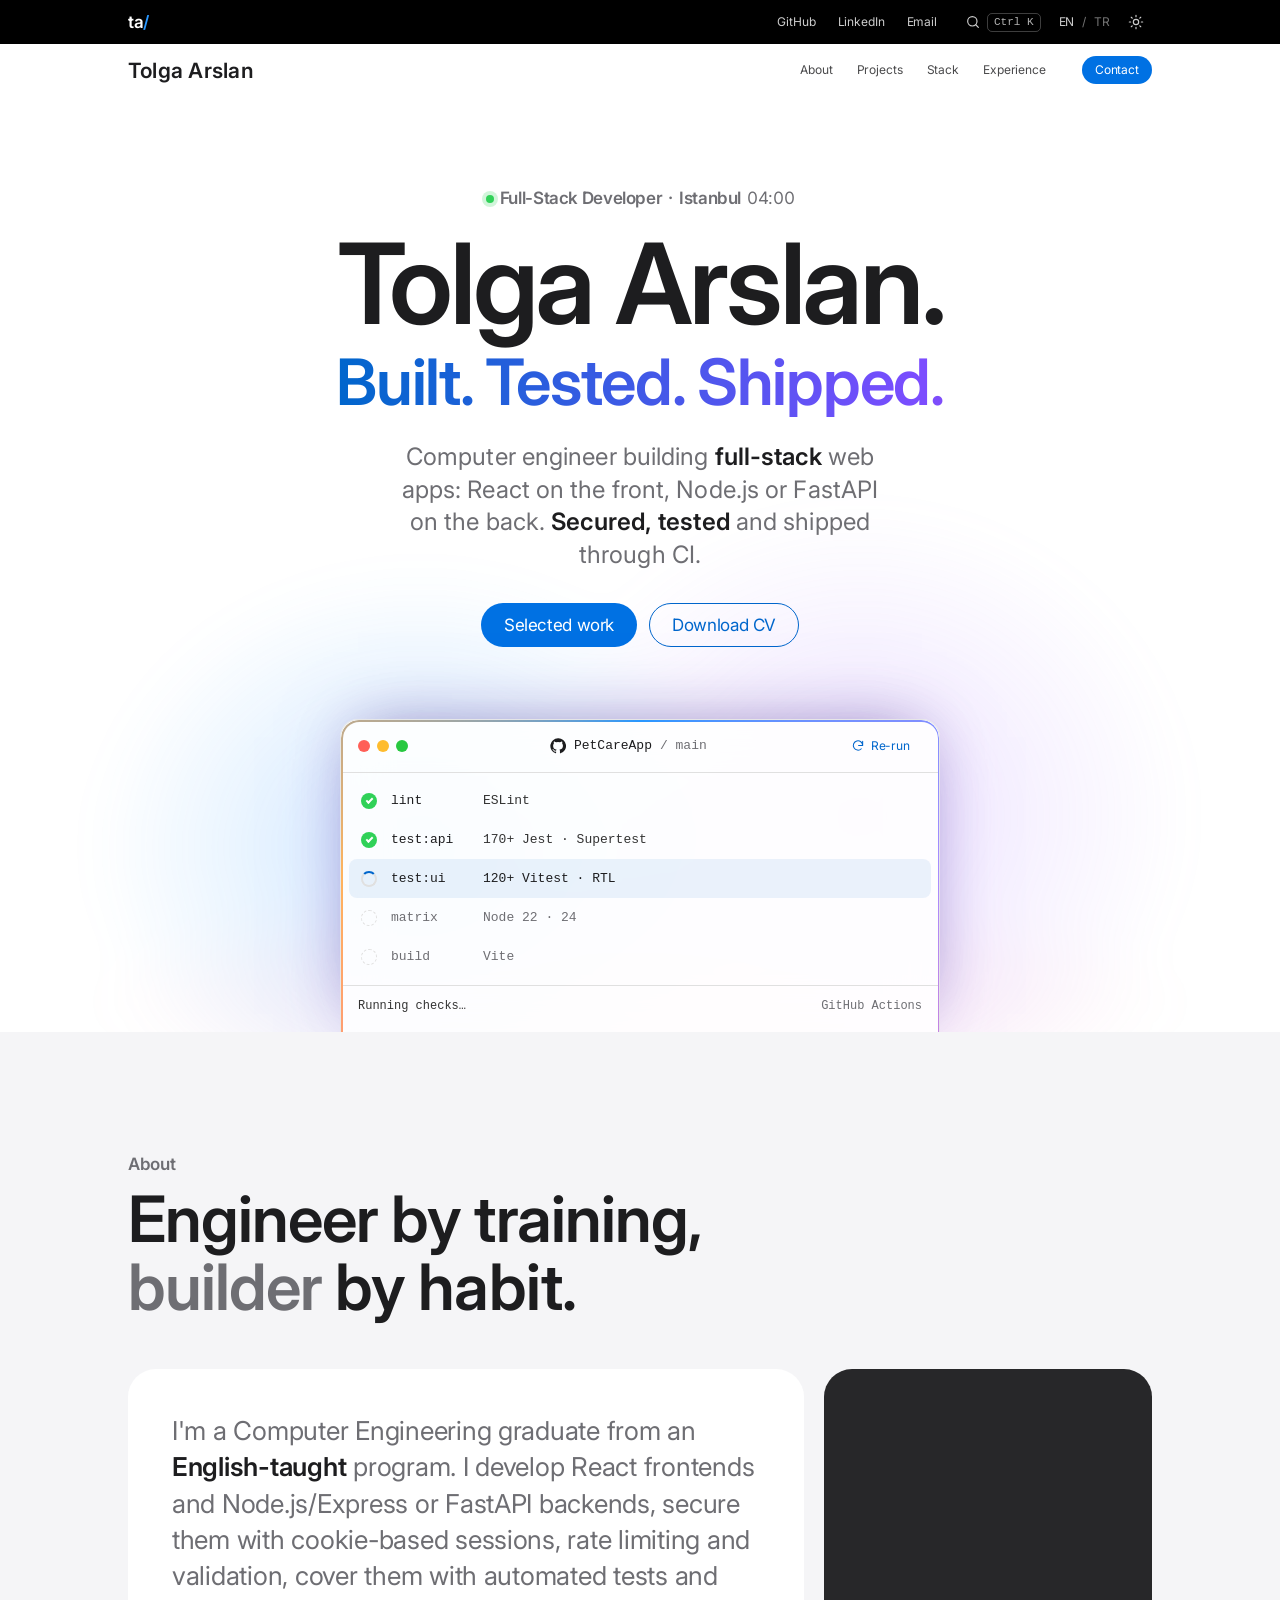
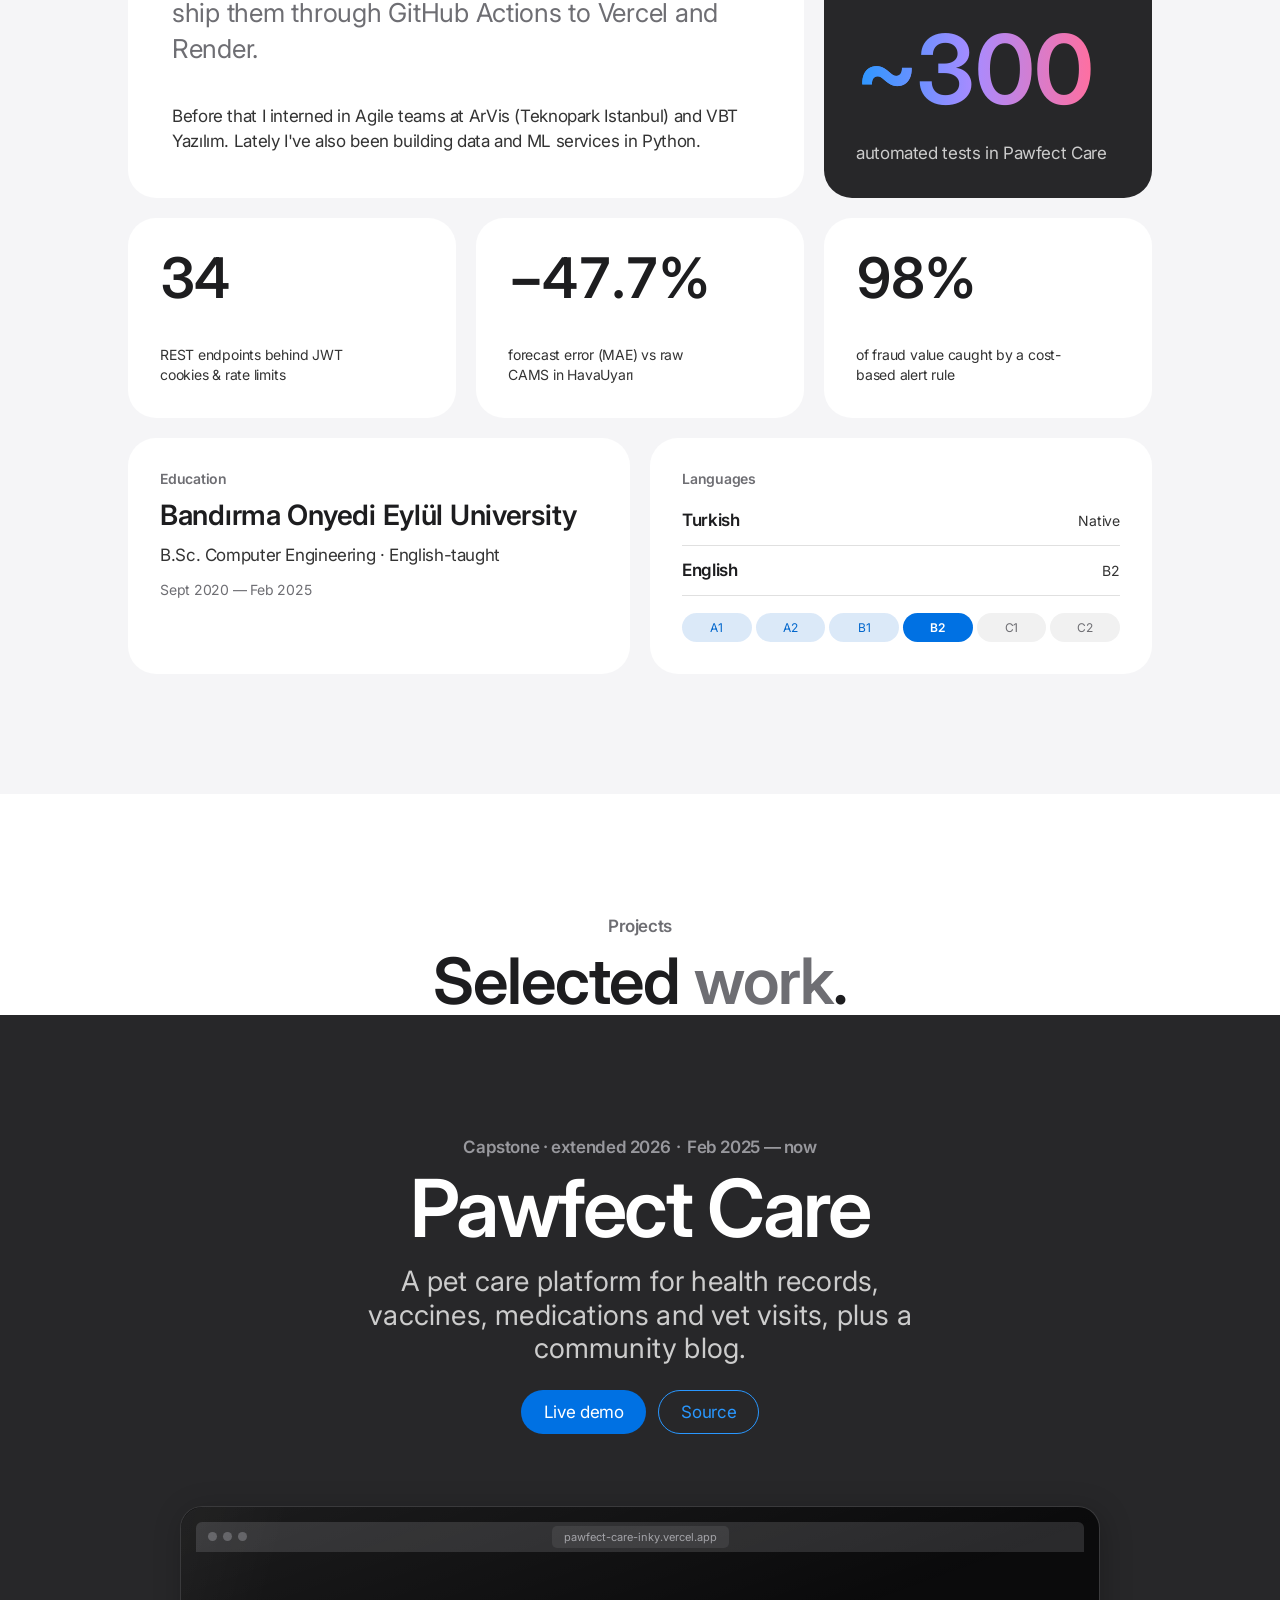
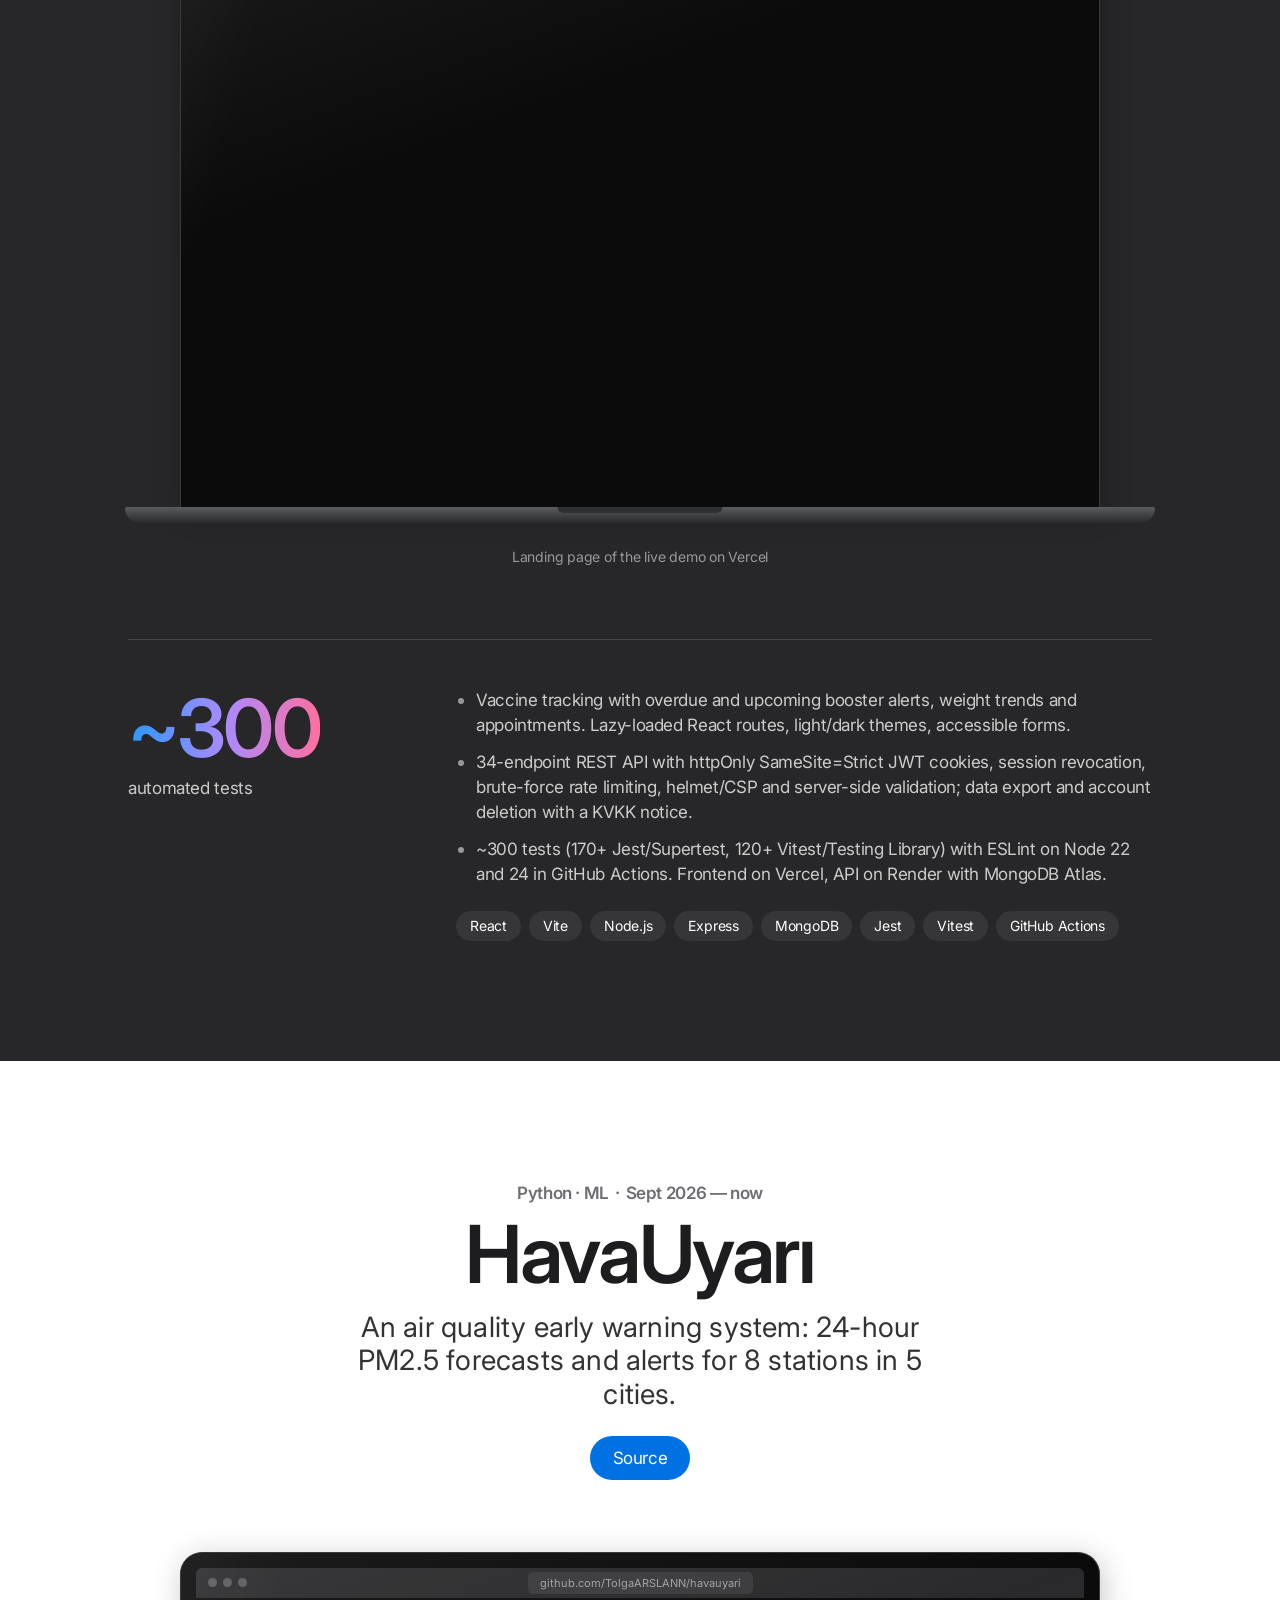
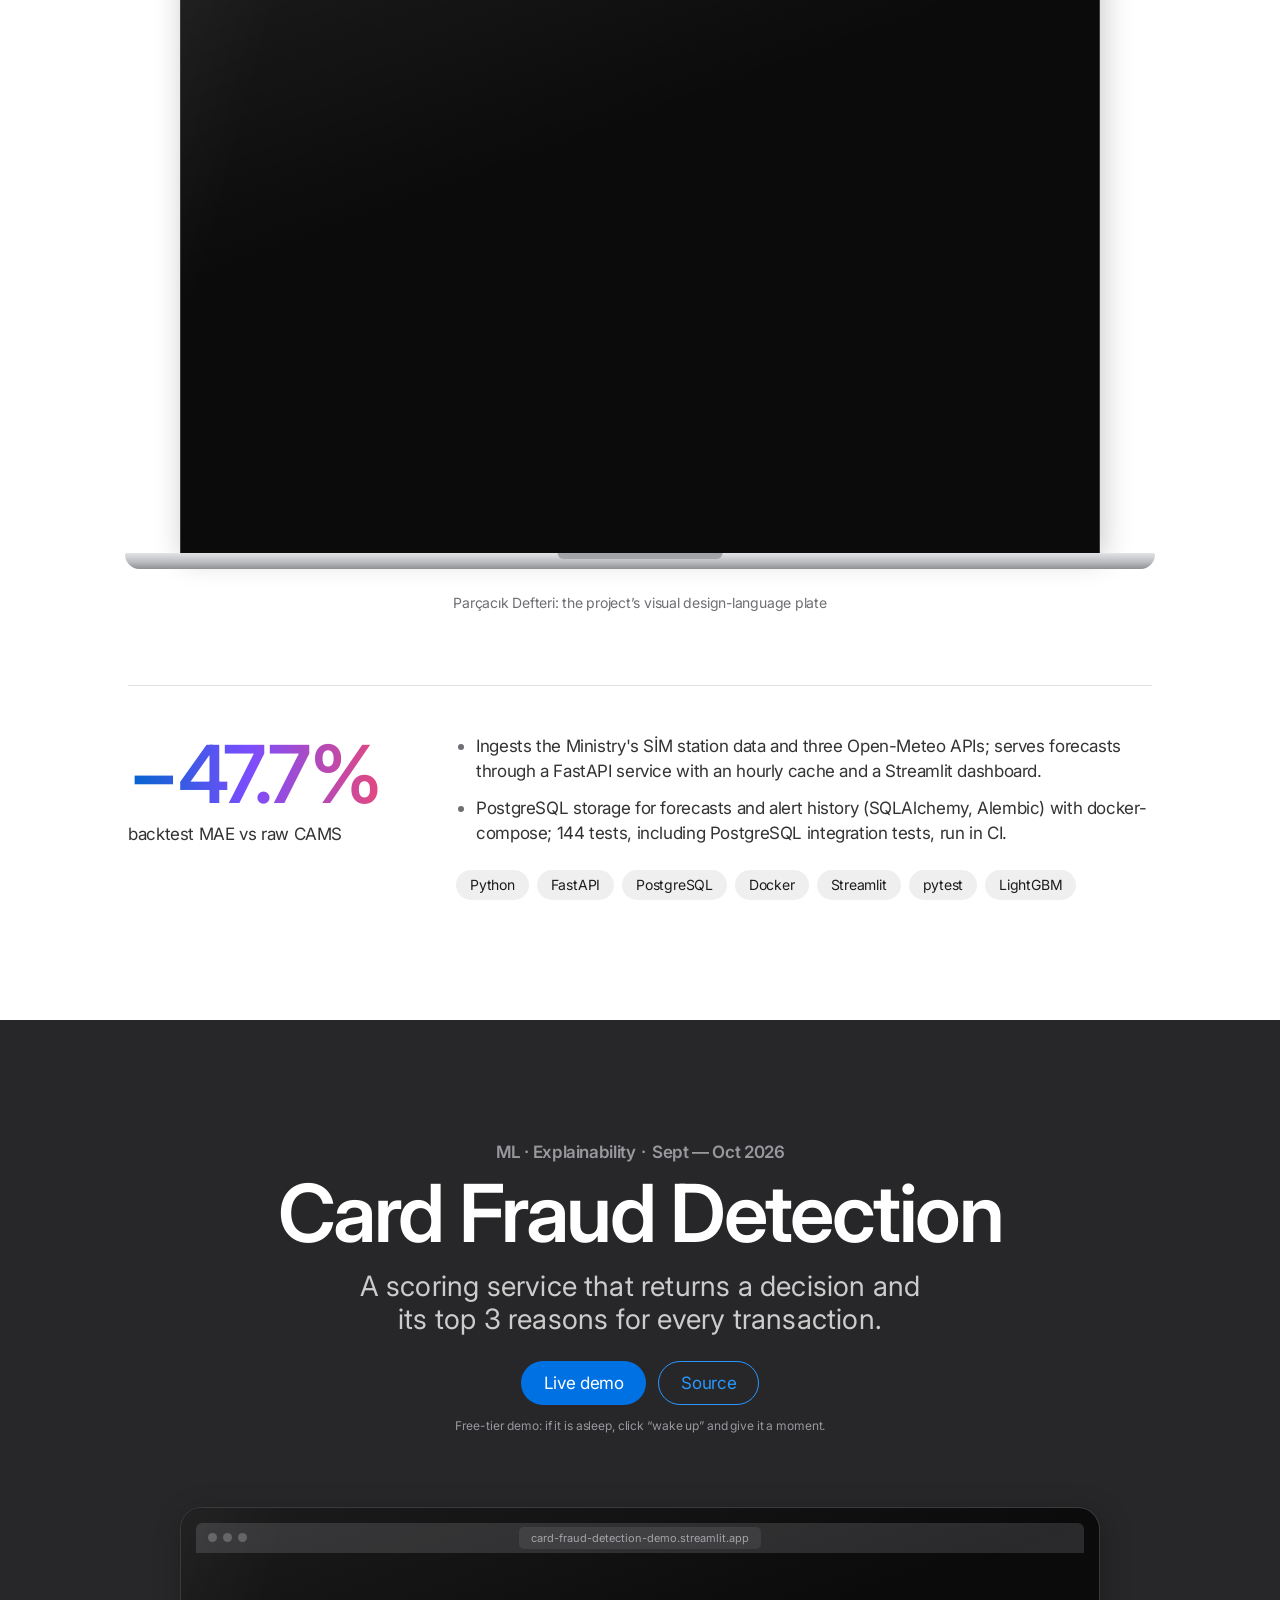
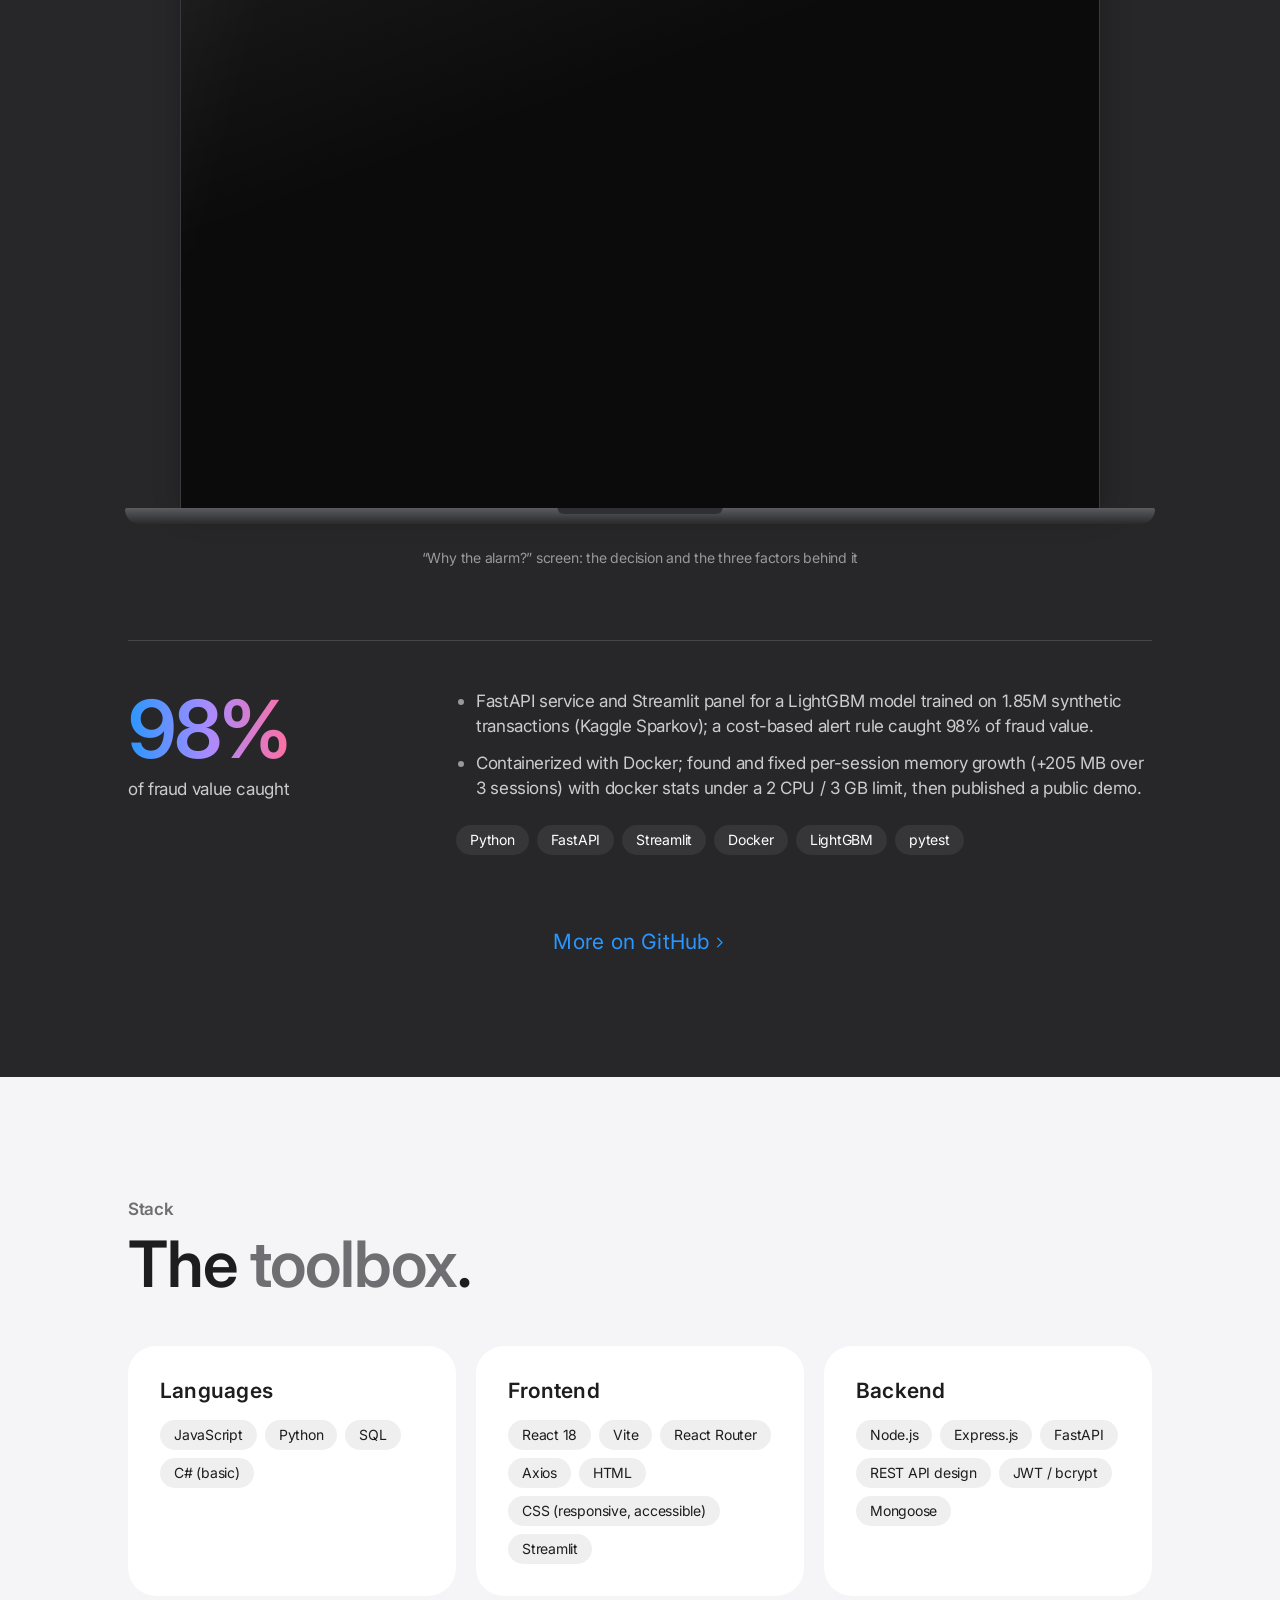
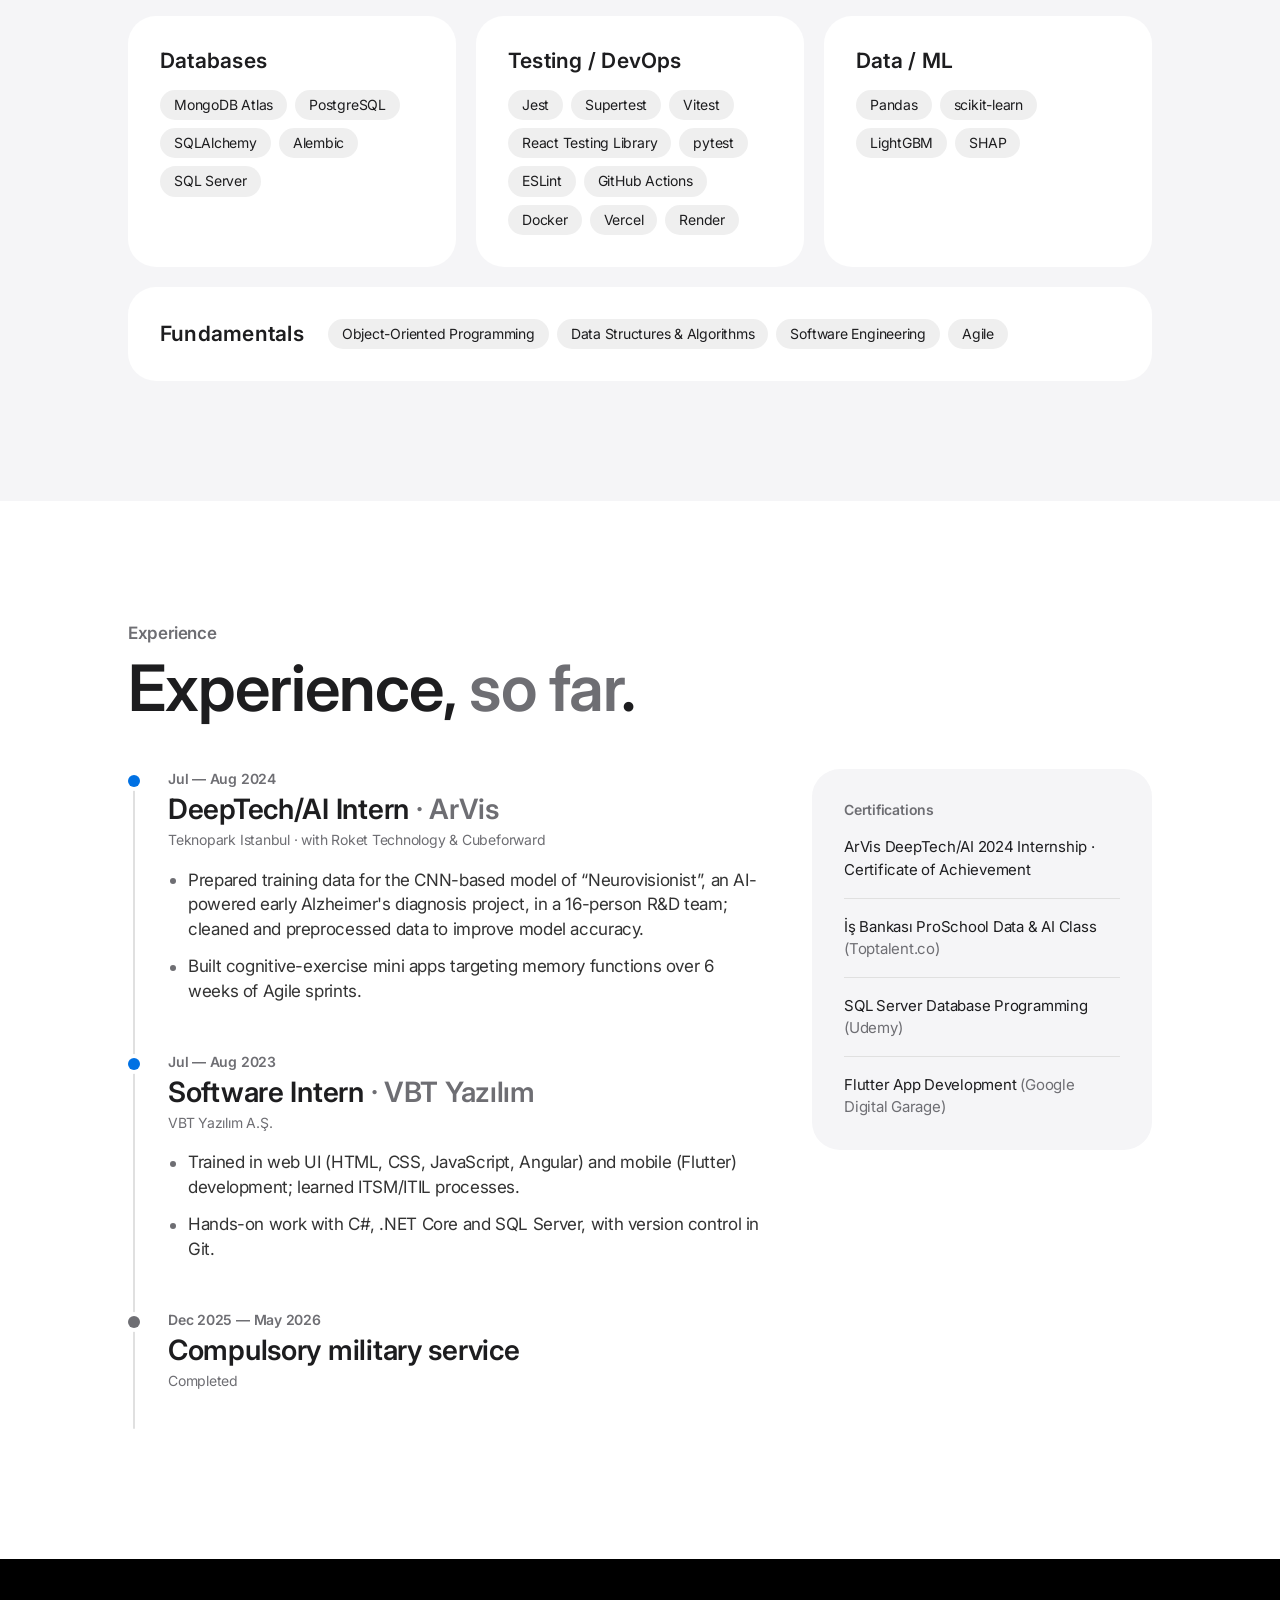
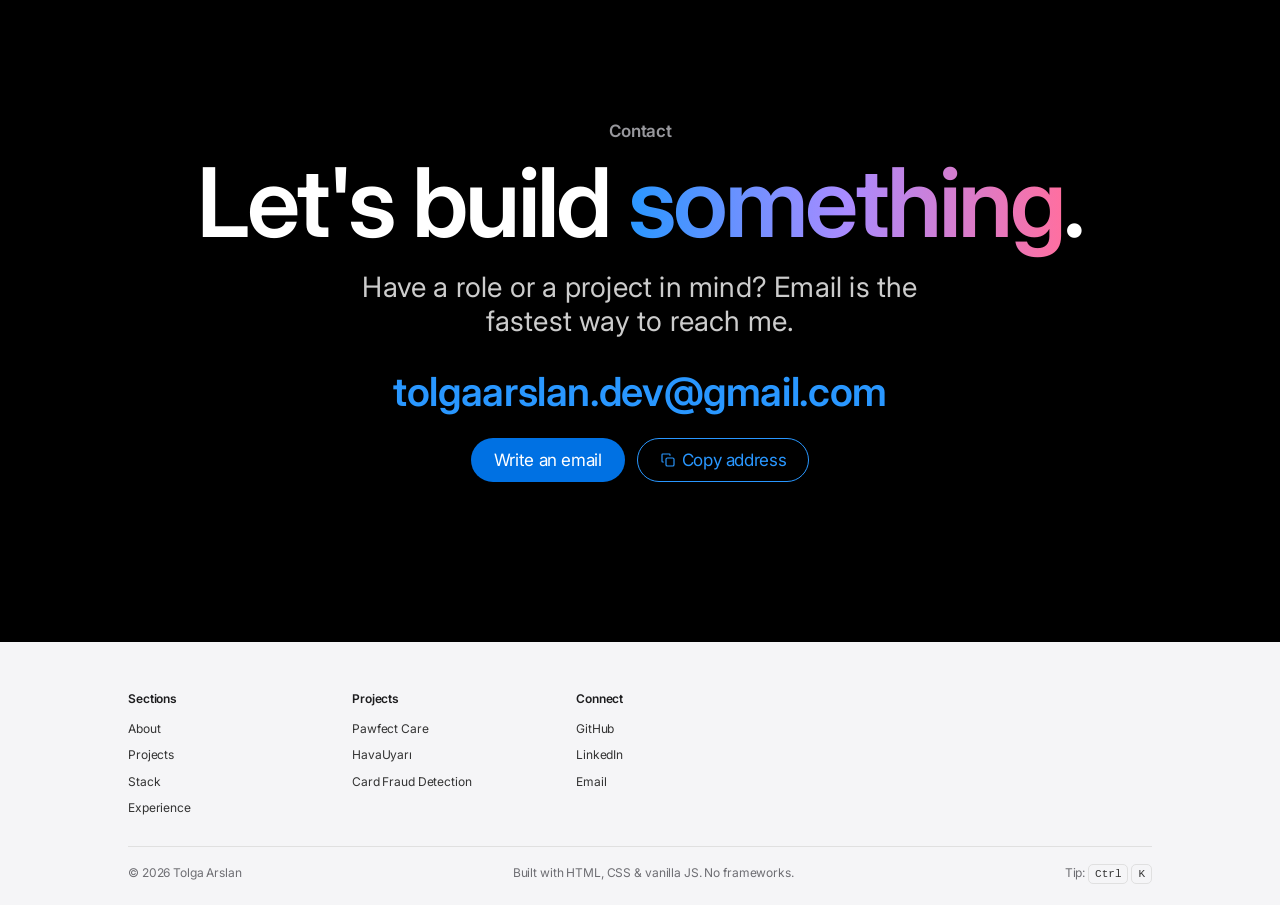
==== commit 62300a63: "Polish the contact email and its two buttons - Email link: a gradient underline draws in from the le" ====
--- a/index.html
+++ b/index.html
@@ -33,7 +33,7 @@
   <link rel="preconnect" href="https://fonts.googleapis.com">
   <link rel="preconnect" href="https://fonts.gstatic.com" crossorigin>
   <link href="https://fonts.googleapis.com/css2?family=Inter:opsz,wght@14..32,300..700&display=swap" rel="stylesheet">
-  <link rel="stylesheet" href="assets/css/style.css?v=20261026d">
+  <link rel="stylesheet" href="assets/css/style.css?v=20261026e">
 
   <script>
     // Apply the saved theme before first paint; without one, follow the system setting.
@@ -448,7 +448,11 @@
         </p>
         <div class="cta-row" data-reveal>
           <a class="btn btn-primary" href="mailto:tolgaarslan.dev@gmail.com"><span data-i18n="contact.write">Write an email</span></a>
-          <button class="btn btn-secondary" id="copy-email" type="button"><span data-i18n="contact.copy">Copy address</span></button>
+          <button class="btn btn-secondary copy-btn" id="copy-email" type="button">
+            <svg class="icon ico-copy" aria-hidden="true"><use href="#i-copy"/></svg>
+            <svg class="icon ico-check" viewBox="0 0 24 24" aria-hidden="true"><path class="check-path" fill="none" stroke="currentColor" stroke-width="2.4" stroke-linecap="round" stroke-linejoin="round" d="m5 12.5 4.5 4.5L19 7.5"/></svg>
+            <span class="copy-label" data-i18n="contact.copy" aria-live="polite">Copy address</span>
+          </button>
         </div>
       </div>
     </section>
@@ -504,7 +508,7 @@
 
   <div class="toast" id="toast" role="status" aria-live="polite"></div>
 
-  <script src="assets/js/i18n.js?v=20261026d"></script>
-  <script src="assets/js/main.js?v=20261026d"></script>
+  <script src="assets/js/i18n.js?v=20261026e"></script>
+  <script src="assets/js/main.js?v=20261026e"></script>
 </body>
 </html>
--- a/assets/css/style.css
+++ b/assets/css/style.css
@@ -675,8 +675,41 @@
   -webkit-background-clip: text; background-clip: text; color: transparent;
 }
 .mail-row { margin-top: var(--sp-xl); }
-.mail-big { font-family: var(--font-display); font-size: 40px; font-weight: 600; line-height: 1.1; color: var(--s-link); overflow-wrap: anywhere; }
-.mail-big:hover { text-decoration: underline; text-underline-offset: 6px; text-decoration-thickness: 2px; }
+/* The underline is a gradient stroke that draws in from the left on hover and retracts to the
+   right on leave (the anchor point flips between the two states). */
+.mail-big {
+  font-family: var(--font-display); font-size: 40px; font-weight: 600; line-height: 1.1;
+  color: var(--s-link); overflow-wrap: anywhere;
+  padding-bottom: 6px;
+  background: var(--gradient-on-dark) right bottom / 0% 2px no-repeat;
+  -webkit-box-decoration-break: clone; box-decoration-break: clone;
+  transition: background-size .55s cubic-bezier(.65, 0, .35, 1), color .3s var(--ease);
+}
+.mail-big:hover, .mail-big:focus-visible {
+  background-position: left bottom; background-size: 100% 2px;
+  color: #6cb8ff;
+}
+
+/* "Write an email": a band of light crosses the pill and a soft blue halo comes up on hover. */
+.contact .btn-primary { position: relative; overflow: hidden; isolation: isolate; transition: transform var(--t-fast) var(--ease), background-color var(--t-fast), box-shadow .4s var(--ease); }
+.contact .btn-primary::after {
+  content: ""; position: absolute; inset: 0; z-index: -1; pointer-events: none;
+  background: linear-gradient(110deg, transparent 35%, rgba(255, 255, 255, .45) 50%, transparent 65%) 100% 0 / 300% 100% no-repeat;
+}
+.contact .btn-primary:hover { box-shadow: 0 0 0 4px rgba(41, 151, 255, .22), 0 8px 30px -6px rgba(41, 151, 255, .55); }
+.contact .btn-primary:hover::after { background-position: 0% 0; transition: background-position .9s cubic-bezier(.3, .7, .2, 1); }
+
+/* "Copy address": on success the pill turns green, a check draws itself and the label says so. */
+.copy-btn .icon { width: 16px; height: 16px; }
+.copy-btn .ico-check, .copy-btn.copied .ico-copy { display: none; }
+.copy-btn.copied .ico-check { display: block; }
+.copy-btn .check-path { stroke-dasharray: 24; stroke-dashoffset: 24; }
+.copy-btn.copied {
+  color: #fff; background: #1f9d48; border-color: #1f9d48;
+  transition: background-color .25s var(--ease), border-color .25s var(--ease), color .25s var(--ease);
+}
+.copy-btn.copied .check-path { animation: draw-check .45s .05s cubic-bezier(.65, 0, .35, 1) forwards; }
+@keyframes draw-check { to { stroke-dashoffset: 0; } }
 
 /* =========================================================
    Footer (dense, Apple-style)
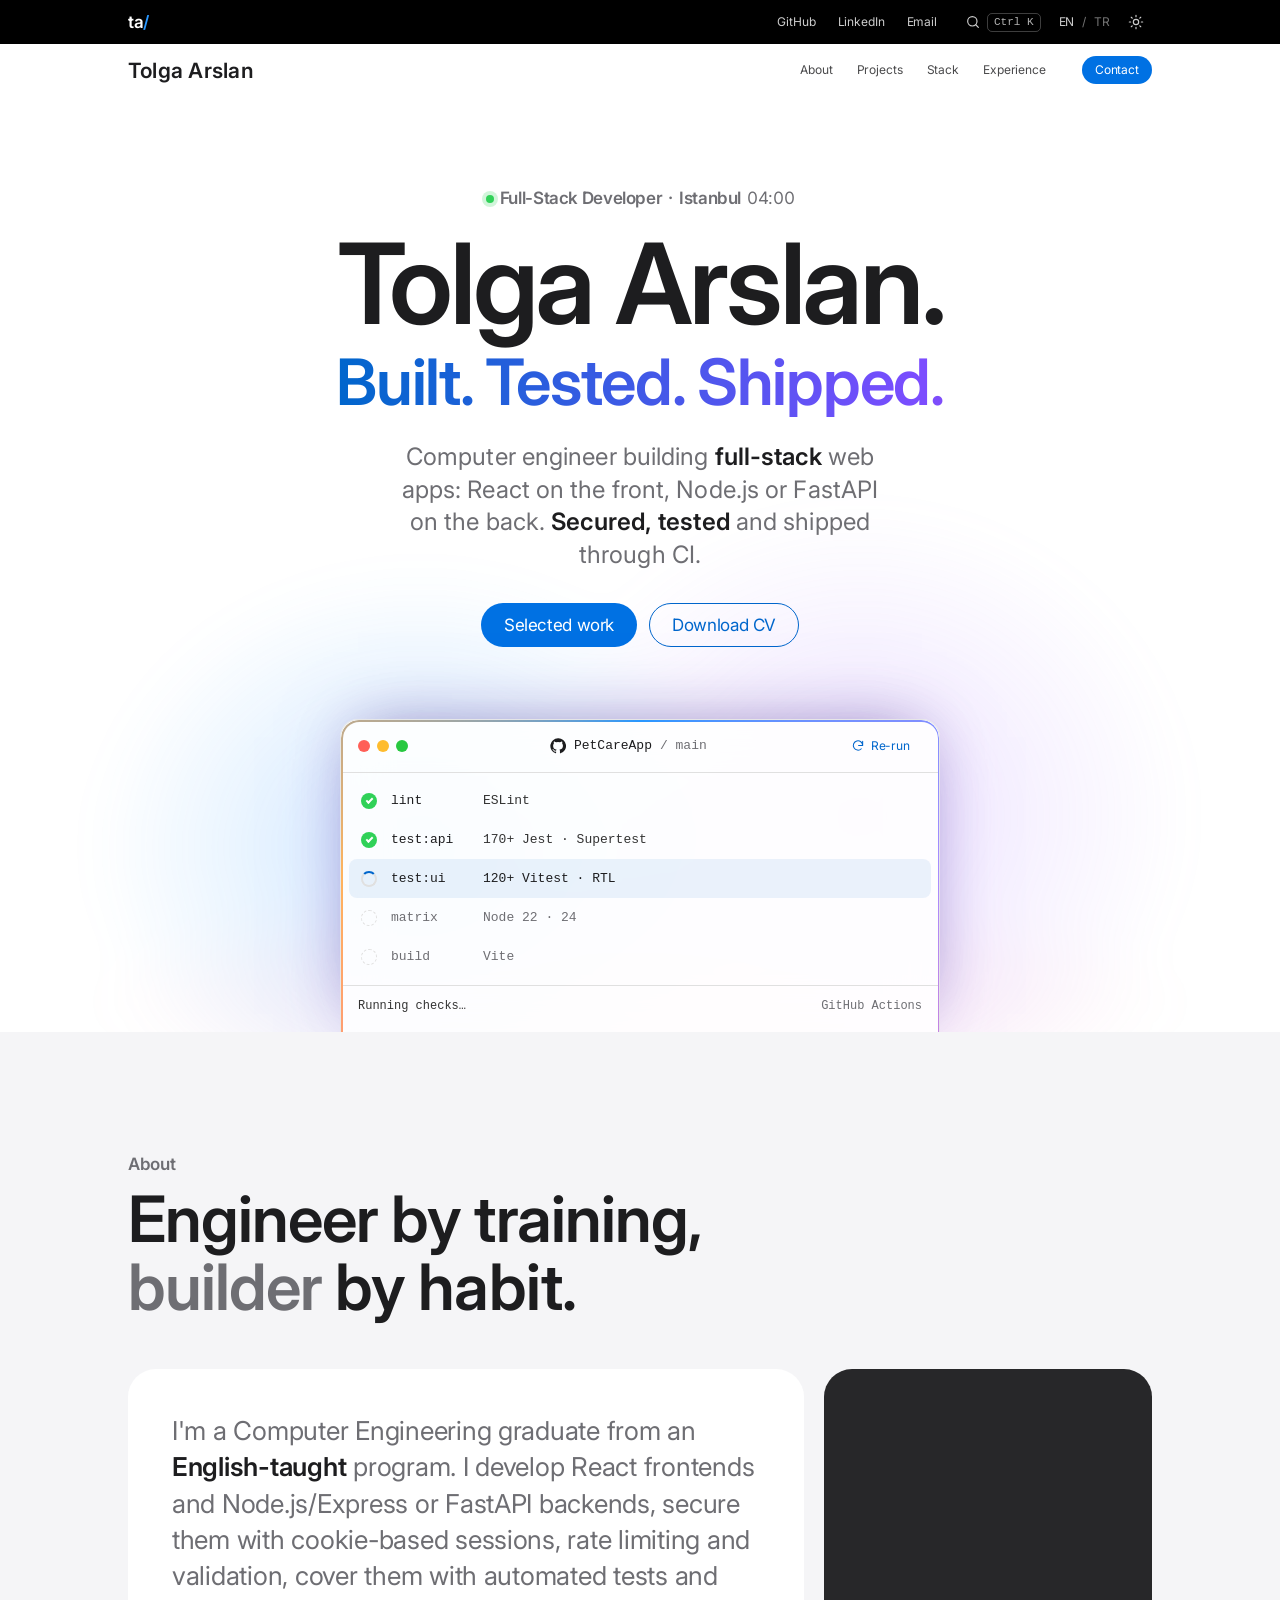
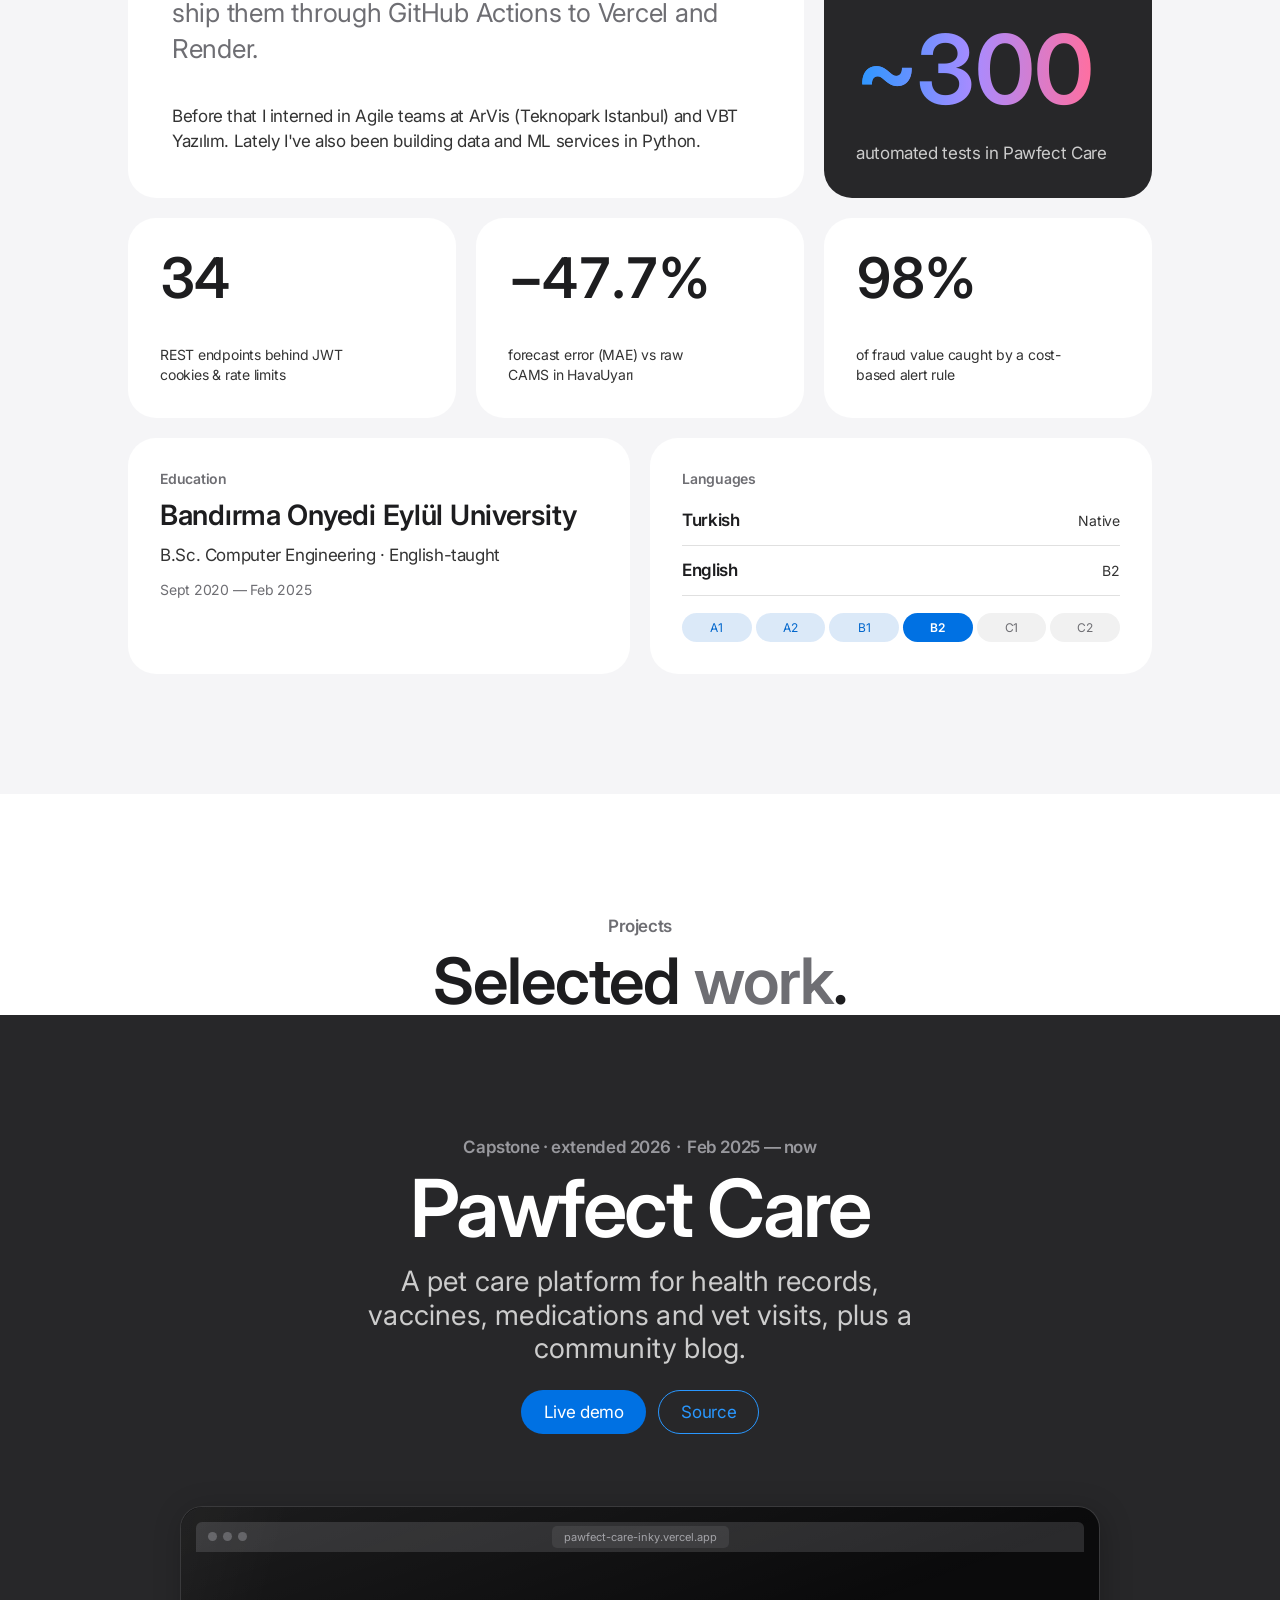
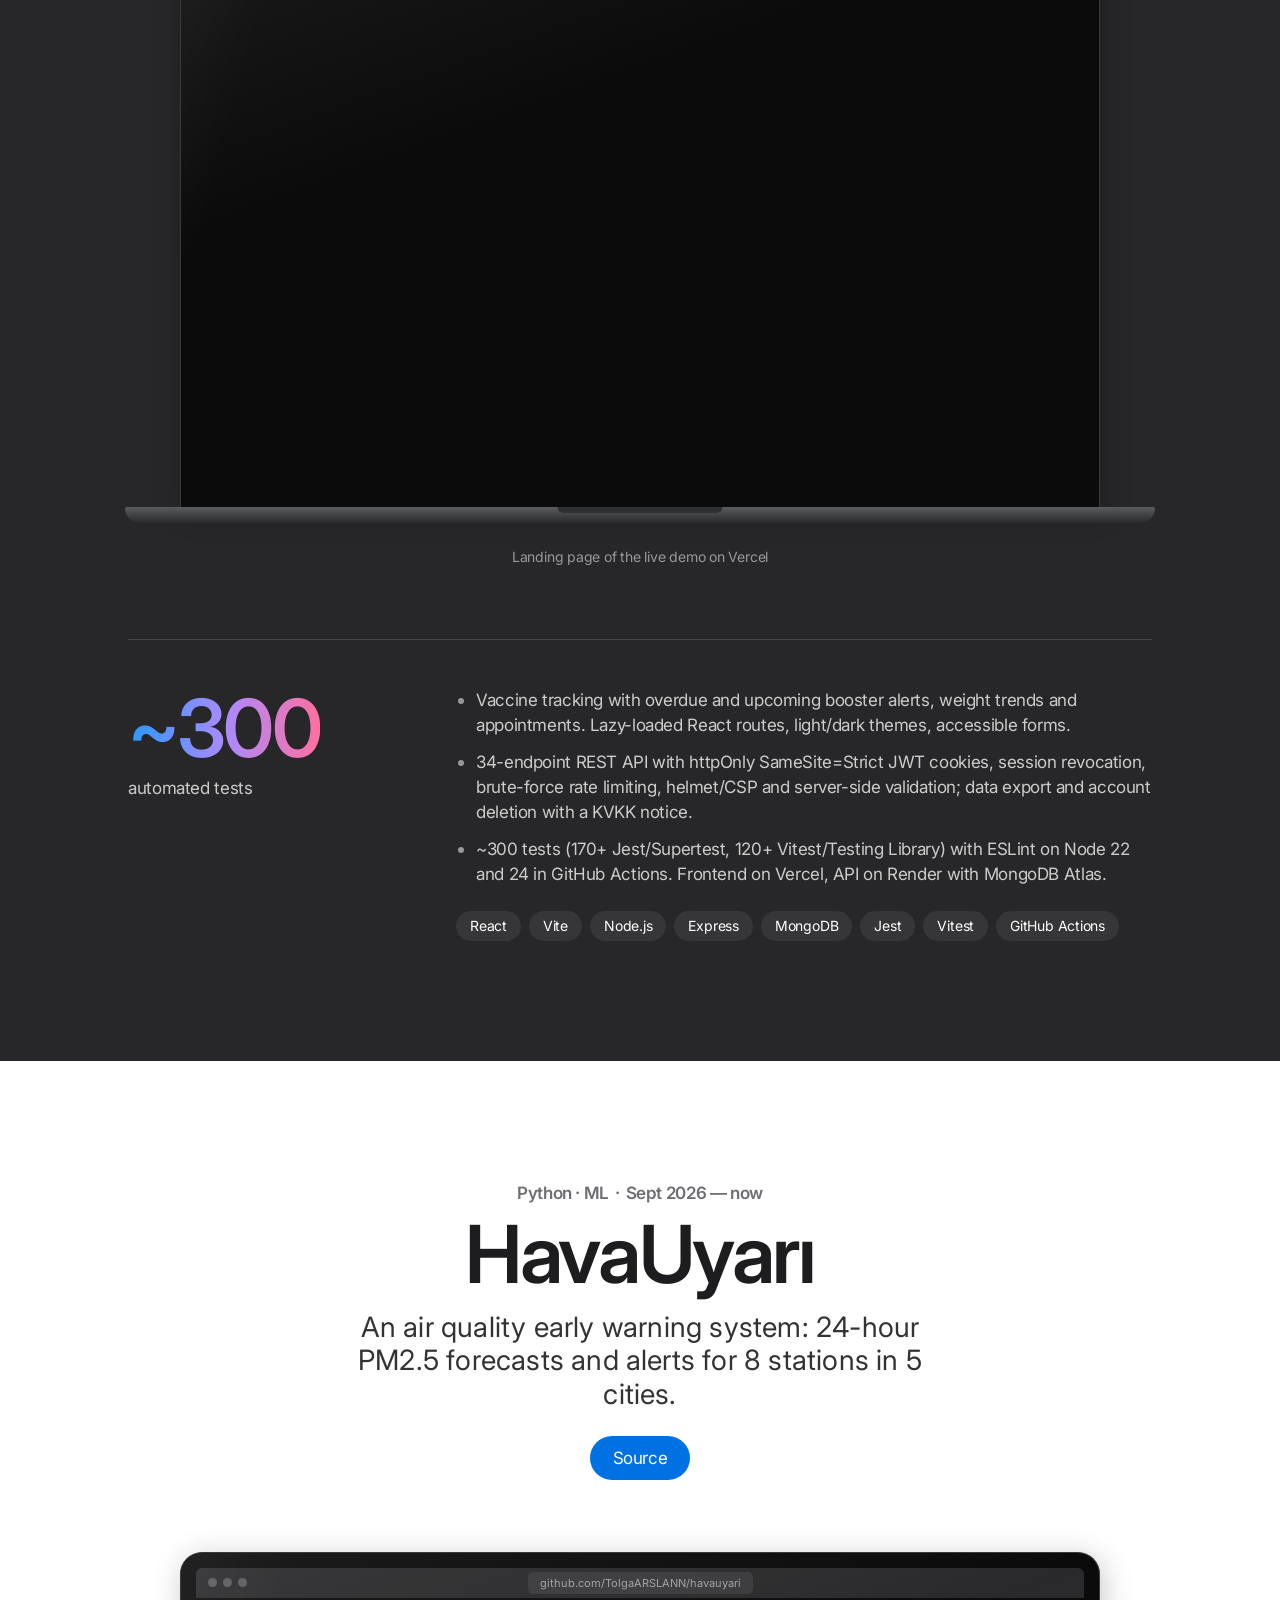
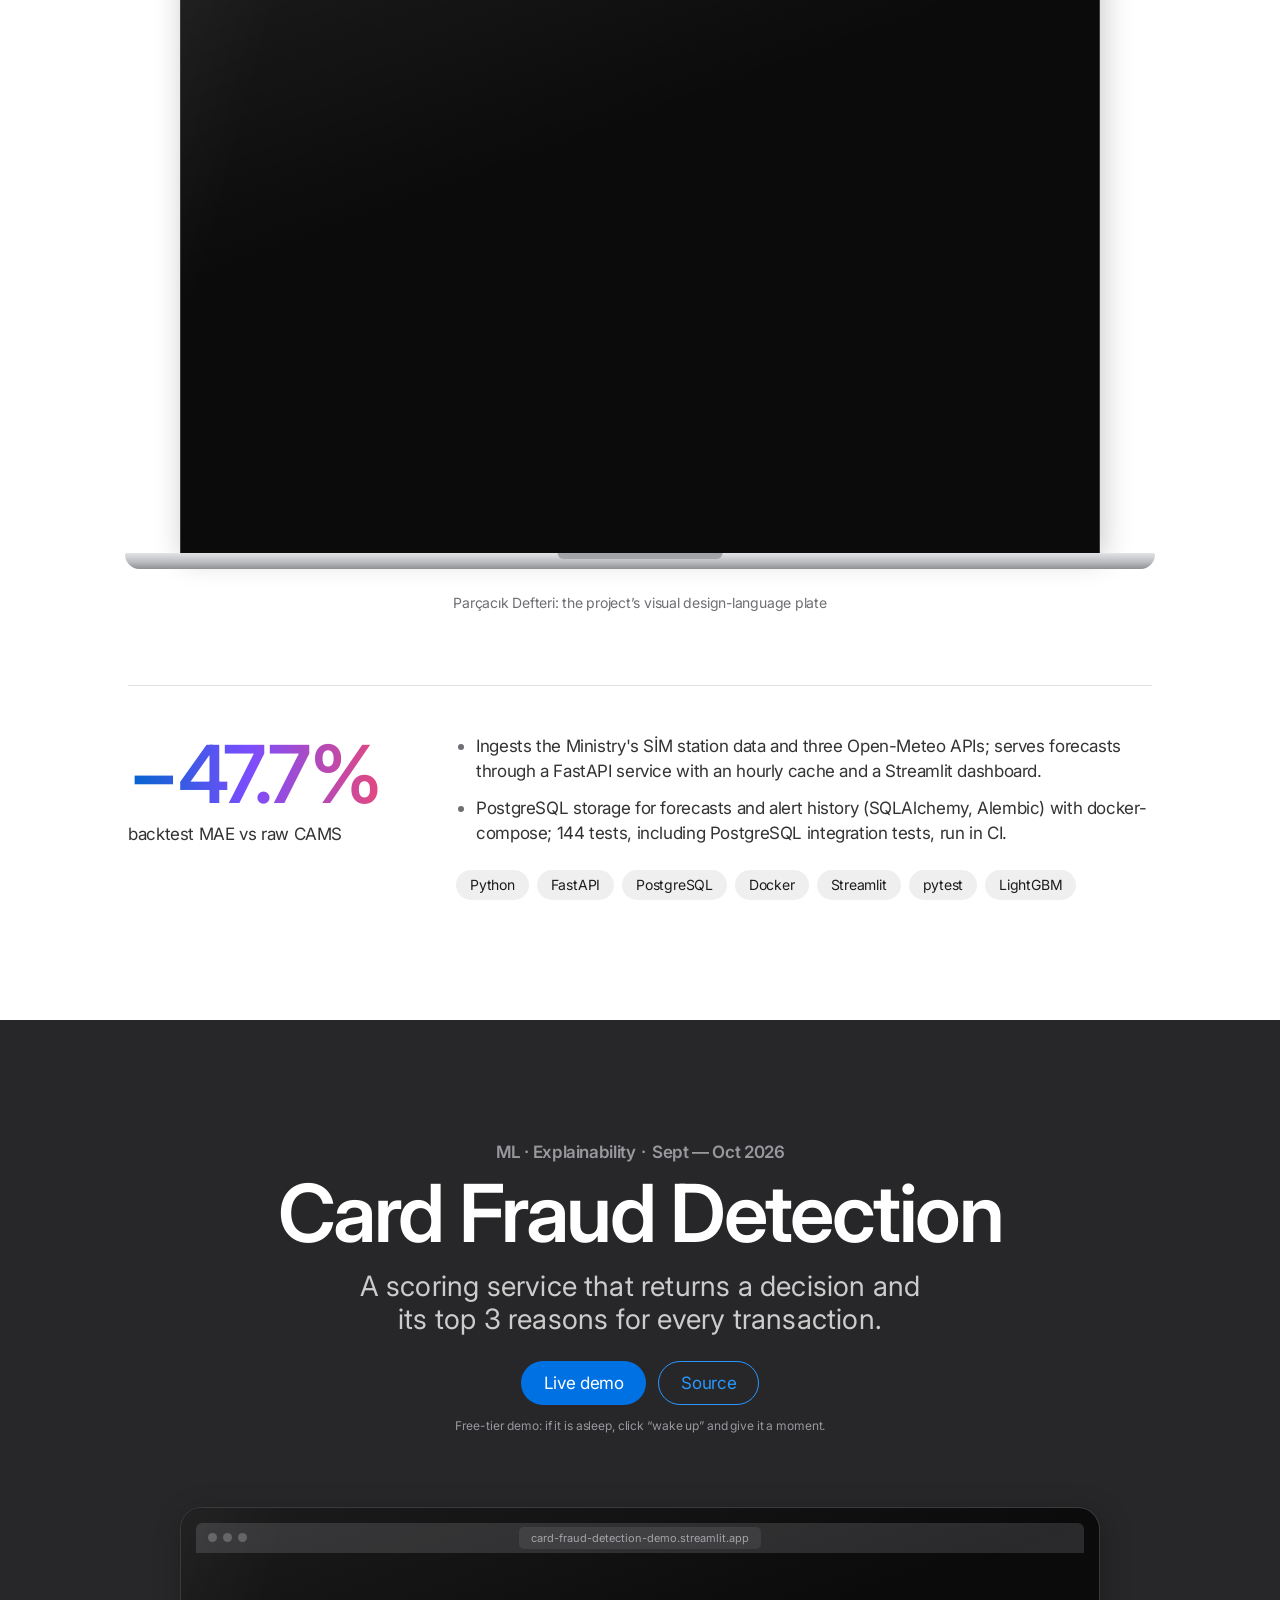
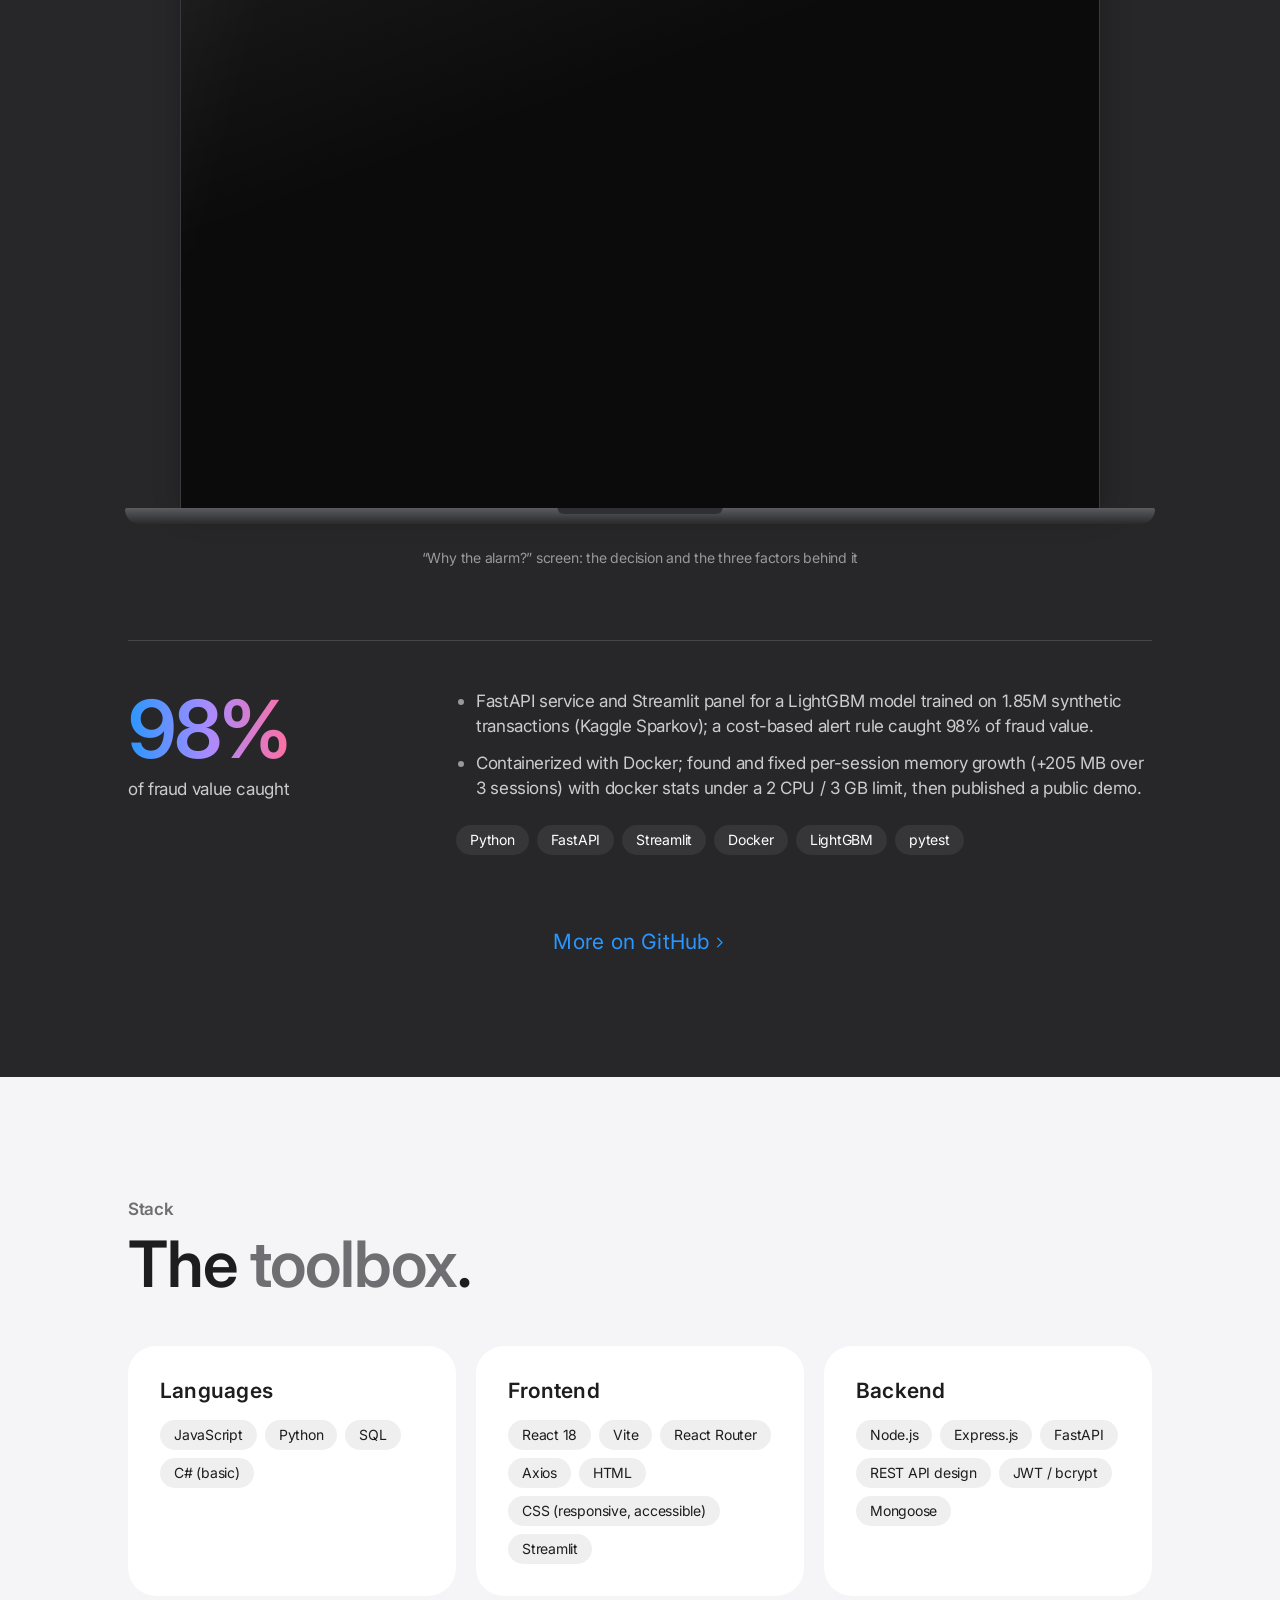
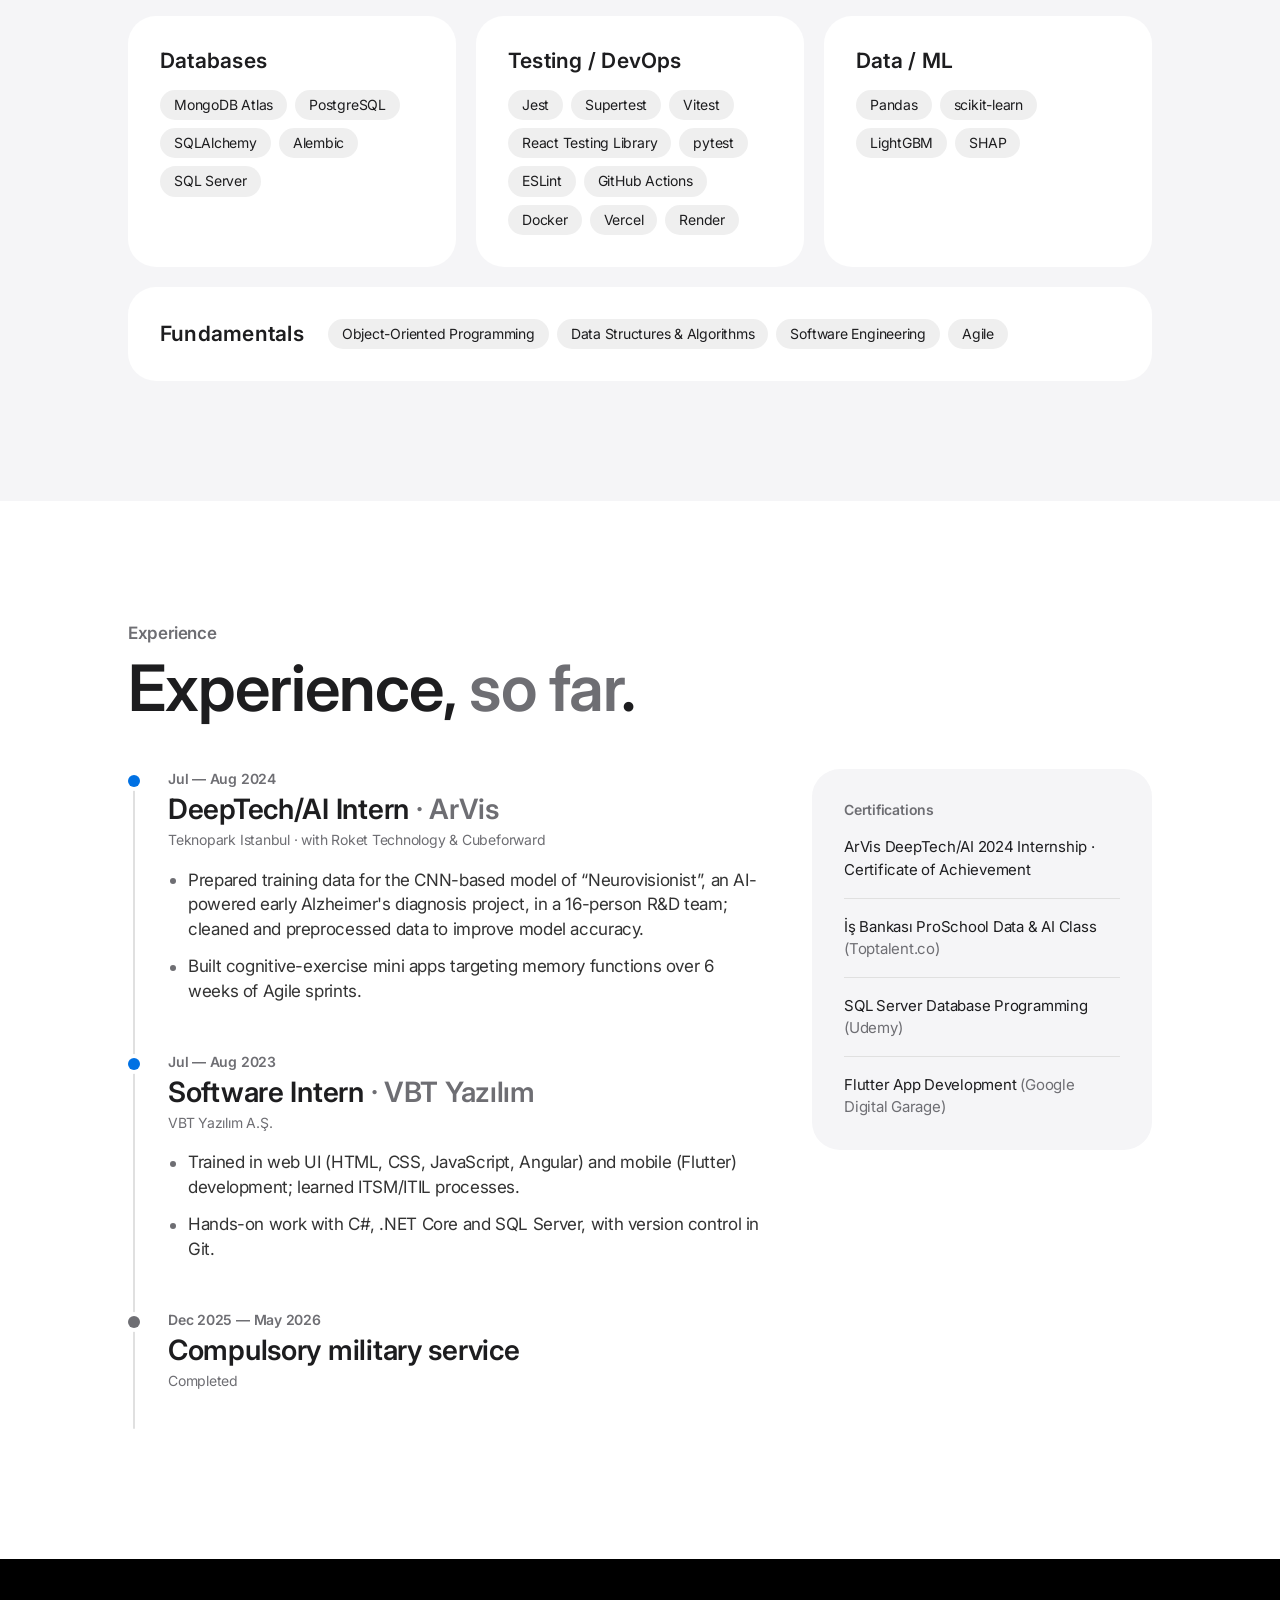
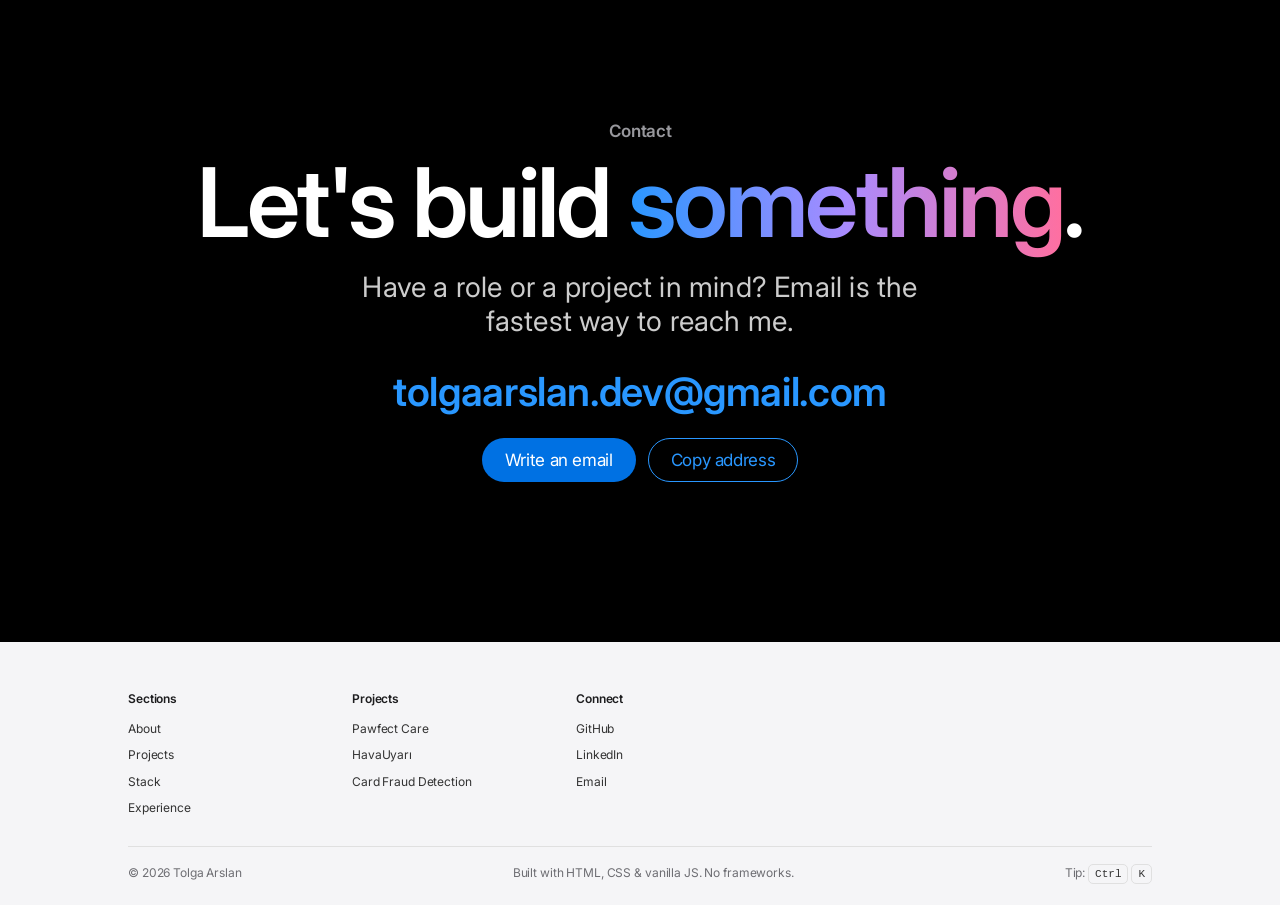
==== commit debff598: "Revert "Polish the contact email and its two buttons" This reverts commit 62300a6. The email link go" ====
--- a/index.html
+++ b/index.html
@@ -33,7 +33,7 @@
   <link rel="preconnect" href="https://fonts.googleapis.com">
   <link rel="preconnect" href="https://fonts.gstatic.com" crossorigin>
   <link href="https://fonts.googleapis.com/css2?family=Inter:opsz,wght@14..32,300..700&display=swap" rel="stylesheet">
-  <link rel="stylesheet" href="assets/css/style.css?v=20261026e">
+  <link rel="stylesheet" href="assets/css/style.css?v=20261026d">
 
   <script>
     // Apply the saved theme before first paint; without one, follow the system setting.
@@ -448,11 +448,7 @@
         </p>
         <div class="cta-row" data-reveal>
           <a class="btn btn-primary" href="mailto:tolgaarslan.dev@gmail.com"><span data-i18n="contact.write">Write an email</span></a>
-          <button class="btn btn-secondary copy-btn" id="copy-email" type="button">
-            <svg class="icon ico-copy" aria-hidden="true"><use href="#i-copy"/></svg>
-            <svg class="icon ico-check" viewBox="0 0 24 24" aria-hidden="true"><path class="check-path" fill="none" stroke="currentColor" stroke-width="2.4" stroke-linecap="round" stroke-linejoin="round" d="m5 12.5 4.5 4.5L19 7.5"/></svg>
-            <span class="copy-label" data-i18n="contact.copy" aria-live="polite">Copy address</span>
-          </button>
+          <button class="btn btn-secondary" id="copy-email" type="button"><span data-i18n="contact.copy">Copy address</span></button>
         </div>
       </div>
     </section>
@@ -508,7 +504,7 @@
 
   <div class="toast" id="toast" role="status" aria-live="polite"></div>
 
-  <script src="assets/js/i18n.js?v=20261026e"></script>
-  <script src="assets/js/main.js?v=20261026e"></script>
+  <script src="assets/js/i18n.js?v=20261026d"></script>
+  <script src="assets/js/main.js?v=20261026d"></script>
 </body>
 </html>
--- a/assets/css/style.css
+++ b/assets/css/style.css
@@ -675,41 +675,8 @@
   -webkit-background-clip: text; background-clip: text; color: transparent;
 }
 .mail-row { margin-top: var(--sp-xl); }
-/* The underline is a gradient stroke that draws in from the left on hover and retracts to the
-   right on leave (the anchor point flips between the two states). */
-.mail-big {
-  font-family: var(--font-display); font-size: 40px; font-weight: 600; line-height: 1.1;
-  color: var(--s-link); overflow-wrap: anywhere;
-  padding-bottom: 6px;
-  background: var(--gradient-on-dark) right bottom / 0% 2px no-repeat;
-  -webkit-box-decoration-break: clone; box-decoration-break: clone;
-  transition: background-size .55s cubic-bezier(.65, 0, .35, 1), color .3s var(--ease);
-}
-.mail-big:hover, .mail-big:focus-visible {
-  background-position: left bottom; background-size: 100% 2px;
-  color: #6cb8ff;
-}
-
-/* "Write an email": a band of light crosses the pill and a soft blue halo comes up on hover. */
-.contact .btn-primary { position: relative; overflow: hidden; isolation: isolate; transition: transform var(--t-fast) var(--ease), background-color var(--t-fast), box-shadow .4s var(--ease); }
-.contact .btn-primary::after {
-  content: ""; position: absolute; inset: 0; z-index: -1; pointer-events: none;
-  background: linear-gradient(110deg, transparent 35%, rgba(255, 255, 255, .45) 50%, transparent 65%) 100% 0 / 300% 100% no-repeat;
-}
-.contact .btn-primary:hover { box-shadow: 0 0 0 4px rgba(41, 151, 255, .22), 0 8px 30px -6px rgba(41, 151, 255, .55); }
-.contact .btn-primary:hover::after { background-position: 0% 0; transition: background-position .9s cubic-bezier(.3, .7, .2, 1); }
-
-/* "Copy address": on success the pill turns green, a check draws itself and the label says so. */
-.copy-btn .icon { width: 16px; height: 16px; }
-.copy-btn .ico-check, .copy-btn.copied .ico-copy { display: none; }
-.copy-btn.copied .ico-check { display: block; }
-.copy-btn .check-path { stroke-dasharray: 24; stroke-dashoffset: 24; }
-.copy-btn.copied {
-  color: #fff; background: #1f9d48; border-color: #1f9d48;
-  transition: background-color .25s var(--ease), border-color .25s var(--ease), color .25s var(--ease);
-}
-.copy-btn.copied .check-path { animation: draw-check .45s .05s cubic-bezier(.65, 0, .35, 1) forwards; }
-@keyframes draw-check { to { stroke-dashoffset: 0; } }
+.mail-big { font-family: var(--font-display); font-size: 40px; font-weight: 600; line-height: 1.1; color: var(--s-link); overflow-wrap: anywhere; }
+.mail-big:hover { text-decoration: underline; text-underline-offset: 6px; text-decoration-thickness: 2px; }
 
 /* =========================================================
    Footer (dense, Apple-style)
